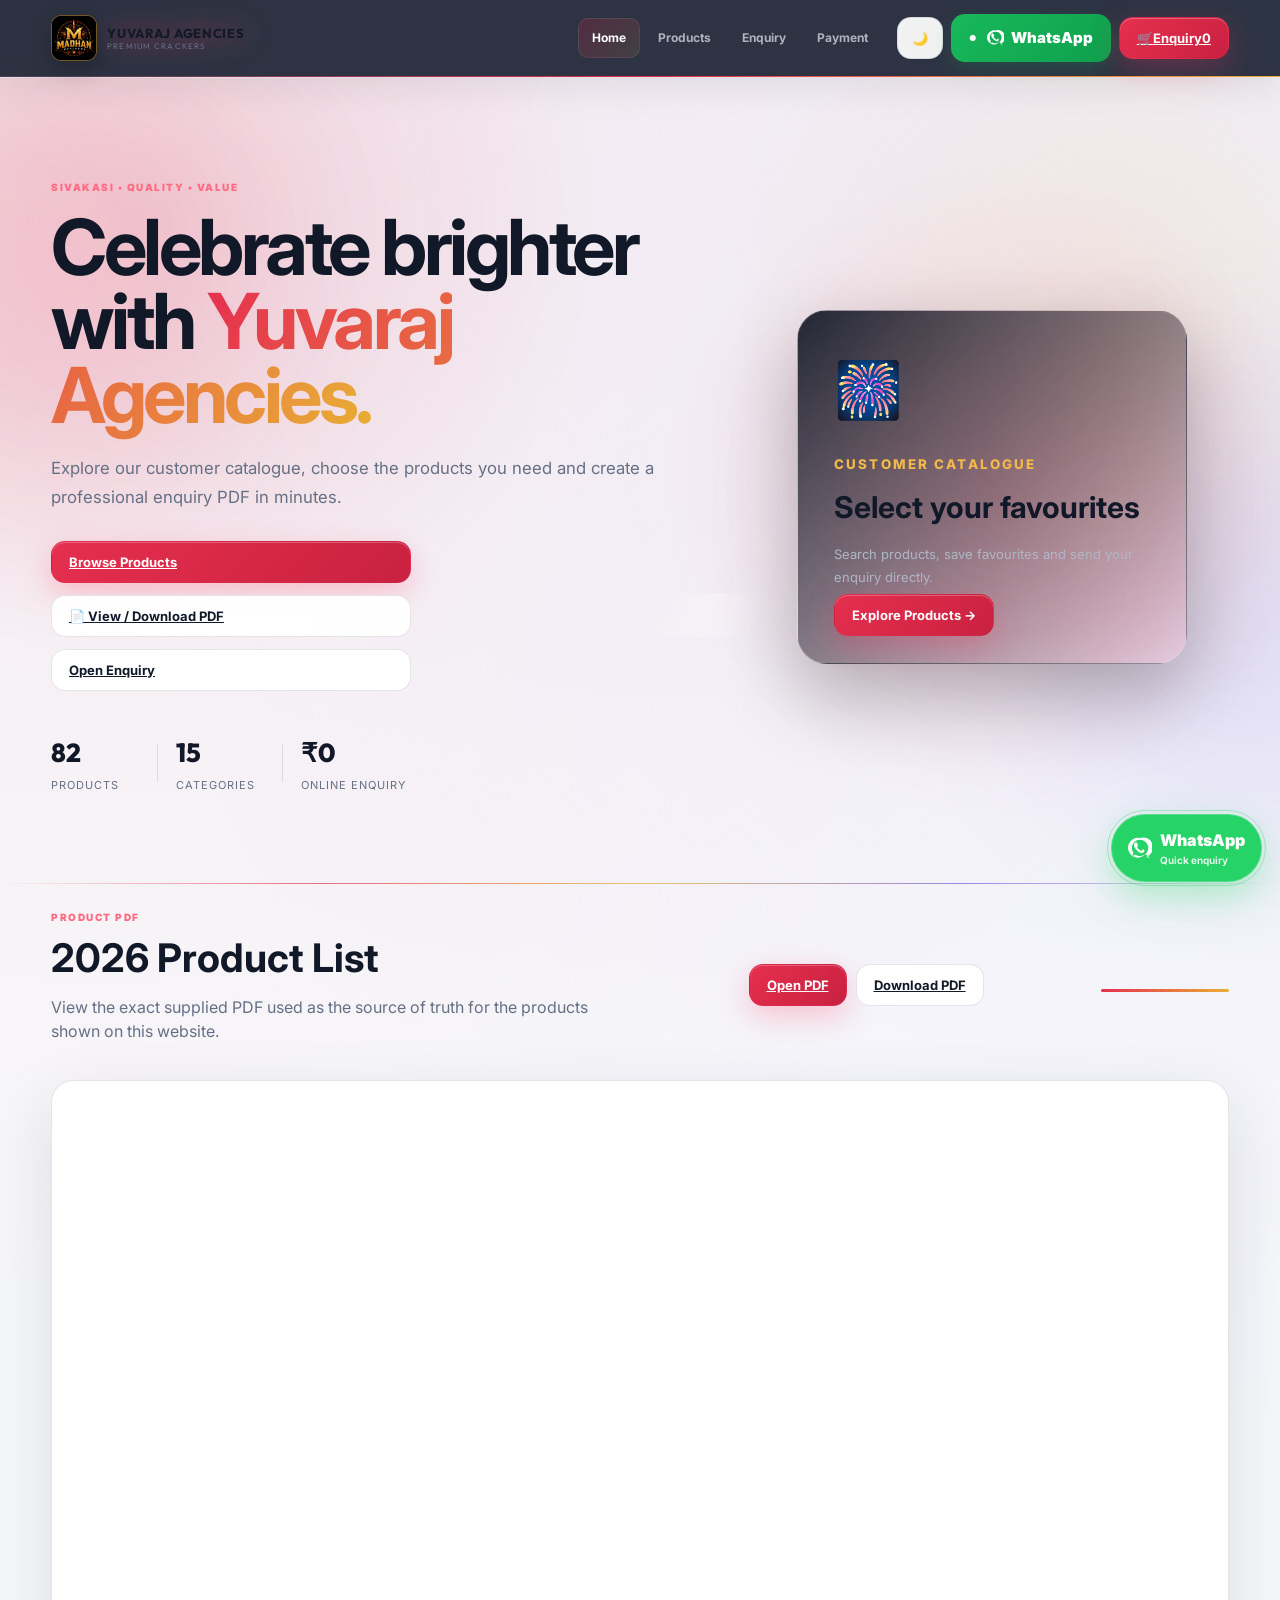
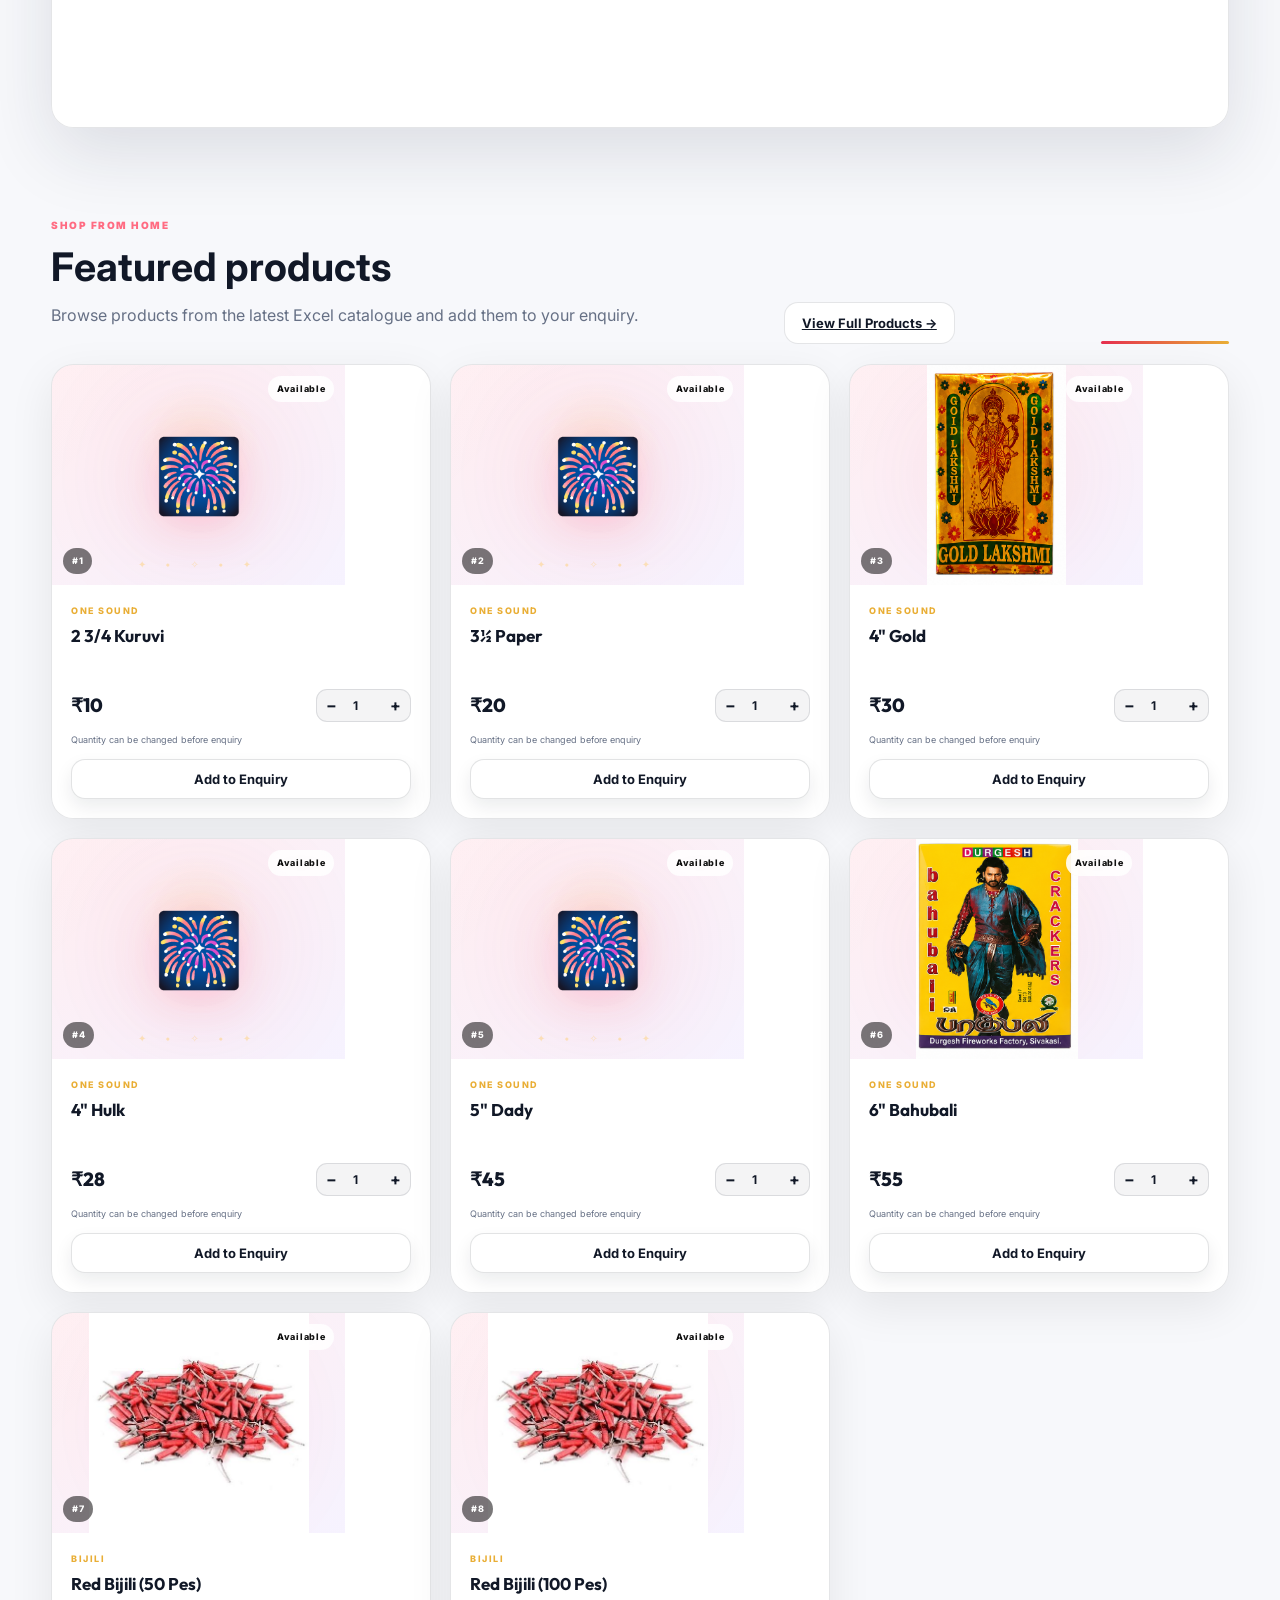
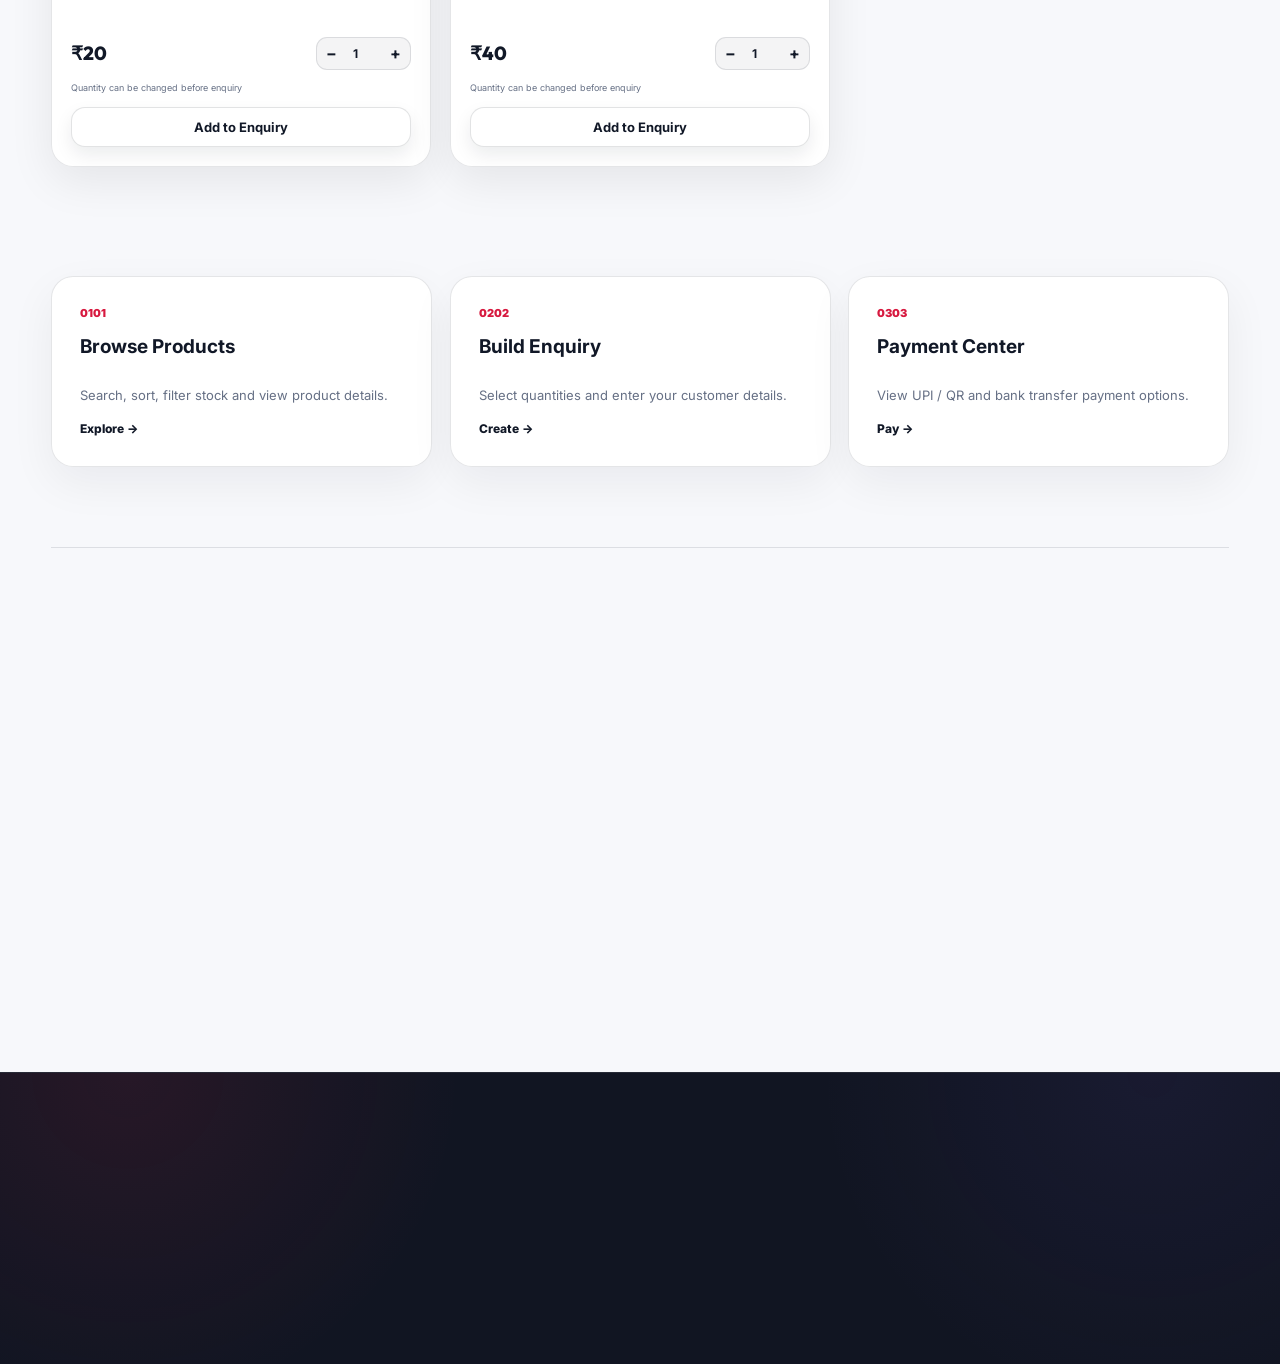
==== index.html @ 3634c5bf "Replace project files" ====
<!DOCTYPE html><html lang="en"><head><meta charset="UTF-8"><meta name="viewport" content="width=device-width,initial-scale=1.0"><meta name="description" content="Yuvaraj Agencies"><title>Home | Yuvaraj Agencies</title><link rel="icon" href="favicon.ico"><link rel="stylesheet" href="styles.css"></head><body><header class="site-header">
<div class="container nav">
<a class="brand" href="index.html"><img class="brand-logo" src="logo.jpeg" alt="Yuvaraj Agencies logo"><span class="brand-copy"><strong id="brandName">YUVARAJ AGENCIES</strong><small>Premium Crackers</small></span></a>
<nav class="payment-nav" aria-label="Main navigation">
<a href="index.html" class="active">Home</a>
<a href="catalogue.html" class="">Products</a>
<a href="enquiry.html" class="">Enquiry</a>
<a href="payments.html" class="">Payment</a>
</nav>
<button class="nav-mobile-toggle" type="button" onclick="toggleMobileNav()" aria-label="Menu">☰</button>
<div class="nav-actions">
<button class="ghost-btn theme-toggle" onclick="toggleDarkMode()" aria-label="Toggle theme"><span id="themeIcon">🌙</span></button>
<a class="whatsapp-btn header-whatsapp" id="headerWhatsApp" href="#" aria-label="WhatsApp"><svg class="whatsapp-icon" viewBox="0 0 24 24" aria-hidden="true" focusable="false"><path fill="currentColor" d="M17.472 14.382c-.297-.149-1.758-.867-2.03-.967-.273-.099-.471-.148-.67.15-.197.297-.767.966-.94 1.164-.173.199-.347.223-.644.075-.297-.15-1.255-.463-2.39-1.475-.883-.788-1.48-1.761-1.653-2.059-.173-.297-.018-.458.13-.606.134-.133.298-.347.446-.52.149-.174.198-.298.298-.497.099-.198.05-.372-.025-.521-.075-.149-.669-1.611-.916-2.206-.242-.579-.487-.5-.67-.51l-.57-.01c-.198 0-.52.074-.792.372-.273.297-1.04 1.016-1.04 2.479 0 1.462 1.065 2.875 1.213 3.074.149.198 2.095 3.2 5.076 4.487.71.306 1.263.489 1.872.118.571-.085 1.758-.719 2.006-1.413.248-.694.248-1.289.173-1.413-.074-.124-.272-.198-.57-.347M12.004 2a9.92 9.92 0 1 0 5.468 16.2L22 22l-3.8-1.1A9.92 9.92 0 0 0 12.004 2m0 18.18a8.25 8.25 0 0 1-4.21-1.155l-.3-.178-3.015.878.884-2.94-.196-.302A8.24 8.24 0 1 1 12.004 20.18"/></svg> <span>WhatsApp</span></a>
<a class="cart-button primary-btn" href="enquiry.html">🛒 <span>Enquiry</span> <b id="cartCount">0</b></a>
</div>
</div></header><main><section class="home-hero"><div class="container home-hero-grid"><div><div class="eyebrow">SIVAKASI • QUALITY • VALUE</div><h1>Celebrate brighter with <span>Yuvaraj Agencies.</span></h1><p>Explore our customer catalogue, choose the products you need and create a professional enquiry PDF in minutes.</p><div class="hero-actions home-main-flow"><a class="primary-btn" href="catalogue.html">Browse Products</a><a class="ghost-btn pdf-cta" href="renga%202026.pdf" target="_blank" rel="noopener">📄 View / Download PDF</a><a class="ghost-btn" href="enquiry.html">Open Enquiry</a></div><div class="hero-stats"><div><strong id="homeProductCount">0</strong><span>Products</span></div><div><strong id="homeCategoryCount">0</strong><span>Categories</span></div><div><strong>24/7</strong><span>Online Enquiry</span></div></div></div><div class="home-visual"><div class="visual-orbit"></div><div class="visual-card"><span>🎆</span><small>CUSTOMER CATALOGUE</small><strong>Select your favourites</strong><p>Search products, save favourites and send your enquiry directly.</p><a href="catalogue.html" class="primary-btn">Explore Products →</a></div></div></div></section><section class="container home-pdf-section" id="cataloguePdf"><div class="home-section-heading"><div><p class="eyebrow">PRODUCT PDF</p><h2>2026 Product List</h2><p>View the exact supplied PDF used as the source of truth for the products shown on this website.</p></div><div class="pdf-actions"><a class="primary-btn" href="renga%202026.pdf" target="_blank" rel="noopener">Open PDF</a><a class="ghost-btn" href="renga%202026.pdf" download>Download PDF</a></div></div><div class="pdf-viewer"><iframe src="renga%202026.pdf#view=FitH" title="2026 Product List PDF"></iframe></div></section><section class="container home-featured" id="homeProducts">
<div class="home-section-heading"><div><p class="eyebrow">SHOP FROM HOME</p><h2>Featured products</h2><p>Browse products from the latest Excel catalogue and add them to your enquiry.</p></div><a class="ghost-btn" href="catalogue.html">View Full Products →</a></div>
<div id="homeFeaturedGrid" class="home-featured-grid" aria-live="polite"></div>
</section><section class="container home-cards"><a href="catalogue.html" class="feature-card"><span>01</span><b>Browse Products</b><p>Search, sort, filter stock and view product details.</p><em>Explore →</em></a><a href="enquiry.html" class="feature-card"><span>02</span><b>Build Enquiry</b><p>Select quantities and enter your customer details.</p><em>Create →</em></a><a href="payments.html" class="feature-card"><span>03</span><b>Payment Center</b><p>View UPI / QR and bank transfer payment options.</p><em>Pay →</em></a></section><section class="container home-steps"><div><p class="eyebrow">SIMPLE CUSTOMER FLOW</p><h2>From product discovery to enquiry PDF.</h2></div><div class="steps-row"><div><b>01</b><strong>Choose products</strong><span>Browse the catalogue and add what you need.</span></div><div><b>02</b><strong>Enter details</strong><span>Add your name and mobile number.</span></div><div><b>03</b><strong>Download & WhatsApp</strong><span>Generate the PDF and send the enquiry.</span></div></div></section></main><footer class="site-footer"><div class="container footer-main">
<div class="footer-brand-block"><a class="footer-brand" href="index.html"><img class="footer-logo" src="logo.jpeg" alt="Yuvaraj Agencies logo"><span><strong id="footerBrandName">YUVARAJ AGENCIES</strong><small>Premium Customer Enquiry</small></span></a><p>Browse products, build an enquiry, download the PDF and contact us on WhatsApp.</p></div>
<div class="footer-column"><h4>Quick Links</h4><a href="index.html">Home</a><a href="catalogue.html">Products</a><a href="enquiry.html">Enquiry</a><a href="payments.html">Payment</a></div>
<div class="footer-column"><h4>Products</h4><a href="catalogue.html">All Products</a><a href="catalogue.html?category=SPARKLERS">Sparklers</a><a href="catalogue.html?category=FLOWER%20POTS">Flower Pots</a><a href="catalogue.html?category=COMBO%20OFFERS">Combo Offers</a></div>
<div class="footer-column footer-contact"><h4>Contact</h4><a id="footerPhone" href="#">📞 Phone</a><a id="footerEmail" href="#">✉️ Email</a><span id="footerAddress">📍 Address</span><a id="footerWA" href="#"><svg class="whatsapp-icon" viewBox="0 0 24 24" aria-hidden="true" focusable="false"><path fill="currentColor" d="M17.472 14.382c-.297-.149-1.758-.867-2.03-.967-.273-.099-.471-.148-.67.15-.197.297-.767.966-.94 1.164-.173.199-.347.223-.644.075-.297-.15-1.255-.463-2.39-1.475-.883-.788-1.48-1.761-1.653-2.059-.173-.297-.018-.458.13-.606.134-.133.298-.347.446-.52.149-.174.198-.298.298-.497.099-.198.05-.372-.025-.521-.075-.149-.669-1.611-.916-2.206-.242-.579-.487-.5-.67-.51l-.57-.01c-.198 0-.52.074-.792.372-.273.297-1.04 1.016-1.04 2.479 0 1.462 1.065 2.875 1.213 3.074.149.198 2.095 3.2 5.076 4.487.71.306 1.263.489 1.872.118.571-.085 1.758-.719 2.006-1.413.248-.694.248-1.289.173-1.413-.074-.124-.272-.198-.57-.347M12.004 2a9.92 9.92 0 1 0 5.468 16.2L22 22l-3.8-1.1A9.92 9.92 0 0 0 12.004 2m0 18.18a8.25 8.25 0 0 1-4.21-1.155l-.3-.178-3.015.878.884-2.94-.196-.302A8.24 8.24 0 1 1 12.004 20.18"/></svg> <span>WhatsApp</span></a></div>
</div><div class="container footer-bottom"><span>© <b id="footerYear">2026</b> <span id="footerBottomBrand">Yuvaraj Agencies</span>. All rights reserved.</span><span>Customer Products • Enquiry • PDF • Payment</span></div></footer><a class="home-whatsapp-float" id="homeWhatsApp" href="#" aria-label="Chat on WhatsApp"><span class="wa-icon"><svg class="whatsapp-icon" viewBox="0 0 24 24" aria-hidden="true" focusable="false"><path fill="currentColor" d="M17.472 14.382c-.297-.149-1.758-.867-2.03-.967-.273-.099-.471-.148-.67.15-.197.297-.767.966-.94 1.164-.173.199-.347.223-.644.075-.297-.15-1.255-.463-2.39-1.475-.883-.788-1.48-1.761-1.653-2.059-.173-.297-.018-.458.13-.606.134-.133.298-.347.446-.52.149-.174.198-.298.298-.497.099-.198.05-.372-.025-.521-.075-.149-.669-1.611-.916-2.206-.242-.579-.487-.5-.67-.51l-.57-.01c-.198 0-.52.074-.792.372-.273.297-1.04 1.016-1.04 2.479 0 1.462 1.065 2.875 1.213 3.074.149.198 2.095 3.2 5.076 4.487.71.306 1.263.489 1.872.118.571-.085 1.758-.719 2.006-1.413.248-.694.248-1.289.173-1.413-.074-.124-.272-.198-.57-.347M12.004 2a9.92 9.92 0 1 0 5.468 16.2L22 22l-3.8-1.1A9.92 9.92 0 0 0 12.004 2m0 18.18a8.25 8.25 0 0 1-4.21-1.155l-.3-.178-3.015.878.884-2.94-.196-.302A8.24 8.24 0 1 1 12.004 20.18"/></svg></span><span class="wa-text">WhatsApp<small>Quick enquiry</small></span></a><div id="toast" class="toast"></div><script src="app.js"></script><script>function toggleMobileNav(){document.querySelector('.payment-nav')?.classList.toggle('mobile-open')}function renderHomeFeatured(){const grid=document.getElementById('homeFeaturedGrid');if(!grid)return;const list=products.filter(p=>Number(getFinalPrice(p))>0).slice(0,8);if(!list.length){grid.innerHTML='<div class="empty-products"><h3>No priced products available</h3><p>Products will appear here when a rate is added.</p></div>';return;}grid.classList.add('product-grid');grid.innerHTML=list.map((product,index)=>{const stock=getStock(product);const finalPrice=getFinalPrice(product);const discount=product.discount||0;const isOut=stock==='out';const ribbon=product.newArrival?'<span class="ribbon new">NEW</span>':product.popular?'<span class="ribbon best">BEST</span>':'';const priceHTML=discount>0?`<div class="price-stack"><strong>${formatPrice(finalPrice)}</strong><del>${formatPrice(product.price)}</del><em>${discount}% OFF</em></div>`:`<strong>${formatPrice(finalPrice)}</strong>`;return `<article class="product-card ${isOut?'is-out':''}" style="--delay:${Math.min(index*.035,.5)}s"><div class="product-image-wrap">${ribbon}<span class="product-number">#${product.number}</span><span class="status">${stockLabel(stock)}</span>${getProductImage(product)}</div><div class="product-info"><div class="category-label">${product.category}</div><h3 onclick="openProduct(${product.id})" class="product-title-link">${product.name}</h3><div class="product-bottom"><div>${priceHTML}</div><div class="qty-control"><button onclick="changeProductQty(${product.id},-1)">−</button><input id="qty-${product.id}" type="number" min="1" value="1"><button onclick="changeProductQty(${product.id},1)">+</button></div></div><span class="qty-rule">Quantity can be changed before enquiry</span>${isOut?'<button class="add-btn" disabled>Out of Stock</button>':cart.some(i=>i.id===product.id)?'<div class="selection-actions"><button class="add-btn selected-btn" onclick="showToast('Product already selected')">✓ Selected</button><button class="cancel-product-btn" onclick="removeFromCart('+product.id+')">Cancel</button></div>':`<button class="add-btn" onclick="addToCart(${product.id})">Add to Enquiry</button>`}</div></article>`;}).join('')}document.addEventListener('DOMContentLoaded',()=>{applyBusinessConfig();renderHomeFeatured();document.getElementById('homeProductCount').textContent=products.length;document.getElementById('homeCategoryCount').textContent=new Set(products.map(p=>p.category)).size;const c=BUSINESS_CONFIG;const n=document.getElementById('headerWhatsApp');if(n)n.href='https://wa.me/'+String(c.whatsapp).replace(/\D/g,'')+'?text='+encodeURIComponent('Hello '+c.name+', I have an enquiry.');const fp=document.getElementById('footerPhone');if(fp){fp.textContent='📞 '+c.phone;fp.href='tel:'+c.phone.replace(/\D/g,'')}const fe=document.getElementById('footerEmail');if(fe){fe.textContent='✉️ '+c.email;fe.href='mailto:'+c.email}const fa=document.getElementById('footerAddress');if(fa)fa.textContent='📍 '+c.address;const fwa=document.getElementById('footerWA');if(fwa)fwa.href=n?.href||'#';const hwa=document.getElementById('homeWhatsApp');if(hwa)hwa.href=n?.href||'#';document.getElementById('footerYear').textContent=new Date().getFullYear();});</script></body></html>
---- styles.css ----
@import url('https://fonts.googleapis.com/css2?family=Inter:wght@400;500;600;700;800&family=Outfit:wght@500;600;700;800&display=swap');
html{scroll-behavior:smooth}

body::before,
body::after{
  content:"";
  position:fixed;
  width:420px;height:420px;
  border-radius:50%;
  pointer-events:none;
  filter:blur(90px);
  opacity:.12;
  z-index:-1;
  animation:orbFloat 12s ease-in-out infinite alternate;
}
body::before{background:var(--red);top:8%;left:-180px}
body::after{background:var(--violet);right:-180px;bottom:10%;animation-delay:-4s}

.container{width:min(1220px,92%);margin-inline:auto}

/* ---------- HEADER ---------- */
.site-header::after{
  content:"";position:absolute;left:0;right:0;bottom:-1px;height:1px;
  background:linear-gradient(90deg,transparent,var(--red),var(--gold),var(--violet),transparent);
  background-size:200% 100%;animation:gradientMove 5s linear infinite;
}
.nav{height:76px;display:flex;align-items:center;justify-content:space-between;gap:18px}
.brand span{font-size:30px;filter:drop-shadow(0 0 12px rgba(255,49,88,.55));animation:iconFloat 3s ease-in-out infinite}
.nav-actions{display:flex;gap:9px;align-items:center}

/* ---------- BUTTONS ---------- */
.primary-btn,.ghost-btn,.category-btn,.offer-grid button,.add-btn{
  border:1px solid transparent;
  border-radius:14px;
  padding:12px 17px;
  cursor:pointer;
  font:700 13px Inter,sans-serif;
  position:relative;
  overflow:hidden;
  isolation:isolate;
  transition:transform .25s var(--ease),box-shadow .25s ease,border-color .25s ease,background .25s ease;
}
.primary-btn::before,.add-btn::before,.ghost-btn::before,.category-btn::before,.offer-grid button::before{
  content:"";position:absolute;inset:-2px;z-index:-1;
  background:linear-gradient(115deg,transparent 20%,rgba(255,255,255,.28) 50%,transparent 80%);
  transform:translateX(-130%);transition:transform .65s var(--ease);
}
.primary-btn:hover::before,.add-btn:hover::before,.ghost-btn:hover::before,.category-btn:hover::before,.offer-grid button:hover::before{transform:translateX(130%)}
.primary-btn,.add-btn{
  color:#fff;
  background:linear-gradient(135deg,var(--red),var(--red-2));
  box-shadow:0 10px 30px rgba(255,49,88,.25),inset 0 1px rgba(255,255,255,.25);
}
.primary-btn:hover,.add-btn:hover{transform:translateY(-3px);box-shadow:0 16px 40px rgba(255,49,88,.34)}
.primary-btn:active,.add-btn:active,.ghost-btn:active,.category-btn:active{transform:translateY(0) scale(.97)}
.ghost-btn,.category-btn{
  color:inherit;background:var(--surface);border-color:var(--line);backdrop-filter:blur(12px)
}
.ghost-btn:hover,.category-btn:hover{transform:translateY(-2px);border-color:rgba(255,49,88,.35);box-shadow:0 12px 28px rgba(0,0,0,.10)}

/* ---------- HERO ---------- */
.hero{
  position:relative;overflow:hidden;padding:105px 0 115px;
  background:
    radial-gradient(circle at 78% 25%,rgba(255,49,88,.20),transparent 22%),
    radial-gradient(circle at 92% 70%,rgba(139,92,246,.16),transparent 24%),
    linear-gradient(135deg,rgba(255,255,255,.02),transparent);
}
.hero::before{
  content:"";position:absolute;inset:0;opacity:.35;pointer-events:none;
  background-image:linear-gradient(rgba(255,255,255,.035) 1px,transparent 1px),linear-gradient(90deg,rgba(255,255,255,.035) 1px,transparent 1px);
  background-size:55px 55px;mask-image:linear-gradient(to bottom,#000,transparent 90%);
  animation:gridDrift 20s linear infinite;
}
.hero::after{
  content:"✦  ✧  •  ✦  •  ✧";position:absolute;right:4%;top:12%;font-size:28px;letter-spacing:35px;color:rgba(255,200,87,.45);filter:blur(.2px);animation:sparkleFloat 5s ease-in-out infinite;
}
.hero-content{position:relative;z-index:1;display:grid;grid-template-columns:minmax(0,1.35fr) minmax(300px,.65fr);gap:65px;align-items:center}
.hero h1{margin:0;font-family:Outfit,sans-serif;font-size:clamp(45px,6.5vw,82px);line-height:.98;letter-spacing:-2.8px;max-width:850px}
.hero h1 span{
  display:inline-block;color:transparent;background:linear-gradient(90deg,var(--red),var(--gold),var(--red));background-size:220% auto;
  -webkit-background-clip:text;background-clip:text;animation:gradientText 4s linear infinite;
}
.hero-copy{max-width:680px;margin:24px 0;color:var(--muted);font-size:17px}
.hero-stats div{position:relative;min-width:85px}
.hero-stats div:not(:last-child)::after{content:"";position:absolute;right:-22px;top:8px;width:1px;height:38px;background:var(--line)}
.hero-stats strong{display:block;font:800 30px Outfit,sans-serif}
.hero-stats span{display:block;margin-top:3px;color:var(--muted);font-size:11px;text-transform:uppercase;letter-spacing:1px}
.hero-card{
  position:relative;padding:38px;border-radius:32px;text-align:center;overflow:hidden;
  background:linear-gradient(145deg,rgba(255,255,255,.12),rgba(255,255,255,.035));
  border:1px solid rgba(255,255,255,.14);box-shadow:var(--shadow);backdrop-filter:blur(24px);
  transform:perspective(900px) rotateY(-5deg) rotateX(2deg);transition:transform .6s var(--ease);
}
.hero-card:hover{transform:perspective(900px) rotateY(0) rotateX(0) translateY(-7px)}
.hero-card::before{content:"";position:absolute;width:190px;height:190px;border-radius:50%;background:var(--red);filter:blur(65px);opacity:.18;left:-60px;top:-70px}
.hero-card::after{content:"";position:absolute;inset:0;border-radius:inherit;padding:1px;background:linear-gradient(135deg,rgba(255,200,87,.6),transparent 35%,rgba(139,92,246,.45));-webkit-mask:linear-gradient(#000 0 0) content-box,linear-gradient(#000 0 0);-webkit-mask-composite:xor;mask-composite:exclude;pointer-events:none}
.hero-card h2{position:relative;font:700 28px Outfit,sans-serif;margin:12px 0 8px}
.hero-card p{position:relative;color:var(--muted);font-size:13px;margin-bottom:24px}
.spark{position:relative;font-size:64px;filter:drop-shadow(0 0 18px rgba(255,200,87,.45));animation:sparkPulse 2.5s ease-in-out infinite}

/* ---------- SEARCH / FILTER ---------- */
.search-box,select{
  min-height:52px;color:inherit;background:var(--surface);border:1px solid var(--line);box-shadow:0 15px 40px rgba(0,0,0,.08);backdrop-filter:blur(18px)
}
.search-box{display:flex;align-items:center;padding:0 15px;border-radius:16px;transition:border-color .3s,box-shadow .3s,transform .3s}
.search-box:focus-within{border-color:rgba(255,49,88,.55);box-shadow:0 15px 45px rgba(255,49,88,.12);transform:translateY(-2px)}
.search-box>span{font-size:18px;opacity:.7}
.search-box input{width:100%;border:0;outline:0;padding:0 12px;background:transparent;color:inherit;font:500 14px Inter}
.search-box input::placeholder{color:var(--muted)}
.search-box button{border:0;background:transparent;color:inherit;font-size:23px;cursor:pointer;opacity:.65}
select{width:100%;padding:0 14px;border-radius:16px;outline:none;font:600 13px Inter;transition:.3s}
select:focus{border-color:rgba(255,49,88,.55);box-shadow:0 10px 30px rgba(255,49,88,.10)}

.category-strip{display:flex;gap:9px;flex-wrap:wrap;padding:34px 0 24px}
.category-strip #categoryButtons{display:flex;gap:9px;flex-wrap:wrap}
.category-btn{padding:10px 14px;border-radius:999px;font-size:12px}
.category-btn.active{background:linear-gradient(135deg,var(--red),var(--red-2));border-color:transparent;color:#fff;box-shadow:0 9px 25px rgba(255,49,88,.25)}

/* ---------- PRODUCTS ---------- */
.products-section{padding:18px 0 95px}
.section-heading{display:flex;align-items:end;justify-content:space-between;gap:20px;margin-bottom:20px}
.section-heading h2{margin:0;font:700 clamp(30px,4vw,44px) Outfit,sans-serif;letter-spacing:-1px}
.section-heading>span{color:var(--muted);font-size:13px}
.section-heading>span b{color:var(--text);font-size:20px}
.filter-price{padding:18px 20px;margin-bottom:25px;border:1px solid var(--line);border-radius:18px;background:var(--surface-soft);backdrop-filter:blur(12px)}
.filter-price label{display:flex;justify-content:space-between;color:var(--muted);font-size:12px;margin-bottom:8px}
.filter-price label b{color:var(--text)}
.filter-price input{width:100%;accent-color:var(--red);cursor:pointer}

.product-grid{display:grid;grid-template-columns:repeat(4,minmax(0,1fr));gap:19px}
.product-card::before{content:"";position:absolute;inset:0;pointer-events:none;background:linear-gradient(135deg,rgba(255,255,255,.08),transparent 30%);opacity:.8}
.product-card:hover .product-image-wrap img{transform:scale(1.07) rotate(1deg)}
.product-image-wrap{height:220px;position:relative;display:flex;align-items:center;justify-content:center;overflow:hidden;background:radial-gradient(circle at 50% 35%,rgba(255,200,87,.14),transparent 30%),linear-gradient(145deg,rgba(255,49,88,.08),rgba(139,92,246,.08))}
.product-image-wrap::before{content:"";position:absolute;width:150px;height:150px;border-radius:50%;background:var(--red);filter:blur(55px);opacity:.10;animation:orbFloat 7s ease-in-out infinite alternate}
.product-image-wrap::after{content:"✦  •  ✧  •  ✦";position:absolute;bottom:13px;left:50%;transform:translateX(-50%);color:rgba(255,200,87,.4);font-size:10px;letter-spacing:8px;white-space:nowrap}
.default-product-image{font-size:72px;filter:drop-shadow(0 10px 20px rgba(255,49,88,.18));animation:iconFloat 3.8s ease-in-out infinite}
.ribbon,.status,.product-number{position:absolute;z-index:3;font-size:9px;font-weight:800;letter-spacing:.7px;border-radius:999px;padding:6px 9px;backdrop-filter:blur(12px)}
.ribbon{left:11px;top:11px;background:#111;color:#fff;box-shadow:0 7px 20px rgba(0,0,0,.18)}
.ribbon.new{background:linear-gradient(135deg,var(--red),#ff784e)}
.ribbon.best{background:linear-gradient(135deg,#17191f,#343945)}
.status{right:11px;top:11px;background:rgba(255,255,255,.85);color:#111}
.dark-mode .status{background:rgba(9,11,18,.82);color:#fff}
.product-number{left:11px;bottom:11px;background:rgba(0,0,0,.52);color:#fff}
.wish-btn:hover{transform:scale(1.1) rotate(-8deg)}
.wish-btn.active{color:var(--red);box-shadow:0 0 0 6px rgba(255,49,88,.10)}
.product-info{padding:19px}
.category-label{color:var(--gold);font-size:9px;text-transform:uppercase;letter-spacing:1.5px;font-weight:800}
.product-info h3{margin:7px 0 16px;min-height:48px;font:700 17px Outfit,sans-serif;line-height:1.35}
.product-bottom{display:flex;justify-content:space-between;align-items:center;gap:9px}
.product-bottom strong{font:800 19px Outfit,sans-serif}
.price-stack{display:flex;align-items:center;gap:6px;flex-wrap:wrap}
.price-stack del{font-size:10px;color:var(--muted)}
.price-stack em{font-style:normal;color:var(--red);font-size:9px;font-weight:800}
.pending-price{color:var(--gold)!important}
.qty-control{display:flex;align-items:center;border:1px solid var(--line);border-radius:11px;overflow:hidden;background:var(--surface-soft)}
.qty-control button,.qty-control input{height:31px;width:29px;border:0;background:transparent;color:inherit;text-align:center;font-weight:700;outline:0}
.qty-control button{cursor:pointer;transition:.2s}.qty-control button:hover{background:rgba(255,49,88,.12);color:var(--red)}
.qty-control input{width:35px;font-size:12px}
.qty-rule{display:block;margin:11px 0 12px;color:var(--muted);font-size:9px}
.add-btn:disabled{filter:grayscale(1);opacity:.45;cursor:not-allowed;box-shadow:none}
.is-out{opacity:.72}

/* ---------- INFO ---------- */
.info-section{display:grid;grid-template-columns:repeat(3,1fr);gap:18px;padding-bottom:95px}
.info-card{position:relative;padding:27px;border:1px solid var(--line);border-radius:22px;background:var(--surface);box-shadow:0 15px 45px rgba(0,0,0,.07);overflow:hidden;transition:.4s var(--ease)}
.info-card::before{content:"";position:absolute;width:110px;height:110px;border-radius:50%;background:var(--red);filter:blur(50px);opacity:.09;right:-30px;top:-30px}
.info-card:hover{transform:translateY(-7px);border-color:rgba(255,49,88,.28);box-shadow:var(--shadow)}
.info-card h3{margin-top:0;font:700 21px Outfit,sans-serif}
.info-card p{color:var(--muted);font-size:13px}

/* ---------- MODALS ---------- */
.modal{display:none;position:fixed;inset:0;z-index:100;align-items:center;justify-content:center;padding:20px;background:rgba(3,5,10,.72);backdrop-filter:blur(12px);animation:modalBg .3s ease both}
.modal.active{display:flex}
.modal-card{width:min(720px,100%);max-height:90vh;overflow:auto;color:var(--text);background:var(--surface-solid);border:1px solid var(--line);border-radius:28px;padding:26px;box-shadow:0 35px 100px rgba(0,0,0,.45);animation:modalIn .45s var(--ease) both}
.modal-card.small{max-width:430px;text-align:center}
.modal-header{display:flex;justify-content:space-between;align-items:center;gap:20px}
.close-btn{width:40px;height:40px;border:1px solid var(--line);border-radius:50%;background:var(--surface-soft);color:inherit;font-size:26px;cursor:pointer;transition:.25s}
.close-btn:hover{transform:rotate(90deg);background:rgba(255,49,88,.12);color:var(--red)}
.cart-product{display:grid;grid-template-columns:70px 1fr auto;gap:13px;align-items:center;padding:14px 0;border-bottom:1px solid var(--line)}
.cart-product-image{width:70px;height:70px;overflow:hidden;border-radius:14px;background:var(--surface-soft)}
.cart-product-image img{width:100%;height:100%;object-fit:cover}.cart-product-info{display:flex;flex-direction:column}.cart-product-info span,.cart-product-info small{font-size:10px;color:var(--muted)}.cart-product-info strong{font-size:13px}.cart-product-actions{text-align:right}.cart-product-actions>strong{font:700 14px Outfit,sans-serif}.cart-qty{display:flex;gap:8px;align-items:center;justify-content:end;margin-top:8px}.cart-qty button,.remove-btn{border:1px solid var(--line);background:var(--surface-soft);color:inherit;border-radius:8px;padding:5px 9px;cursor:pointer;transition:.2s}.cart-qty button:hover,.remove-btn:hover{color:var(--red);border-color:rgba(255,49,88,.3)}
.customer-form{display:grid;gap:10px;margin-top:22px}.customer-form input,.customer-form textarea,.admin-grid input,.admin-grid select{width:100%;padding:13px 14px;border:1px solid var(--line);border-radius:12px;background:var(--surface-soft);color:inherit;outline:none;font:500 13px Inter;transition:.25s}.customer-form textarea{min-height:90px;resize:vertical}.customer-form input:focus,.customer-form textarea:focus,.admin-grid input:focus,.admin-grid select:focus{border-color:rgba(255,49,88,.55);box-shadow:0 0 0 4px rgba(255,49,88,.08)}
.cart-summary{margin-top:17px;padding:16px;border-radius:16px;background:var(--surface-soft);border:1px solid var(--line)}.cart-summary p{display:flex;justify-content:space-between;color:var(--muted);font-size:12px}.cart-summary h3{font:700 22px Outfit,sans-serif}.pending-note{display:none!important;color:var(--gold)!important}.modal-actions{display:flex;justify-content:flex-end;gap:9px;flex-wrap:wrap;margin-top:18px}
.success-icon{display:grid;place-items:center;width:82px;height:82px;margin:0 auto 15px;border-radius:50%;background:rgba(66,230,164,.10);color:var(--green);font-size:48px;box-shadow:0 0 0 12px rgba(66,230,164,.04);animation:successPop .6s var(--ease)}
.offer-grid,.admin-grid{display:grid;gap:10px;margin:18px 0}.offer-grid{grid-template-columns:repeat(3,1fr)}

/* ---------- TOAST / REVEAL ---------- */
.toast{position:fixed;left:50%;bottom:26px;z-index:200;max-width:min(90vw,520px);padding:12px 18px;border:1px solid rgba(255,255,255,.12);border-radius:999px;background:rgba(12,15,24,.88);color:#fff;box-shadow:0 18px 50px rgba(0,0,0,.35);backdrop-filter:blur(15px);opacity:0;pointer-events:none;transform:translate(-50%,24px) scale(.95);transition:.35s var(--ease);font-size:12px;text-align:center}.toast.show{opacity:1;transform:translate(-50%,0) scale(1)}
.reveal{opacity:0;transform:translateY(32px) scale(.985);transition:opacity .8s ease,transform .8s var(--ease)}.reveal.visible{opacity:1;transform:none}
.rendering{opacity:.35;filter:blur(2px);transform:scale(.995);transition:.2s}
.empty-products,.empty-cart{text-align:center;padding:60px 25px;grid-column:1/-1;color:var(--muted)}.empty-products>div,.empty-cart-icon{font-size:55px;margin-bottom:10px}.empty-products h3,.empty-cart h3{color:var(--text);font-family:Outfit,sans-serif}

/* ---------- RIPPLE ---------- */
.ripple{position:absolute;border-radius:50%;background:rgba(255,255,255,.28);pointer-events:none;transform:scale(0);animation:ripple .6s ease-out}

/* ---------- ANIMATIONS ---------- */
@keyframes cardIn{from{opacity:0;transform:translateY(25px) scale(.97)}to{opacity:1;transform:none}}
@keyframes modalIn{from{opacity:0;transform:translateY(25px) scale(.96)}to{opacity:1;transform:none}}
@keyframes modalBg{from{opacity:0}to{opacity:1}}
@keyframes successPop{0%{transform:scale(.3) rotate(-25deg);opacity:0}70%{transform:scale(1.08)}100%{transform:scale(1) rotate(0);opacity:1}}
@keyframes ripple{to{transform:scale(2.7);opacity:0}}
@keyframes bump{0%,100%{transform:scale(1)}45%{transform:scale(1.15) rotate(-2deg)}70%{transform:scale(.98)}}
.bump{animation:bump .45s var(--ease)}
@keyframes gradientMove{to{background-position:200% 0}}
@keyframes gradientText{to{background-position:220% center}}
@keyframes gridDrift{to{background-position:55px 55px}}
@keyframes iconFloat{0%,100%{transform:translateY(0) rotate(0)}50%{transform:translateY(-6px) rotate(2deg)}}
@keyframes sparkleFloat{0%,100%{transform:translateY(0);opacity:.45}50%{transform:translateY(-12px);opacity:.9}}
@keyframes sparkPulse{0%,100%{transform:scale(1) rotate(0);filter:drop-shadow(0 0 12px rgba(255,200,87,.35))}50%{transform:scale(1.08) rotate(4deg);filter:drop-shadow(0 0 28px rgba(255,200,87,.7))}}
@keyframes orbFloat{from{transform:translate3d(0,0,0) scale(1)}to{transform:translate3d(35px,-25px,0) scale(1.1)}}

/* ---------- ACCESSIBILITY ---------- */
button:focus-visible,input:focus-visible,select:focus-visible,textarea:focus-visible{outline:2px solid var(--gold);outline-offset:3px}
::selection{background:rgba(255,49,88,.28);color:inherit}
::-webkit-scrollbar{width:10px}::-webkit-scrollbar-track{background:var(--bg)}::-webkit-scrollbar-thumb{background:linear-gradient(var(--red),var(--violet));border-radius:999px;border:2px solid var(--bg)}

/* ---------- MOBILE ---------- */
@media(max-width:1050px){.product-grid{grid-template-columns:repeat(3,minmax(0,1fr))}.hero-content{gap:35px}.tools{grid-template-columns:1fr 170px 170px}}
@media(max-width:850px){.hero{padding:75px 0 90px}.hero-content{grid-template-columns:1fr}.hero-card{max-width:560px;margin:auto;transform:none}.tools{grid-template-columns:1fr 1fr}.tools .search-box{grid-column:1/-1}.info-section{grid-template-columns:1fr}.product-grid{grid-template-columns:repeat(2,minmax(0,1fr))}}
@media(max-width:560px){.nav{height:68px}.brand strong{font-size:12px}.brand span{font-size:24px}.nav-actions .ghost-btn{display:none}.cart-button{padding:10px 12px}.hero{padding:55px 0 70px}.hero h1{font-size:47px;letter-spacing:-2px}.hero-copy{font-size:14px}.hero-stats{gap:20px}.hero-stats div:not(:last-child)::after{display:none}.tools{grid-template-columns:1fr;margin-top:-25px}.tools .search-box{grid-column:auto}.category-strip{padding:25px 0 18px}.product-grid{grid-template-columns:1fr;gap:15px}.product-image-wrap{height:240px}.section-heading{align-items:flex-start;flex-direction:column}.section-heading h2{font-size:34px}.cart-product{grid-template-columns:58px 1fr}.cart-product-actions{grid-column:2;text-align:left}.cart-qty{justify-content:flex-start}.modal{padding:10px}.modal-card{padding:20px;border-radius:22px;max-height:94vh}.offer-grid{grid-template-columns:1fr}.modal-actions>*{flex:1;min-width:120px}.hero::after{display:none}}

@media(prefers-reduced-motion:reduce){*,*::before,*::after{animation-duration:.001ms!important;animation-iteration-count:1!important;scroll-behavior:auto!important;transition-duration:.001ms!important}}

@media print{.site-header,.hero,.tools,.category-strip,.info-section,.modal,.toast{display:none!important}.product-grid{grid-template-columns:repeat(3,1fr)}body{background:#fff;color:#111}.product-card{box-shadow:none;border:1px solid #ddd}}


/* =========================================================
   ENHANCED E-COMMERCE ENQUIRY UX
   ========================================================= */
.enquiry-progress{display:flex;align-items:center;gap:9px;margin:4px 0 18px;padding:10px 12px;border:1px solid rgba(255,255,255,.09);border-radius:16px;background:linear-gradient(135deg,rgba(255,255,255,.05),rgba(255,255,255,.02));font-size:11px;color:var(--muted)}
.enquiry-progress .step{display:flex;align-items:center;gap:7px;white-space:nowrap}
.enquiry-progress .step b{display:grid;place-items:center;width:25px;height:25px;border-radius:50%;background:rgba(255,255,255,.08);color:var(--text)}
.enquiry-progress .step.active b{background:linear-gradient(135deg,var(--red),var(--violet));color:#fff;box-shadow:0 7px 20px rgba(255,49,88,.25)}
.enquiry-progress i{height:1px;flex:1;background:linear-gradient(90deg,rgba(255,255,255,.18),transparent)}
.enquiry-details{display:grid!important;grid-template-columns:1fr 1fr;gap:12px!important;padding:16px;border:1px solid rgba(255,255,255,.08);border-radius:20px;background:rgba(255,255,255,.025)}
.enquiry-details label{display:flex;flex-direction:column;gap:7px;font-size:10px;font-weight:700;color:var(--muted);letter-spacing:.04em}
.enquiry-details label:nth-of-type(4),.enquiry-details label:nth-of-type(5){grid-column:1/-1}
.enquiry-details input,.enquiry-details textarea{width:100%;box-sizing:border-box}
.form-section-title{grid-column:1/-1;display:flex;gap:10px;align-items:center;padding-bottom:2px}
.form-section-title>span{display:grid;place-items:center;width:36px;height:36px;border-radius:12px;background:rgba(255,255,255,.07);font-size:17px}
.form-section-title strong{display:block;color:var(--text);font-size:13px}.form-section-title small{display:block;color:var(--muted);font-size:10px;font-weight:400;margin-top:2px}
.enquiry-actions{display:grid!important;grid-template-columns:auto 1fr 1.35fr;align-items:stretch}
.secondary-btn,.whatsapp-btn{border:0;border-radius:14px;padding:12px 16px;font:inherit;font-weight:800;cursor:pointer;position:relative;overflow:hidden;transition:.25s var(--ease)}
.secondary-btn:hover,.whatsapp-btn:hover{transform:translateY(-2px);filter:brightness(1.04)}
.secure-note{text-align:center;margin:10px 0 0;color:var(--muted);font-size:10px}
.info-actions{display:flex;gap:8px;flex-wrap:wrap}
#emailDisplay{overflow-wrap:anywhere}
@media(max-width:650px){
  .enquiry-details{grid-template-columns:1fr}
  .enquiry-details label:nth-of-type(4),.enquiry-details label:nth-of-type(5){grid-column:auto}
  .enquiry-progress{gap:5px}
  .enquiry-progress i{min-width:8px}
  .enquiry-progress .step{font-size:9px}
  .enquiry-progress .step b{width:22px;height:22px}
  .enquiry-actions{grid-template-columns:1fr}
}


/* =========================================================
   PREMIUM FOOTER — MATCHES HEADER / CATALOGUE
   ========================================================= */
.site-footer::before{content:"";position:absolute;inset:0;z-index:-2;background:radial-gradient(circle at 12% 0%,rgba(255,49,88,.12),transparent 30%),radial-gradient(circle at 88% 10%,rgba(124,77,255,.13),transparent 28%),linear-gradient(135deg,rgba(255,255,255,.025),transparent 50%)}
.footer-main{position:relative;z-index:2;display:grid;grid-template-columns:1.5fr .8fr 1fr 1.25fr;gap:42px;padding:58px 0 44px}
.footer-brand{display:flex;align-items:center;gap:13px;text-decoration:none;color:var(--text)}
.footer-brand strong{display:block;font:800 16px Outfit,sans-serif;letter-spacing:.5px}.footer-brand small{display:block;margin-top:3px;color:var(--muted);font-size:9px;letter-spacing:.08em;text-transform:uppercase}
.footer-brand-block>p{max-width:380px;margin:18px 0 15px;color:var(--muted);font-size:11px;line-height:1.8}
.footer-badges{display:flex;gap:7px;flex-wrap:wrap}.footer-badges span{padding:7px 9px;border:1px solid rgba(255,255,255,.08);border-radius:999px;background:rgba(255,255,255,.025);color:#cfd2db;font-size:9px}
.footer-column{display:flex;flex-direction:column;align-items:flex-start;gap:10px}.footer-column h4{margin:2px 0 8px;color:var(--text);font:800 12px Outfit,sans-serif;text-transform:uppercase;letter-spacing:.09em}.footer-column a,.footer-column span{color:var(--muted);font-size:11px;text-decoration:none;transition:.22s ease}.footer-column a:hover{color:var(--text);transform:translateX(3px)}
.footer-contact a{overflow-wrap:anywhere}.footer-whatsapp{margin-top:7px;border:1px solid rgba(37,211,102,.28);border-radius:11px;padding:10px 12px;background:rgba(37,211,102,.08);color:#dfffea;font:700 10px Inter,sans-serif;cursor:pointer;transition:.25s ease}.footer-whatsapp:hover{transform:translateY(-2px);background:rgba(37,211,102,.14);box-shadow:0 12px 25px rgba(37,211,102,.1)}
.footer-bottom{position:relative;z-index:2;display:flex;justify-content:space-between;gap:20px;padding:17px 0 20px;border-top:1px solid rgba(255,255,255,.07);color:#747887;font-size:9px;letter-spacing:.02em}.footer-bottom b{color:#aeb2be}.footer-glow{position:absolute;border-radius:50%;filter:blur(35px);opacity:.3;z-index:-1;pointer-events:none}.footer-glow-one{width:180px;height:180px;left:-70px;bottom:-100px;background:rgba(255,49,88,.16)}.footer-glow-two{width:220px;height:220px;right:-90px;top:50px;background:rgba(124,77,255,.13)}
@media(max-width:900px){.footer-main{grid-template-columns:1.4fr 1fr 1fr;gap:30px}.footer-brand-block{grid-column:1/-1}.footer-brand-block>p{max-width:650px}}
@media(max-width:600px){.site-footer{margin-top:50px}.footer-main{grid-template-columns:1fr 1fr;gap:30px 22px;padding:42px 0 30px}.footer-brand-block{grid-column:1/-1}.footer-column:last-child{grid-column:1/-1}.footer-bottom{flex-direction:column;gap:7px;padding-bottom:17px}.footer-bottom span:last-child{display:none}}

/* PAYMENT PAGE */
.nav-payment-link{text-decoration:none;display:inline-flex;align-items:center}.payment-card-link p{min-height:38px}.payment-page-btn{text-decoration:none;display:inline-flex;margin-top:6px}.payments-wrap{display:grid;grid-template-columns:1.05fr .95fr;gap:55px;align-items:center}.payment-panel{padding:28px;border-radius:28px;background:linear-gradient(145deg,rgba(255,255,255,.08),rgba(255,255,255,.025));border:1px solid rgba(255,255,255,.1);box-shadow:0 25px 70px rgba(0,0,0,.28);text-align:center;backdrop-filter:blur(18px)}@media(max-width:800px){.payments-wrap{grid-template-columns:1fr;gap:30px}.payments-intro{text-align:center}.payments-intro>p:not(.eyebrow){margin-left:auto;margin-right:auto}.payment-trust{justify-content:center}.payment-steps{grid-template-columns:1fr}.payment-warning p{display:block;margin:7px 0 0}.nav-payment-link{display:none}}

/* =========================================================
   ADVANCED UPI PAYMENT PAGE — YUVARAJ AGENCIES
   ========================================================= */
.payment-header{position:sticky;top:0;z-index:50;background:rgba(7,9,16,.82)!important;backdrop-filter:blur(22px);border-bottom:1px solid rgba(255,255,255,.08)}.payment-nav a:hover{color:#fff;background:rgba(255,255,255,.055)}
.payments-hero{position:relative;overflow:hidden;padding:78px 0 58px;background:radial-gradient(circle at 8% 10%,rgba(255,49,88,.12),transparent 28%),radial-gradient(circle at 92% 20%,rgba(124,77,255,.15),transparent 32%),linear-gradient(180deg,#090b13 0%,#0b0d16 100%)}.payments-hero:before{content:"";position:absolute;inset:0;pointer-events:none;opacity:.35;background-image:linear-gradient(rgba(255,255,255,.025) 1px,transparent 1px),linear-gradient(90deg,rgba(255,255,255,.025) 1px,transparent 1px);background-size:42px 42px;mask-image:linear-gradient(to bottom,#000,transparent 82%)}
.payments-heading{position:relative;text-align:center;max-width:850px;z-index:2}.payments-heading h1{font-size:clamp(48px,7vw,88px);line-height:.96;letter-spacing:-3px;margin:13px 0 20px}.payments-heading h1 span{background:linear-gradient(90deg,#ff3158,#ff8c55,#a66cff);background-size:200% auto;-webkit-background-clip:text;background-clip:text;color:transparent;animation:gradientText 5s linear infinite}.payments-heading>p:not(.eyebrow){max-width:680px;margin:auto;color:var(--muted);font-size:15px;line-height:1.8}
.payment-orb{position:absolute;border-radius:50%;filter:blur(2px);pointer-events:none;opacity:.7}.orb-a{width:140px;height:140px;left:4%;top:35%;background:radial-gradient(circle,rgba(255,49,88,.2),transparent 68%);animation:orbFloat 7s ease-in-out infinite alternate}.orb-b{width:180px;height:180px;right:3%;top:10%;background:radial-gradient(circle,rgba(124,77,255,.2),transparent 68%);animation:orbFloat 9s ease-in-out infinite alternate-reverse}
.payment-grid{position:relative;z-index:3;display:grid;grid-template-columns:repeat(2,minmax(0,1fr));gap:26px;max-width:1020px}.upi-card{position:relative;padding:26px;border-radius:30px;background:linear-gradient(145deg,rgba(255,255,255,.095),rgba(255,255,255,.025));border:1px solid rgba(255,255,255,.11);box-shadow:0 28px 80px rgba(0,0,0,.32),inset 0 1px 0 rgba(255,255,255,.06);backdrop-filter:blur(20px);overflow:hidden;transition:.35s ease}.upi-card:before{content:"";position:absolute;inset:-1px;background:linear-gradient(135deg,rgba(255,49,88,.16),transparent 35%,rgba(124,77,255,.12));opacity:.6;pointer-events:none}.upi-card:after{content:"";position:absolute;width:180px;height:180px;right:-80px;top:-90px;border-radius:50%;background:rgba(255,255,255,.05);filter:blur(2px)}.upi-card:hover{transform:translateY(-7px);border-color:rgba(255,255,255,.18);box-shadow:0 36px 95px rgba(0,0,0,.42)}.featured-payment{border-color:rgba(255,82,112,.28)}
.card-top{position:relative;z-index:2;display:flex;align-items:center;gap:12px;margin-bottom:21px}.pay-icon{display:grid;place-items:center;width:42px;height:42px;border-radius:14px;background:linear-gradient(135deg,rgba(255,49,88,.2),rgba(124,77,255,.22));border:1px solid rgba(255,255,255,.1);font-weight:900;color:#fff}.card-label{margin:0 0 3px;color:#8d92a1;font:800 8px Inter,sans-serif;letter-spacing:.14em}.card-top h2{margin:0;font-size:17px;letter-spacing:-.3px}.recommended,.alternate{margin-left:auto;padding:6px 8px;border-radius:999px;font:800 7px Inter,sans-serif;letter-spacing:.1em}.alternate{color:#e2dcff;background:rgba(124,77,255,.11);border:1px solid rgba(124,77,255,.2)}.qr-holder img,.qr-holder canvas{display:block;width:210px!important;height:210px!important}.scan-badge{position:relative;z-index:2;width:max-content;max-width:100%;margin:0 auto 17px;padding:7px 11px;border-radius:999px;background:rgba(255,255,255,.055);border:1px solid rgba(255,255,255,.08);color:#c7cad3;font-size:9px;font-weight:700}.payee-details{position:relative;z-index:2;padding:11px 13px;border-radius:14px;background:rgba(0,0,0,.15);border:1px solid rgba(255,255,255,.065);margin-bottom:9px}.payee-details span{display:block;color:#7f8493;font-size:7px;font-weight:800;letter-spacing:.13em}.payee-details strong{display:block;margin-top:4px;font-size:12px}.upi-row{position:relative;z-index:2;display:flex;align-items:center;gap:9px;padding:12px;border-radius:15px;background:rgba(0,0,0,.2);border:1px solid rgba(255,255,255,.07)}.upi-text{min-width:0;flex:1}.upi-text small{display:block;color:#858a99;font-size:7px;font-weight:800;letter-spacing:.12em}.upi-text strong{display:block;margin-top:4px;color:#fff;font-size:12px;overflow-wrap:anywhere}.copy-btn:hover{transform:translateY(-2px);box-shadow:0 8px 18px rgba(0,0,0,.2)}.pay-btn:hover{transform:translateY(-2px);filter:brightness(1.08)}
.how-pay{padding:62px 0 28px}.section-title{text-align:center;margin-bottom:25px}.section-title h2{margin:5px 0 0;font-size:34px;letter-spacing:-1px}.step-grid{display:grid;grid-template-columns:repeat(3,1fr);gap:15px}.step-card{display:flex;gap:14px;padding:20px;border-radius:20px;background:rgba(255,255,255,.03);border:1px solid rgba(255,255,255,.075);transition:.25s ease}.step-card:hover{background:rgba(255,255,255,.045);transform:translateY(-3px)}.step-card>span{flex:0 0 auto;display:grid;place-items:center;width:38px;height:38px;border-radius:12px;background:linear-gradient(135deg,var(--red),var(--violet));font-size:9px;font-weight:900}.step-card h3{margin:1px 0 6px;font-size:13px}.step-card p{margin:0;color:var(--muted);font-size:10px;line-height:1.65}
@media(max-width:1000px){.payment-nav{gap:0}.payment-nav a{padding:10px 7px;font-size:9px}.payment-grid{max-width:900px}}@media(max-width:850px){.payment-nav{display:none}.payment-grid{grid-template-columns:1fr;max-width:520px}.step-grid{grid-template-columns:1fr}.payments-heading h1{letter-spacing:-2px}}@media(max-width:560px){.payments-hero{padding:55px 0 40px}.payments-heading{padding:0 18px}.payments-heading h1{font-size:47px}.upi-card{padding:19px;border-radius:24px}.qr-shell{width:230px;height:230px}.qr-holder,.qr-holder img,.qr-holder canvas{width:190px!important;height:190px!important}.upi-row{align-items:flex-start}.copy-btn{padding:9px 10px}.payment-warning{margin-left:15px;margin-right:15px}.card-top h2{font-size:15px}.recommended,.alternate{display:none}}

/* =========================================================
   PREMIUM PAYMENT EXPERIENCE v5
   ========================================================= */
.payment-hero-top{display:flex;justify-content:space-between;gap:35px;align-items:flex-end;padding:74px 0 42px}
.payments-intro{max-width:780px}.payments-intro h1{line-height:.98;font-size:clamp(44px,7vw,82px);letter-spacing:-3px;margin:12px 0 18px}.payments-intro h1 span{background:linear-gradient(135deg,#ff3158 0%,#ff8a65 45%,#a86cff 100%);-webkit-background-clip:text;background-clip:text;color:transparent}.payments-intro>p:not(.eyebrow){max-width:690px;color:var(--muted);font-size:16px;line-height:1.8}.eyebrow{margin:0 0 12px;text-transform:uppercase;display:flex;align-items:center;gap:8px;color:#ff6b82;font-size:10px;font-weight:900;letter-spacing:.15em}.live-dot{width:7px;height:7px;border-radius:50%;background:#48e39a;box-shadow:0 0 0 5px rgba(72,227,154,.1),0 0 18px rgba(72,227,154,.6)}.payment-trust span,.secure-pill{padding:9px 13px;border-radius:999px;background:rgba(255,255,255,.045);border:1px solid rgba(255,255,255,.09);color:#c7cad4;font-size:10px;font-weight:700}.payment-mini-card{display:flex;align-items:center;gap:13px;min-width:250px;padding:17px;border-radius:20px;background:linear-gradient(145deg,rgba(255,255,255,.08),rgba(255,255,255,.025));border:1px solid rgba(255,255,255,.1);box-shadow:0 20px 55px rgba(0,0,0,.22);backdrop-filter:blur(18px)}.mini-icon{display:grid;place-items:center;width:45px;height:45px;border-radius:15px;background:linear-gradient(135deg,#ff3158,#754cff);font:900 20px Outfit;color:#fff}.payment-mini-card small{display:block;color:var(--muted);font-size:8px;letter-spacing:.1em}.payment-mini-card strong{display:block;margin-top:4px;font-size:13px}.payment-mini-card p{margin:5px 0 0;color:var(--muted);font-size:9px}
.payment-section-head{display:flex;justify-content:space-between;align-items:flex-end;margin:15px 0 20px}.payment-section-head h2{font:800 clamp(25px,4vw,38px) Outfit,sans-serif;margin:5px 0 0;letter-spacing:-1px}.payment-section-head .eyebrow{margin:0}
.payment-options{display:grid;grid-template-columns:repeat(2,minmax(0,1fr));gap:22px}.payment-card{position:relative;overflow:hidden;padding:27px!important;text-align:left!important;min-width:0;transition:transform .3s ease,border-color .3s ease,box-shadow .3s ease}.payment-card:hover{transform:translateY(-6px);border-color:rgba(255,255,255,.18);box-shadow:0 35px 90px rgba(0,0,0,.35)}.card-glow{position:absolute;width:230px;height:230px;left:-100px;top:-110px;border-radius:50%;background:rgba(255,49,88,.16);filter:blur(25px);pointer-events:none}.card-glow.violet{left:auto;right:-110px;background:rgba(124,77,255,.2)}.payment-option-title{position:relative;z-index:1;display:flex;align-items:center;gap:8px;margin-bottom:22px}.recommended,.alternative{font-size:8px;font-weight:900;letter-spacing:.12em;color:#9ea3b2}.payee-heading{display:flex;align-items:center;gap:12px;margin-bottom:19px}.avatar{display:grid;place-items:center;width:43px;height:43px;border-radius:14px;background:linear-gradient(135deg,#ff3158,#ff744d);font:900 12px Outfit;color:#fff;box-shadow:0 12px 28px rgba(255,49,88,.2)}.violet-avatar{background:linear-gradient(135deg,#7457ff,#ad68ff);box-shadow:0 12px 28px rgba(124,77,255,.2)}.payee-heading small{display:block;color:var(--muted);font-size:8px;letter-spacing:.12em}.payee-heading h3{margin:3px 0 0;font:800 18px Outfit,sans-serif}.qr-frame{height:250px;position:relative;width:min(100%,258px);aspect-ratio:1;margin:0 auto 18px;display:grid;place-items:center;background:#fff;border-radius:25px;padding:17px;box-sizing:border-box;box-shadow:0 25px 65px rgba(0,0,0,.3)}.qr-frame::after{content:"SCAN ME";position:absolute;bottom:-10px;left:50%;transform:translateX(-50%);padding:5px 9px;border-radius:999px;background:#11141d;color:#fff;font:900 8px Inter,sans-serif;letter-spacing:.1em;border:1px solid rgba(255,255,255,.1)}.qr-frame img{display:block;width:100%;height:100%;object-fit:contain}.scan-title{font-size:18px;font-weight:900;text-align:center;font:900 17px Outfit,sans-serif;margin:6px 0 5px}.payment-note{text-align:center;color:var(--muted);font-size:10px;line-height:1.6;margin:0 0 17px}.upi-box{display:flex;align-items:center;justify-content:space-between;gap:12px;text-align:left;margin:0 0 12px;padding:13px 14px;border-radius:16px;background:rgba(0,0,0,.22);border:1px solid rgba(255,255,255,.08)}.upi-box small{display:block;color:var(--muted);font-size:8px;text-transform:uppercase;letter-spacing:.1em}.upi-box strong{font-size:13px;display:block;margin-top:4px;word-break:break-all;font:800 12px Inter,sans-serif;color:#f2f3f6}.secondary-btn:hover{transform:translateY(-2px);box-shadow:0 10px 20px rgba(0,0,0,.2)}.upi-app-btn{width:100%;box-sizing:border-box;text-decoration:none;display:flex;justify-content:center;align-items:center;padding:13px 16px;border-radius:14px;font-size:11px}.payment-steps>div{position:relative;overflow:hidden;padding:24px;border:1px solid rgba(255,255,255,.08);border-radius:21px;background:linear-gradient(145deg,rgba(255,255,255,.055),rgba(255,255,255,.018));box-shadow:0 15px 40px rgba(0,0,0,.12)}.payment-steps>div::after{content:"";position:absolute;width:80px;height:80px;right:-35px;top:-35px;border-radius:50%;background:rgba(124,77,255,.08);filter:blur(10px)}.payment-steps b{font-size:11px;display:grid;place-items:center;width:39px;height:39px;border-radius:13px;background:linear-gradient(135deg,var(--red),var(--violet));font:900 10px Outfit;color:#fff}.payment-steps h3{margin:15px 0 7px;font-size:15px}.payment-steps p{color:var(--muted);font-size:10px;line-height:1.7;margin:0}
@media(max-width:980px){.payment-hero-top{align-items:stretch;flex-direction:column}.payment-mini-card{min-width:0;width:max-content}.payment-options{grid-template-columns:1fr}.payment-nav .main-nav{order:3;width:100%;overflow-x:auto;justify-content:flex-start}.payment-nav{height:auto;min-height:76px;flex-wrap:wrap;padding:10px 0}.payment-nav .nav-actions{margin-left:auto}}
@media(max-width:700px){.payment-hero-top{padding-top:50px}.payments-intro h1{letter-spacing:-2px}.payment-section-head{align-items:flex-start;gap:12px;flex-direction:column}.payment-steps{grid-template-columns:1fr}.payment-warning{margin-bottom:45px}.payment-mini-card{width:100%;box-sizing:border-box}.payment-card{padding:22px!important}}
@media(max-width:600px){.payment-nav .main-nav a{white-space:nowrap;padding:9px 10px}.payment-nav .nav-actions .ghost-btn{display:none}.payment-nav .nav-actions .primary-btn{padding:10px 12px}.payments-intro>p:not(.eyebrow){font-size:14px}.qr-frame{max-width:235px}}

/* =========================================================
   YUVARAJ AGENCIES — PAYMENT PAGE UI/UX POLISH v6
   Keeps the payment page visually consistent with the main store:
   red + gold + cyan accents, softer surfaces, clearer hierarchy.
   ========================================================= */
.payments-page .payments-hero:before{opacity:.20;background-image:linear-gradient(rgba(255,255,255,.025) 1px,transparent 1px),linear-gradient(90deg,rgba(255,255,255,.025) 1px,transparent 1px);}
.payments-page .payments-intro h1 span{
  background:linear-gradient(135deg,var(--red),var(--gold) 52%,var(--cyan));
  -webkit-background-clip:text;background-clip:text;color:transparent;
}
.payments-page .eyebrow{color:var(--gold)}
.payments-page .payment-trust span{background:var(--surface-soft);border-color:var(--line);color:var(--muted)}
.payments-page .payment-mini-card,
.payments-page .payment-card,
.payments-page .payment-steps>div{
  background:linear-gradient(145deg,var(--surface),rgba(255,255,255,.025));
  border-color:var(--line);
  box-shadow:0 22px 60px rgba(0,0,0,.13);
}
.payments-page .payment-mini-card{box-shadow:var(--shadow)}
.payments-page .mini-icon{background:linear-gradient(135deg,var(--red),var(--red-2));box-shadow:0 12px 30px rgba(255,49,88,.20)}
.payments-page .payment-section-head{margin-top:30px}
.payments-page .secure-pill{background:rgba(255,200,87,.08);border-color:rgba(255,200,87,.20);color:var(--gold)}
.payments-page .payment-card{isolation:isolate}
.payments-page .payment-card:hover{border-color:rgba(255,200,87,.30);box-shadow:0 32px 80px rgba(0,0,0,.20)}
.payments-page .card-glow{background:rgba(255,49,88,.13)}
.payments-page .card-glow.violet{background:rgba(54,215,255,.10)}
.payments-page .payment-badge{background:rgba(255,49,88,.08);border-color:rgba(255,49,88,.20);color:#ff6b82}
.payments-page .recommended{color:var(--gold)}
.payments-page .alternative{color:var(--cyan)}
.payments-page .avatar{background:linear-gradient(135deg,var(--red),var(--red-2));box-shadow:0 12px 28px rgba(255,49,88,.18)}
.payments-page .violet-avatar{background:linear-gradient(135deg,#1ea7c9,var(--cyan));box-shadow:0 12px 28px rgba(54,215,255,.15)}
.payments-page .qr-frame{box-shadow:0 18px 50px rgba(0,0,0,.18);border:1px solid rgba(16,21,34,.08)}
.payments-page .qr-frame::after{background:var(--surface-solid);color:var(--text);border-color:var(--line)}
.payments-page .upi-box{background:var(--surface-soft);border-color:var(--line)}
.payments-page .upi-box strong{color:var(--text)}
.payments-page .upi-app-btn{background:linear-gradient(135deg,var(--red),var(--red-2));box-shadow:0 12px 28px rgba(255,49,88,.18)}
.payments-page .upi-app-btn:hover{box-shadow:0 16px 34px rgba(255,49,88,.25)}
.payments-page .copy-status{color:var(--green)}
.payments-page .payment-steps>div:hover{border-color:rgba(255,200,87,.20);transform:translateY(-4px)}
.payments-page .payment-steps b{background:linear-gradient(135deg,var(--red),var(--gold));color:#17130a}
.payments-page .payment-warning{background:linear-gradient(135deg,rgba(255,200,87,.07),rgba(255,255,255,.025));border-color:rgba(255,200,87,.20)}
.payments-page .warning-icon{background:rgba(255,200,87,.10)}
.payments-page .site-footer{margin-top:10px}

@media(max-width:980px){
  .payments-page .payment-options{grid-template-columns:1fr;max-width:620px;margin-inline:auto}
  .payments-page .payment-card{padding:26px!important}
}
@media(max-width:700px){
  .payments-page .payments-hero{padding-top:55px}
  .payments-page .payment-section-head{margin-top:22px}
  .payments-page .payment-card{border-radius:22px}
}

/* CUSTOMER HEADER: PAYMENT + WHATSAPP */
.site-header .payment-nav{display:flex;align-items:center;gap:4px;margin-left:auto;margin-right:12px;}
.site-header .payment-nav a{position:relative;color:#aeb2bf;text-decoration:none;font:700 10px Inter,sans-serif;padding:10px 9px;border-radius:10px;white-space:nowrap;}
.site-header .payment-nav a:hover,.site-header .payment-nav a.active{color:#fff;background:rgba(255,255,255,.055);}
@media(max-width:1050px){.site-header .payment-nav a{padding:8px 6px}.header-whatsapp{padding:10px 9px}}
@media(max-width:780px){.site-header .payment-nav{display:none}.header-whatsapp{font-size:0;padding:11px 12px}.header-whatsapp:first-letter{font-size:15px}}


/* =========================================================
   CUSTOMER ENQUIRY PAGE — PREMIUM RESPONSIVE LAYOUT
   ========================================================= */
.enquiry-page-wrap{padding:58px 0 30px}.enquiry-layout{display:grid;grid-template-columns:1.05fr .95fr;gap:22px;align-items:start}
.enquiry-list-card,.enquiry-form-card{background:var(--surface);border:1px solid var(--line);border-radius:28px;padding:24px;box-shadow:var(--shadow);backdrop-filter:blur(18px)}
.enquiry-list-card #cartItems{min-height:120px}.enquiry-form-card{position:sticky;top:98px}
.enquiry-form-card .customer-form{margin-top:22px}.enquiry-form-card .enquiry-details{grid-template-columns:1fr 1fr}
.enquiry-form-card .enquiry-details label:nth-of-type(3),.enquiry-form-card .enquiry-details label:nth-of-type(4),.enquiry-form-card .enquiry-details label:nth-of-type(5){grid-column:1/-1}
.enquiry-cta{margin-top:22px;padding:19px;border-radius:22px;background:linear-gradient(135deg,rgba(255,49,88,.10),rgba(139,92,246,.10));border:1px solid rgba(255,255,255,.10)}
.enquiry-cta .cta-kicker{font:800 10px Inter,sans-serif;letter-spacing:1.5px;color:var(--red)}
.enquiry-cta h3{margin:5px 0 4px;font:800 24px Outfit,sans-serif}.enquiry-cta p{margin:0;color:var(--muted);font-size:12px;line-height:1.65}
.cta-actions{display:grid;grid-template-columns:1fr 1.2fr;gap:10px;margin-top:15px}.cta-actions button{min-height:50px}
.payment-banner{display:flex;align-items:center;gap:13px;margin-top:12px;padding:14px 16px;border:1px solid var(--line);border-radius:17px;text-decoration:none;color:inherit;background:var(--surface-soft);transition:.25s var(--ease)}
.payment-banner:hover{transform:translateY(-2px);border-color:rgba(255,49,88,.35)}.payment-banner>span{font-size:25px}.payment-banner div{flex:1}.payment-banner strong{display:block;font-size:12px}.payment-banner small{display:block;color:var(--muted);margin-top:2px;font-size:10px}.payment-banner>b{font-size:20px}
@media(max-width:900px){.enquiry-layout{grid-template-columns:1fr}.enquiry-form-card{position:static}.enquiry-page-wrap{padding-top:35px}}
@media(max-width:650px){.enquiry-list-card,.enquiry-form-card{padding:17px;border-radius:21px}.enquiry-form-card .enquiry-details{grid-template-columns:1fr}.enquiry-form-card .enquiry-details label:nth-of-type(3),.enquiry-form-card .enquiry-details label:nth-of-type(4),.enquiry-form-card .enquiry-details label:nth-of-type(5){grid-column:auto}.cta-actions{grid-template-columns:1fr}.payment-nav{gap:1px;margin-right:3px}.payment-nav a{padding:9px 5px;font-size:9px}.header-whatsapp{display:none}}

/* =========================================================
   PAYMENT CENTER V2 — PREMIUM TWO-METHOD CHECKOUT
   ========================================================= */
.payment-page-container{max-width:1180px}.payments-page .payments-heading{text-align:center;max-width:820px;margin:0 auto 26px}.payments-page .payments-heading h1{font-size:clamp(36px,5vw,62px);line-height:1.02;margin:13px 0}.payments-page .payments-heading h1 span{background:linear-gradient(90deg,#fff,#ffc84d,#ff3158);-webkit-background-clip:text;background-clip:text;color:transparent}.payments-page .payments-heading>p{max-width:690px;margin:0 auto;color:var(--muted);font-size:13px;line-height:1.8}.payment-trust{display:flex;justify-content:center;flex-wrap:wrap;gap:8px;margin-top:18px}.payment-trust span{box-shadow:inset 0 1px 0 rgba(255,255,255,.05);padding:8px 12px;border:1px solid var(--line);border-radius:999px;background:rgba(255,255,255,.035);font-size:10px;font-weight:800;letter-spacing:.5px;color:#d8dbe3}
.payment-summary-strip{display:grid;grid-template-columns:1fr 1fr 1fr;gap:1px;margin:25px 0;background:var(--line);border:1px solid var(--line);border-radius:20px;overflow:hidden;box-shadow:var(--shadow)}.payment-summary-strip>div{padding:17px 20px;background:rgba(15,17,23,.92)}.payment-summary-strip small,.payee-box small,.upi-copy-box small,.bank-row span{display:block;font-size:9px;letter-spacing:1.2px;font-weight:900;color:#777d8c;margin-bottom:5px}.payment-summary-strip strong{font-size:13px;color:#f2f3f7}
.payment-method-grid{display:grid;grid-template-columns:1fr 1fr;gap:20px}.payment-method-card{position:relative;overflow:hidden;padding:26px;border:1px solid var(--line);border-radius:28px;background:linear-gradient(145deg,rgba(255,255,255,.055),rgba(255,255,255,.018));box-shadow:0 22px 70px rgba(0,0,0,.28);backdrop-filter:blur(18px)}.payment-method-card:before{content:"";position:absolute;inset:-1px auto auto -1px;width:100%;height:2px;background:linear-gradient(90deg,#ff3158,#ffc84d,transparent)}.method-top{display:flex;justify-content:space-between;gap:15px}.method-top h2{font:800 25px Outfit,sans-serif;margin:8px 0 5px}.method-top p{margin:0;color:var(--muted);font-size:11px;line-height:1.65;max-width:440px}.method-icon{width:46px;height:46px;display:grid;place-items:center;border-radius:15px;background:rgba(255,49,88,.10);border:1px solid rgba(255,49,88,.2);font-size:23px;font-weight:900}.payment-badge{border:1px solid rgba(72,227,154,.25);font-size:9px;font-weight:900;display:inline-flex;padding:6px 9px;border-radius:8px;background:rgba(255,200,87,.08);color:#ffc857;font:900 9px Inter,sans-serif;letter-spacing:1.1px}.recommended{background:rgba(255,49,88,.11);border:1px solid rgba(255,49,88,.2);color:#70e9aa;margin-left:7px}
.qr-payment-layout{display:grid;grid-template-columns:220px 1fr;gap:20px;align-items:center;margin-top:24px}.large-qr{width:220px;height:220px}.qr-shell{z-index:2;width:252px;height:252px;margin:0 auto 13px;box-shadow:0 18px 45px rgba(0,0,0,.25),0 0 0 8px rgba(255,255,255,.035);overflow:hidden;position:relative;display:grid;place-items:center;padding:10px;border-radius:24px;background:linear-gradient(145deg,#11141b,#080a0f);border:1px solid rgba(255,255,255,.12)}.qr-holder{position:relative;z-index:2;width:100%;height:100%;padding:9px;border-radius:17px;background:#fff;display:grid;place-items:center}.qr-holder img{width:100%;height:100%;object-fit:contain;border-radius:9px}.qr-glow{width:280px;height:280px;position:absolute;inset:8%;border-radius:50%;background:rgba(255,49,88,.13);filter:blur(28px);pointer-events:none}.upi-info{min-width:0}.mini-label{font-size:9px;font-weight:900;letter-spacing:1.4px;color:#ffc857}.payee-box{padding:13px 14px;margin:10px 0;border:1px solid var(--line);border-radius:14px;background:rgba(255,255,255,.025)}.payee-box strong{font-size:14px}.upi-copy-box{display:flex;align-items:center;justify-content:space-between;gap:10px;padding:13px 14px;border:1px dashed rgba(255,200,87,.28);border-radius:14px;background:rgba(255,200,87,.035)}.upi-copy-box strong{font-size:12px;word-break:break-all}.copy-btn{flex:0 0 auto;font:800 10px Inter,sans-serif;transition:.22s ease;border:1px solid rgba(255,255,255,.13);background:rgba(255,255,255,.06);color:#fff;border-radius:9px;padding:9px 12px;font-weight:800;cursor:pointer}.pay-btn{position:relative;z-index:2;gap:8px;padding:13px 15px;font:800 11px Inter,sans-serif;transition:.25s ease;display:flex;justify-content:center;align-items:center;width:100%;min-height:46px;margin-top:10px;border-radius:12px;text-decoration:none;font-weight:900;font-size:11px;color:#0c0d10;background:linear-gradient(135deg,#ffc857,#ff9f43);box-shadow:0 8px 24px rgba(255,175,60,.15)}.copy-status{position:relative;z-index:2;text-align:center;min-height:14px;font-weight:800;font-size:10px;color:#76e4a1;margin:7px 0}.method-note{display:flex;gap:10px;align-items:flex-start;margin-top:18px;padding:12px 13px;border-radius:14px;background:rgba(255,255,255,.035);border:1px solid rgba(255,255,255,.07)}.method-note span{font-size:16px}.method-note p{margin:0;color:#969baa;font-size:10px;line-height:1.6}.bank-account-card{margin-top:24px;padding:18px;border-radius:21px;background:linear-gradient(145deg,rgba(255,200,87,.08),rgba(255,255,255,.025));border:1px solid rgba(255,200,87,.17)}.bank-brand{display:flex;gap:12px;align-items:center;padding-bottom:15px;margin-bottom:13px;border-bottom:1px solid var(--line)}.bank-logo{width:42px;height:42px;display:grid;place-items:center;border-radius:12px;background:linear-gradient(135deg,#ffc857,#ff3158);color:#111;font-weight:1000;font-size:19px}.bank-brand strong{display:block;font-size:13px}.bank-brand small{color:var(--muted);font-size:9px}.bank-row{padding:10px 0}.bank-row strong{font-size:12px;letter-spacing:.2px}.bank-two{display:grid;grid-template-columns:1fr 1fr;gap:16px}.payment-action-panel{display:flex;align-items:center;justify-content:space-between;gap:25px;margin-top:22px;padding:24px;border-radius:24px;border:1px solid rgba(255,49,88,.22);background:linear-gradient(100deg,rgba(255,49,88,.10),rgba(255,200,87,.05),rgba(255,255,255,.025));box-shadow:var(--shadow)}.action-copy h2{font:800 24px Outfit,sans-serif;margin:7px 0 4px}.action-copy p{margin:0;max-width:650px;color:var(--muted);font-size:11px;line-height:1.7}.action-buttons{display:flex;gap:9px;flex-wrap:wrap;justify-content:flex-end}.action-buttons .whatsapp-btn,.action-buttons .secondary-btn{min-height:46px;padding:0 17px;border-radius:12px}.secondary-btn{border-radius:11px;padding:10px 14px;font:800 10px Inter,sans-serif;cursor:pointer;transition:.2s;white-space:nowrap;display:inline-flex;align-items:center;justify-content:center;text-decoration:none;border:1px solid var(--line);background:rgba(255,255,255,.04);color:#fff;font-weight:800;font-size:11px}.payment-step-grid{grid-template-columns:repeat(3,1fr)!important;margin-top:12px}.payment-steps{display:grid;grid-template-columns:repeat(3,1fr);gap:18px;padding:40px 0 25px;margin-top:26px}.payment-steps .section-kicker{font:900 9px Inter,sans-serif;letter-spacing:1.5px;color:#777d8c}.payment-warning{max-width:1020px;margin-bottom:65px;margin:12px auto 60px;display:flex;gap:13px;align-items:flex-start;margin-top:20px;padding:17px 19px;border:1px solid rgba(255,200,87,.18);border-radius:18px;background:rgba(255,200,87,.035)}.payment-warning strong{font-size:12px}.payment-warning p{margin-left:7px;display:block;margin:4px 0 0;color:var(--muted);font-size:10px;line-height:1.6}.warning-icon{width:35px;height:35px;display:grid;place-items:center;border-radius:11px;background:rgba(255,200,87,.08);flex:none}
@media(max-width:950px){.payment-method-grid{grid-template-columns:1fr}.qr-payment-layout{grid-template-columns:210px 1fr}.payment-action-panel{align-items:flex-start;flex-direction:column}.action-buttons{justify-content:flex-start}.payment-step-grid{grid-template-columns:1fr!important}}
@media(max-width:650px){.payments-page .payments-hero{padding-top:40px}.payment-summary-strip{grid-template-columns:1fr}.payment-summary-strip>div{padding:13px 16px}.payment-method-card{padding:18px;border-radius:21px}.qr-payment-layout{grid-template-columns:1fr}.large-qr{width:min(240px,100%);height:auto;aspect-ratio:1;margin:auto}.bank-two{grid-template-columns:1fr}.payment-action-panel{padding:18px;border-radius:20px}.action-buttons{display:grid;width:100%;grid-template-columns:1fr}.action-buttons .whatsapp-btn,.action-buttons .secondary-btn{width:100%}}

/* ===== ACCESSIBILITY + MOBILE-FIRST RESPONSIVE V5 ===== */
body{
  margin:0;
  font-family:Inter,system-ui,-apple-system,BlinkMacSystemFont,"Segoe UI",sans-serif;
  color:var(--text);
  background:
    radial-gradient(circle at 10% 10%,rgba(255,49,88,.12),transparent 28%),
    radial-gradient(circle at 88% 16%,rgba(139,92,246,.12),transparent 25%),
    radial-gradient(circle at 50% 100%,rgba(54,215,255,.08),transparent 30%),
    var(--bg);
  line-height:1.55;
  overflow-x:hidden;
  transition:background .5s ease,color .5s ease;
  -webkit-text-size-adjust:100%;
  text-rendering:optimizeLegibility;
}
button,a,input,select{font-family:inherit}
button:focus-visible,a:focus-visible,input:focus-visible,select:focus-visible{
  outline:3px solid color-mix(in srgb,var(--gold) 72%,transparent);
  outline-offset:3px;
}
.payment-nav a:hover,.payment-nav a.active{background:var(--surface-soft);color:var(--text)}
.whatsapp-btn{background:linear-gradient(135deg,#25d366,#128c7e);color:#fff;box-shadow:0 10px 28px rgba(18,140,126,.2);border:0;cursor:pointer}
.theme-toggle{min-width:46px;height:42px;padding:0 12px!important;display:inline-flex;align-items:center;justify-content:center;gap:6px}
body:not(.dark-mode) .theme-toggle{background:var(--surface);color:var(--text);border:1px solid var(--line)}
body.dark-mode .theme-toggle{background:rgba(255,255,255,.08);color:#fff}
img{max-width:100%}
@media (max-width:1100px){
  .product-grid{grid-template-columns:repeat(3,minmax(0,1fr))}
  .hero-content{gap:35px}
  .payment-nav{display:none}
  .nav-actions{margin-left:auto}
}
@media (max-width:820px){
  .container{width:min(94%,680px)}
  .nav{height:auto;min-height:66px;padding:10px 0;flex-wrap:wrap}
  .brand{flex:1 1 auto;min-width:180px}
  .brand span{font-size:25px}.brand strong{font-size:13px}
  .nav-actions{width:100%;justify-content:flex-end;gap:7px}
  .nav-actions .header-whatsapp{flex:1;min-width:0}
  .nav-actions .cart-button{flex:0 0 auto}
  .hero{padding:68px 0 78px}
  .hero-content{grid-template-columns:1fr;gap:30px}
  .hero-card{transform:none;padding:28px}
  .tools{grid-template-columns:1fr;margin-top:-25px}
  .product-grid{grid-template-columns:repeat(2,minmax(0,1fr));gap:13px}
  .product-image-wrap{height:190px}
  .section-heading{align-items:flex-start;flex-direction:column}
  .info-section{grid-template-columns:1fr!important}
}
@media (max-width:560px){
  .container{width:calc(100% - 24px)}
  .nav-actions{display:grid;grid-template-columns:auto 1fr auto;align-items:center}
  .nav-actions .theme-toggle{grid-column:1}
  .nav-actions .header-whatsapp{grid-column:2}
  .nav-actions .cart-button{grid-column:3}
  .hero{padding:48px 0 62px}
  .hero h1{font-size:clamp(40px,13vw,58px);letter-spacing:-2px}
  .hero-copy{font-size:14px}
  .hero-actions{display:grid;grid-template-columns:1fr}
  .hero-actions button{width:100%}
  .hero-stats{gap:20px}
  .hero-stats div:not(:last-child)::after{display:none}
  .product-grid{grid-template-columns:1fr}
  .product-image-wrap{height:230px}
  .product-card{border-radius:18px}
  .product-info{padding:15px!important}
  .category-strip{padding-top:22px}
  .category-strip #categoryButtons{width:100%}
  .category-btn{font-size:11px;padding:9px 12px}
  .search-box,select{min-height:50px}
  .primary-btn,.ghost-btn,.category-btn,.offer-grid button,.add-btn{min-height:44px}
}
@media (prefers-reduced-motion:reduce){
  *,*::before,*::after{scroll-behavior:auto!important;animation-duration:.01ms!important;animation-iteration-count:1!important;transition-duration:.01ms!important}
}

/* ===== V6 PROFESSIONAL BRAND SYSTEM ===== */
body:not(.dark-mode){
  --bg:#f5f7fb;
  --bg-2:#ffffff;
  --surface-solid:#ffffff;
  --shadow:0 25px 70px rgba(23,31,56,.12);
  --red:#e62f4f; --red-2:#c92140; --gold:#e9ae35; --violet:#7357d9;
  --surface:rgba(255,255,255,.94); --surface-soft:rgba(16,21,34,.045);
  --text:#111827; --muted:#667085; --line:rgba(16,24,40,.11);
  background:
    radial-gradient(circle at 8% 0%,rgba(230,47,79,.07),transparent 28%),
    radial-gradient(circle at 92% 8%,rgba(115,87,217,.06),transparent 25%),#f7f8fb;
}
body.dark-mode{
  --red:#ff3d60; --red-2:#d92549; --gold:#f5c451;
}
body:not(.dark-mode) .site-header{box-shadow:0 10px 35px rgba(15,23,42,.08)}
.nav-mobile-toggle{display:none;border:1px solid var(--line);background:var(--surface);color:var(--text);border-radius:12px;width:44px;height:42px;font-size:20px;cursor:pointer}
.mobile-nav-panel{display:none}
body:not(.dark-mode) .site-footer{
  background:
    radial-gradient(circle at 10% 0%,rgba(230,47,79,.10),transparent 28%),
    radial-gradient(circle at 90% 0%,rgba(115,87,217,.08),transparent 28%),
    #111522;
}
.site-footer .footer-column a,.site-footer .footer-column span,
.site-footer .footer-brand-block>p{color:#aeb6c7}
.site-footer .footer-column h4,.site-footer .footer-brand strong{color:#fff}
.site-footer .footer-bottom{color:#8993a6}
.site-footer .footer-logo{background:linear-gradient(135deg,rgba(230,47,79,.2),rgba(244,185,66,.14));border-color:rgba(255,255,255,.12)}
@media(max-width:900px){
  .site-header .nav{min-height:68px}
  .nav-mobile-toggle{display:inline-grid;place-items:center}
  .site-header .payment-nav{
    display:none;
    position:absolute;left:12px;right:12px;top:calc(100% + 8px);
    padding:10px;background:var(--surface-solid);border:1px solid var(--line);
    border-radius:18px;box-shadow:0 22px 55px rgba(0,0,0,.16);flex-direction:column;gap:4px;
  }
  .site-header .payment-nav.mobile-open{display:flex}
  .site-header .payment-nav a{width:100%;padding:12px 14px}
}
@media(max-width:620px){
  .site-header .nav{gap:8px}
  .brand{min-width:0!important}
  .brand strong{font-size:12px}
  .brand span{font-size:23px}
  .nav-actions{width:auto!important;margin-left:auto!important;display:flex!important;gap:6px}
  .nav-actions .header-whatsapp{font-size:0;min-width:44px!important;width:44px;height:42px;padding:0!important;display:grid;place-items:center}
  .nav-actions .header-whatsapp::first-letter{font-size:18px}
  .nav-actions .cart-button{font-size:0;min-width:44px;width:44px;padding:0;display:grid;place-items:center}
  .nav-actions .cart-button::first-letter{font-size:18px}
  .theme-toggle{min-width:44px!important}
  .nav-mobile-toggle{order:5}
}
/* PRO V8 DESIGN SYSTEM — shared across Home / Catalogue / Enquiry / Payment */
*{box-sizing:border-box}
.site-header{
  position:sticky;
  -webkit-backdrop-filter:blur(22px) saturate(160%);
  border-bottom:1px solid var(--line);
  box-shadow:0 8px 30px rgba(0,0,0,.06);
  background:color-mix(in srgb,var(--surface-solid) 82%,transparent);
  border-bottom-color:var(--line);position:sticky!important;top:0;z-index:1000;backdrop-filter:blur(18px);background:rgba(10,14,24,.90)!important;border-bottom:1px solid rgba(255,255,255,.09)!important}
.site-header .nav{min-height:72px;position:relative}
.payment-nav{display:flex;align-items:center;gap:4px;margin-left:auto;margin-right:18px;position:relative;z-index:10;gap:6px!important}
.payment-nav a{position:relative;font:700 10px Inter,sans-serif;color:var(--text);text-decoration:none;font-size:12px;font-weight:800;padding:10px 11px;border-radius:10px;transition:.25s;white-space:nowrap;font-size:12px!important;padding:11px 13px!important}
.payment-nav a.active{color:#fff;background:linear-gradient(135deg,rgba(255,49,88,.13),rgba(124,77,255,.13));border:1px solid rgba(255,255,255,.08);background:linear-gradient(135deg,rgba(215,25,63,.22),rgba(242,184,75,.10))!important;color:#fff!important}
.brand{display:flex;align-items:center;color:inherit;text-decoration:none;font-family:Outfit,sans-serif;letter-spacing:.5px;gap:10px}
.brand strong{font-size:15px;letter-spacing:.7px;font-size:13px!important}
.site-footer{position:relative;margin-top:70px;overflow:hidden;isolation:isolate;
  background:
    radial-gradient(circle at 10% 0%,rgba(230,47,79,.13),transparent 30%),
    radial-gradient(circle at 90% 0%,rgba(115,87,217,.12),transparent 30%),
    linear-gradient(180deg,#111522,#090c14);margin-top:70px!important;border-top:1px solid rgba(255,255,255,.09)}
.home-hero h1,.catalogue-hero h1{font-size:clamp(44px,6vw,78px);line-height:.98;letter-spacing:-3px;margin:14px 0 22px;max-width:820px}
.home-hero h1 span,.catalogue-hero h1 span{background:linear-gradient(135deg,var(--brand-red-2),var(--brand-gold));-webkit-background-clip:text;background-clip:text;color:transparent}
.home-hero p:not(.eyebrow),.catalogue-hero p{max-width:650px;color:var(--muted);font-size:16px;line-height:1.8}
.home-hero .hero-actions,.catalogue-hero-actions{display:flex;gap:12px;flex-wrap:wrap;margin-top:28px}
.home-hero .hero-stats{display:flex;gap:40px;margin-top:45px}
.home-hero .hero-stats div{display:flex;flex-direction:column;gap:5px}
.home-hero .hero-stats strong{font-size:26px}
.home-hero .hero-stats span{color:var(--muted);font-size:11px}
.visual-card>span{font-size:55px}
.visual-card small{display:block;color:var(--brand-gold);font-weight:800;letter-spacing:.16em;margin-top:22px}
.visual-card strong{display:block;font-size:30px;margin:9px 0}
.visual-card p{color:#aeb7c7!important;font-size:13px!important}
.visual-card .primary-btn{margin-top:12px;text-decoration:none}
.feature-card{text-decoration:none;color:inherit;padding:28px;border:1px solid var(--line);border-radius:22px;background:var(--surface);box-shadow:0 16px 45px rgba(15,23,42,.06);transition:.25s}
.feature-card:hover{transform:translateY(-5px);box-shadow:0 25px 60px rgba(15,23,42,.12)}
.feature-card span{font-size:11px;color:var(--brand-red);font-weight:900}
.feature-card b{display:block;font-size:19px;margin:10px 0}
.feature-card p{color:var(--muted);font-size:13px;line-height:1.7}
.feature-card em{font-style:normal;font-weight:800;font-size:12px}
.home-steps h2{font-size:clamp(30px,4vw,48px);max-width:700px;margin:10px 0 35px}
.steps-row>div{padding:24px;border-radius:20px;border:1px solid var(--line);background:var(--surface)}
.steps-row b{display:grid;place-items:center;width:38px;height:38px;border-radius:12px;background:linear-gradient(135deg,var(--brand-red),var(--brand-gold));color:#fff}
.steps-row strong{display:block;margin:16px 0 7px}
.steps-row span{display:block;color:var(--muted);font-size:12px;line-height:1.6}
.catalogue-hero{padding:80px 0 55px;background:radial-gradient(circle at 75% 25%,rgba(215,25,63,.12),transparent 34%),radial-gradient(circle at 20% 10%,rgba(242,184,75,.10),transparent 30%)}
.catalogue-hero h1{max-width:780px}
.tools{position:relative;z-index:5;display:grid;grid-template-columns:minmax(0,1fr) 210px 210px;gap:12px;margin-top:-38px;display:grid!important;grid-template-columns:minmax(300px,1.8fr) minmax(170px,.7fr) minmax(170px,.7fr) auto!important;gap:10px!important;padding-top:25px;padding-bottom:18px}
.advanced-search{height:58px!important;border-radius:17px!important;border:1px solid var(--line)!important;background:var(--surface)!important;box-shadow:0 15px 35px rgba(15,23,42,.06)}
.advanced-search input{font-size:15px!important}
.advanced-search kbd{font-size:10px;padding:5px 8px;border:1px solid var(--line);border-radius:7px;color:var(--muted)}
.tools select{height:58px;border-radius:17px!important;background:var(--surface)!important;color:var(--text)!important;border:1px solid var(--line)!important}
.select-wrap{position:relative}
.select-wrap>span{position:absolute;left:15px;top:20px;z-index:1;color:var(--brand-red)}
.select-wrap select{padding-left:38px!important}
.favorite-filter-btn{height:58px;padding:0 17px;border-radius:17px;border:1px solid rgba(215,25,63,.25);background:linear-gradient(135deg,rgba(215,25,63,.10),rgba(242,184,75,.08));color:var(--text);font-weight:900;cursor:pointer}
.favorite-filter-btn b{display:inline-grid;place-items:center;min-width:22px;height:22px;border-radius:50%;margin-left:5px;background:var(--brand-red);color:#fff;font-size:10px}
.results-meta{display:flex;align-items:center;gap:10px;color:var(--muted);font-size:12px}
.mini-reset{padding:8px 11px!important}
.product-title-link{cursor:pointer;transition:.2s}
.product-title-link:hover{color:var(--brand-red)}
.product-card{
  position:relative;background:var(--surface);border:1px solid var(--line);border-radius:22px;overflow:hidden;box-shadow:0 14px 45px rgba(0,0,0,.08);backdrop-filter:blur(18px);
  animation:cardIn .7s var(--delay) both;transition:transform .25s,box-shadow .25s,border-color .25s}
.product-card:hover{transform:translateY(-5px);box-shadow:0 25px 60px rgba(15,23,42,.13);border-color:rgba(215,25,63,.22)}
.view-product-btn{border:0;background:transparent;color:var(--brand-red);font-size:11px;font-weight:900;padding:0;margin:5px 0 10px;cursor:pointer}
.product-image-wrap img{width:100%;height:100%;object-fit:cover;transition:transform .7s var(--ease);position:relative;z-index:1;object-fit:contain!important}
.wish-btn{position:absolute;right:11px;bottom:11px;width:38px;height:38px;border:1px solid rgba(255,255,255,.25);border-radius:50%;background:rgba(255,255,255,.82);color:#20242d;font-size:21px;cursor:pointer;transition:.3s;box-shadow:0 8px 20px rgba(0,0,0,.16);z-index:4}
.add-btn{width:100%;padding:11px 14px;background:#fff!important;color:#111827!important;border:1px solid rgba(17,24,39,.12)!important;box-shadow:0 8px 18px rgba(15,23,42,.08)}
.dark-mode .add-btn{background:#fff!important;color:#111827!important}
.dark-mode .advanced-search,.dark-mode .tools select{background:#151b29!important;color:#f5f7fb!important}
.dark-mode .favorite-filter-btn{color:#fff}
.dark-mode .feature-card,.dark-mode .steps-row>div{background:#151b29}
.dark-mode .catalogue-hero,.dark-mode .home-hero{background-color:#090d16}
.dark-mode .home-steps{border-color:rgba(255,255,255,.09)}
/* Enquiry full-page theme fixes */
.enquiry-page{background:var(--brand-bg)!important;color:var(--text)!important}
.enquiry-page .payments-hero{background:radial-gradient(circle at 8% 10%,rgba(215,25,63,.10),transparent 30%),radial-gradient(circle at 90% 15%,rgba(242,184,75,.10),transparent 32%),var(--brand-bg)!important}
.enquiry-page .enquiry-page-wrap{background:transparent}
.enquiry-page .enquiry-list-card,.enquiry-page .enquiry-form-card{background:var(--surface)!important;border-color:var(--line)!important;color:var(--text)!important}
.enquiry-page .customer-form label{color:var(--text)!important}
.enquiry-page input,.enquiry-page textarea{background:var(--surface-soft)!important;color:var(--text)!important;border-color:var(--line)!important}
.enquiry-page .enquiry-cta{background:linear-gradient(135deg,rgba(215,25,63,.09),rgba(242,184,75,.08))!important;border-color:var(--line)!important}
.enquiry-page .payment-banner{background:var(--surface)!important;border-color:var(--line)!important;color:var(--text)!important}
.enquiry-page .secondary-btn{background:#fff!important;color:#111827!important;border:1px solid #d0d5dd!important}
.enquiry-page .enquiry-cta p,.enquiry-page .pending-note{color:var(--muted)!important}
.dark-mode.enquiry-page{background:#090d16!important}
.dark-mode.enquiry-page .payments-hero{background:radial-gradient(circle at 8% 10%,rgba(215,25,63,.12),transparent 30%),#090d16!important}
.dark-mode.enquiry-page .enquiry-list-card,.dark-mode.enquiry-page .enquiry-form-card,.dark-mode.enquiry-page .payment-banner{background:#151b29!important;color:#f5f7fb!important}
.dark-mode.enquiry-page input,.dark-mode.enquiry-page textarea{background:#0f1420!important;color:#f5f7fb!important}
.dark-mode.enquiry-page .secondary-btn{background:#fff!important;color:#111827!important}
@media(max-width:950px){.home-hero-grid{grid-template-columns:1fr}.home-visual{min-height:350px}.tools{grid-template-columns:1fr 1fr!important}.advanced-search{grid-column:1/-1}.favorite-filter-btn{grid-column:1/-1}.home-cards,.steps-row{grid-template-columns:1fr}}
@media(max-width:620px){.site-header .nav{padding-left:12px;padding-right:12px}.home-hero{padding:70px 0}.home-hero h1,.catalogue-hero h1{font-size:43px;letter-spacing:-2px}.home-hero .hero-stats{gap:22px}.visual-orbit{width:280px;height:280px}.visual-card{padding:28px}.tools{grid-template-columns:1fr!important;padding-left:12px;padding-right:12px}.advanced-search{grid-column:auto}.tools select,.favorite-filter-btn{width:100%}.catalogue-hero{padding:55px 0 35px}.home-cards{padding:10px 0 55px}.home-steps{padding:40px 0 55px}.site-footer .footer-main{grid-template-columns:1fr!important}.site-footer .footer-column{grid-column:auto!important}.footer-bottom{align-items:flex-start!important}}
.product-detail-page{padding:55px 0 80px}
.back-link{display:inline-block;color:var(--muted);text-decoration:none;font-size:12px;font-weight:800;margin-bottom:28px}
.product-detail-grid{display:grid;grid-template-columns:1fr 1fr;gap:55px;align-items:center}
.detail-image{min-height:480px;border-radius:32px;border:1px solid var(--line);background:var(--surface);display:grid;place-items:center;overflow:hidden}
.detail-image img{width:90%;height:440px;object-fit:contain}
.detail-copy .category-label{display:inline-block}
.detail-copy h1{font-size:clamp(38px,5vw,65px);line-height:1;letter-spacing:-2px;margin:14px 0}
.detail-price{font-size:30px;font-weight:950;color:var(--brand-red);margin-bottom:18px}
.detail-copy p{color:var(--muted);line-height:1.8;max-width:560px}
.detail-actions{display:flex;gap:10px;flex-wrap:wrap;margin:28px 0}
.detail-actions a{text-decoration:none}
.detail-meta{display:flex;gap:10px;flex-wrap:wrap}
.detail-meta span{padding:9px 12px;border:1px solid var(--line);border-radius:999px;font-size:11px;color:var(--muted)}
@media(max-width:800px){.product-detail-grid{grid-template-columns:1fr}.detail-image{min-height:330px}.detail-image img{height:300px}}
/* Payment V8 concrete components + light/dark contrast */
.payments-page{background:radial-gradient(circle at 15% 8%,rgba(255,49,88,.10),transparent 28%),radial-gradient(circle at 85% 20%,rgba(255,198,77,.08),transparent 25%),var(--bg);min-height:100vh;background:var(--brand-bg)!important;color:var(--text)!important}
.payments-page .payments-hero{
  background:
    radial-gradient(circle at 10% 8%,rgba(255,49,88,.11),transparent 30%),
    radial-gradient(circle at 90% 18%,rgba(255,200,87,.08),transparent 28%),
    radial-gradient(circle at 55% 75%,rgba(54,215,255,.055),transparent 34%),
    var(--bg);padding:70px 0 42px;background:radial-gradient(circle at 8% 10%,rgba(215,25,63,.10),transparent 30%),radial-gradient(circle at 90% 15%,rgba(242,184,75,.10),transparent 30%),var(--brand-bg)!important}
.payments-page .payment-summary-strip{background:var(--line)!important}
.payments-page .payment-summary-strip>div{background:var(--surface)!important;color:var(--text)!important}
.payments-page .payment-summary-strip strong{color:var(--text)!important}
.payments-page .payment-method-card{background:var(--surface)!important;color:var(--text)!important;border-color:var(--line)!important;box-shadow:0 22px 60px rgba(15,23,42,.08)!important}
.payments-page .payment-method-card p{color:var(--muted)!important}
.payments-page .card-top span{color:var(--brand-red)!important;font-size:10px;font-weight:900;letter-spacing:1.3px}
.payments-page .card-top h2{color:var(--text)!important}
.payments-page .upi-row{background:var(--surface-soft)!important;border-color:var(--line)!important;color:var(--text)!important;padding:14px;border-radius:15px;display:flex;align-items:center;justify-content:space-between;gap:12px;margin:16px 0}
.payments-page .upi-row small,.payments-page .bank-list small{color:var(--muted)!important;display:block;font-size:9px;text-transform:uppercase;letter-spacing:1px;margin-bottom:5px}
.payments-page .upi-row strong,.payments-page .bank-list strong{color:var(--text)!important;word-break:break-word}
.payments-page .qr-holder{width:min(280px,100%);aspect-ratio:1;margin:22px auto;padding:12px;border-radius:24px;background:#fff!important;display:grid;place-items:center;box-shadow:0 18px 50px rgba(15,23,42,.10)}
.payments-page .qr-holder img{width:100%;height:100%;object-fit:contain}
.payments-page .bank-list{display:grid;gap:0;padding:10px 0}
.payments-page .bank-list>div{padding:12px 0;border-bottom:1px solid var(--line)}
.payments-page .bank-two{display:grid;grid-template-columns:1fr 1fr;gap:20px}
.payments-page .copy-btn{background:var(--brand-ink)!important;color:#fff!important;border:0!important}
.payments-page .secondary-btn{background:linear-gradient(135deg,var(--gold),#ffdb79);color:#17130a;box-shadow:0 8px 22px rgba(255,200,87,.12);background:#fff!important;color:#111827!important;border:1px solid #cfd5df!important;padding:12px 15px;border-radius:12px;font-weight:900;cursor:pointer}
.payments-page .copy-bank{width:100%;margin-top:8px}
.payments-page .payment-action-panel{background:linear-gradient(110deg,rgba(215,25,63,.08),rgba(242,184,75,.07),var(--surface))!important;color:var(--text)!important}
.payments-page .payment-action-panel h2{color:var(--text)!important}
.payments-page .payment-action-panel p{color:var(--muted)!important}
.dark-mode.payments-page{background:#090d16!important;color:#f5f7fb!important}
.dark-mode.payments-page .payments-hero{background:radial-gradient(circle at 8% 10%,rgba(215,25,63,.15),transparent 30%),#090d16!important}
.dark-mode.payments-page .payment-summary-strip>div,.dark-mode.payments-page .payment-method-card{background:#151b29!important;color:#f5f7fb!important}
.dark-mode.payments-page .payment-summary-strip strong,.dark-mode.payments-page .payment-method-card h2,.dark-mode.payments-page .upi-row strong,.dark-mode.payments-page .bank-list strong,.dark-mode.payments-page .payment-action-panel h2{color:#f5f7fb!important}
.dark-mode.payments-page .payment-action-panel{background:linear-gradient(110deg,rgba(215,25,63,.13),rgba(242,184,75,.08),#151b29)!important}
.dark-mode.payments-page .secondary-btn{background:#fff!important;color:#111827!important}
.dark-mode.payments-page .copy-btn{background:#fff!important;color:#111827!important}
/* YUVARAJ AGENCIES — MODERN CSS LAB
   Progressive enhancement layer: preserves the existing design while using modern CSS.
*/
@layer reset, tokens, layout, components, effects, accessibility, enhancements;
@layer tokens {
  :root {
    --fluid-space: clamp(12px, 1.6vw, 28px);
    --fluid-radius: clamp(14px, 1.8vw, 28px);
    --page-gutter: clamp(14px, 4vw, 56px);
    --shadow-soft: 0 18px 55px color-mix(in srgb, var(--brand-ink, #0c1220) 10%, transparent);
    --shadow-hover: 0 28px 80px color-mix(in srgb, var(--brand-ink, #0c1220) 18%, transparent);
    --ring: 0 0 0 4px color-mix(in srgb, var(--brand-red, #d7193f) 18%, transparent);
    --glass: color-mix(in srgb, var(--surface, #fff) 78%, transparent);
    --ease-spring: cubic-bezier(.16, 1, .3, 1);
  }
  @property --glow-angle {
    syntax: "<angle>";
    inherits: false;
    initial-value: 135deg;
  }
  @property --card-lift {
    syntax: "<length>";
    inherits: false;
    initial-value: 0px;
  }
}
@layer reset {
  *, *::before, *::after { box-sizing: border-box; }
  html { scroll-behavior: smooth; text-wrap: pretty; }
  img, svg { max-width: 100%; }
  button, input, select, textarea { font: inherit; }
}
@layer layout {
  .container { width: min(100% - 2 * var(--page-gutter), 1320px); margin-inline: auto; }

  /* Container queries */
  .products-section, .enquiry-page-wrap, .payments-page, .home-steps, .home-cards { container-type: inline-size; container-name: content-area; }

  /* Grid + subgrid */
  .product-grid {
    display: grid;
    grid-template-columns: repeat(auto-fit, minmax(min(100%, 230px), 1fr));
    gap: clamp(14px, 1.5vw, 22px);
  }
  .product-card {
    display: grid;
    grid-template-rows: auto 1fr auto;
    align-content: start;
    min-width: 0;
  }
  @supports (grid-template-rows: subgrid) {
    .product-grid { align-items: stretch; }
    .product-card { grid-template-rows: subgrid; grid-row: span 3; }
  }

  .home-cards, .steps-row {
    grid-template-columns: repeat(auto-fit, minmax(min(100%, 250px), 1fr));
  }

  /* Fluid typography */
  h1 { font-size: clamp(2.35rem, 6vw, 5rem); text-wrap: balance; }
  h2 { font-size: clamp(1.8rem, 4vw, 3.2rem); text-wrap: balance; }
  p { text-wrap: pretty; }

  @container content-area (max-width: 720px) {
    .product-grid { grid-template-columns: repeat(2, minmax(0, 1fr)); }
  }
  @container content-area (max-width: 480px) {
    .product-grid { grid-template-columns: 1fr; }
  }
}
@layer components {
  /* Advanced header positioning */
  .site-header { position: sticky; inset-block-start: 0; }
  .site-header .nav { min-height: clamp(64px, 7vw, 82px); }

  /* Advanced selector examples */
  .site-header :is(a, button):focus-visible,
  .site-footer :is(a, button):focus-visible,
  main :is(a, button, input, select, textarea):focus-visible {
    outline: 0;
    box-shadow: var(--ring);
  }
  .site-header :where(.brand, .payment-nav, .nav-actions) { min-width: 0; }
  .product-card:not(.is-hidden) { opacity: 1; }
  .product-card:has(.wish-btn[aria-pressed="true"]) { border-color: color-mix(in srgb, var(--brand-red, #d7193f) 35%, transparent); }
  .tools:has(.advanced-search input:focus-visible) { filter: drop-shadow(0 12px 24px color-mix(in srgb, var(--brand-red, #d7193f) 10%, transparent)); }

  /* Attribute + structural selectors */
  input[type="search"], input[placeholder*="Search"] { accent-color: var(--brand-red, #d7193f); }
  .product-grid > .product-card:nth-child(3n) { --card-lift: -2px; }
  .footer-column a:first-child { font-weight: 800; }
  .footer-column a:last-child { margin-block-end: 4px; }

  /* Modern button interaction */
  :is(.primary-btn, .ghost-btn, .favorite-filter-btn, .view-product-btn, .add-btn, .wish-btn) {
    transition: transform .28s var(--ease-spring), box-shadow .28s ease, background .28s ease, color .28s ease, border-color .28s ease;
    transform: translateY(var(--card-lift, 0));
  }
  :is(.primary-btn, .ghost-btn, .favorite-filter-btn, .add-btn):hover { transform: translateY(-2px) scale(1.01); }
  :is(.primary-btn, .ghost-btn, .favorite-filter-btn, .add-btn):active { transform: translateY(1px) scale(.99); }

  /* Modern search */
  .advanced-search {
    display: grid !important;
    grid-template-columns: auto minmax(0, 1fr) auto auto;
    align-items: center;
    gap: 10px;
    padding-inline: 16px;
    position: relative;
    isolation: isolate;
  }
  .advanced-search::before {
    content: "";
    position: absolute;
    inset: -1px;
    z-index: -1;
    border-radius: inherit;
    background: linear-gradient(var(--glow-angle), color-mix(in srgb, var(--brand-red, #d7193f) 22%, transparent), transparent 45%, color-mix(in srgb, var(--brand-gold, #f2b84b) 18%, transparent));
    opacity: 0;
    transition: opacity .3s ease;
  }
  .advanced-search:focus-within::before { opacity: 1; }
  .advanced-search input { min-width: 0; outline: 0; }

  /* Cards */
  .feature-card, .steps-row > div, .product-card, .payment-method-card, .enquiry-list-card, .enquiry-form-card {
    position: relative;
    overflow: clip;
    transition: transform .35s var(--ease-spring), box-shadow .35s ease, border-color .35s ease;
  }
  :is(.feature-card, .steps-row > div, .product-card, .payment-method-card, .enquiry-list-card, .enquiry-form-card):hover {
    transform: translateY(-5px);
    box-shadow: var(--shadow-hover);
  }
  :is(.feature-card, .steps-row > div, .product-card, .payment-method-card, .enquiry-list-card, .enquiry-form-card)::after {
    content: "";
    position: absolute;
    inset: auto -20% -70% 30%;
    height: 130px;
    background: radial-gradient(circle, color-mix(in srgb, var(--brand-gold, #f2b84b) 16%, transparent), transparent 65%);
    pointer-events: none;
  }

  /* Product image aspect ratio */
  .product-image-wrap { aspect-ratio: 4 / 3; contain: paint; }
  .product-image-wrap img { width: 100%; height: 100%; }

  /* Responsive controls */
  @container content-area (max-width: 760px) {
    .tools { grid-template-columns: 1fr 1fr !important; }
    .advanced-search { grid-column: 1 / -1; }
  }
  @container content-area (max-width: 520px) {
    .tools { grid-template-columns: 1fr !important; }
    .advanced-search { grid-column: auto; }
  }
}
@layer effects {
  /* Scroll-driven animation with safe fallback */
  .home-hero, .catalogue-hero { animation: hero-reveal linear both; animation-timeline: view(); animation-range: entry 0% cover 35%; }
  @keyframes hero-reveal {
    from { opacity: .65; transform: translateY(28px) scale(.985); }
    to { opacity: 1; transform: translateY(0) scale(1); }
  }

  /* Multiple animations */
  .visual-orbit { animation: orbit-spin 18s linear infinite, orbit-pulse 3.5s ease-in-out infinite alternate; }
  @keyframes orbit-spin { to { rotate: 360deg; } }
  @keyframes orbit-pulse { from { scale: .96; opacity: .6; } to { scale: 1.04; opacity: 1; } }

  /* cubic-bezier + steps */
  .brand span { animation: icon-bounce 900ms var(--ease-spring) 1 both; }
  .results-meta b { animation: count-in .6s steps(4, end) 1 both; }
  @keyframes icon-bounce { 0% { transform: scale(.5) rotate(-12deg); opacity: 0; } 70% { transform: scale(1.12) rotate(4deg); } 100% { transform: scale(1) rotate(0); opacity: 1; } }
  @keyframes count-in { from { opacity: 0; clip-path: inset(0 100% 0 0); } to { opacity: 1; clip-path: inset(0); } }

  /* Backdrop + gradients */
  .site-header { background: color-mix(in srgb, var(--brand-navy, #121a2b) 88%, transparent) !important; }
  .visual-card, .payment-method-card { backdrop-filter: blur(18px) saturate(1.15); }
  .feature-card:hover, .product-card:hover { background-image: linear-gradient(135deg, color-mix(in srgb, var(--brand-red, #d7193f) 3%, transparent), transparent 45%); }

  /* 3D transform */
  .visual-card { perspective: 900px; transform-style: preserve-3d; }
  .visual-card:hover { transform: translateY(-5px) rotateX(1.5deg) rotateY(-1.5deg); }
}
@layer accessibility {
  :focus-visible { scroll-margin-block: 100px; }
  @media (prefers-reduced-motion: reduce) {
    *, *::before, *::after { animation-duration: .001ms !important; animation-iteration-count: 1 !important; scroll-behavior: auto !important; transition-duration: .001ms !important; }
  }
  @media (prefers-color-scheme: dark) {
    html:not(.force-light) { color-scheme: dark; }
  }
  .sr-only {
    position: absolute !important; width: 1px !important; height: 1px !important; padding: 0 !important; margin: -1px !important;
    overflow: hidden !important; clip: rect(0,0,0,0) !important; white-space: nowrap !important; border: 0 !important;
  }
  @media (forced-colors: active) {
    :is(button, a, input, select) { forced-color-adjust: auto; }
  }
}
@layer enhancements {
  /* Modern CSS nesting */
  .modern-enhance {
    padding: var(--fluid-space);
    & .modern-title { text-wrap: balance; }
    &:hover { box-shadow: var(--shadow-hover); }
    @media (max-width: 700px) { padding: 16px; }
  }

  /* @scope keeps component rules local */
  @supports selector(:scope) {
    @scope (.payment-method-card) {
      h2 { text-wrap: balance; }
      p { max-width: 62ch; }
    }
  }

  /* Anchor positioning progressive enhancement */
  @supports (anchor-name: --anchor) {
    .favorite-filter-btn { anchor-name: --fav-anchor; }
    .favorite-filter-btn b { position: absolute; position-anchor: --fav-anchor; inset-area: top right; }
  }

  /* View Transitions progressive enhancement */
  @supports (view-transition-name: page) {
    main { view-transition-name: page; }
    ::view-transition-old(page), ::view-transition-new(page) { animation-duration: .25s; }
  }

  /* content-visibility for long sections */
  .site-footer, .home-steps { content-visibility: auto; contain-intrinsic-size: 500px; }

  /* containment / GPU-friendly hints only where useful */
  .product-card, .feature-card { contain: layout paint; }
  .visual-orbit { will-change: transform; }
}
/* Legacy browser fallback: keep the site readable if a modern feature is unsupported. */
@supports not (container-type: inline-size) {
  .product-grid { grid-template-columns: repeat(auto-fit, minmax(230px, 1fr)); }
}
/* HOME EXPERIENCE V2 — mobile-first product discovery */
@layer components {
  .brand-logo{width:42px;height:42px;object-fit:cover;border-radius:12px;border:1px solid color-mix(in srgb,var(--brand-gold,#f2b84b) 48%,transparent);box-shadow:0 8px 25px rgba(0,0,0,.25);background:#000}
  .brand-copy{display:grid;gap:2px;line-height:1}
  .brand-copy small{font-size:8px;letter-spacing:.14em;text-transform:uppercase;color:var(--muted,#aab2c5)}
  .home-featured{container-type:inline-size;margin-block:clamp(42px,7vw,90px)}
  .home-section-heading{display:flex;justify-content:space-between;align-items:end;gap:24px;margin-bottom:24px}
  .home-section-heading h2{margin:.15em 0 .2em}
  .home-section-heading>div>p:last-child{color:var(--muted);max-width:58ch}
  .home-featured-grid{display:grid;grid-template-columns:repeat(3,minmax(0,1fr));gap:clamp(12px,1.5vw,20px)}
  .home-product-card{display:grid;grid-template-rows:auto 1fr;min-width:0;overflow:hidden;border:1px solid color-mix(in srgb,var(--text,#fff) 10%,transparent);border-radius:24px;background:color-mix(in srgb,var(--surface,#111827) 88%,transparent);box-shadow:0 14px 45px rgba(0,0,0,.12);transition:transform .35s var(--ease-spring),box-shadow .35s ease,border-color .35s ease}
  .home-product-card:hover{transform:translateY(-8px);box-shadow:0 30px 70px rgba(0,0,0,.22);border-color:color-mix(in srgb,var(--brand-gold,#f2b84b) 40%,transparent)}
  .home-product-image{position:relative;display:block;aspect-ratio:4/3;overflow:hidden;background:linear-gradient(145deg,rgba(255,255,255,.08),rgba(255,255,255,.015))}
  .home-product-image img{width:100%;height:100%;object-fit:cover;transition:transform .5s var(--ease-spring)}
  .home-product-card:hover .home-product-image img{transform:scale(1.07)}
  .home-product-badge{position:absolute;left:12px;top:12px;padding:7px 10px;border-radius:999px;background:rgba(0,0,0,.7);backdrop-filter:blur(12px);font-size:9px;font-weight:900;letter-spacing:.1em;color:#fff}
  .home-product-body{display:grid;gap:8px;padding:17px}
  .home-product-body>span{font-size:9px;text-transform:uppercase;letter-spacing:.12em;color:var(--muted);font-weight:800}
  .home-product-body h3{margin:0;font-size:clamp(15px,1.4vw,19px);text-wrap:balance}
  .home-product-body>strong{font-size:20px}
  .home-product-body .add-btn{margin-top:4px;width:100%}
  .home-whatsapp-float{position:fixed;right:18px;bottom:18px;z-index:50;display:grid;grid-template-columns:auto auto;align-items:center;gap:8px;padding:13px 16px;border-radius:999px;background:#25d366;color:#fff;text-decoration:none;font-weight:900;box-shadow:0 15px 35px rgba(37,211,102,.35);animation:waPulse 2.8s ease-in-out infinite}
  .home-whatsapp-float .wa-icon{font-size:20px;line-height:1}.home-whatsapp-float small{font-size:10px;opacity:.85;display:block;font-weight:700}
  @keyframes waPulse{0%,100%{box-shadow:0 15px 35px rgba(37,211,102,.28)}50%{box-shadow:0 18px 48px rgba(37,211,102,.5)}}
  @container content-area (max-width:760px){.home-featured-grid{grid-template-columns:repeat(2,minmax(0,1fr))}.home-section-heading{align-items:flex-start;flex-direction:column}}
  @media(max-width:560px){.brand-logo{width:38px;height:38px}.brand-copy small{display:none}.home-featured-grid{grid-template-columns:repeat(2,minmax(0,1fr));gap:10px}.home-product-card{border-radius:18px}.home-product-body{padding:12px;gap:6px}.home-product-body h3{font-size:14px}.home-product-body>strong{font-size:17px}.home-product-body .add-btn{font-size:11px;padding:10px 8px}.home-product-image{aspect-ratio:1/1}.home-whatsapp-float{right:14px;bottom:14px;padding:13px}.home-whatsapp-float .wa-text{display:none}}
}
/* MOBILE-FIRST RESPONSIVE IMPROVEMENT LAYER — preserves existing desktop design */
@media (max-width: 768px){
  html{overflow-x:hidden;-webkit-text-size-adjust:100%}
  body{overflow-x:hidden;padding-bottom:72px}
  .container{width:min(100% - 24px,1320px)}
  .site-header{z-index:1000}
  .site-header .nav{min-height:64px;padding:8px 0;gap:8px;position:relative}
  .brand{min-width:0;flex:1}.brand strong{font-size:12px;white-space:nowrap;overflow:hidden;text-overflow:ellipsis}.brand>span{font-size:20px}
  .nav-mobile-toggle{display:grid!important;place-items:center;width:42px;height:42px;border-radius:12px;font-size:20px;flex:0 0 auto}
  .payment-nav{display:none!important;position:absolute;left:12px;right:12px;top:calc(100% + 7px);padding:8px;border:1px solid var(--line);border-radius:16px;background:var(--surface);box-shadow:0 18px 45px rgba(0,0,0,.16);z-index:1001}
  .payment-nav.mobile-open{display:grid!important;grid-template-columns:repeat(2,minmax(0,1fr));gap:5px}
  .payment-nav a{padding:12px 10px!important;border-radius:10px;text-align:center;font-size:12px!important}
  .nav-actions{gap:6px;flex:0 0 auto}.nav-actions .theme-toggle{width:42px;height:42px;padding:0}.header-whatsapp{display:none!important}.cart-button{padding:10px 11px!important;font-size:0!important;min-width:42px}.cart-button b{font-size:11px}

  h1{font-size:clamp(2rem,10vw,3.1rem)!important;line-height:1.05!important;letter-spacing:-1.5px!important}h2{font-size:clamp(1.6rem,7vw,2.25rem)!important;line-height:1.12!important}
  .home-hero,.hero{padding:56px 0 45px!important}.home-hero-grid,.hero-content{gap:28px!important}.home-hero p,.hero-copy{font-size:15px!important;line-height:1.65!important}.hero-actions,.catalogue-hero-actions{display:grid!important;grid-template-columns:1fr 1fr;gap:9px;margin:24px 0!important}.hero-actions a,.catalogue-hero-actions a{display:flex;justify-content:center;align-items:center;text-align:center;min-height:48px;padding:10px}
  .hero-stats{display:grid!important;grid-template-columns:repeat(3,1fr);gap:8px!important}.hero-stats div{min-width:0;padding:11px 7px;border:1px solid var(--line);border-radius:14px;text-align:center}.hero-stats div::after{display:none!important}.hero-stats strong{font-size:22px!important}.hero-stats span{font-size:8px!important;letter-spacing:.6px!important}
  .home-visual{min-height:260px!important}.visual-orbit{width:220px!important;height:220px!important}.visual-card{padding:22px!important;border-radius:24px!important;width:min(100%,330px)!important}.visual-card strong{font-size:22px!important}.visual-card p{font-size:13px!important}
  .home-cards{gap:12px!important;padding-bottom:40px!important}.feature-card{padding:19px!important;border-radius:18px!important}.home-steps{padding:40px 0!important}.steps-row{gap:12px!important}.steps-row>div{padding:18px!important;border-radius:18px!important}

  .catalogue-hero{padding:48px 0 32px!important}.tools{margin-top:0!important;padding:16px 0!important;gap:10px!important}.search-box,select,.select-wrap{min-height:50px!important}.advanced-search{grid-column:auto!important}.favorite-filter-btn{min-height:48px}.category-strip{padding:8px 0 18px!important;overflow-x:auto;flex-wrap:nowrap!important;-webkit-overflow-scrolling:touch;scrollbar-width:none}.category-strip::-webkit-scrollbar{display:none}.category-strip #categoryButtons{flex-wrap:nowrap!important}.category-btn{white-space:nowrap!important;flex:0 0 auto}.products-section{padding:10px 0 55px!important}.section-heading{align-items:flex-start!important;gap:10px!important}.section-heading h2{font-size:28px!important}.results-meta{font-size:11px!important;white-space:nowrap}.mini-reset{padding:8px!important}.filter-price{padding:15px!important;margin-bottom:16px!important}
  .product-grid{grid-template-columns:repeat(2,minmax(0,1fr))!important;gap:10px!important}.product-card{border-radius:16px!important}.product-image-wrap{height:170px!important;background:#fff!important}.dark-mode .product-image-wrap{background:var(--surface)!important}.product-image-wrap img{object-fit:contain!important;padding:7px}.product-info{padding:13px!important}.product-info h3{min-height:40px!important;margin:6px 0 10px!important;font-size:14px!important;line-height:1.3!important}.category-label{font-size:8px!important}.product-bottom{align-items:stretch!important;flex-direction:column;gap:8px!important}.product-bottom strong{font-size:16px!important}.add-btn,.view-product-btn{width:100%;min-height:40px;justify-content:center;padding:8px!important;font-size:11px!important}.wish-btn{width:34px!important;height:34px!important;right:8px!important;bottom:8px!important}.ribbon,.status,.product-number{font-size:8px!important;padding:5px 7px!important}

  .product-detail-page{padding:28px 0 45px!important}.back-link{margin-bottom:18px!important}.product-detail-grid{gap:24px!important}.detail-image{min-height:290px!important;border-radius:20px!important}.detail-image img{height:260px!important;width:100%!important;object-fit:contain!important}.detail-copy h1{font-size:34px!important}.detail-actions{display:grid!important;grid-template-columns:1fr!important}.detail-actions>*{width:100%;text-align:center;justify-content:center}
  .enquiry-page-wrap{padding:24px 0 45px!important}.enquiry-list-card,.enquiry-form-card{padding:16px!important}.enquiry-item{gap:10px!important}.enquiry-item img{width:64px!important;height:64px!important;object-fit:contain!important}.cta-actions,.action-buttons{grid-template-columns:1fr!important}.cta-actions>*{width:100%}
  .payments-page{padding-bottom:45px!important}.payment-method-grid{gap:14px!important}.payment-method-card{padding:17px!important}.payment-summary-strip{gap:1px!important}
  .site-footer{padding-bottom:18px!important}.footer-main{gap:26px!important;padding:34px 0!important}.footer-column{gap:9px!important}.footer-bottom{gap:8px!important;font-size:10px!important;line-height:1.5!important}
}
@media (max-width: 420px){
  .brand strong{font-size:10px}.site-header .nav{gap:5px}.nav-mobile-toggle,.nav-actions .theme-toggle{width:38px!important;height:38px!important}.cart-button{min-width:38px!important;padding:8px!important}.home-hero,.hero{padding-top:42px!important}.eyebrow{font-size:9px!important;letter-spacing:1.5px!important}.hero-actions,.catalogue-hero-actions{grid-template-columns:1fr!important}.home-hero p,.hero-copy{font-size:14px!important}.home-visual{min-height:230px!important}.visual-card{padding:18px!important}.product-grid{gap:8px!important}.product-image-wrap{height:145px!important}.product-info{padding:11px!important}.product-info h3{font-size:13px!important}.product-bottom strong{font-size:15px!important}.status{display:none}.section-heading{display:block!important}.results-meta{margin-top:8px}.detail-image{min-height:245px!important}.detail-image img{height:220px!important}
}
@media (min-width:769px){.nav-mobile-toggle{display:none!important}}
/* FINAL MOBILE HOME + ENQUIRY LAYOUT FIX */
@media (max-width:768px){
  body{padding-bottom:0!important}
  /* Home: keep important content visible and remove oversized decorative area */
  .home-hero{padding:32px 0 28px!important}
  .home-hero-grid{display:flex!important;flex-direction:column!important}
  .home-hero-grid>div:first-child{order:1;width:100%}
  .home-visual{order:2;width:100%;min-height:205px!important;margin-top:4px;display:grid!important;place-items:center!important;overflow:hidden}
  .visual-orbit{width:180px!important;height:180px!important}
  .visual-card{width:min(100%,340px)!important;padding:18px 20px!important;text-align:center}
  .visual-card>span{font-size:34px!important}
  .visual-card .primary-btn{display:none!important}
  .hero-actions{margin:18px 0!important}
  .hero-stats{margin-top:16px!important}
  .home-cards{display:grid!important;grid-template-columns:1fr!important;padding-top:0!important;padding-bottom:26px!important}
  .feature-card{display:grid!important;grid-template-columns:42px 1fr!important;column-gap:12px;align-items:start;padding:17px!important}
  .feature-card>span{grid-row:span 3;margin:0!important}
  .feature-card p{margin:5px 0!important}
  .feature-card em{margin-top:4px!important}
  .home-steps{display:block!important;padding:28px 0 34px!important}
  .steps-row{display:grid!important;grid-template-columns:1fr!important;margin-top:18px!important}

  /* Enquiry: force CTA buttons into a clean, full-width vertical stack */
  .enquiry-layout{display:block!important}
  .enquiry-list-card,.enquiry-form-card{width:100%!important;min-width:0!important;box-sizing:border-box!important}
  .enquiry-form-card{margin-top:14px!important}
  .enquiry-details label{display:block!important;width:100%!important}
  .enquiry-details input,.enquiry-details textarea{width:100%!important;box-sizing:border-box!important}
  .enquiry-cta{display:flex!important;flex-direction:column!important;gap:16px!important;margin-top:18px!important;padding:18px!important}
  .enquiry-cta>div:first-child{width:100%!important}
  .cta-actions{display:flex!important;flex-direction:column!important;width:100%!important;gap:10px!important}
  .cta-actions button,.cta-actions .secondary-btn,.cta-actions .whatsapp-btn{display:flex!important;width:100%!important;min-width:0!important;min-height:52px!important;box-sizing:border-box!important;align-items:center!important;justify-content:center!important;text-align:center!important;margin:0!important;position:static!important;transform:none!important;white-space:normal!important}
  .payment-banner{width:100%!important;box-sizing:border-box!important;margin-top:14px!important}
  .enquiry-list-card .section-heading{display:flex!important;justify-content:space-between!important;align-items:center!important}
  .enquiry-list-card .section-heading .ghost-btn{flex:0 0 auto!important;white-space:nowrap!important;font-size:12px!important;padding:10px 12px!important}
}
@media (max-width:420px){
  .home-hero{padding-top:24px!important}
  .home-visual{min-height:185px!important}
  .visual-orbit{width:155px!important;height:155px!important}
  .visual-card{padding:15px!important;border-radius:20px!important}
  .visual-card p{margin-bottom:0!important}
  .enquiry-page-wrap{padding:16px 0 32px!important}
  .enquiry-list-card,.enquiry-form-card{padding:13px!important}
  .enquiry-cta{padding:14px!important}
  .cta-actions button,.cta-actions .secondary-btn,.cta-actions .whatsapp-btn{min-height:50px!important;font-size:13px!important}
}
/* FINAL MOBILE OVERRIDE - fixes header and enquiry buttons */
@media (max-width: 780px){
  body{overflow-x:hidden!important}
  .site-header{position:sticky!important;top:0!important;width:100%!important;z-index:9999!important}
  .site-header .nav{display:grid!important;grid-template-columns:minmax(0,1fr) 44px 44px 44px!important;align-items:center!important;min-height:62px!important;padding:8px 12px!important;gap:8px!important}
  .brand{min-width:0!important;overflow:hidden!important;display:flex!important;align-items:center!important;gap:7px!important}
  .brand strong{display:block!important;white-space:nowrap!important;overflow:hidden!important;text-overflow:ellipsis!important;font-size:12px!important}
  .nav-mobile-toggle{display:grid!important;place-items:center!important;width:44px!important;height:44px!important;padding:0!important;margin:0!important;grid-column:3!important;grid-row:1!important}
  .nav-actions{display:contents!important}
  .nav-actions .theme-toggle{display:none!important}
  .header-whatsapp{display:grid!important;place-items:center!important;width:44px!important;height:44px!important;min-width:44px!important;padding:0!important;margin:0!important;grid-column:2!important;grid-row:1!important;font-size:0!important;border-radius:12px!important}
  .header-whatsapp::first-letter{font-size:18px!important}
  .cart-button{display:grid!important;place-items:center!important;width:44px!important;height:44px!important;min-width:44px!important;padding:0!important;margin:0!important;grid-column:4!important;grid-row:1!important;font-size:0!important}
  .cart-button b{font-size:10px!important;position:static!important}
  .site-header .payment-nav{display:none!important;position:absolute!important;left:12px!important;right:12px!important;top:calc(100% + 6px)!important;margin:0!important;padding:8px!important;flex-direction:column!important;background:#111827!important;border-radius:14px!important;box-shadow:0 14px 35px rgba(0,0,0,.25)!important;z-index:10000!important}
  .site-header .payment-nav.mobile-open{display:flex!important}
  .site-header .payment-nav a{width:100%!important;padding:13px 14px!important;font-size:14px!important;text-align:left!important}
  .home-hero{padding:34px 0 24px!important}
  .home-hero-grid{display:block!important}
  .home-visual{display:none!important}
  .home-hero h1{font-size:34px!important;line-height:1.05!important;letter-spacing:-1px!important}
  .home-hero p{font-size:15px!important;line-height:1.6!important}
  .hero-actions{display:grid!important;grid-template-columns:1fr!important;gap:10px!important}
  .hero-actions a{width:100%!important;text-align:center!important;justify-content:center!important}
  .hero-stats{grid-template-columns:repeat(3,1fr)!important;gap:8px!important;margin-top:24px!important}
  .hero-stats div{min-width:0!important;padding:12px 6px!important}
  .home-cards{grid-template-columns:1fr!important;gap:12px!important;padding:18px 12px 36px!important}
  .enquiry-actions,.cta-actions{display:grid!important;grid-template-columns:1fr!important;gap:12px!important;width:100%!important;align-items:stretch!important}
  .enquiry-actions>* ,.cta-actions>*{width:100%!important;min-width:0!important;min-height:50px!important;margin:0!important;display:flex!important;align-items:center!important;justify-content:center!important;text-align:center!important;white-space:normal!important}
}
@media (max-width:380px){
 .brand strong{font-size:10px!important}
 .site-header .nav{grid-template-columns:minmax(0,1fr) 40px 40px 40px!important;gap:6px!important;padding:7px 8px!important}
 .nav-mobile-toggle,.header-whatsapp,.cart-button{width:40px!important;height:40px!important;min-width:40px!important}
 .home-hero h1{font-size:30px!important}
}
.pay-page .pay-wrap{width:min(1180px,92%);margin:auto}
.pay-page .hero{padding:72px 0 35px}
.pay-page .eyebrow{display:inline-flex;gap:8px;align-items:center;color:var(--gold);font-size:10px;font-weight:900;letter-spacing:.16em}
.pay-page .dot{width:8px;height:8px;background:var(--green);border-radius:50%;box-shadow:0 0 20px var(--green)}
.pay-page h1{font-size:clamp(46px,7vw,84px);line-height:.92;letter-spacing:-.055em;margin:14px 0 18px;max-width:900px}
.pay-page h1 span{background:linear-gradient(100deg,var(--red),var(--gold),var(--cyan));-webkit-background-clip:text;color:transparent}
.pay-page .hero p{max-width:720px;color:var(--muted);line-height:1.8;font-size:15px}
.pay-page .trust{display:flex;flex-wrap:wrap;gap:9px;margin-top:22px}
.pay-page .summary{display:grid;grid-template-columns:repeat(3,1fr);gap:12px;margin:20px 0 28px}
.pay-page .summary div{padding:16px 18px;background:linear-gradient(145deg,rgba(255,255,255,.07),rgba(255,255,255,.025));border:1px solid var(--line);border-radius:16px}
.pay-page .summary small{display:block;color:var(--muted);font-size:8px;letter-spacing:.14em;font-weight:900}
.pay-page .summary strong{display:block;margin-top:6px;font-size:13px}
.pay-page .methods{display:grid;grid-template-columns:1fr 1fr;gap:22px}
.pay-page .method{position:relative;overflow:hidden;padding:28px;border:1px solid var(--line);border-radius:28px;background:linear-gradient(145deg,rgba(255,255,255,.075),rgba(255,255,255,.025));box-shadow:var(--shadow)}
.pay-page .method:before{content:"";position:absolute;width:240px;height:240px;right:-100px;top:-130px;border-radius:50%;background:rgba(255,49,88,.12);filter:blur(30px)}
.pay-page .method.bank:before{background:rgba(54,215,255,.1)}
.pay-page .method-head{position:relative;display:flex;align-items:center;gap:12px;margin-bottom:20px}
.pay-page .icon{width:45px;height:45px;border-radius:15px;display:grid;place-items:center;background:linear-gradient(135deg,var(--red),#7b4dff);font-size:19px}
.pay-page .bank .icon{background:linear-gradient(135deg,var(--cyan),#4875ff)}
.pay-page .badge{font-size:8px;color:var(--gold);letter-spacing:.14em;font-weight:900}
.pay-page .method h2{font-size:24px;margin:4px 0}
.pay-page .method-desc{color:var(--muted);font-size:11px;line-height:1.6;margin:0 0 20px}
.pay-page .qr{width:min(100%,285px);aspect-ratio:1;background:#fff;border-radius:24px;padding:18px;margin:0 auto 18px;display:grid;place-items:center;box-shadow:0 20px 55px rgba(0,0,0,.35)}
.pay-page .qr img{width:100%;height:100%;object-fit:contain}
.pay-page .scan{text-align:center;color:var(--muted);font-size:9px;font-weight:800;letter-spacing:.1em}
.pay-page .info{margin-top:15px;padding:14px;border:1px solid var(--line);border-radius:16px;background:rgba(0,0,0,.18)}
.pay-page .info label{display:block;color:var(--muted);font-size:8px;font-weight:900;letter-spacing:.12em}
.pay-page .info strong{display:block;margin-top:6px;word-break:break-word;font-size:14px}
.pay-page .upi-row{display:flex;gap:9px;align-items:center}
.pay-page .copy{border:0;padding:10px 13px;border-radius:10px;font-weight:900;cursor:pointer;background:#fff;color:#10131b}
.pay-page .open-upi,.pay-page .wa-btn{display:flex;justify-content:center;align-items:center;text-decoration:none;width:100%;margin-top:11px;padding:14px;border-radius:13px;color:#fff;font-size:11px;font-weight:900}
.pay-page .open-upi{background:linear-gradient(135deg,var(--red),#7d4dff)}
.pay-page .wa-btn{background:linear-gradient(135deg,#18c56e,#0aa65a)}
.pay-page .bank-list{display:grid;gap:10px;margin-top:12px}
.pay-page .bank-row{display:flex;justify-content:space-between;gap:20px;padding:14px;border-bottom:1px solid var(--line)}
.pay-page .bank-row:last-child{border-bottom:0}
.pay-page .bank-row span{color:var(--muted);font-size:8px;font-weight:900;letter-spacing:.1em}
.pay-page .bank-row strong{text-align:right;font-size:12px;word-break:break-word}
.pay-page .bank-pair{display:grid;grid-template-columns:1fr 1fr}
.pay-page .steps h2{text-align:center;font-size:32px;margin:0 0 24px}
.pay-page .step-grid{display:grid;grid-template-columns:repeat(3,1fr);gap:15px}
.pay-page .step{padding:22px;border:1px solid var(--line);border-radius:20px;background:rgba(255,255,255,.035)}
.pay-page .num{width:38px;height:38px;display:grid;place-items:center;border-radius:12px;background:linear-gradient(135deg,var(--gold),#ff8a4d);color:#15120b;font-size:10px;font-weight:950}
.pay-page .step h3{font-size:14px;margin:14px 0 6px}
.pay-page .step p{color:var(--muted);font-size:10px;line-height:1.7;margin:0}
.pay-page .confirm{margin:25px 0 55px;padding:24px;border-radius:22px;border:1px solid rgba(77,227,154,.2);background:linear-gradient(135deg,rgba(77,227,154,.07),rgba(255,255,255,.025));display:flex;justify-content:space-between;align-items:center;gap:20px}
.pay-page .confirm h2{margin:0 0 6px;font-size:20px}
.pay-page .confirm p{margin:0;color:var(--muted);font-size:11px;line-height:1.6}
.pay-page .confirm .wa-btn{width:auto;min-width:240px;margin:0}
.pay-page .toast{position:fixed;right:20px;bottom:20px;background:#fff;color:#111;padding:12px 15px;border-radius:12px;font-size:11px;font-weight:900;box-shadow:0 20px 50px #0008;opacity:0;transform:translateY(15px);pointer-events:none;transition:.25s}
.pay-page .toast.show{opacity:1;transform:none}
@media(max-width:850px){.pay-page .pay-links{display:none}.pay-page .methods,.pay-page .summary{grid-template-columns:1fr}.pay-page .step-grid{grid-template-columns:1fr}.pay-page .confirm{align-items:stretch;flex-direction:column}.pay-page .confirm .wa-btn{width:100%}.pay-page .hero{padding-top:50px}}
@media(max-width:520px){.pay-page .pay-nav{height:65px}.pay-page .pay-head-btn{padding:9px}.pay-page .method{padding:20px;border-radius:22px}.pay-page .bank-pair{grid-template-columns:1fr}.pay-page .bank-row{align-items:flex-start;flex-direction:column}.pay-page .bank-row strong{text-align:left}}
/* ===== PAYMENT CENTER V5 THEME + MOBILE ===== */
.pay-page{margin:0;font-family:Inter,Arial,sans-serif;min-height:100vh;
  --bg:#f5f7fb;--card:#ffffff;--card2:#ffffff;--text:#111827;--muted:#596579;
  --line:rgba(17,24,39,.12);--shadow:0 24px 70px rgba(31,41,55,.12);
  background:radial-gradient(circle at 8% 0%,rgba(255,49,88,.10),transparent 30%),radial-gradient(circle at 92% 8%,rgba(54,215,255,.10),transparent 28%),var(--bg);
  color:var(--text);
}
.pay-page.dark-mode{
  --bg:#070911;--card:#10131d;--card2:#151925;--text:#f7f7fb;--muted:#aeb6c7;
  --line:rgba(255,255,255,.12);--shadow:0 30px 90px rgba(0,0,0,.4);
}
.pay-page .pay-links a,.pay-page .pay-head-btn{text-decoration:none;padding:10px 13px;border-radius:11px;font-size:12px;font-weight:800;color:var(--text)}
.pay-page .pay-links a:hover,.pay-page .pay-links .active{background:rgba(127,127,127,.10);color:var(--text)}
.pay-page .hero p,.pay-page .method-desc,.pay-page .steps p,.pay-page .confirm p{color:var(--muted)}
.pay-page .method,.pay-page .summary div,.pay-page .trust span{
  background:var(--card);border-color:var(--line);color:var(--text);box-shadow:var(--shadow);
}
.pay-page .summary small,.pay-page .info label{color:var(--muted)}
.pay-page .summary strong,.pay-page .info strong,.pay-page h2,.pay-page h3{color:var(--text)}
.pay-page .trust span{padding:9px 12px;border:1px solid var(--line);background:rgba(255,255,255,.04);border-radius:999px;color:#d7dae2;font-size:10px;font-weight:800;box-shadow:none}
.pay-page .theme-toggle{margin-left:2px}
@media(max-width:900px){
  .pay-page .pay-wrap{width:min(94%,720px)}
  .pay-page .pay-nav{height:auto;min-height:68px;flex-wrap:wrap;padding:10px 0}
  .pay-page .pay-links{order:3;width:100%;overflow-x:auto;padding-bottom:2px}
  .pay-page .pay-links a{white-space:nowrap}
  .pay-page .pay-head-btn{margin-left:auto}
  .pay-page .methods{grid-template-columns:1fr!important}
  .pay-page .summary{grid-template-columns:1fr}
}
@media(max-width:560px){
  .pay-page .pay-wrap{width:calc(100% - 24px)}
  .pay-page .pay-nav{gap:8px}
  .pay-page .pay-brand{font-size:12px}
  .pay-page .pay-head-btn{padding:10px 11px}
  .pay-page .pay-links{gap:2px}
  .pay-page .pay-links a{font-size:10px;padding:9px 10px}
  .pay-page .hero{padding:46px 0 25px}
  .pay-page h1{font-size:clamp(42px,13vw,62px);line-height:.95}
  .pay-page .method{padding:20px!important;border-radius:20px!important}
  .pay-page .qr img{max-width:min(270px,82vw);height:auto}
  .pay-page .info{overflow:hidden}
  .pay-page .info strong{font-size:14px;overflow-wrap:anywhere}
  .pay-page .confirm{padding:20px!important;display:flex;flex-direction:column;gap:15px}
  .pay-page .confirm .wa-btn{width:100%}
}
@media(prefers-reduced-motion:reduce){
  .pay-page *{animation-duration:.01ms!important;transition-duration:.01ms!important}
}
/* ===== V6 PAYMENT BRAND / HEADER FOOTER ===== */
.pay-page .pay-header{position:sticky;backdrop-filter:blur(18px);border-bottom:1px solid var(--line);background:color-mix(in srgb,var(--bg) 88%,transparent);border-color:var(--line);
  position:sticky!important;top:0;z-index:100;
  background:rgba(10,13,22,.84)!important;
  backdrop-filter:blur(20px)!important;
  border-bottom:1px solid rgba(255,255,255,.10)!important;
  box-shadow:0 10px 35px rgba(0,0,0,.12);
}
.pay-page .pay-nav{height:76px;display:flex;align-items:center;gap:20px;min-height:76px!important}
.pay-page .pay-brand{font-weight:950;text-decoration:none;font-size:15px;margin-right:auto;color:var(--text);font-weight:900!important;letter-spacing:.5px}
.pay-page .pay-links{display:flex;gap:5px;gap:5px!important}
.pay-page .pay-links a{border-radius:10px;padding:10px 12px!important}
.pay-page .pay-links a:hover,.pay-page .pay-links a.active{background:rgba(255,255,255,.07)!important;color:#fff!important}
.pay-page .pay-head-btn{background:linear-gradient(135deg,var(--red),#b83cff);border:0;color:#fff;cursor:pointer;background:linear-gradient(135deg,#18b95b,#0f9f4d)!important;border:0!important;box-shadow:0 8px 20px rgba(24,185,91,.18)}
.pay-page body:not(.dark-mode) .pay-header{background:rgba(255,255,255,.90)!important;border-bottom-color:rgba(16,24,40,.10)!important}
.pay-page body:not(.dark-mode) .pay-links a{color:#344054!important}
.pay-page body:not(.dark-mode) .pay-links a:hover,.pay-page body:not(.dark-mode) .pay-links a.active{background:#f2f4f7!important;color:#111827!important}
.pay-page body:not(.dark-mode) .pay-brand{color:#111827!important}
.pay-page .footer{border-top:1px solid var(--line);padding:28px 0 45px;font-size:10px;display:flex;justify-content:space-between;gap:20px;border-color:var(--line);color:var(--muted);
  margin-top:46px!important;
  padding:22px 0!important;
  border-top:1px solid rgba(255,255,255,.10)!important;
  display:flex!important;justify-content:space-between!important;gap:16px!important;
  color:#98a2b3!important;
  background:linear-gradient(180deg,rgba(17,21,34,.96),rgba(9,12,20,.98));
  font-size:12px!important;
}
body:not(.dark-mode) .pay-page .footer{background:#111522!important;color:#aeb6c7!important}
@media(max-width:900px){
  .pay-page .pay-nav{position:relative;flex-wrap:wrap;gap:8px!important}
  .pay-page .pay-links{
    order:10;width:100%;display:flex!important;overflow-x:auto;
    padding:4px 0 8px;scrollbar-width:none;
  }
  .pay-page .pay-links::-webkit-scrollbar{display:none}
  .pay-page .pay-links a{flex:0 0 auto}
  .pay-page .pay-head-btn{font-size:0!important;width:42px!important;height:42px!important;padding:0!important}
  .pay-page .pay-head-btn::first-letter{font-size:18px}
}
@media(max-width:560px){
  .pay-page .pay-wrap{width:min(94%,1220px)!important}
  .pay-page .pay-brand{font-size:13px!important}
  .pay-page .pay-theme{width:42px!important;height:42px!important}
  .pay-page .footer{flex-direction:column!important;text-align:center!important;align-items:center!important}
}
.pay-page .payment-action{display:flex;align-items:center;justify-content:space-between;gap:25px;margin-top:25px;padding:28px;border:1px solid var(--line);border-radius:26px;background:linear-gradient(110deg,rgba(255,49,88,.10),rgba(54,215,255,.06),rgba(255,255,255,.03));box-shadow:var(--shadow)}
.pay-page .payment-action h2{margin:7px 0;font-size:26px}
.pay-page .payment-action p{margin:0;color:var(--muted);font-size:11px;line-height:1.6}
.pay-page .payment-action .wa-btn{width:auto;min-width:210px;margin-top:0}
.pay-page .steps{padding:55px 0 20px;padding-bottom:35px}
.pay-page .step b{display:grid;place-items:center;width:38px;height:38px;border-radius:12px;background:linear-gradient(135deg,var(--red),var(--gold));color:#fff}
.pay-page .step strong{display:block;margin:13px 0 6px}
.pay-page .step span{color:var(--muted);font-size:10px;line-height:1.6}
.pay-page .pay-theme{font-size:18px;border-radius:12px!important;border:1px solid var(--line);background:rgba(255,255,255,.06);color:#fff;width:42px;height:42px;cursor:pointer;border-radius:12px}
.pay-page:not(.dark-mode){--bg:#f6f7fb;--card:#fff;--card2:#fff;--text:#101828;--muted:#667085;--line:rgba(16,24,40,.11);--shadow:0 20px 60px rgba(16,24,40,.08);background:radial-gradient(circle at 10% 0%,rgba(255,49,88,.08),transparent 28%),radial-gradient(circle at 90% 10%,rgba(54,215,255,.07),transparent 25%),var(--bg);color:var(--text)}
.pay-page:not(.dark-mode) .method,.pay-page:not(.dark-mode) .summary div{background:#fff}
.pay-page:not(.dark-mode) .trust span{background:#fff;color:#344054}
.pay-page:not(.dark-mode) .pay-theme{color:#101828;background:#fff}
.pay-page:not(.dark-mode) .footer{background:#111522!important;color:#aeb6c7!important}
@media(max-width:760px){.pay-page .methods{grid-template-columns:1fr}.pay-page .summary{grid-template-columns:1fr}.pay-page .payment-action{flex-direction:column;align-items:flex-start}.pay-page .payment-action .wa-btn{width:100%}.pay-page .step-grid{grid-template-columns:1fr}.pay-page .hero{padding-top:48px}.pay-page h1{font-size:48px}}
/* FINAL CSS INTEGRATION PATCH — loaded last */
.hero-actions{margin:30px 0 38px;display:flex;gap:12px;flex-wrap:wrap;margin-top:28px}
.hero-stats{flex-wrap:wrap;display:flex;gap:clamp(18px,4vw,40px);margin-top:42px}
.home-visual{min-height:400px;display:grid;place-items:center;position:relative}
.visual-orbit{box-shadow:0 0 100px rgba(215,25,63,.14);position:absolute;width:350px;height:350px;border-radius:50%;border:1px dashed rgba(242,184,75,.4);animation:finalOrbit 18s linear infinite}
@keyframes finalOrbit{to{transform:rotate(360deg)}}
.home-section-heading{display:flex;align-items:end;justify-content:space-between;gap:20px;margin-bottom:20px}
.home-product-card:hover{transform:translateY(-7px);box-shadow:0 28px 65px rgba(0,0,0,.2)}
.home-product-card:hover .home-product-image img{transform:scale(1.06)}
.home-product-body>span{font-size:9px;text-transform:uppercase;letter-spacing:.12em;color:var(--muted);font-weight:800}
.home-product-body>strong{font-size:20px}
.home-whatsapp-float small{display:block;font-size:10px;opacity:.85}
.home-steps{padding:55px 0 80px;border-top:1px solid var(--line)}
.steps-row{display:grid;grid-template-columns:repeat(3,minmax(0,1fr));gap:18px}
@media(max-width:950px){
  .home-hero-grid{grid-template-columns:1fr}
  .home-visual{min-height:330px}
  .home-cards,.steps-row{grid-template-columns:1fr}
}
@media(max-width:680px){
  .container{width:min(100% - 24px,1320px)}
  .site-header .nav{min-height:62px}
  .home-hero{padding:34px 0 28px}
  .home-hero-grid{display:block}
  .home-visual{display:none}
  .home-hero h1{font-size:clamp(32px,10vw,42px);line-height:1.04;letter-spacing:-.025em}
  .home-hero p:not(.eyebrow){font-size:14px;line-height:1.65}
  .hero-actions{display:grid;grid-template-columns:1fr;gap:10px;margin-top:20px}
  .hero-actions a{width:100%;min-height:48px;display:flex;align-items:center;justify-content:center}
  .hero-stats{display:grid;grid-template-columns:repeat(3,1fr);gap:8px;margin-top:22px}
  .hero-stats div{padding:11px 5px;border:1px solid var(--line);border-radius:14px;background:var(--surface)}
  .hero-stats strong{font-size:20px!important}
  .home-section-heading{display:flex;flex-direction:column;align-items:flex-start}
  .home-featured-grid{grid-template-columns:repeat(2,minmax(0,1fr));gap:10px}
  .home-product-card{border-radius:17px}
  .home-product-image{aspect-ratio:1/1}
  .home-product-body{padding:11px;gap:6px}
  .home-product-body h3{font-size:13px}
  .home-product-body>strong{font-size:16px}
  .home-product-body .add-btn{font-size:11px;padding:10px 7px}
  .home-whatsapp-float{right:13px;bottom:13px;padding:13px}
  .home-whatsapp-float .wa-text{display:none}
  .home-cards{grid-template-columns:1fr;padding:15px 0 35px}
  .home-steps{padding:35px 0 45px}
  .steps-row{grid-template-columns:1fr}
}
/*
  YUVARAJ AGENCIES — ADVANCED CSS V3
  Modern CSS features applied where they materially improve the UI.
*/
/* 01–10: Architecture, tokens, cascade and specificity */
@layer reset, base, layout, components, effects, responsive, accessibility, print;
@layer base {
  :root {
    --space-1: clamp(.35rem, .3rem + .15vw, .5rem);
    --space-2: clamp(.6rem, .5rem + .25vw, .85rem);
    --space-3: clamp(.85rem, .7rem + .4vw, 1.2rem);
    --space-4: clamp(1.1rem, .85rem + .7vw, 1.6rem);
    --space-5: clamp(1.5rem, 1rem + 1.5vw, 2.5rem);
    --space-6: clamp(2rem, 1.3rem + 2.5vw, 4rem);
    --fluid-title: clamp(2rem, 1.1rem + 4.2vw, 5rem);
    --fluid-h2: clamp(1.55rem, 1.1rem + 1.7vw, 2.6rem);
    --content-width: min(92vw, 1220px);
    --card-radius: clamp(16px, 1.4vw, 28px);
    --spring: cubic-bezier(.16,1,.3,1);
    --smooth: cubic-bezier(.2,.8,.2,1);
    --focus-ring: 0 0 0 4px color-mix(in srgb, var(--red, #ff3158) 24%, transparent);

    /* @property — animatable custom properties */
    --glow-angle: 135deg;
    --card-lift: 0px;
  }

  @property --glow-angle {
    syntax: "<angle>";
    inherits: false;
    initial-value: 135deg;
  }

  @property --card-lift {
    syntax: "<length>";
    inherits: false;
    initial-value: 0px;
  }

  :where(h1,h2,h3,h4,p) { text-wrap: pretty; }
  :where(a,button,input,select,textarea):focus-visible {
    outline: none;
    box-shadow: var(--focus-ring);
  }
}
/* 01 Grid + 02 Flexbox + 03 Subgrid + 19 Multi-column + 20 Logical properties */
@layer layout {
  .container {
    inline-size: var(--content-width);
    margin-inline: auto;
    padding-inline: 0;
  }

  .home-hero-grid,
  .home-featured-grid,
  .home-cards,
  .steps-row {
    container-type: inline-size;
  }

  .home-featured-grid {
    display: grid;
    grid-template-columns: repeat(3, minmax(0, 1fr));
    gap: var(--space-4);
    align-items: stretch;
  }

  .home-product-card {
    display: grid;
    grid-template-rows: auto 1fr;
    min-inline-size: 0;
  }

  .home-product-body {
    display: grid;
    grid-template-rows: auto auto auto 1fr;
    align-content: start;
    min-block-size: 100%;
  }

  .home-cards {
    display: grid;
    grid-template-columns: repeat(3, minmax(0, 1fr));
    gap: var(--space-4);
  }

  .home-steps .steps-row {
    display: grid;
    grid-template-columns: repeat(3, minmax(0, 1fr));
    gap: var(--space-4);
  }

  /* Subgrid: equal content alignment across cards when supported */
  @supports (grid-template-rows: subgrid) {
    .home-cards {
      grid-template-rows: 1fr;
    }
    .home-cards > .feature-card {
      display: grid;
      grid-template-rows: subgrid;
      grid-row: span 4;
      align-content: start;
    }
  }

  /* Multi-column is used only for long catalogue/filter text blocks */
  .catalogue-help,
  .footer-brand-block p {
    column-width: 28rem;
    column-gap: var(--space-5);
  }

  /* Scroll snap for horizontal category controls on smaller screens */
  .category-buttons,
  .category-row {
    scroll-snap-type: inline mandatory;
    overscroll-behavior-inline: contain;
  }
  .category-buttons > *,
  .category-row > * {
    scroll-snap-align: start;
  }
}
/* 08 Cascade Layers + 09 Specificity control + 10 Custom Properties */
@layer components {

  .home-hero h1 {
    font-size: var(--fluid-title);
    max-inline-size: 11ch;
    line-height: .96;
    margin-block: var(--space-3) var(--space-4);
  }

  .home-section-heading h2,
  .home-steps h2 {
    font-size: var(--fluid-h2);
    line-height: 1.05;
  }

  .home-product-card {
    border-radius: var(--card-radius);
    overflow: clip;
    transform: translateY(var(--card-lift));
    transition:
      transform .35s var(--spring),
      box-shadow .35s var(--smooth),
      border-color .35s ease;
  }

  .home-product-card:is(:hover, :focus-within) {
    --card-lift: -8px;
  }

  .home-product-body {
    padding: var(--space-4);
  }

  .home-product-body h3 {
    line-height: 1.2;
    max-inline-size: 22ch;
  }

  .home-product-body .add-btn {
    align-self: end;
    margin-block-start: var(--space-2);
  }

  .home-whatsapp-float {
    min-inline-size: 52px;
    min-block-size: 52px;
    border: 1px solid rgba(255,255,255,.22);
    animation: waPulse 2.8s ease-in-out infinite;
    will-change: transform;
  }

  .home-whatsapp-float::after {
    content: "";
    position: absolute;
    inset: -5px;
    border: 1px solid rgba(37,211,102,.32);
    border-radius: inherit;
    animation: waRing 2.8s ease-out infinite;
    pointer-events: none;
  }

  .home-whatsapp-float:is(:hover, :focus-visible) {
    animation-play-state: paused;
    transform: translateY(-4px) scale(1.04);
  }

  .visual-card {
    container-type: inline-size;
    container-name: hero-card;
    background:
      linear-gradient(
        var(--glow-angle),
        color-mix(in srgb, var(--surface-solid, #111624) 90%, transparent),
        color-mix(in srgb, var(--red, #ff3158) 10%, transparent)
      );
    transition: --glow-angle .8s ease, transform .5s var(--spring);
  }

  .visual-card:hover {
    --glow-angle: 25deg;
    transform: translateY(-7px) rotateX(2deg);
  }

  /* 22 :is/:where/:has + 23 attribute selectors + 24 structural selectors */
  :where(.home-product-card, .feature-card):has(a:hover) {
    border-color: color-mix(in srgb, var(--red, #ff3158) 45%, var(--line));
  }

  a[href^="https://wa.me/"]::before {
    content: "●";
    margin-inline-end: .35em;
    font-size: .55em;
    vertical-align: middle;
  }

  .home-featured-grid > article:nth-child(3n + 1) .home-product-badge {
    transform: rotate(-1deg);
  }

  /* 25 Pseudo elements / 38 gradients / 39 blend modes */
  .home-hero::after {
    content: "";
    position: absolute;
    inset: auto 0 0;
    block-size: 1px;
    background: linear-gradient(90deg, transparent, var(--red), var(--gold), var(--violet), transparent);
    opacity: .7;
    mix-blend-mode: screen;
  }

  .home-section-heading {
    position: relative;
  }

  .home-section-heading::after {
    content: "";
    display: block;
    inline-size: clamp(3rem, 10vw, 8rem);
    block-size: 3px;
    margin-block-start: .7rem;
    border-radius: 99px;
    background: linear-gradient(90deg, var(--red), var(--gold));
  }

  /* 26–31 Transforms, transitions, animations, advanced timing */
  .home-product-card:hover .home-product-image img {
    transform: scale(1.07) translateZ(0);
  }

  .home-product-image img {
    width: 100%;
    height: 100%;
    object-fit: contain;
    object-position: center;
    transition: transform .55s var(--spring), filter .4s ease;
    backface-visibility: hidden;
  }

  @keyframes waPulse {
    0%, 100% { transform: scale(1); }
    50% { transform: scale(1.035); }
  }

  @keyframes waRing {
    0% { transform: scale(.9); opacity: .7; }
    70%, 100% { transform: scale(1.28); opacity: 0; }
  }

  @keyframes modernReveal {
    from { opacity: 0; transform: translateY(18px); }
    to { opacity: 1; transform: translateY(0); }
  }

  .home-product-card,
  .feature-card,
  .steps-row > div {
    container-type: inline-size;
    container-name: card;
    animation: modernReveal .65s var(--spring) both;
  }

  .home-product-card:nth-child(2) { animation-delay: .06s; }
  .home-product-card:nth-child(3) { animation-delay: .12s; }
  .home-product-card:nth-child(4) { animation-delay: .18s; }
  .home-product-card:nth-child(5) { animation-delay: .24s; }
  .home-product-card:nth-child(6) { animation-delay: .30s; }

  /* 32 Scroll-driven animation — progressive enhancement */
  @supports (animation-timeline: view()) {
    .home-featured {
      animation: sectionReveal linear both;
      animation-timeline: view();
      animation-range: entry 0% cover 25%;
    }

    @keyframes sectionReveal {
      from { opacity: .35; transform: translateY(28px); }
      to { opacity: 1; transform: translateY(0); }
    }
  }

  /* 34 Filters + 35 Backdrop filter */
  .home-product-image {
    aspect-ratio: 4 / 3;
    overflow: clip;
    isolation: isolate;
    background:
      radial-gradient(circle at 50% 45%, rgba(255,255,255,.9), rgba(244,244,244,.55));
  }

  .home-whatsapp-float,
  .site-header {
    -webkit-backdrop-filter: blur(16px) saturate(150%);
    backdrop-filter: blur(16px) saturate(150%);
  }

  /* 36 Masks + 37 clip-path — subtle decorative hero shape */
  .visual-orbit {
    clip-path: circle(50%);
    mask-image: radial-gradient(circle, #000 48%, transparent 50%);
  }

  /* 41 Shapes — progressive enhancement for hero copy */
  @supports (shape-outside: circle()) {
    .visual-orbit {
      shape-outside: circle(50%);
    }
  }

  /* 42 Text effects / 43 typography / 45 responsive typography */
  .eyebrow {
    letter-spacing: .16em;
    text-transform: uppercase;
    font-weight: 850;
    font-size: clamp(.62rem, .5rem + .25vw, .78rem);
  }

  /* 47 Responsive images / 48 object-fit & object-position */
  img {
    max-inline-size: 100%;
    block-size: auto;
  }

  /* 49 Overflow management */
  :where(.home-product-body h3, .brand-copy strong) {
    overflow-wrap: anywhere;
  }

  /* 50 Scroll snap */
  .home-featured-grid {
    scroll-snap-type: inline proximity;
  }

  /* 51 Custom scrollbar */
  * {
    scrollbar-width: thin;
    scrollbar-color: color-mix(in srgb, var(--red, #ff3158) 65%, transparent) transparent;
  }
  ::-webkit-scrollbar { width: 9px; height: 9px; }
  ::-webkit-scrollbar-track { background: transparent; }
  ::-webkit-scrollbar-thumb {
    background: linear-gradient(var(--red, #ff3158), var(--gold, #ffc857));
    border-radius: 99px;
  }

  /* 52–53 viewport / dynamic viewport units */
  .home-hero {
    display: grid;
    align-items: center;
    padding-block: clamp(3rem, 7vw, 7rem);
    isolation: isolate;
    min-block-size: min(82dvh, 780px);
  }

  /* 55 Tables — only if tables exist on linked pages */
  :where(table) {
    border-collapse: separate;
    border-spacing: 0;
    overflow: hidden;
    border-radius: var(--card-radius);
  }
  :where(th, td) {
    padding: .8rem 1rem;
    vertical-align: middle;
  }

  /* 56–57 counters / generated content */
  .home-cards {
    counter-reset: home-card;
  }
  .home-cards > .feature-card {
    counter-increment: home-card;
  }
  .home-cards > .feature-card > span:first-child::before {
    content: counter(home-card, decimal-leading-zero);
  }

  /* 58 @supports + 61 @property already above + 63 anchor positioning */
  @supports (anchor-name: --wa-anchor) and (position-anchor: --wa-anchor) {
    .home-whatsapp-float {
      position: fixed;
      position-anchor: --wa-anchor;
    }
  }

  /* 74 Dark mode is already class-based; add color-scheme support */
  :root {
    color-scheme: light dark;
  }
}
/* 06 Advanced media queries + 76 responsive + 77 mobile-first */
@layer responsive {
  @container (max-width: 850px) {
    .home-featured-grid {
      grid-template-columns: repeat(2, minmax(0, 1fr));
    }
  }

  @container (max-width: 560px) {
    .home-featured-grid {
      grid-template-columns: 1fr;
    }
    .home-product-image {
      aspect-ratio: 16 / 10;
    }
  }

  @media (max-width: 900px) {
    .home-hero-grid {
      grid-template-columns: 1fr;
    }
    .home-visual {
      min-block-size: 330px;
    }
  }

  @media (max-width: 680px) {
    .home-hero {
      min-block-size: auto;
      padding-block: clamp(2.1rem, 9vw, 3.5rem) 2rem;
    }

    .home-hero h1 {
      font-size: clamp(2.1rem, 10vw, 3.1rem);
      max-inline-size: 13ch;
    }

    .home-hero p:not(.eyebrow) {
      font-size: clamp(.86rem, .78rem + .35vw, 1rem);
    }

    .home-featured-grid {
      grid-template-columns: repeat(2, minmax(0, 1fr));
      gap: .65rem;
    }

    .home-product-image {
      aspect-ratio: 1 / 1;
    }

    .home-product-body {
      padding: .72rem;
    }

    .home-product-body h3 {
      font-size: clamp(.78rem, 2.5vw, .95rem);
    }

    .home-product-body > strong {
      font-size: clamp(1rem, 4vw, 1.25rem);
    }

    .home-product-body .add-btn {
      min-block-size: 44px;
      padding: .65rem .45rem;
      font-size: .68rem;
    }

    .home-cards,
    .home-steps .steps-row {
      grid-template-columns: 1fr;
    }

    .hero-actions {
      display: grid;
      grid-template-columns: 1fr;
    }

    .hero-actions > a {
      min-block-size: 48px;
      display: inline-flex;
      align-items: center;
      justify-content: center;
    }

    .home-whatsapp-float {
      inset-inline-end: 12px;
      inset-block-end: max(12px, env(safe-area-inset-bottom));
    }

    .home-whatsapp-float .wa-text {
      display: none;
    }
  }

  /* 05/59 advanced media features */
  @media (hover: none) and (pointer: coarse) {
    .home-product-card:hover {
      transform: none;
    }
    .home-product-card:hover .home-product-image img {
      transform: none;
    }
  }

  @media (prefers-reduced-data: reduce) {
    .home-product-image img {
      content-visibility: auto;
    }
  }
}
/* 71 Accessibility + 72 Reduced Motion + 79 Progressive Enhancement */
@layer accessibility {
  @media (prefers-reduced-motion: reduce) {
    html { scroll-behavior: auto; }
    *,
    *::before,
    *::after {
      animation-duration: .001ms !important;
      animation-iteration-count: 1 !important;
      transition-duration: .001ms !important;
      scroll-behavior: auto !important;
    }
  }

  @media (forced-colors: active) {
    .home-whatsapp-float,
    .primary-btn,
    .add-btn {
      forced-color-adjust: auto;
      border: 1px solid ButtonText;
    }
  }

  /* 79 Progressive enhancement */
  @supports not (container-type: inline-size) {
    .home-featured-grid {
      grid-template-columns: repeat(3, minmax(0, 1fr));
    }
  }
}
/* 73 Print CSS */
@layer print {
  @media print {
    .site-header,
    .home-whatsapp-float,
    .hero-actions,
    .nav-actions,
    .payment-nav,
    .visual-orbit {
      display: none !important;
    }

    body {
      background: #fff !important;
      color: #000 !important;
    }

    .home-product-card,
    .feature-card {
      break-inside: avoid;
      box-shadow: none !important;
      border: 1px solid #999 !important;
    }
  }
}
/* YUVARAJ AGENCIES — FINAL ADVANCED CSS INTEGRATION (UNLAYERED LAST) */
:root{
  --bg:#070910;
  --bg-2:#0c101b;
  --surface:rgba(18,22,35,.72);
  --surface-solid:#111624;
  --surface-soft:rgba(255,255,255,.055);
  --text:#f7f8ff;
  --muted:#9ba4ba;
  --line:rgba(255,255,255,.10);
  --red:#ff3158;
  --red-2:#ff5d3d;
  --gold:#ffc857;
  --violet:#8b5cf6;
  --cyan:#36d7ff;
  --green:#42e6a4;
  --shadow:0 30px 80px rgba(0,0,0,.35);
  --radius:24px;
  --ease:cubic-bezier(.2,.8,.2,1);
  --focus-ring: 0 0 0 4px color-mix(in srgb,var(--red) 24%,transparent);
  --brand-red-deep:#b91f3b;
  --brand-border:rgba(16,21,34,.10);--brand-red:#d7193f;--brand-red-2:#ff365c;--brand-gold:#f2b84b;--brand-ink:#0c1220;--brand-navy:#121a2b;--brand-bg:#f6f7fb;--brand-card:#fff;--brand-text:#111827;--brand-muted:#647084;--brand-line:rgba(17,24,39,.10);--fluid-gutter:clamp(12px,4vw,56px);--fluid-title:clamp(2.2rem,1.15rem + 4.6vw,5.2rem);--fluid-h2:clamp(1.55rem,1.1rem + 1.7vw,2.7rem);--fluid-gap:clamp(.7rem,1.5vw,1.5rem);--radius-fluid:clamp(16px,1.5vw,28px);--ease-spring:cubic-bezier(.16,1,.3,1);--ease-smooth:cubic-bezier(.2,.8,.2,1);--card-y:0px;--glow:135deg}
@property --card-y{syntax:"<length>";inherits:false;initial-value:0px}
@property --glow{syntax:"<angle>";inherits:false;initial-value:135deg}
/* CSS nesting */
.home-featured{margin-block:clamp(38px,7vw,90px);container-type:inline-size;container-name:featured}
.home-featured .home-section-heading{display:flex;align-items:end;justify-content:space-between;gap:1rem;& h2{font-size:var(--fluid-h2);line-height:1.05;margin:.25rem 0 .5rem} & p{max-width:62ch}}
.home-featured-grid{display:grid;grid-template-columns:repeat(3,minmax(0,1fr));gap:var(--fluid-gap);align-items:stretch}
.home-product-card{border:1px solid var(--line);background:var(--surface);box-shadow:0 14px 45px rgba(0,0,0,.12);display:grid;grid-template-rows:auto 1fr;min-width:0;overflow:clip;border-radius:var(--radius-fluid);transform:translateY(var(--card-y));transition:transform .4s var(--ease-spring),box-shadow .4s var(--ease-smooth),border-color .3s ease;animation:cardIn .65s var(--ease-spring) both;content-visibility:auto;contain-intrinsic-size:420px}
.home-product-card:is(:hover,:focus-within){--card-y:-8px}
.home-product-card:has(.add-btn:focus-visible){border-color:var(--red,#ff3158);box-shadow:0 0 0 3px color-mix(in srgb,var(--red,#ff3158) 18%,transparent),0 25px 65px rgba(0,0,0,.18)}
.home-product-card:nth-child(2){animation-delay:.05s}
.home-product-card:nth-child(3){animation-delay:.1s}
.home-product-card:nth-child(4){animation-delay:.15s}
.home-product-card:nth-child(5){animation-delay:.2s}
.home-product-card:nth-child(6){animation-delay:.25s}
.home-product-image{aspect-ratio:4/3;display:block;overflow:clip;position:relative;isolation:isolate;background:radial-gradient(circle at 50% 45%,#fff,rgba(244,244,244,.55))}
.home-product-image img{width:100%;height:100%;object-fit:contain;object-position:center;transition:transform .55s var(--ease-spring),filter .4s ease;backface-visibility:hidden}
.home-product-card:is(:hover,:focus-within) .home-product-image img{transform:scale(1.07) translateZ(0);filter:saturate(1.08)}
.home-product-body{display:grid;grid-template-rows:auto auto auto 1fr;align-content:start;padding:clamp(.7rem,1.4vw,1.2rem);min-height:100%;gap:.4rem}
.home-product-body h3{margin:0;font-size:clamp(.85rem,1.1vw,1.1rem);line-height:1.2;overflow-wrap:anywhere}
.home-product-body .add-btn{width:100%;margin-top:4px;align-self:end;min-height:44px}
.home-product-badge{position:absolute;top:12px;left:12px;padding:7px 10px;border-radius:999px;background:#111;color:#fff;font-size:9px;font-weight:900;letter-spacing:.1em;backdrop-filter:blur(10px);-webkit-backdrop-filter:blur(10px)}
.home-hero{background:radial-gradient(circle at 12% 18%,rgba(215,25,63,.13),transparent 34%),radial-gradient(circle at 88% 30%,rgba(242,184,75,.12),transparent 32%);padding:clamp(48px,8vw,105px) 0 clamp(38px,7vw,90px);min-height:min(82dvh,780px);display:grid;align-items:center;position:relative;isolation:isolate;overflow:clip}
.home-hero::before{content:"";position:absolute;inset:8% auto auto 50%;width:min(60vw,700px);aspect-ratio:1;border-radius:50%;background:radial-gradient(circle,rgba(255,49,88,.12),transparent 65%);filter:blur(10px);pointer-events:none;z-index:-1}
.home-hero-grid{display:grid;grid-template-columns:minmax(0,1.15fr) minmax(280px,.85fr);gap:clamp(1.5rem,5vw,5rem);align-items:center}
.home-hero h1{margin:14px 0 22px;font-size:var(--fluid-title);line-height:.96;letter-spacing:-.045em;max-width:12ch}
.home-hero h1 span{background:linear-gradient(120deg,var(--red,#ff3158),var(--gold,#ffc857));-webkit-background-clip:text;background-clip:text;color:transparent}
.home-hero p:not(.eyebrow){color:var(--muted);max-width:65ch;font-size:clamp(.9rem,.78rem + .35vw,1.05rem);line-height:1.75}
.visual-card{position:relative;width:min(390px,100%);padding:36px;border:1px solid rgba(255,255,255,.14);border-radius:30px;backdrop-filter:blur(20px);box-shadow:0 30px 80px rgba(0,0,0,.28);background:linear-gradient(var(--glow),rgba(17,22,36,.92),rgba(255,49,88,.07));transition:--glow .8s ease,transform .5s var(--ease-spring)}
.visual-card:hover{--glow:25deg;transform:translateY(-8px) rotateX(2deg)}
.home-whatsapp-float{position:fixed;right:18px;bottom:18px;display:grid;padding:13px 16px;text-decoration:none!important;font-weight:900;position:fixed!important;z-index:9999;inset-inline-end:18px;inset-block-end:max(18px,env(safe-area-inset-bottom));display:grid!important;grid-template-columns:auto auto;align-items:center;gap:8px;min-width:52px;min-height:52px;border-radius:999px;background:#25d366!important;color:#fff!important;box-shadow:0 15px 40px rgba(37,211,102,.35);backdrop-filter:blur(12px);-webkit-backdrop-filter:blur(12px);animation:waPulse 2.8s ease-in-out infinite}
.home-whatsapp-float::after{content:"";position:absolute;inset:-5px;border:1px solid rgba(37,211,102,.35);border-radius:inherit;animation:waRing 2.8s ease-out infinite;pointer-events:none}
.home-cards,.steps-row{display:grid;grid-template-columns:repeat(3,minmax(0,1fr));gap:var(--fluid-gap)}
.home-cards{display:grid;grid-template-columns:repeat(3,minmax(0,1fr));gap:18px;padding:20px 0 80px;container-type:inline-size}
.home-cards .feature-card{min-width:0;transition:transform .35s var(--ease-spring),box-shadow .35s ease}
.home-cards .feature-card:hover{transform:translateY(-6px)}
@container featured (max-width:850px){.home-featured-grid{grid-template-columns:repeat(2,minmax(0,1fr))}}
@container featured (max-width:560px){.home-featured-grid{grid-template-columns:1fr}}
@container (max-width:700px){.home-cards{grid-template-columns:1fr}}
@keyframes cardIn{from{opacity:0;transform:translateY(18px)}to{opacity:1;transform:translateY(var(--card-y))}}
@keyframes waPulse{0%,100%{scale:1}50%{scale:1.035}}
@keyframes waRing{0%{scale:.9;opacity:.7}70%,100%{scale:1.28;opacity:0}}
@supports (animation-timeline:view()){.home-featured{animation:scrollReveal linear both;animation-timeline:view();animation-range:entry 0% cover 28%}@keyframes scrollReveal{from{opacity:.3;translate:0 28px}to{opacity:1;translate:0 0}}}
@supports (grid-template-rows:subgrid){.home-cards{grid-template-rows:1fr}.home-cards>.feature-card{display:grid;grid-template-rows:subgrid;grid-row:span 4}}
@supports (anchor-name:--wa){.home-hero{anchor-name:--hero}}
:where(button,a,input,select,textarea):focus-visible{outline:2px solid var(--gold,#ffc857);outline-offset:3px}
@media (hover:none) and (pointer:coarse){.home-product-card:hover{--card-y:0}.home-product-card:hover .home-product-image img{transform:none}}
@media (max-width:900px){.home-hero-grid{grid-template-columns:1fr}.home-visual{min-height:320px}}
@media (max-width:680px){.home-hero{min-height:auto;padding-block:2.5rem 2rem}.home-hero-grid{display:block}.home-visual{display:none}.home-hero h1{font-size:clamp(2.15rem,10vw,3.15rem);max-width:14ch}.hero-actions{display:grid;grid-template-columns:1fr;gap:.65rem}.hero-actions>a{min-height:48px;display:flex;align-items:center;justify-content:center}.home-featured .home-section-heading{display:flex;flex-direction:column;align-items:flex-start}.home-featured-grid{grid-template-columns:repeat(2,minmax(0,1fr));gap:.65rem}.home-product-image{aspect-ratio:1}.home-product-body{padding:.7rem}.home-product-body .add-btn{font-size:.68rem}.home-whatsapp-float{inset-inline-end:12px}.home-whatsapp-float .wa-text{display:none}.home-cards,.steps-row{grid-template-columns:1fr}}
@media (prefers-reduced-motion:reduce){*,*::before,*::after{animation-duration:.001ms!important;animation-iteration-count:1!important;transition-duration:.001ms!important;scroll-behavior:auto!important}}
@media print{.home-whatsapp-float,.hero-actions,.home-visual{display:none!important}.home-product-card{break-inside:avoid;box-shadow:none!important}}
/* FINAL UX FIXES */
.brand-logo{width:42px!important;height:42px!important;object-fit:contain!important;border-radius:10px!important;display:block!important;flex:0 0 42px!important}
.footer-logo{display:grid;place-items:center;width:48px;height:48px;border-radius:15px;background:linear-gradient(135deg,rgba(255,49,88,.18),rgba(124,77,255,.18));border:1px solid rgba(255,255,255,.1);font-size:25px;box-shadow:0 12px 30px rgba(0,0,0,.18);width:42px!important;height:42px!important;object-fit:contain!important;border-radius:10px!important;display:block!important;flex:0 0 42px!important}
.brand-copy{display:flex!important;flex-direction:column!important;gap:2px!important}
.header-whatsapp{border:0;text-decoration:none;white-space:nowrap;font-size:11px;padding:11px 14px;background:linear-gradient(135deg,#18b95b,#0f9f4d)!important;color:#fff!important;border:0!important;box-shadow:0 8px 20px rgba(24,185,91,.18);font-size:15px!important;font-weight:900!important;padding:12px 18px!important;min-height:46px!important;white-space:nowrap!important}
.enquiry-selection-actions{display:flex;gap:8px;align-items:center;flex-wrap:wrap}
.cancel-selected-btn,.cancel-product-btn{border:1px solid rgba(215,25,63,.25)!important;background:transparent!important;color:#d7193f!important;border-radius:12px!important;padding:10px 13px!important;font-weight:900!important;cursor:pointer!important}
.selection-actions{display:grid;grid-template-columns:1fr auto;gap:8px;align-items:stretch}
.selected-btn{background:#eaf8ef!important;color:#137333!important;border-color:#b7e4c7!important}
.customer-form label:has(#customerAddress)::after{content:'Required';font-size:10px;color:#d7193f;font-weight:800;margin-left:6px}
@media(max-width:780px){
  .site-header .brand{gap:0!important}
  .site-header .brand-copy{display:none!important}
  .site-header .brand-logo{width:40px!important;height:40px!important;flex-basis:40px!important}
  .site-header .nav{grid-template-columns:minmax(0,1fr) 44px 44px!important}
  .header-whatsapp{display:none!important}
  .enquiry-selection-actions{width:100%;display:grid;grid-template-columns:1fr 1fr}
  .enquiry-selection-actions>*{width:100%;text-align:center;justify-content:center}
}
@media(min-width:781px){.site-header .brand-logo{width:46px!important;height:46px!important;flex-basis:46px!important}.header-whatsapp{display:inline-flex!important}}
/* CUSTOMER-ENTERED UPI AMOUNT */
.pay-page .amount-box{margin-top:15px}
.pay-page .amount-input-wrap{display:flex;align-items:center;gap:8px;margin-top:8px;padding:4px 12px;border:1px solid var(--line);border-radius:12px;background:var(--card)}
.pay-page .amount-input-wrap span{font-size:18px;font-weight:900;color:var(--text)}
.pay-page .amount-input-wrap input{width:100%;border:0;outline:0;background:transparent;color:var(--text);font-size:20px;font-weight:900;padding:9px 4px}
.pay-page .amount-box small{display:block;margin-top:7px;color:var(--muted);font-size:9px}
.pay-page .open-upi.disabled{opacity:.55;cursor:not-allowed}

/* =========================================================
   MOBILE HEADER — REFERENCE IMAGE MATCH
   Applies only to screens <= 780px.
   PDF section is intentionally untouched.
   ========================================================= */
@media (max-width: 780px){
  .site-header .nav{
    display:grid !important;
    grid-template-columns:minmax(0,1fr) 42px 42px 42px 76px !important;
    align-items:center !important;
    gap:6px !important;
    min-height:62px !important;
    padding:8px 10px !important;
  }

  .site-header .brand{
    grid-column:1 !important;
    grid-row:1 !important;
    min-width:0 !important;
    width:auto !important;
    display:flex !important;
    align-items:center !important;
    overflow:hidden !important;
  }

  .site-header .brand-copy{
    display:none !important;
  }

  .site-header .brand-logo{
    width:40px !important;
    height:40px !important;
    min-width:40px !important;
    flex:0 0 40px !important;
    object-fit:contain !important;
    border-radius:10px !important;
  }

  /* WhatsApp */
  .site-header .header-whatsapp{
    grid-column:2 !important;
    grid-row:1 !important;
    display:grid !important;
    place-items:center !important;
    width:42px !important;
    min-width:42px !important;
    height:42px !important;
    min-height:42px !important;
    padding:0 !important;
    margin:0 !important;
    border-radius:12px !important;
    font-size:0 !important;
    line-height:1 !important;
  }

  .site-header .header-whatsapp::first-letter{
    font-size:19px !important;
  }

  /* Theme */
  .site-header .nav-actions .theme-toggle{
    grid-column:3 !important;
    grid-row:1 !important;
    display:grid !important;
    place-items:center !important;
    width:42px !important;
    min-width:42px !important;
    height:42px !important;
    min-height:42px !important;
    padding:0 !important;
    margin:0 !important;
    border-radius:12px !important;
    font-size:17px !important;
  }

  /* Menu */
  .site-header .nav-mobile-toggle{
    grid-column:4 !important;
    grid-row:1 !important;
    display:grid !important;
    place-items:center !important;
    width:42px !important;
    min-width:42px !important;
    height:42px !important;
    padding:0 !important;
    margin:0 !important;
    border-radius:12px !important;
    font-size:20px !important;
  }

  /* Red Enquiry button — show the label instead of only the count */
  .site-header .cart-button{
    grid-column:5 !important;
    grid-row:1 !important;
    display:flex !important;
    align-items:center !important;
    justify-content:center !important;
    gap:3px !important;
    width:76px !important;
    min-width:76px !important;
    height:42px !important;
    min-height:42px !important;
    padding:0 7px !important;
    margin:0 !important;
    border-radius:12px !important;
    font-size:11px !important;
    line-height:1 !important;
    white-space:nowrap !important;
  }

  .site-header .cart-button b{
    display:inline-flex !important;
    align-items:center !important;
    justify-content:center !important;
    min-width:16px !important;
    height:16px !important;
    padding:0 4px !important;
    margin-left:2px !important;
    border-radius:999px !important;
    font-size:9px !important;
    line-height:1 !important;
    position:static !important;
  }

  /* Keep the mobile dropdown below the complete header */
  .site-header .payment-nav{
    left:10px !important;
    right:10px !important;
    top:calc(100% + 6px) !important;
    z-index:10000 !important;
  }

  .site-header .payment-nav.mobile-open{
    display:flex !important;
  }
}

@media (max-width: 390px){
  .site-header .nav{
    grid-template-columns:minmax(0,1fr) 38px 38px 38px 70px !important;
    gap:5px !important;
    padding:7px 8px !important;
  }

  .site-header .brand-logo{
    width:38px !important;
    height:38px !important;
    min-width:38px !important;
    flex-basis:38px !important;
  }

  .site-header .header-whatsapp,
  .site-header .nav-actions .theme-toggle,
  .site-header .nav-mobile-toggle{
    width:38px !important;
    min-width:38px !important;
    height:38px !important;
  }

  .site-header .cart-button{
    width:70px !important;
    min-width:70px !important;
    height:38px !important;
    min-height:38px !important;
    font-size:10px !important;
  }
}

/* ===== REQUIRED MINIMAL UX OVERRIDES ===== */
:root{--site-header-height:78px}
body{padding-top:var(--site-header-height)!important}
.site-header{position:fixed!important;inset:0 0 auto 0!important;width:100%!important;z-index:10000!important}
.whatsapp-icon{width:1.15em;height:1.15em;display:inline-block;vertical-align:-.18em;flex:0 0 auto}
.header-whatsapp{display:inline-flex!important;align-items:center;justify-content:center;gap:7px}
.home-main-flow{display:grid!important;grid-template-columns:1fr;gap:10px;max-width:360px}
.home-pdf-section{margin-top:26px;margin-bottom:30px}
.home-pdf-section .home-section-heading{align-items:center}
.pdf-actions{display:flex;gap:9px;flex-wrap:wrap;justify-content:flex-end}
.pdf-viewer{border:1px solid var(--line);border-radius:22px;overflow:hidden;background:var(--surface);box-shadow:var(--shadow);height:min(72vh,780px)}
.pdf-viewer iframe{display:block;width:100%;height:100%;border:0}
.product-number{font-weight:800!important}
.amount-readonly{display:flex;align-items:center;gap:8px;padding:12px 14px;border:1px solid var(--line);border-radius:12px;background:var(--surface-solid);font-size:22px}
.amount-readonly strong{font:800 24px Outfit,sans-serif}
.enquiry-selection-actions{display:flex;align-items:center;justify-content:flex-end;gap:9px;flex-wrap:wrap}
.cancel-selected-btn,.cancel-product-btn,.remove-btn{min-height:42px}
.cancel-selected-btn{white-space:nowrap}
.site-footer .footer-main{align-items:start}
.site-footer .footer-contact{display:flex;flex-direction:column;gap:9px}
.site-footer .footer-contact a,.site-footer .footer-contact span{min-width:0;overflow-wrap:anywhere}
.site-footer .footer-contact a:last-child{display:inline-flex;align-items:center;gap:7px}
.home-whatsapp-float .whatsapp-icon{width:24px;height:24px}
@media(max-width:780px){
  :root{--site-header-height:112px}
  body{padding-top:var(--site-header-height)!important}
  .site-header .nav{display:grid!important;grid-template-columns:minmax(0,1fr) 44px 44px;grid-template-areas:"brand wa cart" "links links links";min-height:106px!important;padding:8px 12px!important;gap:6px 8px!important}
  .brand{grid-area:brand!important;min-width:0!important}
  .nav-actions{display:contents!important}
  .nav-actions .theme-toggle{display:none!important}
  .header-whatsapp{grid-area:wa!important;width:44px!important;height:44px!important;min-width:44px!important;padding:0!important;font-size:0!important;border-radius:12px!important}
  .header-whatsapp .whatsapp-icon{width:21px;height:21px}
  .cart-button{grid-area:cart!important;width:44px!important;height:44px!important;min-width:44px!important;padding:0!important;display:grid!important;place-items:center!important;font-size:0!important}
  .cart-button b{font-size:10px!important}
  .nav-mobile-toggle{display:none!important}
  .site-header .payment-nav{grid-area:links!important;display:flex!important;position:static!important;overflow-x:auto!important;overflow-y:hidden!important;white-space:nowrap!important;width:100%!important;margin:0!important;padding:0 0 3px!important;gap:4px!important;background:transparent!important;box-shadow:none!important;border-radius:0!important;scrollbar-width:none!important}
  .site-header .payment-nav::-webkit-scrollbar{display:none}
  .site-header .payment-nav a{display:inline-flex!important;align-items:center!important;justify-content:center!important;flex:0 0 auto!important;width:auto!important;padding:9px 13px!important;font-size:13px!important;border:1px solid var(--line)!important;border-radius:999px!important}
  .site-header .payment-nav a.active{border-color:var(--red)!important}
  .pdf-viewer{height:62vh;border-radius:16px}
  .home-pdf-section .home-section-heading{display:block}
  .pdf-actions{margin-top:12px;justify-content:flex-start}
  .site-footer .footer-main{grid-template-columns:1fr 1fr!important;gap:24px 18px!important}
  .site-footer .footer-brand-block{grid-column:1/-1}
  .site-footer .footer-contact{grid-column:1/-1}
  .site-footer .footer-bottom{display:flex!important;flex-direction:column!important;gap:8px!important}
  .enquiry-selection-actions{width:100%;justify-content:stretch}
  .enquiry-selection-actions>*{flex:1 1 0;text-align:center}
  .cancel-selected-btn{white-space:normal}
}
@media(max-width:430px){
  .site-header .payment-nav a{font-size:12px!important;padding:8px 11px!important}
  .brand-copy small{display:none!important}
  .site-footer .footer-main{grid-template-columns:1fr!important}
  .site-footer .footer-brand-block,.site-footer .footer-contact{grid-column:auto}
  .pdf-viewer{height:58vh}
}

/* =========================================================
   MOBILE HEADER HOTFIX — keep Home / Products / Enquiry / Payment HORIZONTAL
   ========================================================= */
@media (max-width: 900px){
  .site-header .nav{
    min-height:64px;
    height:auto;
    display:flex;
    align-items:center;
    flex-wrap:wrap;
    gap:7px;
    padding:8px 0;
  }
  .site-header .payment-nav{
    display:flex !important;
    position:static !important;
    order:3;
    width:100%;
    margin:0 !important;
    padding:4px 0 2px !important;
    background:transparent !important;
    border:0 !important;
    border-radius:0 !important;
    box-shadow:none !important;
    flex-direction:row !important;
    align-items:center;
    justify-content:flex-start;
    gap:5px !important;
    overflow-x:auto;
    overflow-y:hidden;
    -webkit-overflow-scrolling:touch;
    scrollbar-width:none;
    white-space:nowrap;
  }
  .site-header .payment-nav::-webkit-scrollbar{display:none}
  .site-header .payment-nav a{
    width:auto !important;
    flex:0 0 auto;
    display:inline-flex;
    align-items:center;
    justify-content:center;
    padding:8px 12px !important;
    font-size:11px !important;
    line-height:1;
    white-space:nowrap;
  }
  .site-header .nav-mobile-toggle{display:none !important}
  .site-header .nav-actions{
    width:auto !important;
    margin-left:auto !important;
    display:flex !important;
    align-items:center;
    flex:0 0 auto;
  }
}

@media (max-width: 620px){
  .site-header .nav{gap:6px;padding:7px 0 5px}
  .site-header .brand{flex:1 1 auto;min-width:0!important;max-width:calc(100% - 105px)}
  .site-header .brand strong{font-size:11px!important;white-space:nowrap;overflow:hidden;text-overflow:ellipsis}
  .site-header .brand span{font-size:21px}
  .site-header .nav-actions{gap:5px!important}
  .site-header .nav-actions .header-whatsapp,
  .site-header .nav-actions .cart-button,
  .site-header .nav-actions .theme-toggle{
    min-width:38px!important;
    width:38px!important;
    height:38px!important;
    padding:0!important;
    display:grid!important;
    place-items:center;
  }
  .site-header .payment-nav{gap:4px!important;padding-top:3px!important}
  .site-header .payment-nav a{padding:8px 11px !important;font-size:10px !important}
}

/* =========================================================
   FINAL HEADER ALIGNMENT FIX
   Keeps the existing header design, but normalizes spacing and
   guarantees a single horizontal Home / Products / Enquiry / Payment row.
   ========================================================= */
.site-header{position:fixed!important;top:0!important;left:0!important;right:0!important;width:100%!important;z-index:10000!important}
.site-header .nav{width:min(1220px,92%);margin:0 auto;height:76px;min-height:76px;display:flex!important;align-items:center!important;justify-content:flex-start!important;gap:16px!important;flex-wrap:nowrap!important;padding:0!important}
.site-header .brand{flex:0 0 auto!important;display:flex!important;align-items:center!important;min-width:0!important}
.site-header .payment-nav{order:0!important;flex:0 1 auto!important;display:flex!important;align-items:center!important;justify-content:center!important;gap:5px!important;margin:0 0 0 auto!important;padding:0!important;width:auto!important;position:static!important;overflow:visible!important;white-space:nowrap!important}
.site-header .payment-nav a{flex:0 0 auto!important;display:inline-flex!important;align-items:center!important;justify-content:center!important;white-space:nowrap!important;line-height:1!important;height:40px!important;padding:0 13px!important;margin:0!important;box-sizing:border-box!important}
.site-header .nav-actions{order:1!important;display:flex!important;align-items:center!important;justify-content:flex-end!important;gap:8px!important;flex:0 0 auto!important;width:auto!important;margin:0!important}
.site-header .header-whatsapp,.site-header .theme-toggle,.site-header .cart-button{flex:0 0 auto!important;display:inline-flex!important;align-items:center!important;justify-content:center!important;white-space:nowrap!important}
.site-header .nav-mobile-toggle{display:none!important}

@media (max-width: 900px){
  :root{--site-header-height:108px!important}
  body{padding-top:var(--site-header-height)!important}
  .site-header .nav{width:calc(100% - 20px)!important;height:auto!important;min-height:108px!important;margin:0 auto!important;display:grid!important;grid-template-columns:minmax(0,1fr) auto auto!important;grid-template-rows:56px 44px!important;grid-template-areas:"brand wa cart" "links links links"!important;align-items:center!important;gap:4px 8px!important;padding:4px 0!important}
  .site-header .brand{grid-area:brand!important;min-width:0!important;max-width:100%!important;overflow:hidden!important}
  .site-header .brand-logo{width:42px!important;height:42px!important;min-width:42px!important;flex:0 0 42px!important;object-fit:cover!important}
  .site-header .brand-copy{min-width:0!important;overflow:hidden!important}
  .site-header .brand-copy strong{display:block!important;white-space:nowrap!important;overflow:hidden!important;text-overflow:ellipsis!important;font-size:12px!important}
  .site-header .brand-copy small{display:block!important;white-space:nowrap!important;overflow:hidden!important;text-overflow:ellipsis!important;font-size:9px!important}
  .site-header .payment-nav{grid-area:links!important;order:0!important;width:100%!important;min-width:0!important;height:40px!important;display:flex!important;flex-direction:row!important;align-items:center!important;justify-content:space-between!important;gap:5px!important;margin:0!important;padding:0!important;overflow-x:auto!important;overflow-y:hidden!important;white-space:nowrap!important;scrollbar-width:none!important;-webkit-overflow-scrolling:touch!important}
  .site-header .payment-nav::-webkit-scrollbar{display:none!important}
  .site-header .payment-nav a{height:36px!important;min-width:0!important;flex:1 1 0!important;padding:0 10px!important;font-size:11px!important;border-radius:9px!important;text-align:center!important}
  .site-header .nav-actions{display:contents!important}
  .site-header .header-whatsapp{grid-area:wa!important;width:42px!important;height:42px!important;min-width:42px!important;padding:0!important;border-radius:11px!important;font-size:0!important}
  .site-header .header-whatsapp .whatsapp-icon{width:21px!important;height:21px!important}
  .site-header .theme-toggle{display:none!important}
  .site-header .cart-button{grid-area:cart!important;width:74px!important;height:42px!important;min-width:74px!important;padding:0 7px!important;border-radius:11px!important;font-size:10px!important;gap:3px!important}
  .site-header .cart-button b{position:static!important;min-width:16px!important;height:16px!important;font-size:9px!important;margin:0!important}
  .site-header .nav-mobile-toggle{display:none!important}
}

@media (max-width: 430px){
  :root{--site-header-height:104px!important}
  body{padding-top:var(--site-header-height)!important}
  .site-header .nav{width:calc(100% - 16px)!important;min-height:104px!important;grid-template-rows:52px 44px!important;gap:4px 6px!important}
  .site-header .brand-logo{width:38px!important;height:38px!important;min-width:38px!important}
  .site-header .brand-copy small{display:none!important}
  .site-header .brand-copy strong{font-size:11px!important}
  .site-header .header-whatsapp{width:38px!important;height:38px!important;min-width:38px!important}
  .site-header .cart-button{width:68px!important;height:38px!important;min-width:68px!important;font-size:9px!important}
  .site-header .payment-nav{height:40px!important;gap:4px!important}
  .site-header .payment-nav a{height:34px!important;padding:0 8px!important;font-size:10px!important}
}
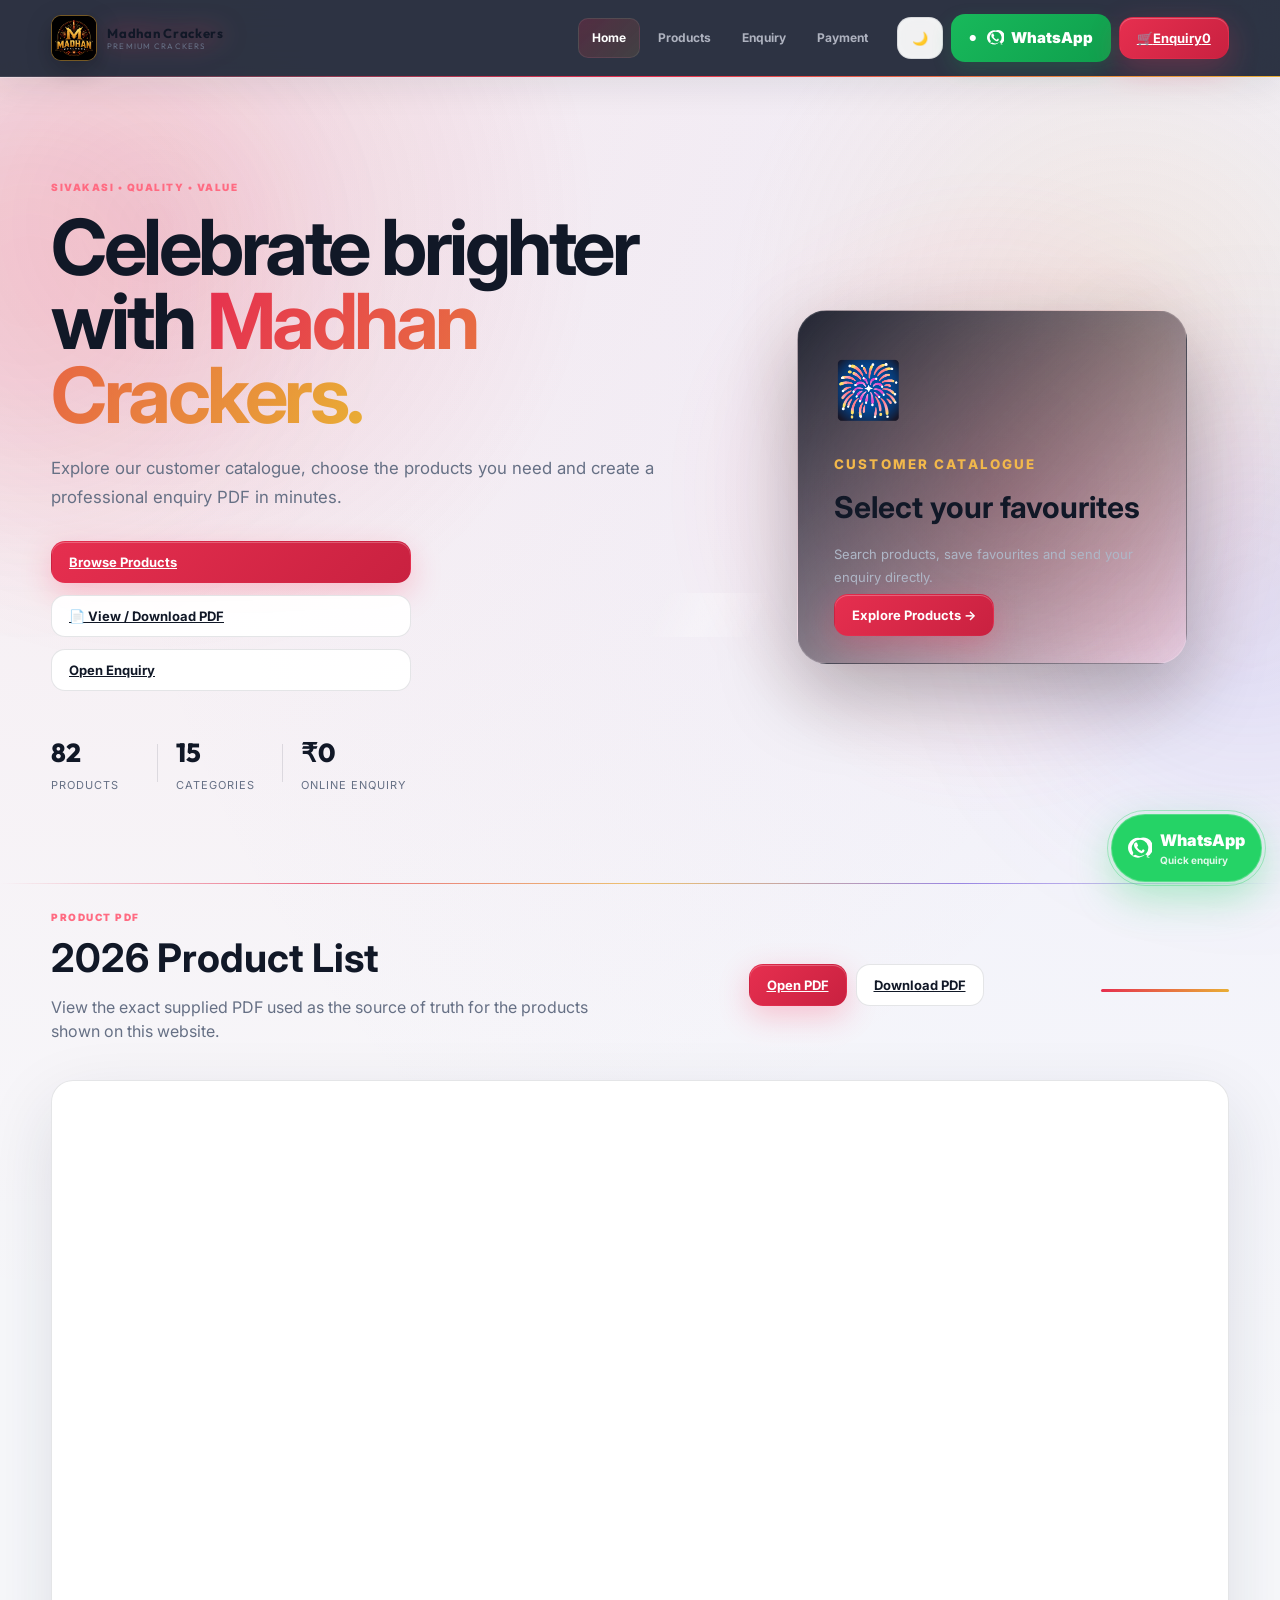
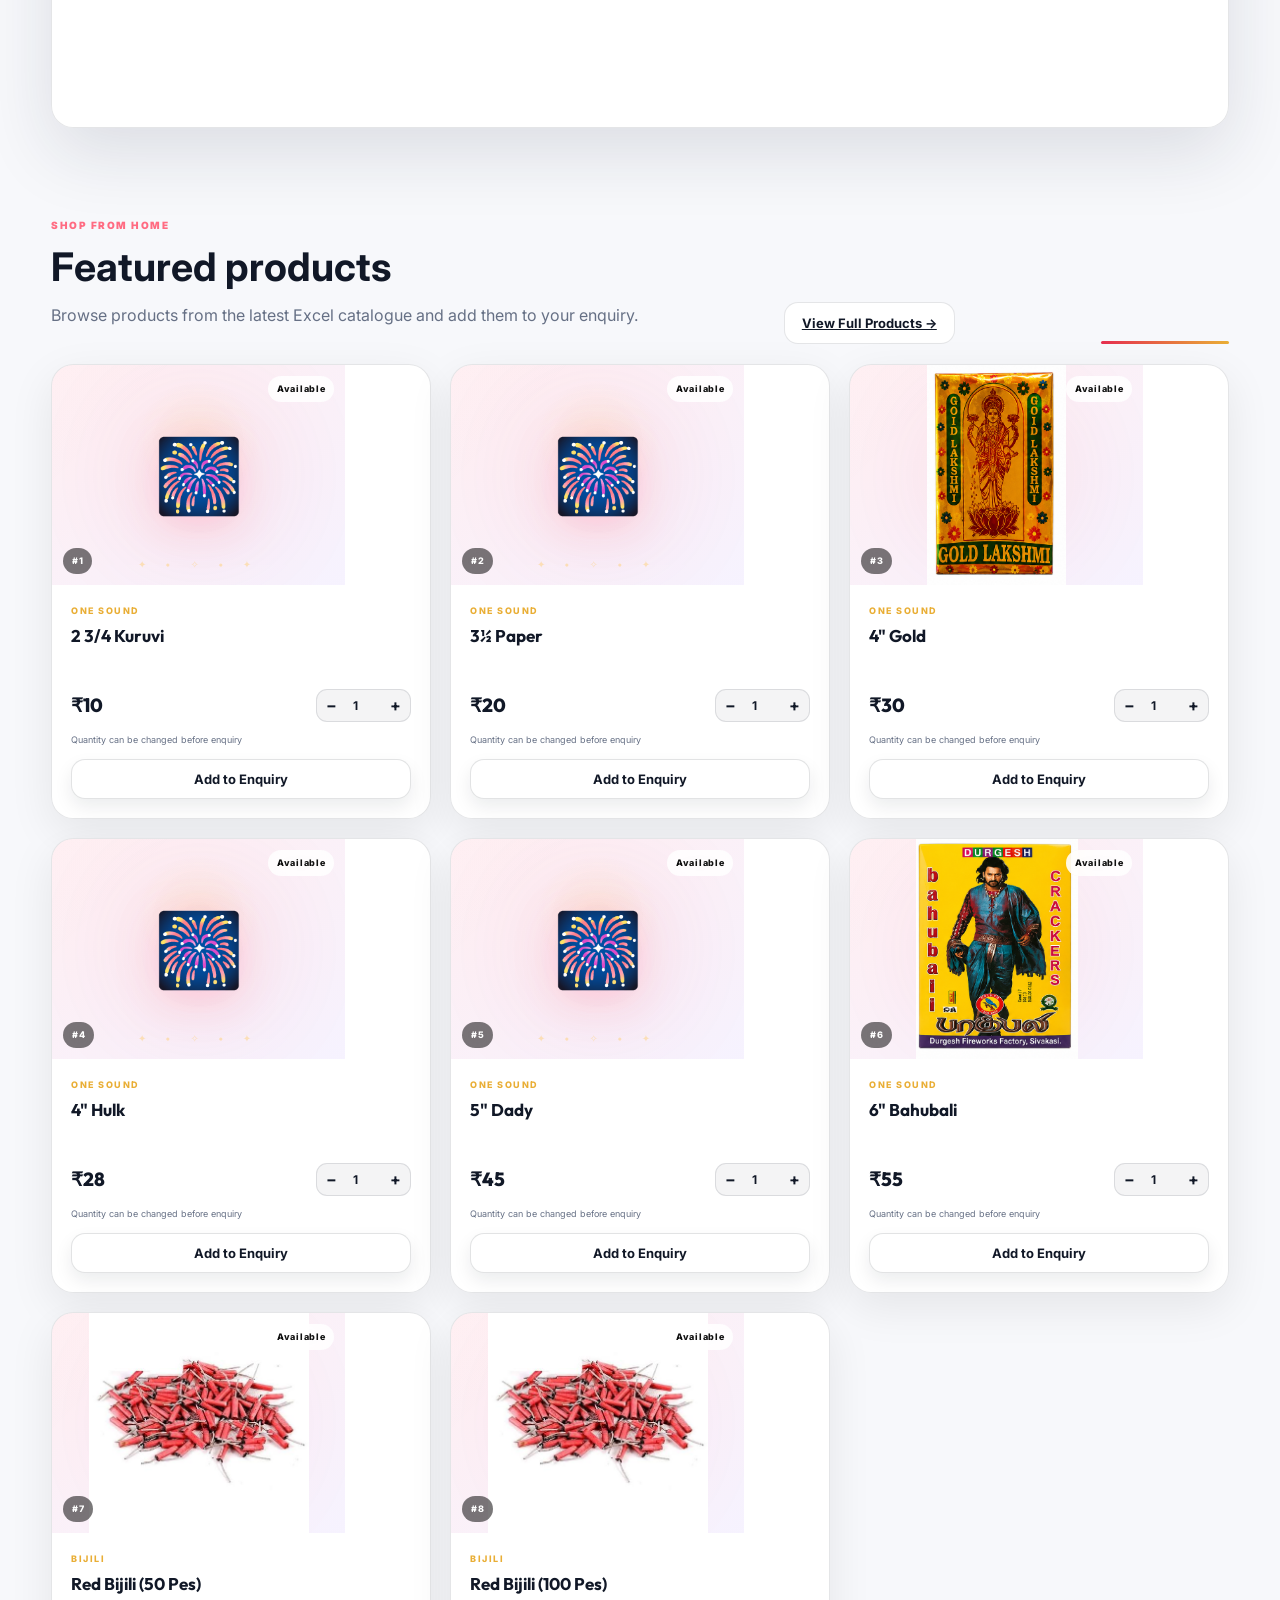
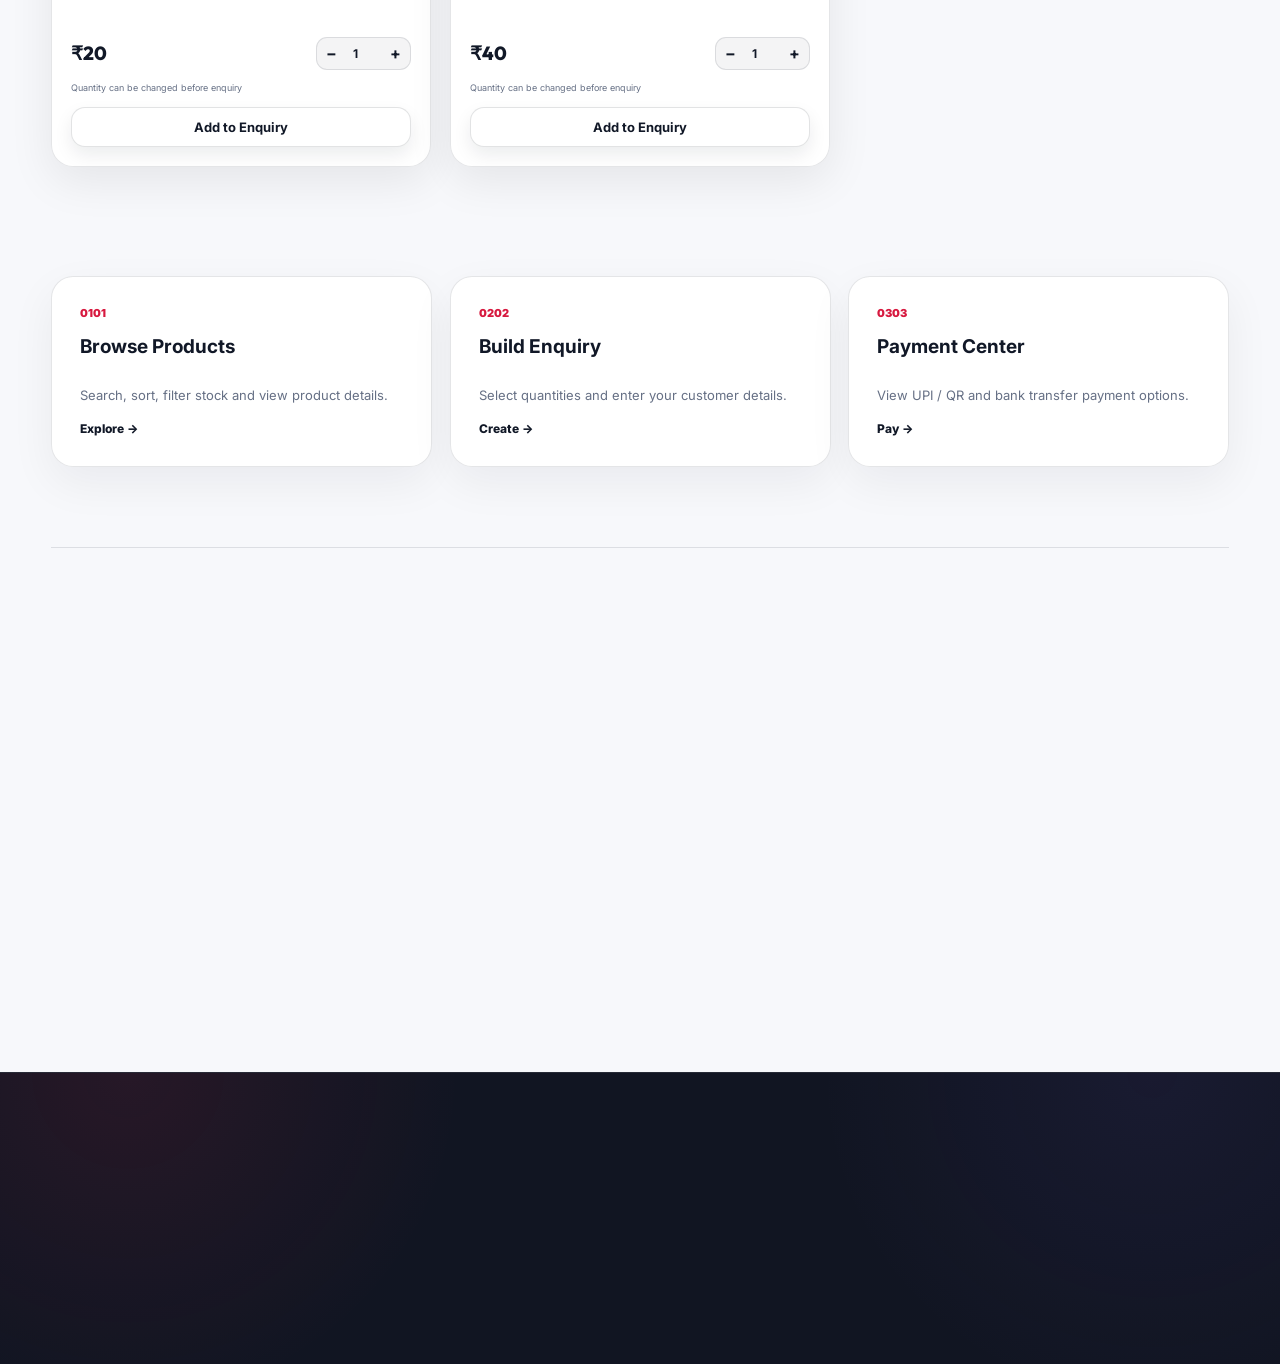
==== commit 719ff59c: "Rebrand website to Madhan Crackers" ====
--- a/index.html
+++ b/index.html
@@ -1,6 +1,6 @@
-<!DOCTYPE html><html lang="en"><head><meta charset="UTF-8"><meta name="viewport" content="width=device-width,initial-scale=1.0"><meta name="description" content="Yuvaraj Agencies"><title>Home | Yuvaraj Agencies</title><link rel="icon" href="favicon.ico"><link rel="stylesheet" href="styles.css"></head><body><header class="site-header">
+<!DOCTYPE html><html lang="en"><head><meta charset="UTF-8"><meta name="viewport" content="width=device-width,initial-scale=1.0"><meta name="description" content="Madhan Crackers"><title>Home | Madhan Crackers</title><link rel="icon" href="favicon.ico"><link rel="stylesheet" href="styles.css"></head><body><header class="site-header">
 <div class="container nav">
-<a class="brand" href="index.html"><img class="brand-logo" src="logo.jpeg" alt="Yuvaraj Agencies logo"><span class="brand-copy"><strong id="brandName">YUVARAJ AGENCIES</strong><small>Premium Crackers</small></span></a>
+<a class="brand" href="index.html"><img class="brand-logo" src="logo.jpeg" alt="Madhan Crackers logo"><span class="brand-copy"><strong id="brandName">Madhan Crackers</strong><small>Premium Crackers</small></span></a>
 <nav class="payment-nav" aria-label="Main navigation">
 <a href="index.html" class="active">Home</a>
 <a href="catalogue.html" class="">Products</a>
@@ -13,12 +13,12 @@
 <a class="whatsapp-btn header-whatsapp" id="headerWhatsApp" href="#" aria-label="WhatsApp"><svg class="whatsapp-icon" viewBox="0 0 24 24" aria-hidden="true" focusable="false"><path fill="currentColor" d="M17.472 14.382c-.297-.149-1.758-.867-2.03-.967-.273-.099-.471-.148-.67.15-.197.297-.767.966-.94 1.164-.173.199-.347.223-.644.075-.297-.15-1.255-.463-2.39-1.475-.883-.788-1.48-1.761-1.653-2.059-.173-.297-.018-.458.13-.606.134-.133.298-.347.446-.52.149-.174.198-.298.298-.497.099-.198.05-.372-.025-.521-.075-.149-.669-1.611-.916-2.206-.242-.579-.487-.5-.67-.51l-.57-.01c-.198 0-.52.074-.792.372-.273.297-1.04 1.016-1.04 2.479 0 1.462 1.065 2.875 1.213 3.074.149.198 2.095 3.2 5.076 4.487.71.306 1.263.489 1.872.118.571-.085 1.758-.719 2.006-1.413.248-.694.248-1.289.173-1.413-.074-.124-.272-.198-.57-.347M12.004 2a9.92 9.92 0 1 0 5.468 16.2L22 22l-3.8-1.1A9.92 9.92 0 0 0 12.004 2m0 18.18a8.25 8.25 0 0 1-4.21-1.155l-.3-.178-3.015.878.884-2.94-.196-.302A8.24 8.24 0 1 1 12.004 20.18"/></svg> <span>WhatsApp</span></a>
 <a class="cart-button primary-btn" href="enquiry.html">🛒 <span>Enquiry</span> <b id="cartCount">0</b></a>
 </div>
-</div></header><main><section class="home-hero"><div class="container home-hero-grid"><div><div class="eyebrow">SIVAKASI • QUALITY • VALUE</div><h1>Celebrate brighter with <span>Yuvaraj Agencies.</span></h1><p>Explore our customer catalogue, choose the products you need and create a professional enquiry PDF in minutes.</p><div class="hero-actions home-main-flow"><a class="primary-btn" href="catalogue.html">Browse Products</a><a class="ghost-btn pdf-cta" href="renga%202026.pdf" target="_blank" rel="noopener">📄 View / Download PDF</a><a class="ghost-btn" href="enquiry.html">Open Enquiry</a></div><div class="hero-stats"><div><strong id="homeProductCount">0</strong><span>Products</span></div><div><strong id="homeCategoryCount">0</strong><span>Categories</span></div><div><strong>24/7</strong><span>Online Enquiry</span></div></div></div><div class="home-visual"><div class="visual-orbit"></div><div class="visual-card"><span>🎆</span><small>CUSTOMER CATALOGUE</small><strong>Select your favourites</strong><p>Search products, save favourites and send your enquiry directly.</p><a href="catalogue.html" class="primary-btn">Explore Products →</a></div></div></div></section><section class="container home-pdf-section" id="cataloguePdf"><div class="home-section-heading"><div><p class="eyebrow">PRODUCT PDF</p><h2>2026 Product List</h2><p>View the exact supplied PDF used as the source of truth for the products shown on this website.</p></div><div class="pdf-actions"><a class="primary-btn" href="renga%202026.pdf" target="_blank" rel="noopener">Open PDF</a><a class="ghost-btn" href="renga%202026.pdf" download>Download PDF</a></div></div><div class="pdf-viewer"><iframe src="renga%202026.pdf#view=FitH" title="2026 Product List PDF"></iframe></div></section><section class="container home-featured" id="homeProducts">
+</div></header><main><section class="home-hero"><div class="container home-hero-grid"><div><div class="eyebrow">SIVAKASI • QUALITY • VALUE</div><h1>Celebrate brighter with <span>Madhan Crackers.</span></h1><p>Explore our customer catalogue, choose the products you need and create a professional enquiry PDF in minutes.</p><div class="hero-actions home-main-flow"><a class="primary-btn" href="catalogue.html">Browse Products</a><a class="ghost-btn pdf-cta" href="renga%202026.pdf" target="_blank" rel="noopener">📄 View / Download PDF</a><a class="ghost-btn" href="enquiry.html">Open Enquiry</a></div><div class="hero-stats"><div><strong id="homeProductCount">0</strong><span>Products</span></div><div><strong id="homeCategoryCount">0</strong><span>Categories</span></div><div><strong>24/7</strong><span>Online Enquiry</span></div></div></div><div class="home-visual"><div class="visual-orbit"></div><div class="visual-card"><span>🎆</span><small>CUSTOMER CATALOGUE</small><strong>Select your favourites</strong><p>Search products, save favourites and send your enquiry directly.</p><a href="catalogue.html" class="primary-btn">Explore Products →</a></div></div></div></section><section class="container home-pdf-section" id="cataloguePdf"><div class="home-section-heading"><div><p class="eyebrow">PRODUCT PDF</p><h2>2026 Product List</h2><p>View the exact supplied PDF used as the source of truth for the products shown on this website.</p></div><div class="pdf-actions"><a class="primary-btn" href="renga%202026.pdf" target="_blank" rel="noopener">Open PDF</a><a class="ghost-btn" href="renga%202026.pdf" download>Download PDF</a></div></div><div class="pdf-viewer"><iframe src="renga%202026.pdf#view=FitH" title="2026 Product List PDF"></iframe></div></section><section class="container home-featured" id="homeProducts">
 <div class="home-section-heading"><div><p class="eyebrow">SHOP FROM HOME</p><h2>Featured products</h2><p>Browse products from the latest Excel catalogue and add them to your enquiry.</p></div><a class="ghost-btn" href="catalogue.html">View Full Products →</a></div>
 <div id="homeFeaturedGrid" class="home-featured-grid" aria-live="polite"></div>
 </section><section class="container home-cards"><a href="catalogue.html" class="feature-card"><span>01</span><b>Browse Products</b><p>Search, sort, filter stock and view product details.</p><em>Explore →</em></a><a href="enquiry.html" class="feature-card"><span>02</span><b>Build Enquiry</b><p>Select quantities and enter your customer details.</p><em>Create →</em></a><a href="payments.html" class="feature-card"><span>03</span><b>Payment Center</b><p>View UPI / QR and bank transfer payment options.</p><em>Pay →</em></a></section><section class="container home-steps"><div><p class="eyebrow">SIMPLE CUSTOMER FLOW</p><h2>From product discovery to enquiry PDF.</h2></div><div class="steps-row"><div><b>01</b><strong>Choose products</strong><span>Browse the catalogue and add what you need.</span></div><div><b>02</b><strong>Enter details</strong><span>Add your name and mobile number.</span></div><div><b>03</b><strong>Download & WhatsApp</strong><span>Generate the PDF and send the enquiry.</span></div></div></section></main><footer class="site-footer"><div class="container footer-main">
-<div class="footer-brand-block"><a class="footer-brand" href="index.html"><img class="footer-logo" src="logo.jpeg" alt="Yuvaraj Agencies logo"><span><strong id="footerBrandName">YUVARAJ AGENCIES</strong><small>Premium Customer Enquiry</small></span></a><p>Browse products, build an enquiry, download the PDF and contact us on WhatsApp.</p></div>
+<div class="footer-brand-block"><a class="footer-brand" href="index.html"><img class="footer-logo" src="logo.jpeg" alt="Madhan Crackers logo"><span><strong id="footerBrandName">Madhan Crackers</strong><small>Premium Customer Enquiry</small></span></a><p>Browse products, build an enquiry, download the PDF and contact us on WhatsApp.</p></div>
 <div class="footer-column"><h4>Quick Links</h4><a href="index.html">Home</a><a href="catalogue.html">Products</a><a href="enquiry.html">Enquiry</a><a href="payments.html">Payment</a></div>
 <div class="footer-column"><h4>Products</h4><a href="catalogue.html">All Products</a><a href="catalogue.html?category=SPARKLERS">Sparklers</a><a href="catalogue.html?category=FLOWER%20POTS">Flower Pots</a><a href="catalogue.html?category=COMBO%20OFFERS">Combo Offers</a></div>
 <div class="footer-column footer-contact"><h4>Contact</h4><a id="footerPhone" href="#">📞 Phone</a><a id="footerEmail" href="#">✉️ Email</a><span id="footerAddress">📍 Address</span><a id="footerWA" href="#"><svg class="whatsapp-icon" viewBox="0 0 24 24" aria-hidden="true" focusable="false"><path fill="currentColor" d="M17.472 14.382c-.297-.149-1.758-.867-2.03-.967-.273-.099-.471-.148-.67.15-.197.297-.767.966-.94 1.164-.173.199-.347.223-.644.075-.297-.15-1.255-.463-2.39-1.475-.883-.788-1.48-1.761-1.653-2.059-.173-.297-.018-.458.13-.606.134-.133.298-.347.446-.52.149-.174.198-.298.298-.497.099-.198.05-.372-.025-.521-.075-.149-.669-1.611-.916-2.206-.242-.579-.487-.5-.67-.51l-.57-.01c-.198 0-.52.074-.792.372-.273.297-1.04 1.016-1.04 2.479 0 1.462 1.065 2.875 1.213 3.074.149.198 2.095 3.2 5.076 4.487.71.306 1.263.489 1.872.118.571-.085 1.758-.719 2.006-1.413.248-.694.248-1.289.173-1.413-.074-.124-.272-.198-.57-.347M12.004 2a9.92 9.92 0 1 0 5.468 16.2L22 22l-3.8-1.1A9.92 9.92 0 0 0 12.004 2m0 18.18a8.25 8.25 0 0 1-4.21-1.155l-.3-.178-3.015.878.884-2.94-.196-.302A8.24 8.24 0 1 1 12.004 20.18"/></svg> <span>WhatsApp</span></a></div>
-</div><div class="container footer-bottom"><span>© <b id="footerYear">2026</b> <span id="footerBottomBrand">Yuvaraj Agencies</span>. All rights reserved.</span><span>Customer Products • Enquiry • PDF • Payment</span></div></footer><a class="home-whatsapp-float" id="homeWhatsApp" href="#" aria-label="Chat on WhatsApp"><span class="wa-icon"><svg class="whatsapp-icon" viewBox="0 0 24 24" aria-hidden="true" focusable="false"><path fill="currentColor" d="M17.472 14.382c-.297-.149-1.758-.867-2.03-.967-.273-.099-.471-.148-.67.15-.197.297-.767.966-.94 1.164-.173.199-.347.223-.644.075-.297-.15-1.255-.463-2.39-1.475-.883-.788-1.48-1.761-1.653-2.059-.173-.297-.018-.458.13-.606.134-.133.298-.347.446-.52.149-.174.198-.298.298-.497.099-.198.05-.372-.025-.521-.075-.149-.669-1.611-.916-2.206-.242-.579-.487-.5-.67-.51l-.57-.01c-.198 0-.52.074-.792.372-.273.297-1.04 1.016-1.04 2.479 0 1.462 1.065 2.875 1.213 3.074.149.198 2.095 3.2 5.076 4.487.71.306 1.263.489 1.872.118.571-.085 1.758-.719 2.006-1.413.248-.694.248-1.289.173-1.413-.074-.124-.272-.198-.57-.347M12.004 2a9.92 9.92 0 1 0 5.468 16.2L22 22l-3.8-1.1A9.92 9.92 0 0 0 12.004 2m0 18.18a8.25 8.25 0 0 1-4.21-1.155l-.3-.178-3.015.878.884-2.94-.196-.302A8.24 8.24 0 1 1 12.004 20.18"/></svg></span><span class="wa-text">WhatsApp<small>Quick enquiry</small></span></a><div id="toast" class="toast"></div><script src="app.js"></script><script>function toggleMobileNav(){document.querySelector('.payment-nav')?.classList.toggle('mobile-open')}function renderHomeFeatured(){const grid=document.getElementById('homeFeaturedGrid');if(!grid)return;const list=products.filter(p=>Number(getFinalPrice(p))>0).slice(0,8);if(!list.length){grid.innerHTML='<div class="empty-products"><h3>No priced products available</h3><p>Products will appear here when a rate is added.</p></div>';return;}grid.classList.add('product-grid');grid.innerHTML=list.map((product,index)=>{const stock=getStock(product);const finalPrice=getFinalPrice(product);const discount=product.discount||0;const isOut=stock==='out';const ribbon=product.newArrival?'<span class="ribbon new">NEW</span>':product.popular?'<span class="ribbon best">BEST</span>':'';const priceHTML=discount>0?`<div class="price-stack"><strong>${formatPrice(finalPrice)}</strong><del>${formatPrice(product.price)}</del><em>${discount}% OFF</em></div>`:`<strong>${formatPrice(finalPrice)}</strong>`;return `<article class="product-card ${isOut?'is-out':''}" style="--delay:${Math.min(index*.035,.5)}s"><div class="product-image-wrap">${ribbon}<span class="product-number">#${product.number}</span><span class="status">${stockLabel(stock)}</span>${getProductImage(product)}</div><div class="product-info"><div class="category-label">${product.category}</div><h3 onclick="openProduct(${product.id})" class="product-title-link">${product.name}</h3><div class="product-bottom"><div>${priceHTML}</div><div class="qty-control"><button onclick="changeProductQty(${product.id},-1)">−</button><input id="qty-${product.id}" type="number" min="1" value="1"><button onclick="changeProductQty(${product.id},1)">+</button></div></div><span class="qty-rule">Quantity can be changed before enquiry</span>${isOut?'<button class="add-btn" disabled>Out of Stock</button>':cart.some(i=>i.id===product.id)?'<div class="selection-actions"><button class="add-btn selected-btn" onclick="showToast('Product already selected')">✓ Selected</button><button class="cancel-product-btn" onclick="removeFromCart('+product.id+')">Cancel</button></div>':`<button class="add-btn" onclick="addToCart(${product.id})">Add to Enquiry</button>`}</div></article>`;}).join('')}document.addEventListener('DOMContentLoaded',()=>{applyBusinessConfig();renderHomeFeatured();document.getElementById('homeProductCount').textContent=products.length;document.getElementById('homeCategoryCount').textContent=new Set(products.map(p=>p.category)).size;const c=BUSINESS_CONFIG;const n=document.getElementById('headerWhatsApp');if(n)n.href='https://wa.me/'+String(c.whatsapp).replace(/\D/g,'')+'?text='+encodeURIComponent('Hello '+c.name+', I have an enquiry.');const fp=document.getElementById('footerPhone');if(fp){fp.textContent='📞 '+c.phone;fp.href='tel:'+c.phone.replace(/\D/g,'')}const fe=document.getElementById('footerEmail');if(fe){fe.textContent='✉️ '+c.email;fe.href='mailto:'+c.email}const fa=document.getElementById('footerAddress');if(fa)fa.textContent='📍 '+c.address;const fwa=document.getElementById('footerWA');if(fwa)fwa.href=n?.href||'#';const hwa=document.getElementById('homeWhatsApp');if(hwa)hwa.href=n?.href||'#';document.getElementById('footerYear').textContent=new Date().getFullYear();});</script></body></html>+</div><div class="container footer-bottom"><span>© <b id="footerYear">2026</b> <span id="footerBottomBrand">Madhan Crackers</span>. All rights reserved.</span><span>Customer Products • Enquiry • PDF • Payment</span></div></footer><a class="home-whatsapp-float" id="homeWhatsApp" href="#" aria-label="Chat on WhatsApp"><span class="wa-icon"><svg class="whatsapp-icon" viewBox="0 0 24 24" aria-hidden="true" focusable="false"><path fill="currentColor" d="M17.472 14.382c-.297-.149-1.758-.867-2.03-.967-.273-.099-.471-.148-.67.15-.197.297-.767.966-.94 1.164-.173.199-.347.223-.644.075-.297-.15-1.255-.463-2.39-1.475-.883-.788-1.48-1.761-1.653-2.059-.173-.297-.018-.458.13-.606.134-.133.298-.347.446-.52.149-.174.198-.298.298-.497.099-.198.05-.372-.025-.521-.075-.149-.669-1.611-.916-2.206-.242-.579-.487-.5-.67-.51l-.57-.01c-.198 0-.52.074-.792.372-.273.297-1.04 1.016-1.04 2.479 0 1.462 1.065 2.875 1.213 3.074.149.198 2.095 3.2 5.076 4.487.71.306 1.263.489 1.872.118.571-.085 1.758-.719 2.006-1.413.248-.694.248-1.289.173-1.413-.074-.124-.272-.198-.57-.347M12.004 2a9.92 9.92 0 1 0 5.468 16.2L22 22l-3.8-1.1A9.92 9.92 0 0 0 12.004 2m0 18.18a8.25 8.25 0 0 1-4.21-1.155l-.3-.178-3.015.878.884-2.94-.196-.302A8.24 8.24 0 1 1 12.004 20.18"/></svg></span><span class="wa-text">WhatsApp<small>Quick enquiry</small></span></a><div id="toast" class="toast"></div><script src="app.js"></script><script>function toggleMobileNav(){document.querySelector('.payment-nav')?.classList.toggle('mobile-open')}function renderHomeFeatured(){const grid=document.getElementById('homeFeaturedGrid');if(!grid)return;const list=products.filter(p=>Number(getFinalPrice(p))>0).slice(0,8);if(!list.length){grid.innerHTML='<div class="empty-products"><h3>No priced products available</h3><p>Products will appear here when a rate is added.</p></div>';return;}grid.classList.add('product-grid');grid.innerHTML=list.map((product,index)=>{const stock=getStock(product);const finalPrice=getFinalPrice(product);const discount=product.discount||0;const isOut=stock==='out';const ribbon=product.newArrival?'<span class="ribbon new">NEW</span>':product.popular?'<span class="ribbon best">BEST</span>':'';const priceHTML=discount>0?`<div class="price-stack"><strong>${formatPrice(finalPrice)}</strong><del>${formatPrice(product.price)}</del><em>${discount}% OFF</em></div>`:`<strong>${formatPrice(finalPrice)}</strong>`;return `<article class="product-card ${isOut?'is-out':''}" style="--delay:${Math.min(index*.035,.5)}s"><div class="product-image-wrap">${ribbon}<span class="product-number">#${product.number}</span><span class="status">${stockLabel(stock)}</span>${getProductImage(product)}</div><div class="product-info"><div class="category-label">${product.category}</div><h3 onclick="openProduct(${product.id})" class="product-title-link">${product.name}</h3><div class="product-bottom"><div>${priceHTML}</div><div class="qty-control"><button onclick="changeProductQty(${product.id},-1)">−</button><input id="qty-${product.id}" type="number" min="1" value="1"><button onclick="changeProductQty(${product.id},1)">+</button></div></div><span class="qty-rule">Quantity can be changed before enquiry</span>${isOut?'<button class="add-btn" disabled>Out of Stock</button>':cart.some(i=>i.id===product.id)?'<div class="selection-actions"><button class="add-btn selected-btn" onclick="showToast('Product already selected')">✓ Selected</button><button class="cancel-product-btn" onclick="removeFromCart('+product.id+')">Cancel</button></div>':`<button class="add-btn" onclick="addToCart(${product.id})">Add to Enquiry</button>`}</div></article>`;}).join('')}document.addEventListener('DOMContentLoaded',()=>{applyBusinessConfig();renderHomeFeatured();document.getElementById('homeProductCount').textContent=products.length;document.getElementById('homeCategoryCount').textContent=new Set(products.map(p=>p.category)).size;const c=BUSINESS_CONFIG;const n=document.getElementById('headerWhatsApp');if(n)n.href='https://wa.me/'+String(c.whatsapp).replace(/\D/g,'')+'?text='+encodeURIComponent('Hello '+c.name+', I have an enquiry.');const fp=document.getElementById('footerPhone');if(fp){fp.textContent='📞 '+c.phone;fp.href='tel:'+c.phone.replace(/\D/g,'')}const fe=document.getElementById('footerEmail');if(fe){fe.textContent='✉️ '+c.email;fe.href='mailto:'+c.email}const fa=document.getElementById('footerAddress');if(fa)fa.textContent='📍 '+c.address;const fwa=document.getElementById('footerWA');if(fwa)fwa.href=n?.href||'#';const hwa=document.getElementById('homeWhatsApp');if(hwa)hwa.href=n?.href||'#';document.getElementById('footerYear').textContent=new Date().getFullYear();});</script></body></html>
--- a/styles.css
+++ b/styles.css
@@ -276,7 +276,7 @@
 .nav-payment-link{text-decoration:none;display:inline-flex;align-items:center}.payment-card-link p{min-height:38px}.payment-page-btn{text-decoration:none;display:inline-flex;margin-top:6px}.payments-wrap{display:grid;grid-template-columns:1.05fr .95fr;gap:55px;align-items:center}.payment-panel{padding:28px;border-radius:28px;background:linear-gradient(145deg,rgba(255,255,255,.08),rgba(255,255,255,.025));border:1px solid rgba(255,255,255,.1);box-shadow:0 25px 70px rgba(0,0,0,.28);text-align:center;backdrop-filter:blur(18px)}@media(max-width:800px){.payments-wrap{grid-template-columns:1fr;gap:30px}.payments-intro{text-align:center}.payments-intro>p:not(.eyebrow){margin-left:auto;margin-right:auto}.payment-trust{justify-content:center}.payment-steps{grid-template-columns:1fr}.payment-warning p{display:block;margin:7px 0 0}.nav-payment-link{display:none}}
 
 /* =========================================================
-   ADVANCED UPI PAYMENT PAGE — YUVARAJ AGENCIES
+   ADVANCED UPI PAYMENT PAGE — Madhan Crackers
    ========================================================= */
 .payment-header{position:sticky;top:0;z-index:50;background:rgba(7,9,16,.82)!important;backdrop-filter:blur(22px);border-bottom:1px solid rgba(255,255,255,.08)}.payment-nav a:hover{color:#fff;background:rgba(255,255,255,.055)}
 .payments-hero{position:relative;overflow:hidden;padding:78px 0 58px;background:radial-gradient(circle at 8% 10%,rgba(255,49,88,.12),transparent 28%),radial-gradient(circle at 92% 20%,rgba(124,77,255,.15),transparent 32%),linear-gradient(180deg,#090b13 0%,#0b0d16 100%)}.payments-hero:before{content:"";position:absolute;inset:0;pointer-events:none;opacity:.35;background-image:linear-gradient(rgba(255,255,255,.025) 1px,transparent 1px),linear-gradient(90deg,rgba(255,255,255,.025) 1px,transparent 1px);background-size:42px 42px;mask-image:linear-gradient(to bottom,#000,transparent 82%)}
@@ -299,7 +299,7 @@
 @media(max-width:600px){.payment-nav .main-nav a{white-space:nowrap;padding:9px 10px}.payment-nav .nav-actions .ghost-btn{display:none}.payment-nav .nav-actions .primary-btn{padding:10px 12px}.payments-intro>p:not(.eyebrow){font-size:14px}.qr-frame{max-width:235px}}
 
 /* =========================================================
-   YUVARAJ AGENCIES — PAYMENT PAGE UI/UX POLISH v6
+   Madhan Crackers — PAYMENT PAGE UI/UX POLISH v6
    Keeps the payment page visually consistent with the main store:
    red + gold + cyan accents, softer surfaces, clearer hierarchy.
    ========================================================= */
@@ -662,7 +662,7 @@
 .dark-mode.payments-page .payment-action-panel{background:linear-gradient(110deg,rgba(215,25,63,.13),rgba(242,184,75,.08),#151b29)!important}
 .dark-mode.payments-page .secondary-btn{background:#fff!important;color:#111827!important}
 .dark-mode.payments-page .copy-btn{background:#fff!important;color:#111827!important}
-/* YUVARAJ AGENCIES — MODERN CSS LAB
+/* Madhan Crackers — MODERN CSS LAB
    Progressive enhancement layer: preserves the existing design while using modern CSS.
 */
 @layer reset, tokens, layout, components, effects, accessibility, enhancements;
@@ -1255,7 +1255,7 @@
   .steps-row{grid-template-columns:1fr}
 }
 /*
-  YUVARAJ AGENCIES — ADVANCED CSS V3
+  Madhan Crackers — ADVANCED CSS V3
   Modern CSS features applied where they materially improve the UI.
 */
 /* 01–10: Architecture, tokens, cascade and specificity */
@@ -1834,7 +1834,7 @@
     }
   }
 }
-/* YUVARAJ AGENCIES — FINAL ADVANCED CSS INTEGRATION (UNLAYERED LAST) */
+/* Madhan Crackers — FINAL ADVANCED CSS INTEGRATION (UNLAYERED LAST) */
 :root{
   --bg:#070910;
   --bg-2:#0c101b;
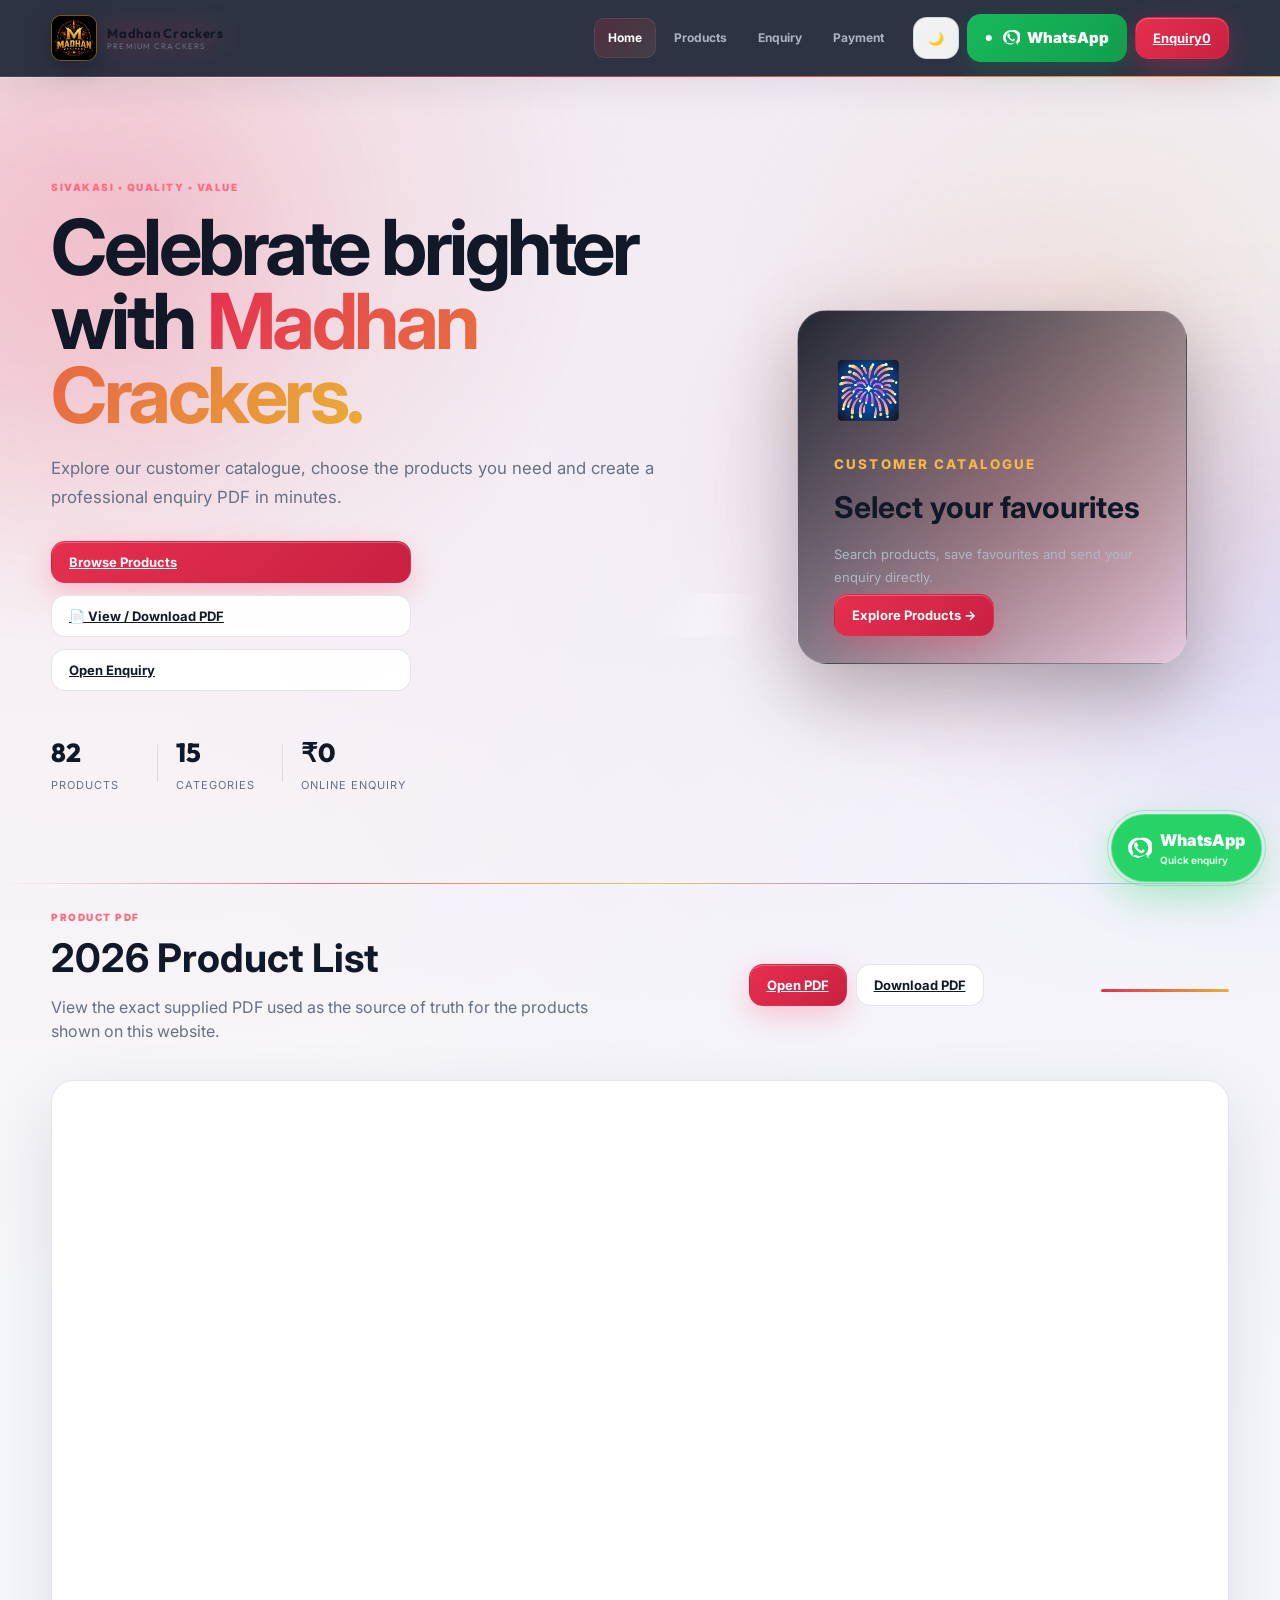
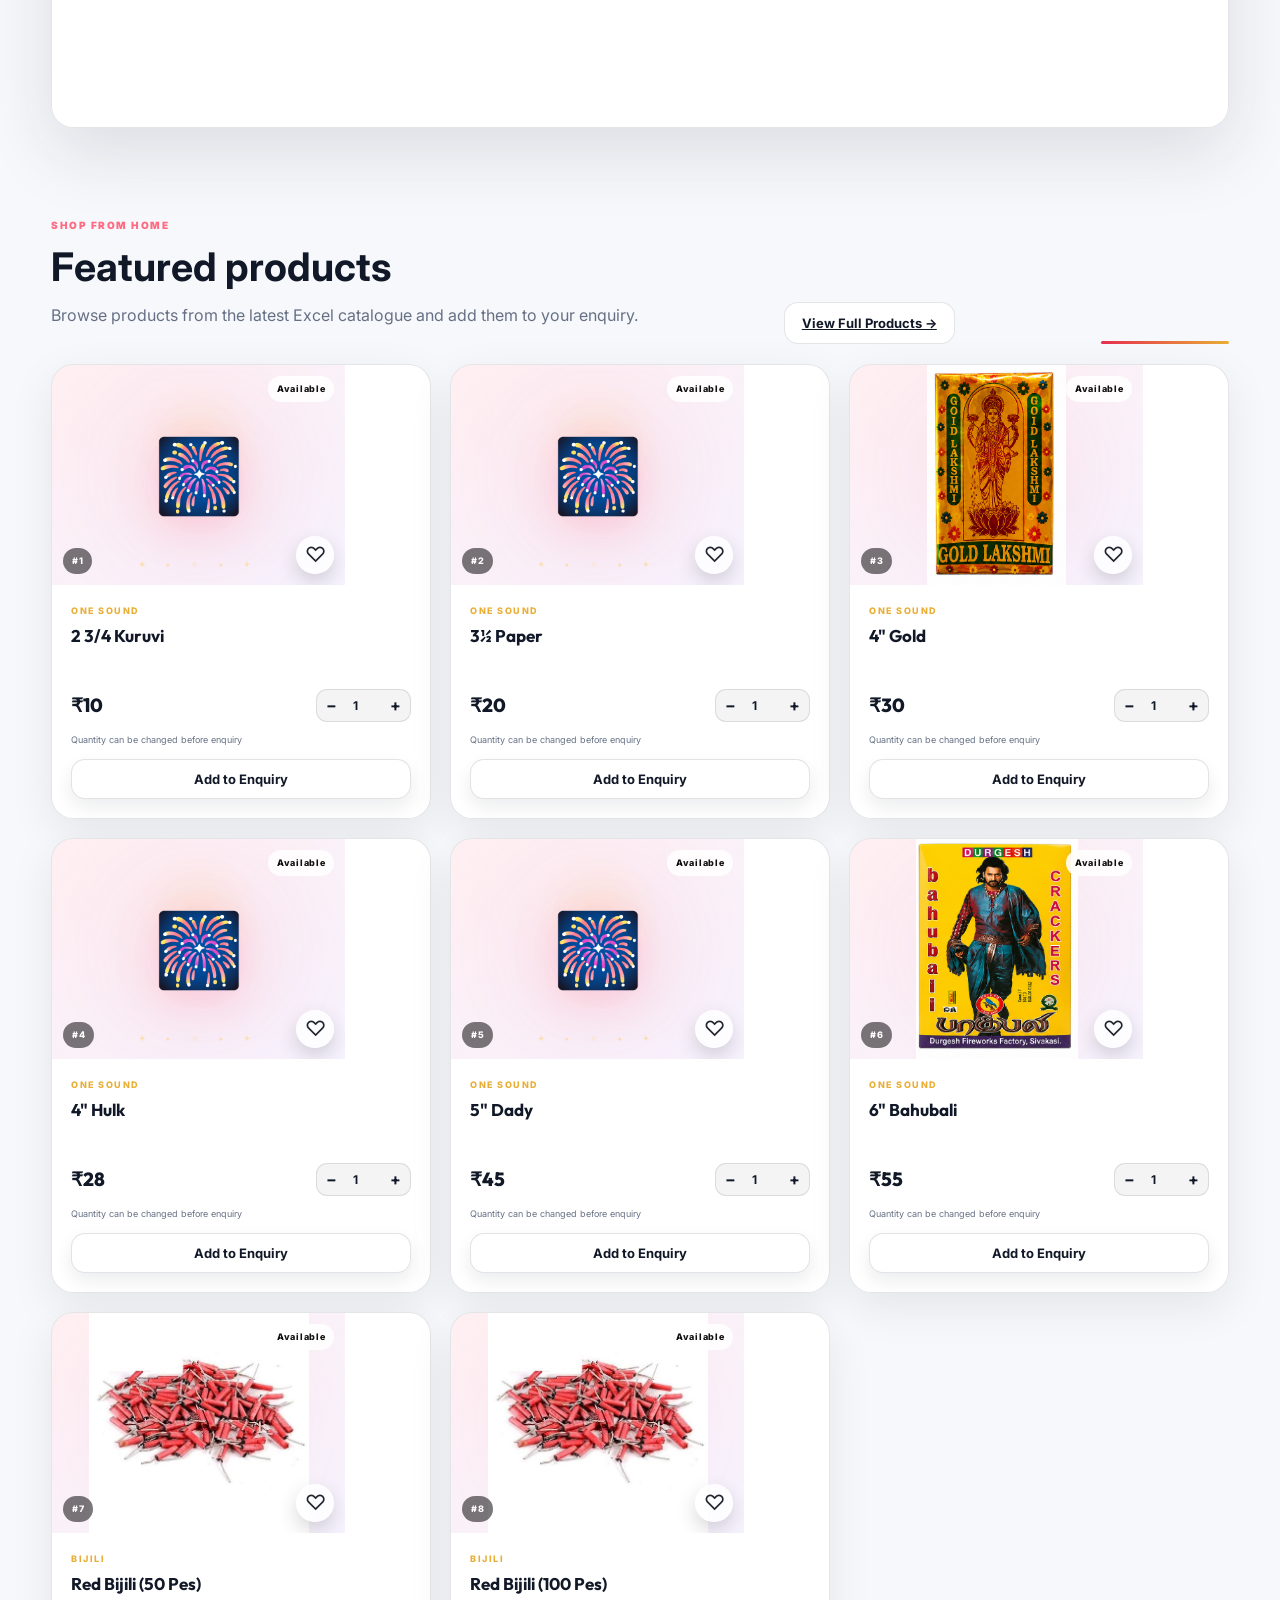
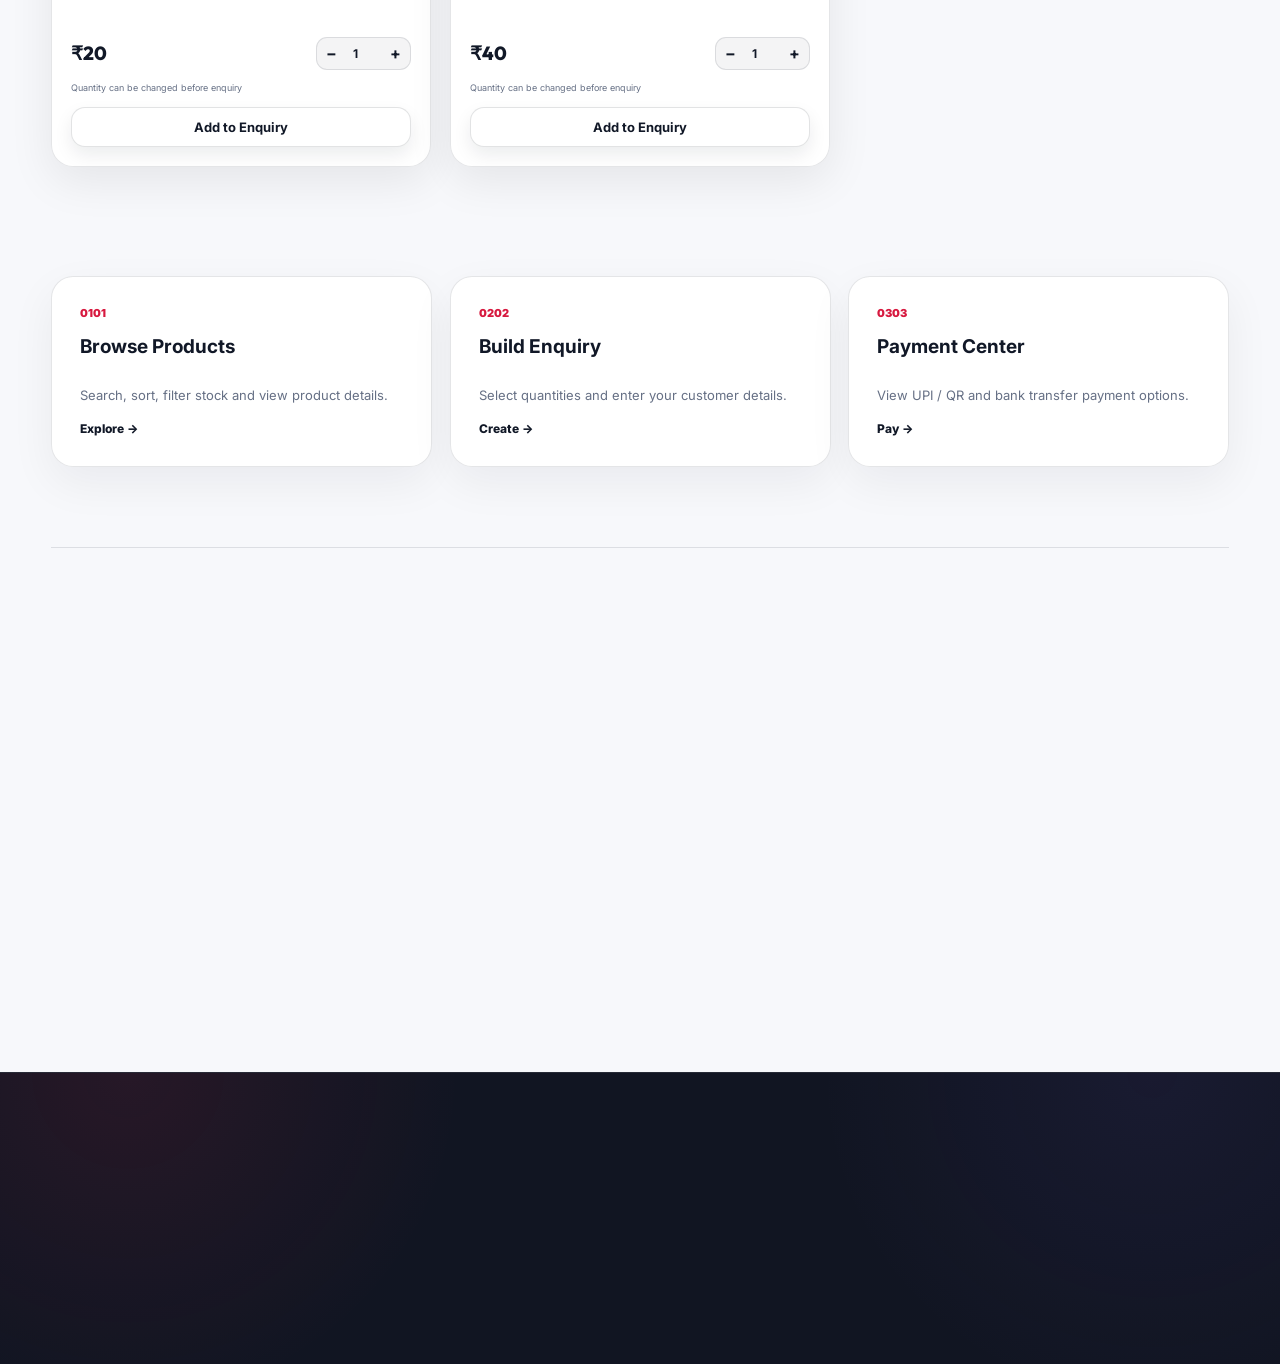
==== commit 286a126a: "Complete mobile UI and wishlist fixes" ====
--- a/index.html
+++ b/index.html
@@ -1,4 +1,7 @@
-<!DOCTYPE html><html lang="en"><head><meta charset="UTF-8"><meta name="viewport" content="width=device-width,initial-scale=1.0"><meta name="description" content="Madhan Crackers"><title>Home | Madhan Crackers</title><link rel="icon" href="favicon.ico"><link rel="stylesheet" href="styles.css"></head><body><header class="site-header">
+<!DOCTYPE html><html lang="en"><head><meta charset="UTF-8"><meta name="viewport" content="width=device-width,initial-scale=1.0"><meta name="description" content="Madhan Crackers"><title>Home | Madhan Crackers</title><link rel="icon" type="image/jpeg" href="logo.jpeg?v=20260913">
+<link rel="shortcut icon" type="image/jpeg" href="logo.jpeg?v=20260913">
+<link rel="apple-touch-icon" href="logo.jpeg?v=20260913">
+<link rel="stylesheet" href="styles.css"></head><body><header class="site-header">
 <div class="container nav">
 <a class="brand" href="index.html"><img class="brand-logo" src="logo.jpeg" alt="Madhan Crackers logo"><span class="brand-copy"><strong id="brandName">Madhan Crackers</strong><small>Premium Crackers</small></span></a>
 <nav class="payment-nav" aria-label="Main navigation">
@@ -11,7 +14,7 @@
 <div class="nav-actions">
 <button class="ghost-btn theme-toggle" onclick="toggleDarkMode()" aria-label="Toggle theme"><span id="themeIcon">🌙</span></button>
 <a class="whatsapp-btn header-whatsapp" id="headerWhatsApp" href="#" aria-label="WhatsApp"><svg class="whatsapp-icon" viewBox="0 0 24 24" aria-hidden="true" focusable="false"><path fill="currentColor" d="M17.472 14.382c-.297-.149-1.758-.867-2.03-.967-.273-.099-.471-.148-.67.15-.197.297-.767.966-.94 1.164-.173.199-.347.223-.644.075-.297-.15-1.255-.463-2.39-1.475-.883-.788-1.48-1.761-1.653-2.059-.173-.297-.018-.458.13-.606.134-.133.298-.347.446-.52.149-.174.198-.298.298-.497.099-.198.05-.372-.025-.521-.075-.149-.669-1.611-.916-2.206-.242-.579-.487-.5-.67-.51l-.57-.01c-.198 0-.52.074-.792.372-.273.297-1.04 1.016-1.04 2.479 0 1.462 1.065 2.875 1.213 3.074.149.198 2.095 3.2 5.076 4.487.71.306 1.263.489 1.872.118.571-.085 1.758-.719 2.006-1.413.248-.694.248-1.289.173-1.413-.074-.124-.272-.198-.57-.347M12.004 2a9.92 9.92 0 1 0 5.468 16.2L22 22l-3.8-1.1A9.92 9.92 0 0 0 12.004 2m0 18.18a8.25 8.25 0 0 1-4.21-1.155l-.3-.178-3.015.878.884-2.94-.196-.302A8.24 8.24 0 1 1 12.004 20.18"/></svg> <span>WhatsApp</span></a>
-<a class="cart-button primary-btn" href="enquiry.html">🛒 <span>Enquiry</span> <b id="cartCount">0</b></a>
+<a class="cart-button primary-btn" href="enquiry.html" aria-label="Open Enquiry"><span>Enquiry</span><b id="cartCount">0</b></a>
 </div>
 </div></header><main><section class="home-hero"><div class="container home-hero-grid"><div><div class="eyebrow">SIVAKASI • QUALITY • VALUE</div><h1>Celebrate brighter with <span>Madhan Crackers.</span></h1><p>Explore our customer catalogue, choose the products you need and create a professional enquiry PDF in minutes.</p><div class="hero-actions home-main-flow"><a class="primary-btn" href="catalogue.html">Browse Products</a><a class="ghost-btn pdf-cta" href="renga%202026.pdf" target="_blank" rel="noopener">📄 View / Download PDF</a><a class="ghost-btn" href="enquiry.html">Open Enquiry</a></div><div class="hero-stats"><div><strong id="homeProductCount">0</strong><span>Products</span></div><div><strong id="homeCategoryCount">0</strong><span>Categories</span></div><div><strong>24/7</strong><span>Online Enquiry</span></div></div></div><div class="home-visual"><div class="visual-orbit"></div><div class="visual-card"><span>🎆</span><small>CUSTOMER CATALOGUE</small><strong>Select your favourites</strong><p>Search products, save favourites and send your enquiry directly.</p><a href="catalogue.html" class="primary-btn">Explore Products →</a></div></div></div></section><section class="container home-pdf-section" id="cataloguePdf"><div class="home-section-heading"><div><p class="eyebrow">PRODUCT PDF</p><h2>2026 Product List</h2><p>View the exact supplied PDF used as the source of truth for the products shown on this website.</p></div><div class="pdf-actions"><a class="primary-btn" href="renga%202026.pdf" target="_blank" rel="noopener">Open PDF</a><a class="ghost-btn" href="renga%202026.pdf" download>Download PDF</a></div></div><div class="pdf-viewer"><iframe src="renga%202026.pdf#view=FitH" title="2026 Product List PDF"></iframe></div></section><section class="container home-featured" id="homeProducts">
 <div class="home-section-heading"><div><p class="eyebrow">SHOP FROM HOME</p><h2>Featured products</h2><p>Browse products from the latest Excel catalogue and add them to your enquiry.</p></div><a class="ghost-btn" href="catalogue.html">View Full Products →</a></div>
--- a/styles.css
+++ b/styles.css
@@ -2283,3 +2283,737 @@
   .site-header .payment-nav{height:40px!important;gap:4px!important}
   .site-header .payment-nav a{height:34px!important;padding:0 8px!important;font-size:10px!important}
 }
+/* === CHATGPT MOBILE MASTER FIX START === */
+
+/* Empty enquiry - desktop + mobile */
+.empty-cart{
+  position:relative;
+  width:100%;
+  min-height:390px;
+  display:flex;
+  flex-direction:column;
+  align-items:center;
+  justify-content:center;
+  text-align:center;
+  padding:42px 22px;
+  box-sizing:border-box;
+  overflow:hidden;
+}
+.empty-cart::before{
+  content:"";
+  position:absolute;
+  width:290px;
+  height:290px;
+  top:18px;
+  left:50%;
+  transform:translateX(-50%);
+  border-radius:50%;
+  background:radial-gradient(circle,rgba(215,25,63,.10),transparent 68%);
+  pointer-events:none;
+}
+.empty-cart-icon{
+  position:relative;
+  z-index:2;
+  width:82px;
+  height:82px;
+  display:grid;
+  place-items:center;
+  margin-bottom:18px;
+  border-radius:24px;
+  font-size:40px;
+  background:var(--surface);
+  border:1px solid var(--line);
+  box-shadow:var(--shadow);
+}
+.empty-cart-content{
+  position:relative;
+  z-index:2;
+  width:min(100%,460px);
+  display:flex;
+  flex-direction:column;
+  align-items:center;
+}
+.empty-cart-kicker{
+  margin-bottom:8px;
+  color:#d7193f;
+  font-size:9px;
+  font-weight:900;
+  letter-spacing:1.8px;
+}
+.empty-cart h3{
+  margin:0;
+  color:var(--text);
+  font:800 clamp(24px,4vw,32px)/1.15 Outfit,Inter,sans-serif;
+}
+.empty-cart p{
+  max-width:400px;
+  margin:12px auto 22px;
+  color:var(--muted);
+  font-size:14px;
+  line-height:1.6;
+}
+.empty-cart-cta{
+  width:min(100%,300px);
+  min-height:56px;
+  display:flex;
+  align-items:center;
+  justify-content:center;
+  gap:12px;
+  padding:13px 18px;
+  box-sizing:border-box;
+  border-radius:17px;
+  color:#fff!important;
+  text-decoration:none!important;
+  font-size:15px;
+  font-weight:900;
+  background:linear-gradient(135deg,#d7193f 0%,#ef3158 52%,#f59e0b 100%);
+  border:1px solid rgba(255,255,255,.18);
+  box-shadow:0 14px 30px rgba(215,25,63,.24);
+}
+.empty-cart-arrow{
+  width:28px;
+  height:28px;
+  display:grid;
+  place-items:center;
+  border-radius:50%;
+  background:rgba(255,255,255,.16);
+  font-size:16px;
+}
+
+/* Mobile master */
+@media (max-width:768px){
+
+  :root{--site-header-height:120px!important}
+  body{padding-top:var(--site-header-height)!important;overflow-x:hidden!important}
+
+  /* Header: Brand | Theme | WhatsApp | Enquiry */
+  .site-header .nav{
+    width:calc(100% - 20px)!important;
+    height:auto!important;
+    min-height:116px!important;
+    margin:0 auto!important;
+    padding:6px 0!important;
+    display:grid!important;
+    grid-template-columns:minmax(0,1fr) 42px 42px 72px!important;
+    grid-template-rows:58px 44px!important;
+    grid-template-areas:
+      "brand theme wa cart"
+      "links links links links"!important;
+    align-items:center!important;
+    gap:5px 7px!important;
+  }
+
+  .site-header .brand{
+    grid-area:brand!important;
+    display:flex!important;
+    align-items:center!important;
+    gap:8px!important;
+    min-width:0!important;
+    max-width:none!important;
+    overflow:visible!important;
+  }
+  .site-header .brand-logo{
+    width:46px!important;
+    height:46px!important;
+    min-width:46px!important;
+    flex:0 0 46px!important;
+    border-radius:13px!important;
+    object-fit:cover!important;
+  }
+  .site-header .brand-copy{
+    display:flex!important;
+    flex-direction:column!important;
+    min-width:0!important;
+    overflow:visible!important;
+  }
+  .site-header .brand-copy strong,
+  .site-header #brandName{
+    display:block!important;
+    font-size:12px!important;
+    line-height:1.15!important;
+    white-space:normal!important;
+    overflow:visible!important;
+    text-overflow:clip!important;
+    letter-spacing:.25px!important;
+  }
+  .site-header .brand-copy small{
+    display:block!important;
+    margin-top:3px!important;
+    font-size:8px!important;
+    line-height:1.1!important;
+    white-space:normal!important;
+  }
+
+  .site-header .nav-actions{display:contents!important}
+  .site-header .nav-mobile-toggle{display:none!important}
+
+  /* Theme visible */
+  .site-header .theme-toggle{
+    grid-area:theme!important;
+    display:grid!important;
+    place-items:center!important;
+    width:42px!important;
+    height:42px!important;
+    min-width:42px!important;
+    min-height:42px!important;
+    padding:0!important;
+    margin:0!important;
+    border-radius:12px!important;
+    font-size:0!important;
+    background:var(--surface)!important;
+    color:var(--text)!important;
+    border:1px solid var(--line)!important;
+    box-shadow:0 6px 16px rgba(0,0,0,.10)!important;
+  }
+  .site-header #themeIcon{
+    display:block!important;
+    font-size:19px!important;
+    line-height:1!important;
+  }
+  body.dark-mode .site-header .theme-toggle{
+    background:rgba(255,255,255,.08)!important;
+    color:#fff!important;
+  }
+
+  /* Official-looking WhatsApp button */
+  .site-header .header-whatsapp{
+    grid-area:wa!important;
+    display:grid!important;
+    place-items:center!important;
+    width:42px!important;
+    height:42px!important;
+    min-width:42px!important;
+    min-height:42px!important;
+    padding:0!important;
+    margin:0!important;
+    border-radius:12px!important;
+    background:#25D366!important;
+    color:#fff!important;
+    border:0!important;
+    box-shadow:0 8px 18px rgba(37,211,102,.28)!important;
+    font-size:0!important;
+  }
+  .site-header .header-whatsapp span{display:none!important}
+  .site-header .header-whatsapp .whatsapp-icon{
+    display:block!important;
+    width:23px!important;
+    height:23px!important;
+  }
+
+  /* Enquiry button */
+  .site-header .cart-button{
+    grid-area:cart!important;
+    display:flex!important;
+    flex-direction:column!important;
+    align-items:center!important;
+    justify-content:center!important;
+    gap:2px!important;
+    width:72px!important;
+    min-width:72px!important;
+    height:42px!important;
+    min-height:42px!important;
+    padding:4px 6px!important;
+    margin:0!important;
+    border-radius:12px!important;
+    font-size:0!important;
+    line-height:1!important;
+    color:#fff!important;
+    background:linear-gradient(135deg,#ff3158,#c9184a)!important;
+    box-shadow:0 8px 18px rgba(201,24,74,.23)!important;
+  }
+  .site-header .cart-button span{
+    display:block!important;
+    font-size:9px!important;
+    font-weight:900!important;
+  }
+  .site-header .cart-button b{
+    position:static!important;
+    display:inline-flex!important;
+    align-items:center!important;
+    justify-content:center!important;
+    min-width:16px!important;
+    height:16px!important;
+    padding:0 4px!important;
+    margin:0!important;
+    border-radius:999px!important;
+    background:rgba(255,255,255,.18)!important;
+    font-size:9px!important;
+    line-height:1!important;
+  }
+
+  /* Four navigation buttons - distinct colours */
+  .site-header .payment-nav{
+    grid-area:links!important;
+    display:grid!important;
+    grid-template-columns:repeat(4,minmax(0,1fr))!important;
+    width:100%!important;
+    height:40px!important;
+    margin:0!important;
+    padding:0!important;
+    position:static!important;
+    overflow:visible!important;
+    gap:5px!important;
+    background:transparent!important;
+    border:0!important;
+    box-shadow:none!important;
+  }
+  .site-header .payment-nav a{
+    width:100%!important;
+    min-width:0!important;
+    height:38px!important;
+    display:flex!important;
+    align-items:center!important;
+    justify-content:center!important;
+    padding:0 4px!important;
+    margin:0!important;
+    border-radius:10px!important;
+    border:1px solid rgba(255,255,255,.10)!important;
+    color:#fff!important;
+    font-size:10px!important;
+    font-weight:850!important;
+    white-space:nowrap!important;
+    text-align:center!important;
+    box-sizing:border-box!important;
+  }
+  .site-header .payment-nav a:nth-child(1){background:linear-gradient(135deg,#ff4d6d,#e11d48)!important}
+  .site-header .payment-nav a:nth-child(2){background:linear-gradient(135deg,#2563eb,#06b6d4)!important}
+  .site-header .payment-nav a:nth-child(3){background:linear-gradient(135deg,#f97316,#ef4444)!important}
+  .site-header .payment-nav a:nth-child(4){background:linear-gradient(135deg,#16a34a,#0d9488)!important}
+  .site-header .payment-nav a.active{
+    outline:2px solid rgba(255,255,255,.35)!important;
+    outline-offset:-2px!important;
+    box-shadow:0 6px 14px rgba(0,0,0,.16)!important;
+  }
+
+  /* Home main buttons */
+  .home-main-flow,
+  .hero-actions.home-main-flow,
+  .home-hero .hero-actions{
+    display:grid!important;
+    grid-template-columns:1fr!important;
+    gap:10px!important;
+    width:100%!important;
+    max-width:none!important;
+    margin:20px 0 0!important;
+  }
+  .home-main-flow a,
+  .home-main-flow .primary-btn,
+  .home-main-flow .ghost-btn{
+    display:flex!important;
+    align-items:center!important;
+    justify-content:center!important;
+    width:100%!important;
+    min-height:54px!important;
+    padding:12px 14px!important;
+    margin:0!important;
+    box-sizing:border-box!important;
+    border-radius:15px!important;
+    font-size:14px!important;
+    line-height:1.25!important;
+    white-space:normal!important;
+    text-align:center!important;
+  }
+
+  /* Product grid/cards - equal bottom alignment */
+  .product-grid{
+    grid-template-columns:repeat(2,minmax(0,1fr))!important;
+    align-items:stretch!important;
+    gap:10px!important;
+  }
+  .product-card{
+    display:flex!important;
+    flex-direction:column!important;
+    height:100%!important;
+    min-width:0!important;
+    overflow:hidden!important;
+  }
+  .product-image-wrap{
+    position:relative!important;
+    width:100%!important;
+    height:160px!important;
+    min-height:160px!important;
+    flex:0 0 160px!important;
+    overflow:hidden!important;
+  }
+  .product-image-wrap img{
+    width:100%!important;
+    height:100%!important;
+    object-fit:contain!important;
+    padding:9px!important;
+    box-sizing:border-box!important;
+  }
+  .product-number{
+    left:8px!important;
+    bottom:8px!important;
+    z-index:8!important;
+  }
+  .status{
+    display:block!important;
+    top:8px!important;
+    right:8px!important;
+    max-width:calc(100% - 16px)!important;
+    padding:5px 7px!important;
+    border-radius:999px!important;
+    font-size:7px!important;
+    line-height:1!important;
+    white-space:nowrap!important;
+    overflow:hidden!important;
+    text-overflow:ellipsis!important;
+    z-index:8!important;
+  }
+
+  /* Favourite heart */
+  .wish-btn{
+    display:grid!important;
+    place-items:center!important;
+    position:absolute!important;
+    right:8px!important;
+    bottom:8px!important;
+    width:34px!important;
+    height:34px!important;
+    min-width:34px!important;
+    min-height:34px!important;
+    padding:0!important;
+    margin:0!important;
+    border-radius:50%!important;
+    border:1px solid rgba(215,25,63,.18)!important;
+    background:rgba(255,255,255,.96)!important;
+    color:#d7193f!important;
+    font-size:19px!important;
+    line-height:1!important;
+    box-shadow:0 7px 18px rgba(0,0,0,.14)!important;
+    z-index:12!important;
+  }
+  .wish-btn.active{
+    background:#d7193f!important;
+    color:#fff!important;
+    border-color:#d7193f!important;
+  }
+
+  .product-info{
+    display:flex!important;
+    flex-direction:column!important;
+    flex:1 1 auto!important;
+    width:100%!important;
+    min-width:0!important;
+    padding:11px!important;
+    box-sizing:border-box!important;
+  }
+  .category-label{
+    min-height:18px!important;
+    display:flex!important;
+    align-items:center!important;
+    font-size:8px!important;
+    line-height:1.25!important;
+  }
+  .product-info h3{
+    display:-webkit-box!important;
+    -webkit-box-orient:vertical!important;
+    -webkit-line-clamp:2!important;
+    overflow:hidden!important;
+    min-height:39px!important;
+    max-height:39px!important;
+    margin:5px 0 9px!important;
+    font-size:13px!important;
+    line-height:1.5!important;
+  }
+  .product-bottom{
+    display:flex!important;
+    flex-direction:column!important;
+    align-items:stretch!important;
+    gap:8px!important;
+    margin-top:0!important;
+  }
+  .product-bottom>div:first-child{
+    min-height:26px!important;
+    display:flex!important;
+    align-items:center!important;
+  }
+  .product-bottom strong{
+    font-size:16px!important;
+    line-height:1!important;
+  }
+  .qty-control{
+    display:grid!important;
+    grid-template-columns:38px minmax(0,1fr) 38px!important;
+    width:100%!important;
+    height:42px!important;
+    min-height:42px!important;
+    overflow:hidden!important;
+    border-radius:12px!important;
+    box-sizing:border-box!important;
+  }
+  .qty-control button,
+  .qty-control input{
+    width:100%!important;
+    height:42px!important;
+    min-width:0!important;
+    padding:0!important;
+    margin:0!important;
+    display:flex!important;
+    align-items:center!important;
+    justify-content:center!important;
+    box-sizing:border-box!important;
+    font-size:14px!important;
+    text-align:center!important;
+  }
+  .qty-rule{
+    min-height:32px!important;
+    display:flex!important;
+    align-items:flex-start!important;
+    margin:9px 0!important;
+    font-size:8px!important;
+    line-height:1.45!important;
+  }
+  .add-btn{
+    display:flex!important;
+    align-items:center!important;
+    justify-content:center!important;
+    width:100%!important;
+    min-height:46px!important;
+    margin-top:auto!important;
+    padding:9px!important;
+    box-sizing:border-box!important;
+    border-radius:13px!important;
+    font-size:11px!important;
+    font-weight:850!important;
+    line-height:1.2!important;
+    text-align:center!important;
+  }
+  .selection-actions{
+    display:grid!important;
+    grid-template-columns:1fr!important;
+    gap:6px!important;
+    margin-top:auto!important;
+  }
+  .selection-actions .add-btn{margin-top:0!important}
+  .cancel-product-btn{
+    width:100%!important;
+    min-height:38px!important;
+  }
+
+  /* Empty enquiry on mobile */
+  .empty-cart{
+    min-height:350px!important;
+    padding:30px 14px 34px!important;
+  }
+  .empty-cart-icon{
+    width:70px!important;
+    height:70px!important;
+    margin-bottom:16px!important;
+    border-radius:20px!important;
+    font-size:32px!important;
+  }
+  .empty-cart h3{
+    font-size:23px!important;
+  }
+  .empty-cart p{
+    max-width:320px!important;
+    margin:10px auto 20px!important;
+    font-size:13px!important;
+  }
+  .empty-cart-cta{
+    width:100%!important;
+    max-width:310px!important;
+    min-height:52px!important;
+    font-size:14px!important;
+  }
+}
+
+@media (max-width:390px){
+  :root{--site-header-height:116px!important}
+  .site-header .nav{
+    width:calc(100% - 14px)!important;
+    min-height:112px!important;
+    grid-template-columns:minmax(0,1fr) 38px 38px 64px!important;
+    grid-template-rows:54px 42px!important;
+    gap:4px 5px!important;
+  }
+  .site-header .brand-logo{
+    width:40px!important;
+    height:40px!important;
+    min-width:40px!important;
+    flex-basis:40px!important;
+  }
+  .site-header .brand-copy strong,
+  .site-header #brandName{font-size:10px!important}
+  .site-header .brand-copy small{font-size:7px!important}
+  .site-header .theme-toggle,
+  .site-header .header-whatsapp{
+    width:38px!important;
+    height:38px!important;
+    min-width:38px!important;
+    min-height:38px!important;
+  }
+  .site-header .cart-button{
+    width:64px!important;
+    min-width:64px!important;
+    height:38px!important;
+    min-height:38px!important;
+  }
+  .site-header .payment-nav{height:38px!important;gap:4px!important}
+  .site-header .payment-nav a{
+    height:36px!important;
+    font-size:9px!important;
+    padding:0 2px!important;
+  }
+  .product-image-wrap{
+    height:145px!important;
+    min-height:145px!important;
+    flex-basis:145px!important;
+  }
+}
+
+/* === CHATGPT MOBILE MASTER FIX END === */
+
+/* === CHATGPT FINISH FIX V3 START === */
+
+/* Empty enquiry Browse Products button:
+   premium design + guaranteed click target */
+.empty-cart button {
+  width: min(100%, 310px) !important;
+  min-height: 54px !important;
+  display: inline-flex !important;
+  align-items: center !important;
+  justify-content: center !important;
+  margin: 0 auto !important;
+  padding: 13px 20px !important;
+  box-sizing: border-box !important;
+  border: 0 !important;
+  border-radius: 17px !important;
+  cursor: pointer !important;
+  color: #ffffff !important;
+  background: linear-gradient(135deg,#d7193f 0%,#ef3158 52%,#f59e0b 100%) !important;
+  box-shadow: 0 14px 30px rgba(215,25,63,.24) !important;
+  font: 900 15px/1.2 Inter,Arial,sans-serif !important;
+  text-decoration: none !important;
+  transition: transform .2s ease, box-shadow .2s ease !important;
+}
+
+.empty-cart button:hover {
+  transform: translateY(-2px) !important;
+  box-shadow: 0 18px 36px rgba(215,25,63,.30) !important;
+}
+
+.empty-cart button:active {
+  transform: scale(.98) !important;
+}
+
+/* Also support the link version if it is added later. */
+.empty-cart-cta {
+  width: min(100%, 310px) !important;
+  min-height: 54px !important;
+  display: inline-flex !important;
+  align-items: center !important;
+  justify-content: center !important;
+  gap: 10px !important;
+  margin: 0 auto !important;
+  padding: 13px 20px !important;
+  box-sizing: border-box !important;
+  border: 0 !important;
+  border-radius: 17px !important;
+  color: #ffffff !important;
+  background: linear-gradient(135deg,#d7193f 0%,#ef3158 52%,#f59e0b 100%) !important;
+  box-shadow: 0 14px 30px rgba(215,25,63,.24) !important;
+  font: 900 15px/1.2 Inter,Arial,sans-serif !important;
+  text-decoration: none !important;
+}
+
+/* Final mobile safety overrides */
+@media (max-width:768px) {
+
+  /* Keep theme control visible */
+  .site-header .theme-toggle {
+    display: grid !important;
+    place-items: center !important;
+    opacity: 1 !important;
+    visibility: visible !important;
+  }
+
+  #themeIcon {
+    display: block !important;
+    opacity: 1 !important;
+    visibility: visible !important;
+  }
+
+  /* Keep WhatsApp icon visible */
+  .site-header .header-whatsapp {
+    display: grid !important;
+    place-items: center !important;
+    background: #25D366 !important;
+    color: #ffffff !important;
+  }
+
+  .site-header .header-whatsapp .whatsapp-icon {
+    display: block !important;
+    width: 23px !important;
+    height: 23px !important;
+  }
+
+  /* Keep brand text visible */
+  .site-header .brand-copy {
+    display: flex !important;
+    flex-direction: column !important;
+    overflow: visible !important;
+    min-width: 0 !important;
+  }
+
+  .site-header .brand-copy strong,
+  .site-header #brandName {
+    display: block !important;
+    overflow: visible !important;
+    text-overflow: clip !important;
+    white-space: normal !important;
+  }
+
+  /* Product cards: equal vertical structure */
+  .product-grid {
+    align-items: stretch !important;
+  }
+
+  .product-card {
+    height: 100% !important;
+    display: flex !important;
+    flex-direction: column !important;
+  }
+
+  .product-info {
+    flex: 1 1 auto !important;
+    display: flex !important;
+    flex-direction: column !important;
+  }
+
+  .product-info h3 {
+    min-height: 39px !important;
+    max-height: 39px !important;
+    overflow: hidden !important;
+  }
+
+  .qty-rule {
+    min-height: 32px !important;
+  }
+
+  .add-btn {
+    margin-top: auto !important;
+  }
+
+  /* Favourite button must always be visible */
+  .wish-btn {
+    display: grid !important;
+    place-items: center !important;
+    opacity: 1 !important;
+    visibility: visible !important;
+    z-index: 30 !important;
+  }
+
+  /* Empty enquiry CTA mobile */
+  .empty-cart button,
+  .empty-cart-cta {
+    width: 100% !important;
+    max-width: 310px !important;
+    min-height: 52px !important;
+    font-size: 14px !important;
+  }
+}
+
+/* === CHATGPT FINISH FIX V3 END === */
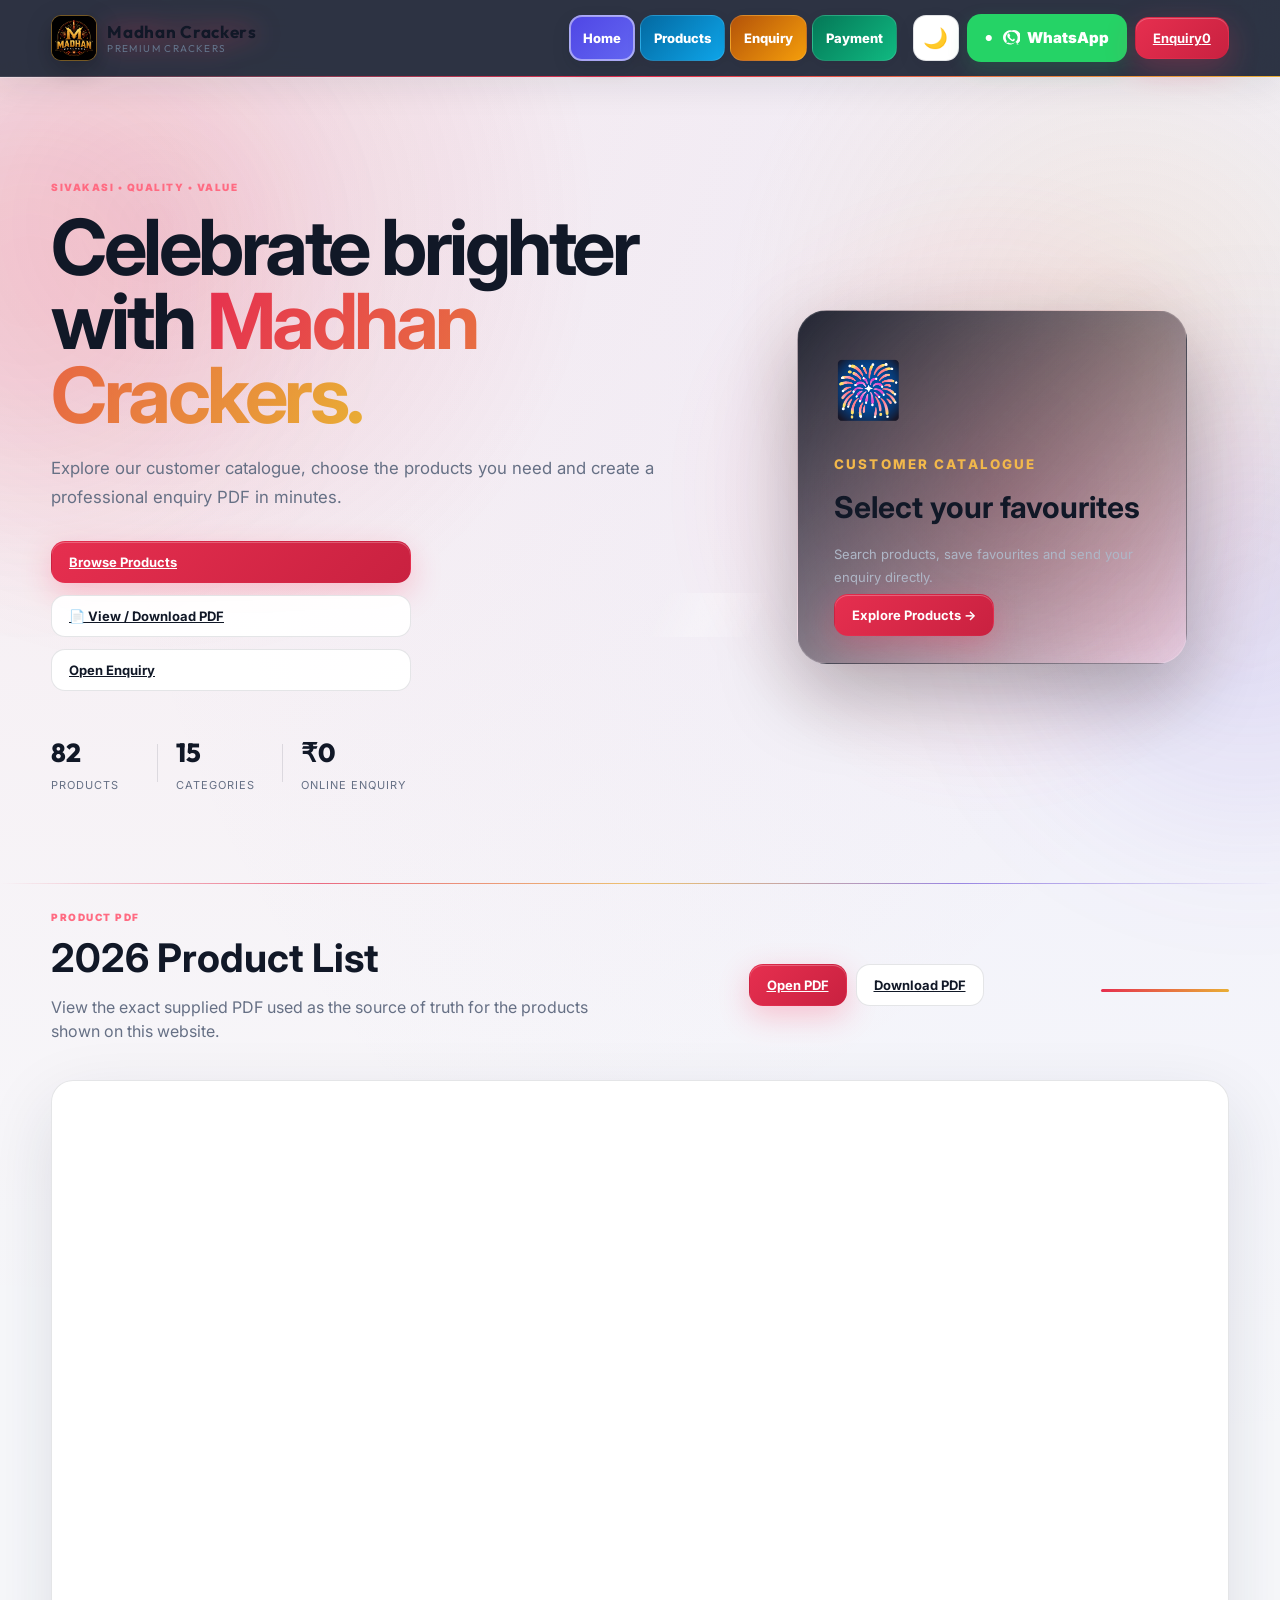
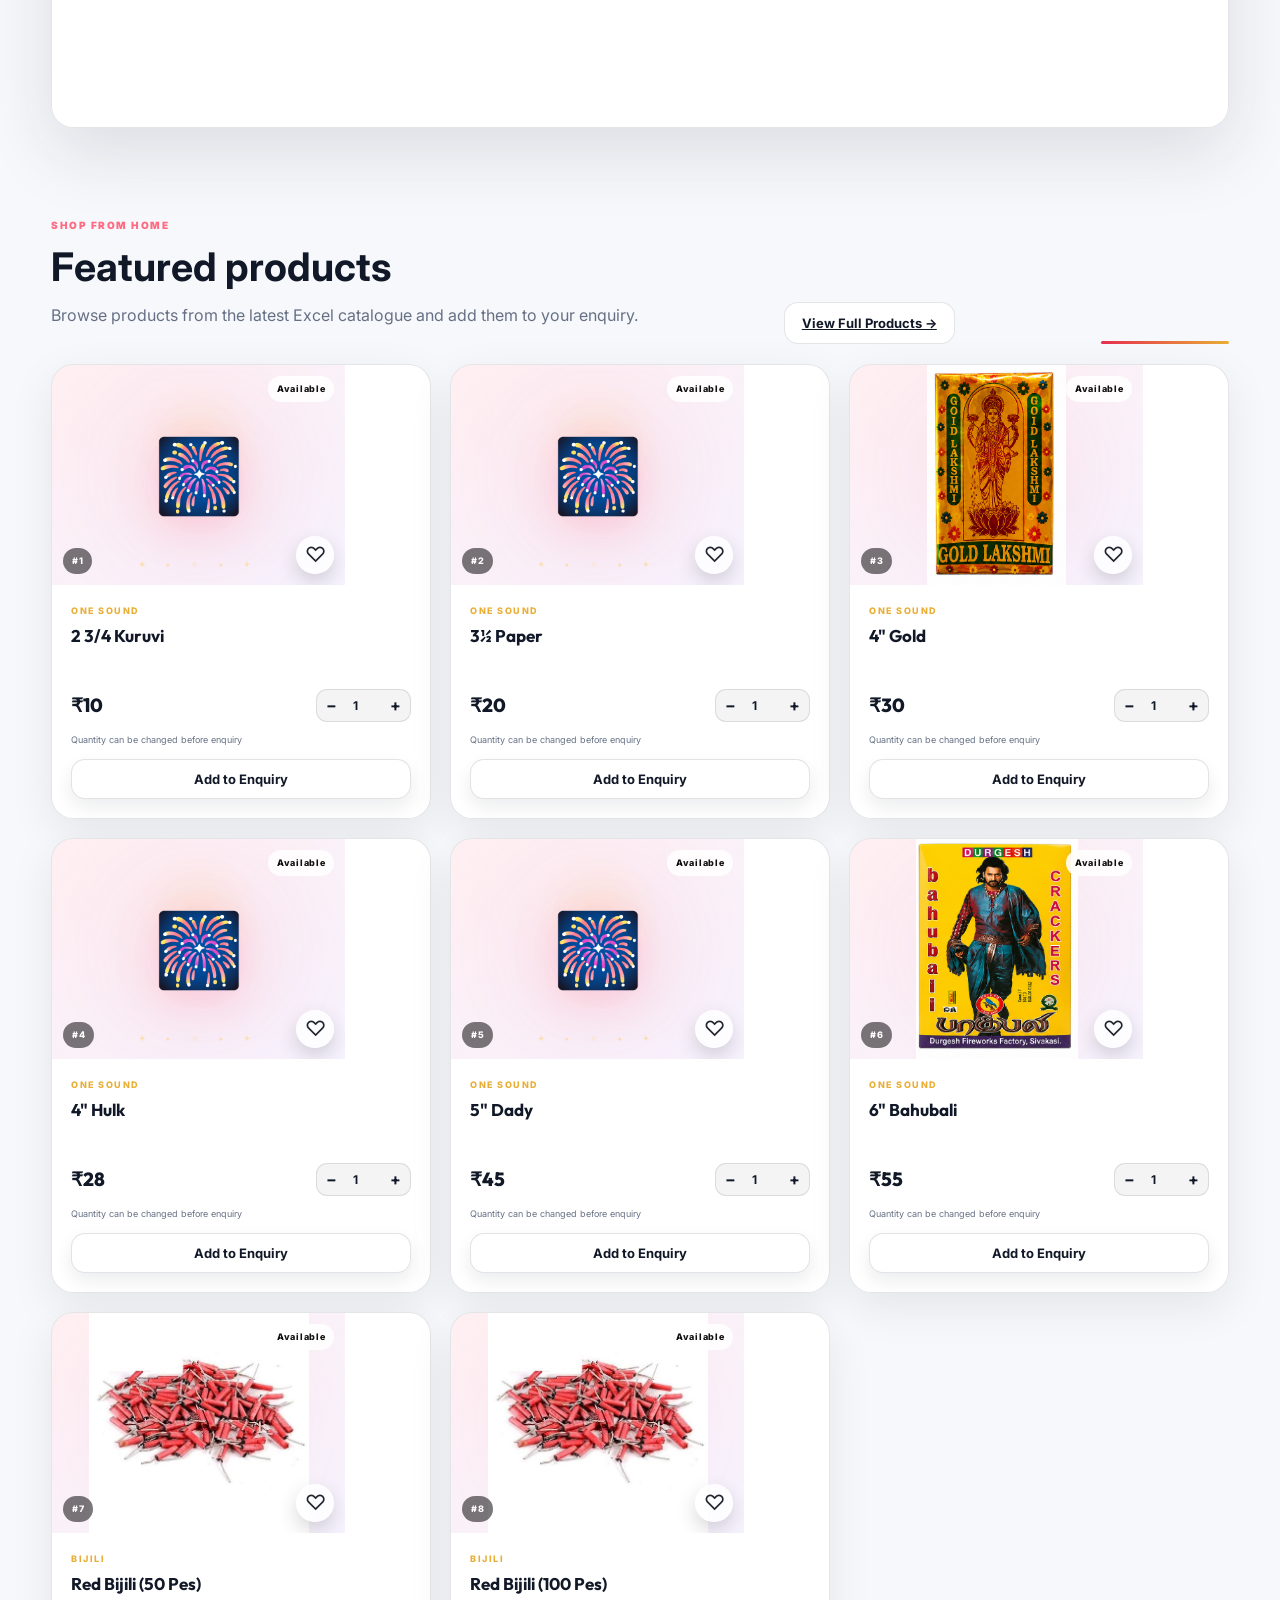
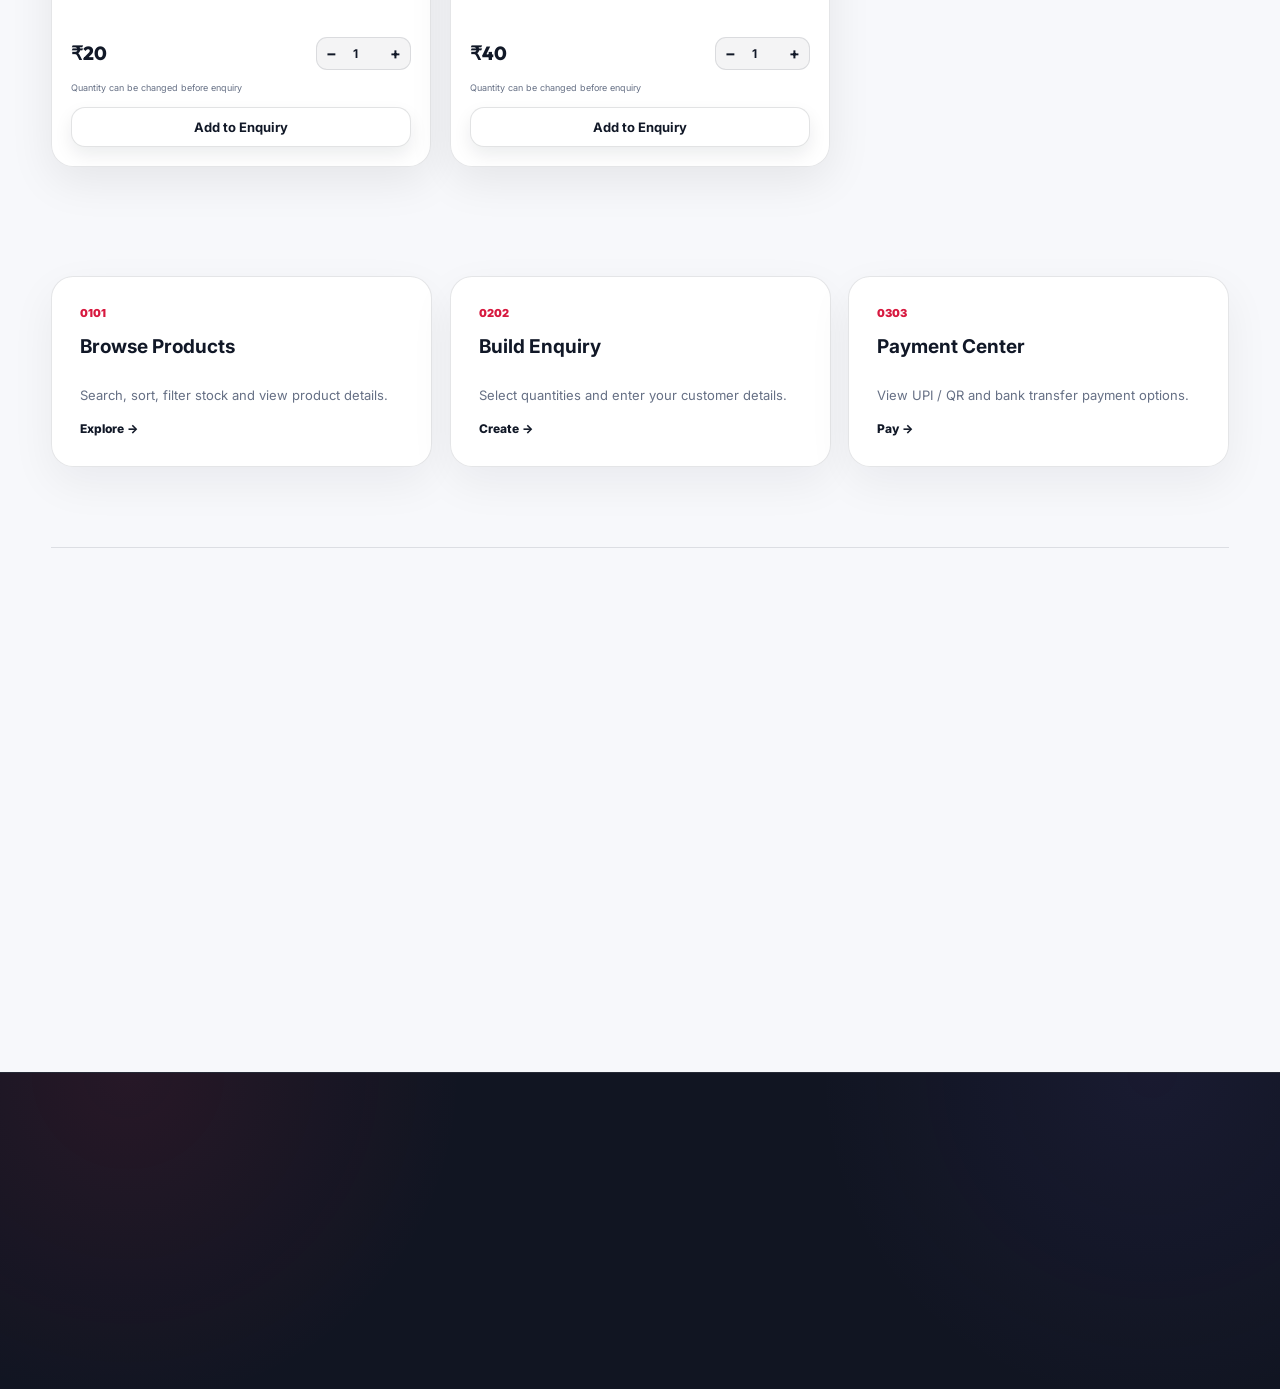
==== commit 7466cebc: "Polish navigation colors, theme and WhatsApp" ====
--- a/index.html
+++ b/index.html
@@ -13,7 +13,7 @@
 <button class="nav-mobile-toggle" type="button" onclick="toggleMobileNav()" aria-label="Menu">☰</button>
 <div class="nav-actions">
 <button class="ghost-btn theme-toggle" onclick="toggleDarkMode()" aria-label="Toggle theme"><span id="themeIcon">🌙</span></button>
-<a class="whatsapp-btn header-whatsapp" id="headerWhatsApp" href="#" aria-label="WhatsApp"><svg class="whatsapp-icon" viewBox="0 0 24 24" aria-hidden="true" focusable="false"><path fill="currentColor" d="M17.472 14.382c-.297-.149-1.758-.867-2.03-.967-.273-.099-.471-.148-.67.15-.197.297-.767.966-.94 1.164-.173.199-.347.223-.644.075-.297-.15-1.255-.463-2.39-1.475-.883-.788-1.48-1.761-1.653-2.059-.173-.297-.018-.458.13-.606.134-.133.298-.347.446-.52.149-.174.198-.298.298-.497.099-.198.05-.372-.025-.521-.075-.149-.669-1.611-.916-2.206-.242-.579-.487-.5-.67-.51l-.57-.01c-.198 0-.52.074-.792.372-.273.297-1.04 1.016-1.04 2.479 0 1.462 1.065 2.875 1.213 3.074.149.198 2.095 3.2 5.076 4.487.71.306 1.263.489 1.872.118.571-.085 1.758-.719 2.006-1.413.248-.694.248-1.289.173-1.413-.074-.124-.272-.198-.57-.347M12.004 2a9.92 9.92 0 1 0 5.468 16.2L22 22l-3.8-1.1A9.92 9.92 0 0 0 12.004 2m0 18.18a8.25 8.25 0 0 1-4.21-1.155l-.3-.178-3.015.878.884-2.94-.196-.302A8.24 8.24 0 1 1 12.004 20.18"/></svg> <span>WhatsApp</span></a>
+<a class="whatsapp-btn header-whatsapp" id="headerWhatsApp" href="https://wa.me/916374329677?text=Hello%20Madhan%20Crackers" target="_blank" rel="noopener" aria-label="WhatsApp"><svg class="whatsapp-icon" viewBox="0 0 24 24" aria-hidden="true" focusable="false"><path fill="currentColor" d="M17.472 14.382c-.297-.149-1.758-.867-2.03-.967-.273-.099-.471-.148-.67.15-.197.297-.767.966-.94 1.164-.173.199-.347.223-.644.075-.297-.15-1.255-.463-2.39-1.475-.883-.788-1.48-1.761-1.653-2.059-.173-.297-.018-.458.13-.606.134-.133.298-.347.446-.52.149-.174.198-.298.298-.497.099-.198.05-.372-.025-.521-.075-.149-.669-1.611-.916-2.206-.242-.579-.487-.5-.67-.51l-.57-.01c-.198 0-.52.074-.792.372-.273.297-1.04 1.016-1.04 2.479 0 1.462 1.065 2.875 1.213 3.074.149.198 2.095 3.2 5.076 4.487.71.306 1.263.489 1.872.118.571-.085 1.758-.719 2.006-1.413.248-.694.248-1.289.173-1.413-.074-.124-.272-.198-.57-.347M12.004 2a9.92 9.92 0 1 0 5.468 16.2L22 22l-3.8-1.1A9.92 9.92 0 0 0 12.004 2m0 18.18a8.25 8.25 0 0 1-4.21-1.155l-.3-.178-3.015.878.884-2.94-.196-.302A8.24 8.24 0 1 1 12.004 20.18"/></svg> <span>WhatsApp</span></a>
 <a class="cart-button primary-btn" href="enquiry.html" aria-label="Open Enquiry"><span>Enquiry</span><b id="cartCount">0</b></a>
 </div>
 </div></header><main><section class="home-hero"><div class="container home-hero-grid"><div><div class="eyebrow">SIVAKASI • QUALITY • VALUE</div><h1>Celebrate brighter with <span>Madhan Crackers.</span></h1><p>Explore our customer catalogue, choose the products you need and create a professional enquiry PDF in minutes.</p><div class="hero-actions home-main-flow"><a class="primary-btn" href="catalogue.html">Browse Products</a><a class="ghost-btn pdf-cta" href="renga%202026.pdf" target="_blank" rel="noopener">📄 View / Download PDF</a><a class="ghost-btn" href="enquiry.html">Open Enquiry</a></div><div class="hero-stats"><div><strong id="homeProductCount">0</strong><span>Products</span></div><div><strong id="homeCategoryCount">0</strong><span>Categories</span></div><div><strong>24/7</strong><span>Online Enquiry</span></div></div></div><div class="home-visual"><div class="visual-orbit"></div><div class="visual-card"><span>🎆</span><small>CUSTOMER CATALOGUE</small><strong>Select your favourites</strong><p>Search products, save favourites and send your enquiry directly.</p><a href="catalogue.html" class="primary-btn">Explore Products →</a></div></div></div></section><section class="container home-pdf-section" id="cataloguePdf"><div class="home-section-heading"><div><p class="eyebrow">PRODUCT PDF</p><h2>2026 Product List</h2><p>View the exact supplied PDF used as the source of truth for the products shown on this website.</p></div><div class="pdf-actions"><a class="primary-btn" href="renga%202026.pdf" target="_blank" rel="noopener">Open PDF</a><a class="ghost-btn" href="renga%202026.pdf" download>Download PDF</a></div></div><div class="pdf-viewer"><iframe src="renga%202026.pdf#view=FitH" title="2026 Product List PDF"></iframe></div></section><section class="container home-featured" id="homeProducts">
@@ -23,5 +23,5 @@
 <div class="footer-brand-block"><a class="footer-brand" href="index.html"><img class="footer-logo" src="logo.jpeg" alt="Madhan Crackers logo"><span><strong id="footerBrandName">Madhan Crackers</strong><small>Premium Customer Enquiry</small></span></a><p>Browse products, build an enquiry, download the PDF and contact us on WhatsApp.</p></div>
 <div class="footer-column"><h4>Quick Links</h4><a href="index.html">Home</a><a href="catalogue.html">Products</a><a href="enquiry.html">Enquiry</a><a href="payments.html">Payment</a></div>
 <div class="footer-column"><h4>Products</h4><a href="catalogue.html">All Products</a><a href="catalogue.html?category=SPARKLERS">Sparklers</a><a href="catalogue.html?category=FLOWER%20POTS">Flower Pots</a><a href="catalogue.html?category=COMBO%20OFFERS">Combo Offers</a></div>
-<div class="footer-column footer-contact"><h4>Contact</h4><a id="footerPhone" href="#">📞 Phone</a><a id="footerEmail" href="#">✉️ Email</a><span id="footerAddress">📍 Address</span><a id="footerWA" href="#"><svg class="whatsapp-icon" viewBox="0 0 24 24" aria-hidden="true" focusable="false"><path fill="currentColor" d="M17.472 14.382c-.297-.149-1.758-.867-2.03-.967-.273-.099-.471-.148-.67.15-.197.297-.767.966-.94 1.164-.173.199-.347.223-.644.075-.297-.15-1.255-.463-2.39-1.475-.883-.788-1.48-1.761-1.653-2.059-.173-.297-.018-.458.13-.606.134-.133.298-.347.446-.52.149-.174.198-.298.298-.497.099-.198.05-.372-.025-.521-.075-.149-.669-1.611-.916-2.206-.242-.579-.487-.5-.67-.51l-.57-.01c-.198 0-.52.074-.792.372-.273.297-1.04 1.016-1.04 2.479 0 1.462 1.065 2.875 1.213 3.074.149.198 2.095 3.2 5.076 4.487.71.306 1.263.489 1.872.118.571-.085 1.758-.719 2.006-1.413.248-.694.248-1.289.173-1.413-.074-.124-.272-.198-.57-.347M12.004 2a9.92 9.92 0 1 0 5.468 16.2L22 22l-3.8-1.1A9.92 9.92 0 0 0 12.004 2m0 18.18a8.25 8.25 0 0 1-4.21-1.155l-.3-.178-3.015.878.884-2.94-.196-.302A8.24 8.24 0 1 1 12.004 20.18"/></svg> <span>WhatsApp</span></a></div>
-</div><div class="container footer-bottom"><span>© <b id="footerYear">2026</b> <span id="footerBottomBrand">Madhan Crackers</span>. All rights reserved.</span><span>Customer Products • Enquiry • PDF • Payment</span></div></footer><a class="home-whatsapp-float" id="homeWhatsApp" href="#" aria-label="Chat on WhatsApp"><span class="wa-icon"><svg class="whatsapp-icon" viewBox="0 0 24 24" aria-hidden="true" focusable="false"><path fill="currentColor" d="M17.472 14.382c-.297-.149-1.758-.867-2.03-.967-.273-.099-.471-.148-.67.15-.197.297-.767.966-.94 1.164-.173.199-.347.223-.644.075-.297-.15-1.255-.463-2.39-1.475-.883-.788-1.48-1.761-1.653-2.059-.173-.297-.018-.458.13-.606.134-.133.298-.347.446-.52.149-.174.198-.298.298-.497.099-.198.05-.372-.025-.521-.075-.149-.669-1.611-.916-2.206-.242-.579-.487-.5-.67-.51l-.57-.01c-.198 0-.52.074-.792.372-.273.297-1.04 1.016-1.04 2.479 0 1.462 1.065 2.875 1.213 3.074.149.198 2.095 3.2 5.076 4.487.71.306 1.263.489 1.872.118.571-.085 1.758-.719 2.006-1.413.248-.694.248-1.289.173-1.413-.074-.124-.272-.198-.57-.347M12.004 2a9.92 9.92 0 1 0 5.468 16.2L22 22l-3.8-1.1A9.92 9.92 0 0 0 12.004 2m0 18.18a8.25 8.25 0 0 1-4.21-1.155l-.3-.178-3.015.878.884-2.94-.196-.302A8.24 8.24 0 1 1 12.004 20.18"/></svg></span><span class="wa-text">WhatsApp<small>Quick enquiry</small></span></a><div id="toast" class="toast"></div><script src="app.js"></script><script>function toggleMobileNav(){document.querySelector('.payment-nav')?.classList.toggle('mobile-open')}function renderHomeFeatured(){const grid=document.getElementById('homeFeaturedGrid');if(!grid)return;const list=products.filter(p=>Number(getFinalPrice(p))>0).slice(0,8);if(!list.length){grid.innerHTML='<div class="empty-products"><h3>No priced products available</h3><p>Products will appear here when a rate is added.</p></div>';return;}grid.classList.add('product-grid');grid.innerHTML=list.map((product,index)=>{const stock=getStock(product);const finalPrice=getFinalPrice(product);const discount=product.discount||0;const isOut=stock==='out';const ribbon=product.newArrival?'<span class="ribbon new">NEW</span>':product.popular?'<span class="ribbon best">BEST</span>':'';const priceHTML=discount>0?`<div class="price-stack"><strong>${formatPrice(finalPrice)}</strong><del>${formatPrice(product.price)}</del><em>${discount}% OFF</em></div>`:`<strong>${formatPrice(finalPrice)}</strong>`;return `<article class="product-card ${isOut?'is-out':''}" style="--delay:${Math.min(index*.035,.5)}s"><div class="product-image-wrap">${ribbon}<span class="product-number">#${product.number}</span><span class="status">${stockLabel(stock)}</span>${getProductImage(product)}</div><div class="product-info"><div class="category-label">${product.category}</div><h3 onclick="openProduct(${product.id})" class="product-title-link">${product.name}</h3><div class="product-bottom"><div>${priceHTML}</div><div class="qty-control"><button onclick="changeProductQty(${product.id},-1)">−</button><input id="qty-${product.id}" type="number" min="1" value="1"><button onclick="changeProductQty(${product.id},1)">+</button></div></div><span class="qty-rule">Quantity can be changed before enquiry</span>${isOut?'<button class="add-btn" disabled>Out of Stock</button>':cart.some(i=>i.id===product.id)?'<div class="selection-actions"><button class="add-btn selected-btn" onclick="showToast('Product already selected')">✓ Selected</button><button class="cancel-product-btn" onclick="removeFromCart('+product.id+')">Cancel</button></div>':`<button class="add-btn" onclick="addToCart(${product.id})">Add to Enquiry</button>`}</div></article>`;}).join('')}document.addEventListener('DOMContentLoaded',()=>{applyBusinessConfig();renderHomeFeatured();document.getElementById('homeProductCount').textContent=products.length;document.getElementById('homeCategoryCount').textContent=new Set(products.map(p=>p.category)).size;const c=BUSINESS_CONFIG;const n=document.getElementById('headerWhatsApp');if(n)n.href='https://wa.me/'+String(c.whatsapp).replace(/\D/g,'')+'?text='+encodeURIComponent('Hello '+c.name+', I have an enquiry.');const fp=document.getElementById('footerPhone');if(fp){fp.textContent='📞 '+c.phone;fp.href='tel:'+c.phone.replace(/\D/g,'')}const fe=document.getElementById('footerEmail');if(fe){fe.textContent='✉️ '+c.email;fe.href='mailto:'+c.email}const fa=document.getElementById('footerAddress');if(fa)fa.textContent='📍 '+c.address;const fwa=document.getElementById('footerWA');if(fwa)fwa.href=n?.href||'#';const hwa=document.getElementById('homeWhatsApp');if(hwa)hwa.href=n?.href||'#';document.getElementById('footerYear').textContent=new Date().getFullYear();});</script></body></html>+<div class="footer-column footer-contact"><h4>Contact</h4><a id="footerPhone" href="#">📞 Phone</a><a id="footerEmail" href="#">✉️ Email</a><span id="footerAddress">📍 Address</span><a id="footerWA" href="#"><svg class="whatsapp-icon" viewBox="0 0 24 24" aria-hidden="true" focusable="false"><path fill="currentColor" d="M17.472 14.382c-.297-.149-1.758-.867-2.03-.967-.273-.099-.471-.148-.67.15-.197.297-.767.966-.94 1.164-.173.199-.347.223-.644.075-.297-.15-1.255-.463-2.39-1.475-.883-.788-1.48-1.761-1.653-2.059-.173-.297-.018-.458.13-.606.134-.133.298-.347.446-.52.149-.174.198-.298.298-.497.099-.198.05-.372-.025-.521-.075-.149-.669-1.611-.916-2.206-.242-.579-.487-.5-.67-.51l-.57-.01c-.198 0-.52.074-.792.372-.273.297-1.04 1.016-1.04 2.479 0 1.462 1.065 2.875 1.213 3.074.149.198 2.095 3.2 5.076 4.487.71.306 1.263.489 1.872.118.571-.085 1.758-.719 2.006-1.413.248-.694.248-1.289.173-1.413-.074-.124-.272-.198-.57-.347M12.004 2a9.92 9.92 0 1 0 5.468 16.2L22 22l-3.8-1.1A9.92 9.92 0 0 0 12.004 2m0 18.18a8.25 8.25 0 0 1-4.21-1.155l-.3-.178-3.015.878.884-2.94-.196-.302A8.24 8.24 0 1 1 12.004 20.18"/></svg> <a class="footer-whatsapp-link" href="https://wa.me/916374329677?text=Hello%20Madhan%20Crackers" target="_blank" rel="noopener" target="_blank" rel="noopener">WhatsApp</a></a></div>
+</div><div class="container footer-bottom"><span>© <b id="footerYear">2026</b> <span id="footerBottomBrand">Madhan Crackers</span>. All rights reserved.</span><span>Customer Products • Enquiry • PDF • Payment</span></div></footer><a class="home-whatsapp-float" id="homeWhatsApp" href="https://wa.me/916374329677?text=Hello%20Madhan%20Crackers" target="_blank" rel="noopener" aria-label="Chat on WhatsApp"><span class="wa-icon"><svg class="whatsapp-icon" viewBox="0 0 24 24" aria-hidden="true" focusable="false"><path fill="currentColor" d="M17.472 14.382c-.297-.149-1.758-.867-2.03-.967-.273-.099-.471-.148-.67.15-.197.297-.767.966-.94 1.164-.173.199-.347.223-.644.075-.297-.15-1.255-.463-2.39-1.475-.883-.788-1.48-1.761-1.653-2.059-.173-.297-.018-.458.13-.606.134-.133.298-.347.446-.52.149-.174.198-.298.298-.497.099-.198.05-.372-.025-.521-.075-.149-.669-1.611-.916-2.206-.242-.579-.487-.5-.67-.51l-.57-.01c-.198 0-.52.074-.792.372-.273.297-1.04 1.016-1.04 2.479 0 1.462 1.065 2.875 1.213 3.074.149.198 2.095 3.2 5.076 4.487.71.306 1.263.489 1.872.118.571-.085 1.758-.719 2.006-1.413.248-.694.248-1.289.173-1.413-.074-.124-.272-.198-.57-.347M12.004 2a9.92 9.92 0 1 0 5.468 16.2L22 22l-3.8-1.1A9.92 9.92 0 0 0 12.004 2m0 18.18a8.25 8.25 0 0 1-4.21-1.155l-.3-.178-3.015.878.884-2.94-.196-.302A8.24 8.24 0 1 1 12.004 20.18"/></svg></span><span class="wa-text">WhatsApp<small>Quick enquiry</small></span></a><div id="toast" class="toast"></div><script src="app.js"></script><script>function toggleMobileNav(){document.querySelector('.payment-nav')?.classList.toggle('mobile-open')}function renderHomeFeatured(){const grid=document.getElementById('homeFeaturedGrid');if(!grid)return;const list=products.filter(p=>Number(getFinalPrice(p))>0).slice(0,8);if(!list.length){grid.innerHTML='<div class="empty-products"><h3>No priced products available</h3><p>Products will appear here when a rate is added.</p></div>';return;}grid.classList.add('product-grid');grid.innerHTML=list.map((product,index)=>{const stock=getStock(product);const finalPrice=getFinalPrice(product);const discount=product.discount||0;const isOut=stock==='out';const ribbon=product.newArrival?'<span class="ribbon new">NEW</span>':product.popular?'<span class="ribbon best">BEST</span>':'';const priceHTML=discount>0?`<div class="price-stack"><strong>${formatPrice(finalPrice)}</strong><del>${formatPrice(product.price)}</del><em>${discount}% OFF</em></div>`:`<strong>${formatPrice(finalPrice)}</strong>`;return `<article class="product-card ${isOut?'is-out':''}" style="--delay:${Math.min(index*.035,.5)}s"><div class="product-image-wrap">${ribbon}<span class="product-number">#${product.number}</span><span class="status">${stockLabel(stock)}</span>${getProductImage(product)}</div><div class="product-info"><div class="category-label">${product.category}</div><h3 onclick="openProduct(${product.id})" class="product-title-link">${product.name}</h3><div class="product-bottom"><div>${priceHTML}</div><div class="qty-control"><button onclick="changeProductQty(${product.id},-1)">−</button><input id="qty-${product.id}" type="number" min="1" value="1"><button onclick="changeProductQty(${product.id},1)">+</button></div></div><span class="qty-rule">Quantity can be changed before enquiry</span>${isOut?'<button class="add-btn" disabled>Out of Stock</button>':cart.some(i=>i.id===product.id)?'<div class="selection-actions"><button class="add-btn selected-btn" onclick="showToast('Product already selected')">✓ Selected</button><button class="cancel-product-btn" onclick="removeFromCart('+product.id+')">Cancel</button></div>':`<button class="add-btn" onclick="addToCart(${product.id})">Add to Enquiry</button>`}</div></article>`;}).join('')}document.addEventListener('DOMContentLoaded',()=>{applyBusinessConfig();renderHomeFeatured();document.getElementById('homeProductCount').textContent=products.length;document.getElementById('homeCategoryCount').textContent=new Set(products.map(p=>p.category)).size;const c=BUSINESS_CONFIG;const n=document.getElementById('headerWhatsApp');if(n)n.href='https://wa.me/'+String(c.whatsapp).replace(/\D/g,'')+'?text='+encodeURIComponent('Hello '+c.name+', I have an enquiry.');const fp=document.getElementById('footerPhone');if(fp){fp.textContent='📞 '+c.phone;fp.href='tel:'+c.phone.replace(/\D/g,'')}const fe=document.getElementById('footerEmail');if(fe){fe.textContent='✉️ '+c.email;fe.href='mailto:'+c.email}const fa=document.getElementById('footerAddress');if(fa)fa.textContent='📍 '+c.address;const fwa=document.getElementById('footerWA');if(fwa)fwa.href=n?.href||'#';const hwa=document.getElementById('homeWhatsApp');if(hwa)hwa.href=n?.href||'#';document.getElementById('footerYear').textContent=new Date().getFullYear();});</script></body></html>
--- a/styles.css
+++ b/styles.css
@@ -3017,3 +3017,272 @@
 }
 
 /* === CHATGPT FINISH FIX V3 END === */
+
+/* === CHATGPT FINAL UI POLISH V5 START === */
+
+:root{
+  --mc-home-a:#4f46e5;
+  --mc-home-b:#6366f1;
+
+  --mc-products-a:#0369a1;
+  --mc-products-b:#0ea5e9;
+
+  --mc-enquiry-a:#b45309;
+  --mc-enquiry-b:#f59e0b;
+
+  --mc-payment-a:#047857;
+  --mc-payment-b:#10b981;
+
+  --mc-brand-light:#111827;
+  --mc-tag-light:#64748b;
+  --mc-brand-dark:#f8fafc;
+  --mc-tag-dark:#cbd5e1;
+}
+
+/* ---------------------------------------------------------
+   Brand colors
+   Light mode = high contrast dark text
+   Dark mode = clean white text
+   --------------------------------------------------------- */
+
+.brand-copy strong,
+#brandName{
+  color:var(--mc-brand-light)!important;
+}
+
+.brand-copy small{
+  color:var(--mc-tag-light)!important;
+}
+
+body.dark-mode .brand-copy strong,
+body.dark-mode #brandName{
+  color:var(--mc-brand-dark)!important;
+}
+
+body.dark-mode .brand-copy small{
+  color:var(--mc-tag-dark)!important;
+}
+
+/* ---------------------------------------------------------
+   Theme button: visible on both desktop and mobile
+   --------------------------------------------------------- */
+
+.theme-toggle{
+  display:grid!important;
+  place-items:center!important;
+  opacity:1!important;
+  visibility:visible!important;
+  flex:0 0 auto!important;
+
+  width:44px!important;
+  height:44px!important;
+  min-width:44px!important;
+  min-height:44px!important;
+
+  padding:0!important;
+  margin:0!important;
+
+  border-radius:13px!important;
+  border:1px solid rgba(15,23,42,.12)!important;
+
+  background:#ffffff!important;
+  color:#111827!important;
+
+  box-shadow:0 6px 16px rgba(15,23,42,.10)!important;
+}
+
+#themeIcon{
+  display:block!important;
+  opacity:1!important;
+  visibility:visible!important;
+  font-size:20px!important;
+  line-height:1!important;
+}
+
+body.dark-mode .theme-toggle{
+  background:rgba(255,255,255,.08)!important;
+  color:#ffffff!important;
+  border-color:rgba(255,255,255,.13)!important;
+  box-shadow:0 6px 16px rgba(0,0,0,.20)!important;
+}
+
+/* ---------------------------------------------------------
+   Navigation
+   One professional color system on DESKTOP + MOBILE
+   --------------------------------------------------------- */
+
+.payment-nav a{
+  color:#ffffff!important;
+  font-weight:800!important;
+  border:1px solid rgba(255,255,255,.12)!important;
+  box-shadow:0 5px 14px rgba(15,23,42,.10)!important;
+  transition:
+    transform .18s ease,
+    box-shadow .18s ease,
+    filter .18s ease!important;
+}
+
+.payment-nav a:nth-child(1){
+  background:linear-gradient(135deg,var(--mc-home-a),var(--mc-home-b))!important;
+}
+
+.payment-nav a:nth-child(2){
+  background:linear-gradient(135deg,var(--mc-products-a),var(--mc-products-b))!important;
+}
+
+.payment-nav a:nth-child(3){
+  background:linear-gradient(135deg,var(--mc-enquiry-a),var(--mc-enquiry-b))!important;
+}
+
+.payment-nav a:nth-child(4){
+  background:linear-gradient(135deg,var(--mc-payment-a),var(--mc-payment-b))!important;
+}
+
+.payment-nav a:hover{
+  transform:translateY(-1px)!important;
+  filter:brightness(1.04)!important;
+}
+
+.payment-nav a.active{
+  outline:2px solid rgba(255,255,255,.42)!important;
+  outline-offset:-2px!important;
+  box-shadow:
+    0 7px 17px rgba(15,23,42,.16),
+    inset 0 0 0 1px rgba(255,255,255,.08)!important;
+}
+
+/* ---------------------------------------------------------
+   Header WhatsApp icon remains green
+   --------------------------------------------------------- */
+
+.header-whatsapp{
+  background:#25D366!important;
+  color:#ffffff!important;
+}
+
+/* ---------------------------------------------------------
+   Footer WhatsApp:
+   no green box, just clean clickable text
+   --------------------------------------------------------- */
+
+.footer-whatsapp-link{
+  display:inline-flex!important;
+  align-items:center!important;
+  gap:6px!important;
+
+  margin:0!important;
+  padding:0!important;
+
+  background:transparent!important;
+  border:0!important;
+  box-shadow:none!important;
+
+  color:inherit!important;
+  text-decoration:none!important;
+  font:inherit!important;
+}
+
+.footer-whatsapp-link:hover{
+  color:#25D366!important;
+  text-decoration:underline!important;
+}
+
+/* ---------------------------------------------------------
+   Remove the floating green WhatsApp bubble at bottom-right.
+   User still has WhatsApp in the Contact footer.
+   --------------------------------------------------------- */
+
+.home-whatsapp-float,
+.floating-whatsapp,
+.whatsapp-float,
+.floating-wa,
+.whatsapp-sticky,
+.whatsapp-button-fixed,
+.fixed-whatsapp,
+.whatsapp-floating{
+  display:none!important;
+}
+
+/* ---------------------------------------------------------
+   Desktop sizing
+   --------------------------------------------------------- */
+
+@media (min-width:769px){
+
+  .payment-nav{
+    gap:8px!important;
+  }
+
+  .payment-nav a{
+    min-height:46px!important;
+    padding:0 16px!important;
+    border-radius:13px!important;
+    font-size:13px!important;
+  }
+
+  .theme-toggle{
+    width:46px!important;
+    height:46px!important;
+    min-width:46px!important;
+    min-height:46px!important;
+  }
+
+  .brand-copy strong,
+  #brandName{
+    font-size:17px!important;
+    line-height:1.12!important;
+  }
+
+  .brand-copy small{
+    font-size:10px!important;
+  }
+}
+
+/* ---------------------------------------------------------
+   Mobile sizing / visibility
+   --------------------------------------------------------- */
+
+@media (max-width:768px){
+
+  .theme-toggle{
+    display:grid!important;
+    place-items:center!important;
+
+    width:42px!important;
+    height:42px!important;
+    min-width:42px!important;
+    min-height:42px!important;
+  }
+
+  #themeIcon{
+    display:block!important;
+    font-size:19px!important;
+  }
+
+  .brand-copy strong,
+  #brandName{
+    color:var(--mc-brand-light)!important;
+    font-size:12px!important;
+    line-height:1.15!important;
+  }
+
+  .brand-copy small{
+    color:var(--mc-tag-light)!important;
+    font-size:8px!important;
+  }
+
+  body.dark-mode .brand-copy strong,
+  body.dark-mode #brandName{
+    color:var(--mc-brand-dark)!important;
+  }
+
+  body.dark-mode .brand-copy small{
+    color:var(--mc-tag-dark)!important;
+  }
+
+  .payment-nav a{
+    font-size:10px!important;
+  }
+}
+
+/* === CHATGPT FINAL UI POLISH V5 END === */
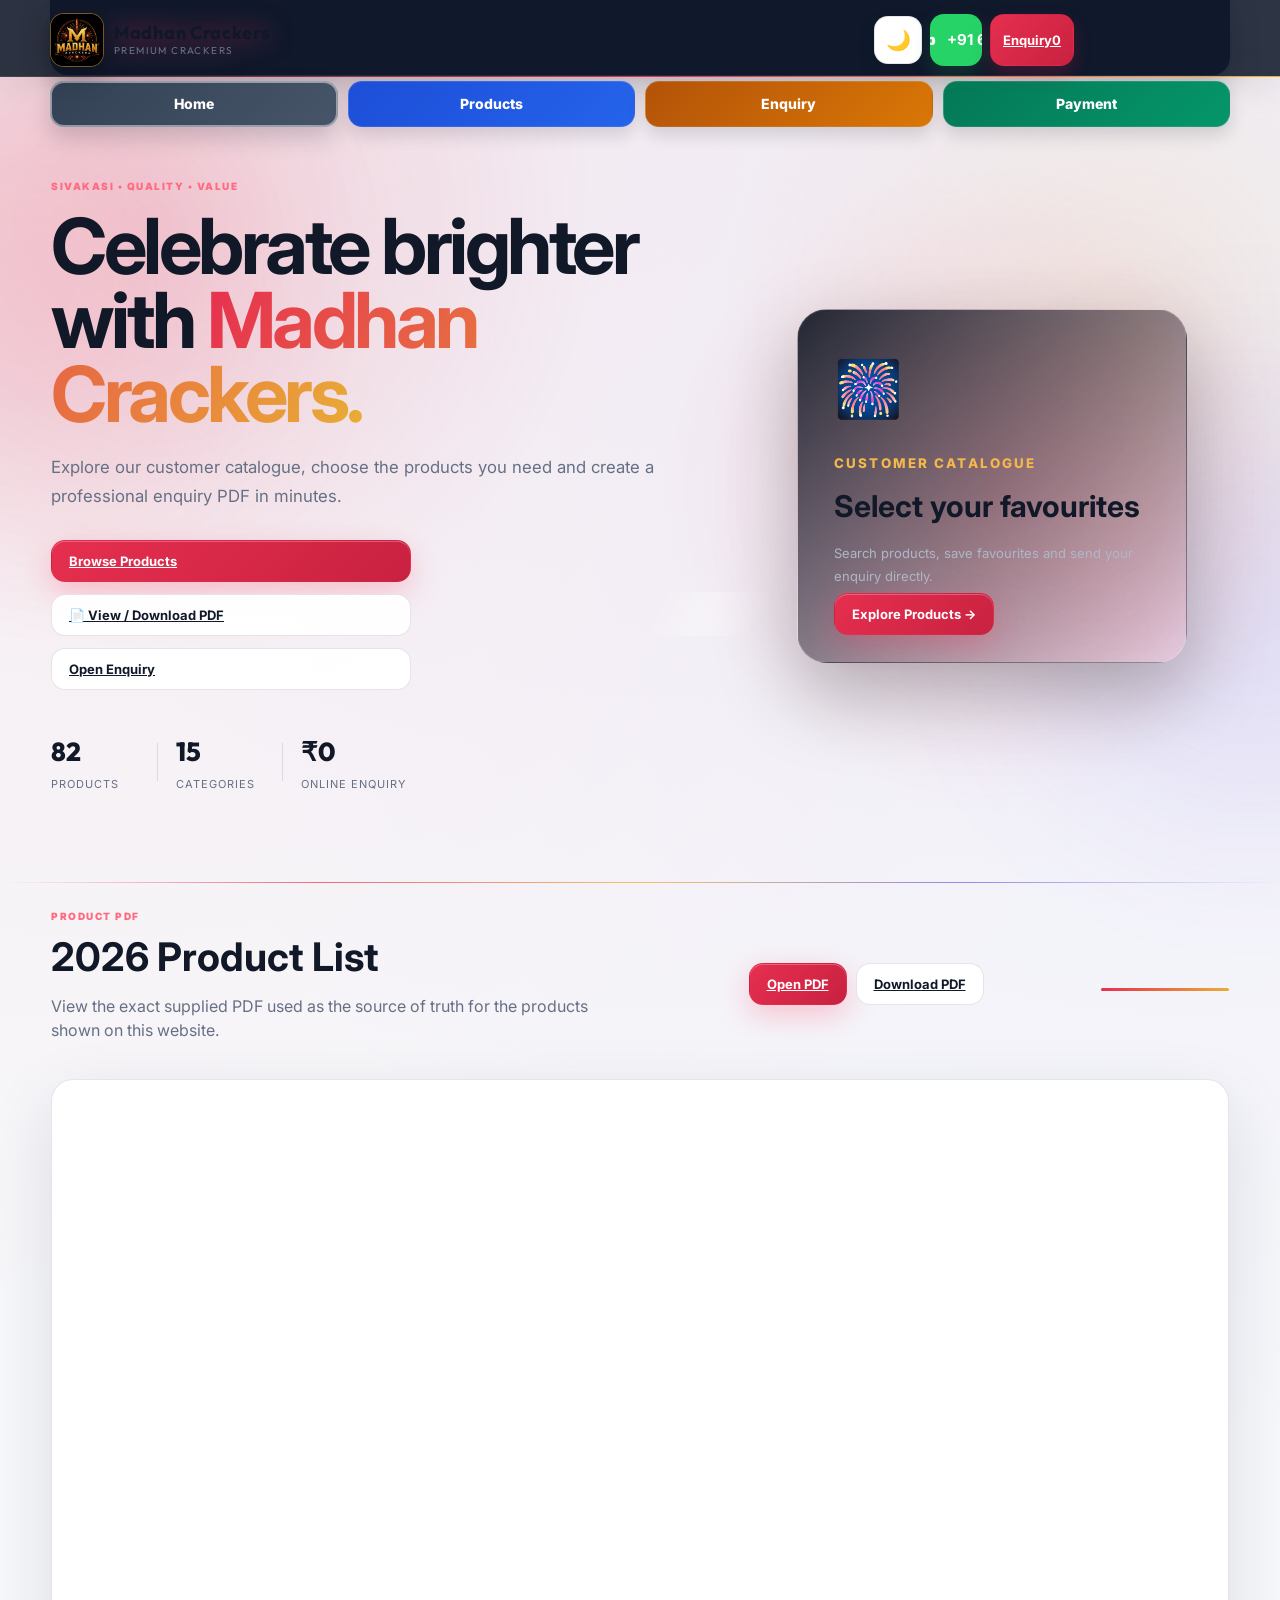
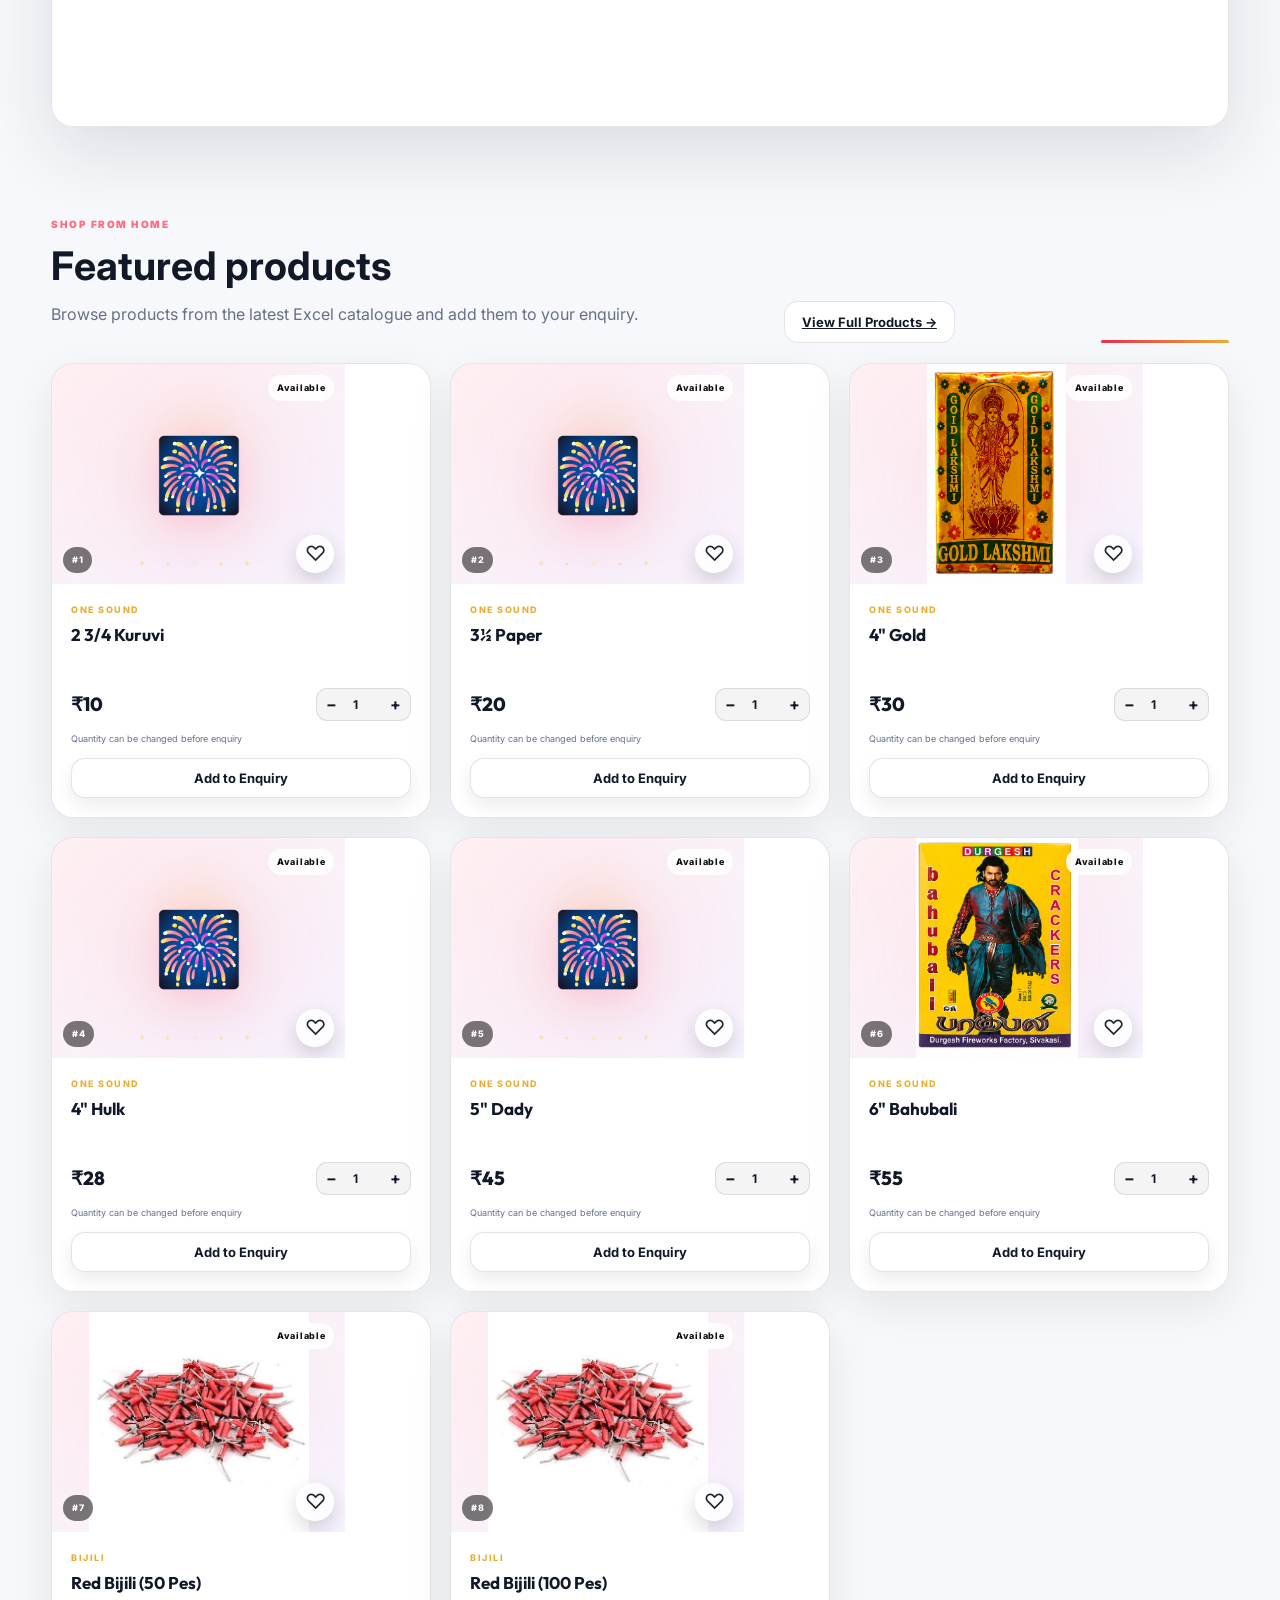
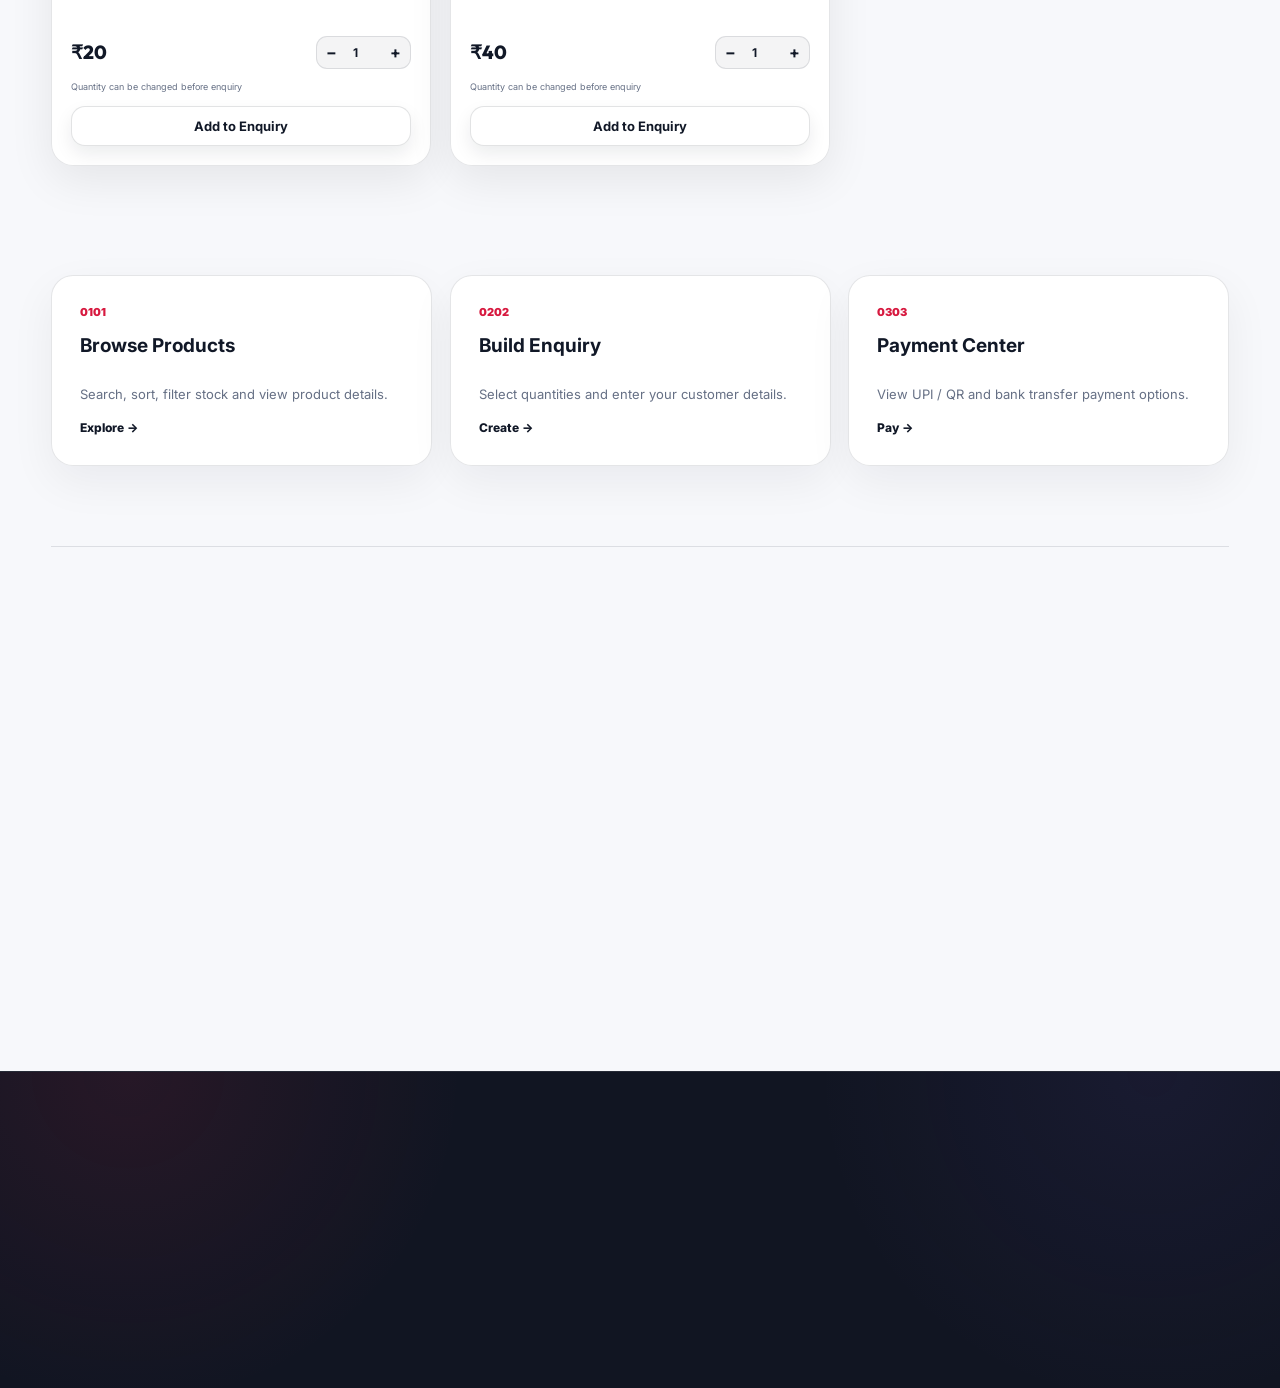
==== commit 4f7051ae: "Finalize pro header and contact WhatsApp number" ====
--- a/index.html
+++ b/index.html
@@ -13,7 +13,7 @@
 <button class="nav-mobile-toggle" type="button" onclick="toggleMobileNav()" aria-label="Menu">☰</button>
 <div class="nav-actions">
 <button class="ghost-btn theme-toggle" onclick="toggleDarkMode()" aria-label="Toggle theme"><span id="themeIcon">🌙</span></button>
-<a class="whatsapp-btn header-whatsapp" id="headerWhatsApp" href="https://wa.me/916374329677?text=Hello%20Madhan%20Crackers" target="_blank" rel="noopener" aria-label="WhatsApp"><svg class="whatsapp-icon" viewBox="0 0 24 24" aria-hidden="true" focusable="false"><path fill="currentColor" d="M17.472 14.382c-.297-.149-1.758-.867-2.03-.967-.273-.099-.471-.148-.67.15-.197.297-.767.966-.94 1.164-.173.199-.347.223-.644.075-.297-.15-1.255-.463-2.39-1.475-.883-.788-1.48-1.761-1.653-2.059-.173-.297-.018-.458.13-.606.134-.133.298-.347.446-.52.149-.174.198-.298.298-.497.099-.198.05-.372-.025-.521-.075-.149-.669-1.611-.916-2.206-.242-.579-.487-.5-.67-.51l-.57-.01c-.198 0-.52.074-.792.372-.273.297-1.04 1.016-1.04 2.479 0 1.462 1.065 2.875 1.213 3.074.149.198 2.095 3.2 5.076 4.487.71.306 1.263.489 1.872.118.571-.085 1.758-.719 2.006-1.413.248-.694.248-1.289.173-1.413-.074-.124-.272-.198-.57-.347M12.004 2a9.92 9.92 0 1 0 5.468 16.2L22 22l-3.8-1.1A9.92 9.92 0 0 0 12.004 2m0 18.18a8.25 8.25 0 0 1-4.21-1.155l-.3-.178-3.015.878.884-2.94-.196-.302A8.24 8.24 0 1 1 12.004 20.18"/></svg> <span>WhatsApp</span></a>
+<a class="whatsapp-btn header-whatsapp" id="headerWhatsApp" href="https://wa.me/916374329677?text=Hello%20Madhan%20Crackers" target="_blank" rel="noopener" aria-label="WhatsApp" href="https://wa.me/916374329677?text=Hello%20Madhan%20Crackers" target="_blank" rel="noopener" class="footer-whatsapp-link">WhatsApp <strong class="footer-whatsapp-number">+91 63743 29677</strong></a>
 <a class="cart-button primary-btn" href="enquiry.html" aria-label="Open Enquiry"><span>Enquiry</span><b id="cartCount">0</b></a>
 </div>
 </div></header><main><section class="home-hero"><div class="container home-hero-grid"><div><div class="eyebrow">SIVAKASI • QUALITY • VALUE</div><h1>Celebrate brighter with <span>Madhan Crackers.</span></h1><p>Explore our customer catalogue, choose the products you need and create a professional enquiry PDF in minutes.</p><div class="hero-actions home-main-flow"><a class="primary-btn" href="catalogue.html">Browse Products</a><a class="ghost-btn pdf-cta" href="renga%202026.pdf" target="_blank" rel="noopener">📄 View / Download PDF</a><a class="ghost-btn" href="enquiry.html">Open Enquiry</a></div><div class="hero-stats"><div><strong id="homeProductCount">0</strong><span>Products</span></div><div><strong id="homeCategoryCount">0</strong><span>Categories</span></div><div><strong>24/7</strong><span>Online Enquiry</span></div></div></div><div class="home-visual"><div class="visual-orbit"></div><div class="visual-card"><span>🎆</span><small>CUSTOMER CATALOGUE</small><strong>Select your favourites</strong><p>Search products, save favourites and send your enquiry directly.</p><a href="catalogue.html" class="primary-btn">Explore Products →</a></div></div></div></section><section class="container home-pdf-section" id="cataloguePdf"><div class="home-section-heading"><div><p class="eyebrow">PRODUCT PDF</p><h2>2026 Product List</h2><p>View the exact supplied PDF used as the source of truth for the products shown on this website.</p></div><div class="pdf-actions"><a class="primary-btn" href="renga%202026.pdf" target="_blank" rel="noopener">Open PDF</a><a class="ghost-btn" href="renga%202026.pdf" download>Download PDF</a></div></div><div class="pdf-viewer"><iframe src="renga%202026.pdf#view=FitH" title="2026 Product List PDF"></iframe></div></section><section class="container home-featured" id="homeProducts">
@@ -23,5 +23,5 @@
 <div class="footer-brand-block"><a class="footer-brand" href="index.html"><img class="footer-logo" src="logo.jpeg" alt="Madhan Crackers logo"><span><strong id="footerBrandName">Madhan Crackers</strong><small>Premium Customer Enquiry</small></span></a><p>Browse products, build an enquiry, download the PDF and contact us on WhatsApp.</p></div>
 <div class="footer-column"><h4>Quick Links</h4><a href="index.html">Home</a><a href="catalogue.html">Products</a><a href="enquiry.html">Enquiry</a><a href="payments.html">Payment</a></div>
 <div class="footer-column"><h4>Products</h4><a href="catalogue.html">All Products</a><a href="catalogue.html?category=SPARKLERS">Sparklers</a><a href="catalogue.html?category=FLOWER%20POTS">Flower Pots</a><a href="catalogue.html?category=COMBO%20OFFERS">Combo Offers</a></div>
-<div class="footer-column footer-contact"><h4>Contact</h4><a id="footerPhone" href="#">📞 Phone</a><a id="footerEmail" href="#">✉️ Email</a><span id="footerAddress">📍 Address</span><a id="footerWA" href="#"><svg class="whatsapp-icon" viewBox="0 0 24 24" aria-hidden="true" focusable="false"><path fill="currentColor" d="M17.472 14.382c-.297-.149-1.758-.867-2.03-.967-.273-.099-.471-.148-.67.15-.197.297-.767.966-.94 1.164-.173.199-.347.223-.644.075-.297-.15-1.255-.463-2.39-1.475-.883-.788-1.48-1.761-1.653-2.059-.173-.297-.018-.458.13-.606.134-.133.298-.347.446-.52.149-.174.198-.298.298-.497.099-.198.05-.372-.025-.521-.075-.149-.669-1.611-.916-2.206-.242-.579-.487-.5-.67-.51l-.57-.01c-.198 0-.52.074-.792.372-.273.297-1.04 1.016-1.04 2.479 0 1.462 1.065 2.875 1.213 3.074.149.198 2.095 3.2 5.076 4.487.71.306 1.263.489 1.872.118.571-.085 1.758-.719 2.006-1.413.248-.694.248-1.289.173-1.413-.074-.124-.272-.198-.57-.347M12.004 2a9.92 9.92 0 1 0 5.468 16.2L22 22l-3.8-1.1A9.92 9.92 0 0 0 12.004 2m0 18.18a8.25 8.25 0 0 1-4.21-1.155l-.3-.178-3.015.878.884-2.94-.196-.302A8.24 8.24 0 1 1 12.004 20.18"/></svg> <a class="footer-whatsapp-link" href="https://wa.me/916374329677?text=Hello%20Madhan%20Crackers" target="_blank" rel="noopener" target="_blank" rel="noopener">WhatsApp</a></a></div>
-</div><div class="container footer-bottom"><span>© <b id="footerYear">2026</b> <span id="footerBottomBrand">Madhan Crackers</span>. All rights reserved.</span><span>Customer Products • Enquiry • PDF • Payment</span></div></footer><a class="home-whatsapp-float" id="homeWhatsApp" href="https://wa.me/916374329677?text=Hello%20Madhan%20Crackers" target="_blank" rel="noopener" aria-label="Chat on WhatsApp"><span class="wa-icon"><svg class="whatsapp-icon" viewBox="0 0 24 24" aria-hidden="true" focusable="false"><path fill="currentColor" d="M17.472 14.382c-.297-.149-1.758-.867-2.03-.967-.273-.099-.471-.148-.67.15-.197.297-.767.966-.94 1.164-.173.199-.347.223-.644.075-.297-.15-1.255-.463-2.39-1.475-.883-.788-1.48-1.761-1.653-2.059-.173-.297-.018-.458.13-.606.134-.133.298-.347.446-.52.149-.174.198-.298.298-.497.099-.198.05-.372-.025-.521-.075-.149-.669-1.611-.916-2.206-.242-.579-.487-.5-.67-.51l-.57-.01c-.198 0-.52.074-.792.372-.273.297-1.04 1.016-1.04 2.479 0 1.462 1.065 2.875 1.213 3.074.149.198 2.095 3.2 5.076 4.487.71.306 1.263.489 1.872.118.571-.085 1.758-.719 2.006-1.413.248-.694.248-1.289.173-1.413-.074-.124-.272-.198-.57-.347M12.004 2a9.92 9.92 0 1 0 5.468 16.2L22 22l-3.8-1.1A9.92 9.92 0 0 0 12.004 2m0 18.18a8.25 8.25 0 0 1-4.21-1.155l-.3-.178-3.015.878.884-2.94-.196-.302A8.24 8.24 0 1 1 12.004 20.18"/></svg></span><span class="wa-text">WhatsApp<small>Quick enquiry</small></span></a><div id="toast" class="toast"></div><script src="app.js"></script><script>function toggleMobileNav(){document.querySelector('.payment-nav')?.classList.toggle('mobile-open')}function renderHomeFeatured(){const grid=document.getElementById('homeFeaturedGrid');if(!grid)return;const list=products.filter(p=>Number(getFinalPrice(p))>0).slice(0,8);if(!list.length){grid.innerHTML='<div class="empty-products"><h3>No priced products available</h3><p>Products will appear here when a rate is added.</p></div>';return;}grid.classList.add('product-grid');grid.innerHTML=list.map((product,index)=>{const stock=getStock(product);const finalPrice=getFinalPrice(product);const discount=product.discount||0;const isOut=stock==='out';const ribbon=product.newArrival?'<span class="ribbon new">NEW</span>':product.popular?'<span class="ribbon best">BEST</span>':'';const priceHTML=discount>0?`<div class="price-stack"><strong>${formatPrice(finalPrice)}</strong><del>${formatPrice(product.price)}</del><em>${discount}% OFF</em></div>`:`<strong>${formatPrice(finalPrice)}</strong>`;return `<article class="product-card ${isOut?'is-out':''}" style="--delay:${Math.min(index*.035,.5)}s"><div class="product-image-wrap">${ribbon}<span class="product-number">#${product.number}</span><span class="status">${stockLabel(stock)}</span>${getProductImage(product)}</div><div class="product-info"><div class="category-label">${product.category}</div><h3 onclick="openProduct(${product.id})" class="product-title-link">${product.name}</h3><div class="product-bottom"><div>${priceHTML}</div><div class="qty-control"><button onclick="changeProductQty(${product.id},-1)">−</button><input id="qty-${product.id}" type="number" min="1" value="1"><button onclick="changeProductQty(${product.id},1)">+</button></div></div><span class="qty-rule">Quantity can be changed before enquiry</span>${isOut?'<button class="add-btn" disabled>Out of Stock</button>':cart.some(i=>i.id===product.id)?'<div class="selection-actions"><button class="add-btn selected-btn" onclick="showToast('Product already selected')">✓ Selected</button><button class="cancel-product-btn" onclick="removeFromCart('+product.id+')">Cancel</button></div>':`<button class="add-btn" onclick="addToCart(${product.id})">Add to Enquiry</button>`}</div></article>`;}).join('')}document.addEventListener('DOMContentLoaded',()=>{applyBusinessConfig();renderHomeFeatured();document.getElementById('homeProductCount').textContent=products.length;document.getElementById('homeCategoryCount').textContent=new Set(products.map(p=>p.category)).size;const c=BUSINESS_CONFIG;const n=document.getElementById('headerWhatsApp');if(n)n.href='https://wa.me/'+String(c.whatsapp).replace(/\D/g,'')+'?text='+encodeURIComponent('Hello '+c.name+', I have an enquiry.');const fp=document.getElementById('footerPhone');if(fp){fp.textContent='📞 '+c.phone;fp.href='tel:'+c.phone.replace(/\D/g,'')}const fe=document.getElementById('footerEmail');if(fe){fe.textContent='✉️ '+c.email;fe.href='mailto:'+c.email}const fa=document.getElementById('footerAddress');if(fa)fa.textContent='📍 '+c.address;const fwa=document.getElementById('footerWA');if(fwa)fwa.href=n?.href||'#';const hwa=document.getElementById('homeWhatsApp');if(hwa)hwa.href=n?.href||'#';document.getElementById('footerYear').textContent=new Date().getFullYear();});</script></body></html>+<div class="footer-column footer-contact"><h4>Contact</h4><a id="footerPhone" href="#">📞 Phone</a><a id="footerEmail" href="#">✉️ Email</a><span id="footerAddress">📍 Address</span><a id="footerWA" href="#"><svg class="whatsapp-icon" viewBox="0 0 24 24" aria-hidden="true" focusable="false"><path fill="currentColor" d="M17.472 14.382c-.297-.149-1.758-.867-2.03-.967-.273-.099-.471-.148-.67.15-.197.297-.767.966-.94 1.164-.173.199-.347.223-.644.075-.297-.15-1.255-.463-2.39-1.475-.883-.788-1.48-1.761-1.653-2.059-.173-.297-.018-.458.13-.606.134-.133.298-.347.446-.52.149-.174.198-.298.298-.497.099-.198.05-.372-.025-.521-.075-.149-.669-1.611-.916-2.206-.242-.579-.487-.5-.67-.51l-.57-.01c-.198 0-.52.074-.792.372-.273.297-1.04 1.016-1.04 2.479 0 1.462 1.065 2.875 1.213 3.074.149.198 2.095 3.2 5.076 4.487.71.306 1.263.489 1.872.118.571-.085 1.758-.719 2.006-1.413.248-.694.248-1.289.173-1.413-.074-.124-.272-.198-.57-.347M12.004 2a9.92 9.92 0 1 0 5.468 16.2L22 22l-3.8-1.1A9.92 9.92 0 0 0 12.004 2m0 18.18a8.25 8.25 0 0 1-4.21-1.155l-.3-.178-3.015.878.884-2.94-.196-.302A8.24 8.24 0 1 1 12.004 20.18"/></svg> <a class="footer-whatsapp-link" href="https://wa.me/916374329677?text=Hello%20Madhan%20Crackers" target="_blank" rel="noopener" target="_blank" rel="noopener" href="https://wa.me/916374329677?text=Hello%20Madhan%20Crackers" target="_blank" rel="noopener" class="footer-whatsapp-link">WhatsApp <strong class="footer-whatsapp-number">+91 63743 29677</strong></a></a></div>
+</div><div class="container footer-bottom"><span>© <b id="footerYear">2026</b> <span id="footerBottomBrand">Madhan Crackers</span>. All rights reserved.</span><span>Customer Products • Enquiry • PDF • Payment</span></div></footer><a class="home-whatsapp-float" id="homeWhatsApp" href="https://wa.me/916374329677?text=Hello%20Madhan%20Crackers" target="_blank" rel="noopener" aria-label="Chat on WhatsApp" href="https://wa.me/916374329677?text=Hello%20Madhan%20Crackers" target="_blank" rel="noopener" class="footer-whatsapp-link">WhatsApp <strong class="footer-whatsapp-number">+91 63743 29677</strong></a><div id="toast" class="toast"></div><script src="app.js"></script><script>function toggleMobileNav(){document.querySelector('.payment-nav')?.classList.toggle('mobile-open')}function renderHomeFeatured(){const grid=document.getElementById('homeFeaturedGrid');if(!grid)return;const list=products.filter(p=>Number(getFinalPrice(p))>0).slice(0,8);if(!list.length){grid.innerHTML='<div class="empty-products"><h3>No priced products available</h3><p>Products will appear here when a rate is added.</p></div>';return;}grid.classList.add('product-grid');grid.innerHTML=list.map((product,index)=>{const stock=getStock(product);const finalPrice=getFinalPrice(product);const discount=product.discount||0;const isOut=stock==='out';const ribbon=product.newArrival?'<span class="ribbon new">NEW</span>':product.popular?'<span class="ribbon best">BEST</span>':'';const priceHTML=discount>0?`<div class="price-stack"><strong>${formatPrice(finalPrice)}</strong><del>${formatPrice(product.price)}</del><em>${discount}% OFF</em></div>`:`<strong>${formatPrice(finalPrice)}</strong>`;return `<article class="product-card ${isOut?'is-out':''}" style="--delay:${Math.min(index*.035,.5)}s"><div class="product-image-wrap">${ribbon}<span class="product-number">#${product.number}</span><span class="status">${stockLabel(stock)}</span>${getProductImage(product)}</div><div class="product-info"><div class="category-label">${product.category}</div><h3 onclick="openProduct(${product.id})" class="product-title-link">${product.name}</h3><div class="product-bottom"><div>${priceHTML}</div><div class="qty-control"><button onclick="changeProductQty(${product.id},-1)">−</button><input id="qty-${product.id}" type="number" min="1" value="1"><button onclick="changeProductQty(${product.id},1)">+</button></div></div><span class="qty-rule">Quantity can be changed before enquiry</span>${isOut?'<button class="add-btn" disabled>Out of Stock</button>':cart.some(i=>i.id===product.id)?'<div class="selection-actions"><button class="add-btn selected-btn" onclick="showToast('Product already selected')">✓ Selected</button><button class="cancel-product-btn" onclick="removeFromCart('+product.id+')">Cancel</button></div>':`<button class="add-btn" onclick="addToCart(${product.id})">Add to Enquiry</button>`}</div></article>`;}).join('')}document.addEventListener('DOMContentLoaded',()=>{applyBusinessConfig();renderHomeFeatured();document.getElementById('homeProductCount').textContent=products.length;document.getElementById('homeCategoryCount').textContent=new Set(products.map(p=>p.category)).size;const c=BUSINESS_CONFIG;const n=document.getElementById('headerWhatsApp');if(n)n.href='https://wa.me/'+String(c.whatsapp).replace(/\D/g,'')+'?text='+encodeURIComponent('Hello '+c.name+', I have an enquiry.');const fp=document.getElementById('footerPhone');if(fp){fp.textContent='📞 '+c.phone;fp.href='tel:'+c.phone.replace(/\D/g,'')}const fe=document.getElementById('footerEmail');if(fe){fe.textContent='✉️ '+c.email;fe.href='mailto:'+c.email}const fa=document.getElementById('footerAddress');if(fa)fa.textContent='📍 '+c.address;const fwa=document.getElementById('footerWA');if(fwa)fwa.href=n?.href||'#';const hwa=document.getElementById('homeWhatsApp');if(hwa)hwa.href=n?.href||'#';document.getElementById('footerYear').textContent=new Date().getFullYear();});</script></body></html>
--- a/styles.css
+++ b/styles.css
@@ -3286,3 +3286,416 @@
 }
 
 /* === CHATGPT FINAL UI POLISH V5 END === */
+
+/* === CHATGPT PRO HEADER V6 START === */
+
+:root{
+  --pro-header-bg: rgba(15, 23, 42, 0.92);
+  --pro-header-border: rgba(255,255,255,0.08);
+  --pro-header-shadow: 0 10px 30px rgba(2,6,23,0.22);
+
+  --pro-brand-light: #0f172a;
+  --pro-tag-light: #64748b;
+  --pro-brand-dark: #f8fafc;
+  --pro-tag-dark: #cbd5e1;
+
+  --pro-home-a: #334155;
+  --pro-home-b: #475569;
+
+  --pro-products-a: #1d4ed8;
+  --pro-products-b: #2563eb;
+
+  --pro-enquiry-a: #b45309;
+  --pro-enquiry-b: #d97706;
+
+  --pro-payment-a: #047857;
+  --pro-payment-b: #059669;
+}
+
+/* Brand colors */
+.brand-copy strong,
+#brandName{
+  color: var(--pro-brand-light) !important;
+}
+.brand-copy small{
+  color: var(--pro-tag-light) !important;
+}
+body.dark-mode .brand-copy strong,
+body.dark-mode #brandName{
+  color: var(--pro-brand-dark) !important;
+}
+body.dark-mode .brand-copy small{
+  color: var(--pro-tag-dark) !important;
+}
+
+/* Sticky professional header */
+.site-header{
+  position: sticky !important;
+  top: 0 !important;
+  z-index: 9999 !important;
+  background: transparent !important;
+  backdrop-filter: blur(10px);
+}
+
+.site-header .nav{
+  background: var(--pro-header-bg) !important;
+  border-bottom: 1px solid var(--pro-header-border) !important;
+  box-shadow: var(--pro-header-shadow) !important;
+}
+
+/* Theme toggle visible */
+.theme-toggle{
+  display: grid !important;
+  place-items: center !important;
+  opacity: 1 !important;
+  visibility: visible !important;
+
+  width: 44px !important;
+  height: 44px !important;
+  min-width: 44px !important;
+  min-height: 44px !important;
+
+  padding: 0 !important;
+  margin: 0 !important;
+
+  border-radius: 14px !important;
+  border: 1px solid rgba(255,255,255,0.08) !important;
+  background: rgba(255,255,255,0.10) !important;
+  color: #ffffff !important;
+  box-shadow: 0 8px 18px rgba(2,6,23,0.16) !important;
+  cursor: pointer !important;
+}
+#themeIcon{
+  display: block !important;
+  font-size: 20px !important;
+  line-height: 1 !important;
+}
+body:not(.dark-mode) .theme-toggle{
+  background: #ffffff !important;
+  color: #0f172a !important;
+  border-color: rgba(15,23,42,0.10) !important;
+  box-shadow: 0 8px 18px rgba(15,23,42,0.10) !important;
+}
+
+/* Keep upper row always same */
+.site-header .brand,
+.site-header .header-whatsapp,
+.site-header .cart-button,
+.site-header .theme-toggle{
+  position: relative !important;
+  z-index: 3 !important;
+}
+
+/* Pro nav palette - same desktop and mobile */
+.payment-nav a{
+  color: #ffffff !important;
+  font-weight: 800 !important;
+  border: 1px solid rgba(255,255,255,0.10) !important;
+  box-shadow: 0 8px 18px rgba(2,6,23,0.14) !important;
+  transition: transform .18s ease, filter .18s ease, box-shadow .18s ease !important;
+}
+
+.payment-nav a:nth-child(1){
+  background: linear-gradient(135deg, var(--pro-home-a), var(--pro-home-b)) !important;
+}
+.payment-nav a:nth-child(2){
+  background: linear-gradient(135deg, var(--pro-products-a), var(--pro-products-b)) !important;
+}
+.payment-nav a:nth-child(3){
+  background: linear-gradient(135deg, var(--pro-enquiry-a), var(--pro-enquiry-b)) !important;
+}
+.payment-nav a:nth-child(4){
+  background: linear-gradient(135deg, var(--pro-payment-a), var(--pro-payment-b)) !important;
+}
+.payment-nav a:hover{
+  transform: translateY(-1px) !important;
+  filter: brightness(1.04) !important;
+}
+.payment-nav a.active{
+  outline: 2px solid rgba(255,255,255,0.40) !important;
+  outline-offset: -2px !important;
+  box-shadow:
+    0 10px 24px rgba(2,6,23,0.18),
+    inset 0 0 0 1px rgba(255,255,255,0.08) !important;
+}
+
+/* Header WhatsApp and Enquiry keep clean */
+.header-whatsapp{
+  background: #25D366 !important;
+  color: #ffffff !important;
+}
+.cart-button{
+  box-shadow: 0 8px 18px rgba(225,29,72,0.22) !important;
+}
+
+/* Desktop layout */
+@media (min-width:769px){
+
+  :root{
+    --site-header-height: 92px !important;
+  }
+
+  body{
+    padding-top: 0 !important;
+  }
+
+  .site-header .nav{
+    width: min(1180px, calc(100% - 28px)) !important;
+    margin: 0 auto !important;
+    padding: 12px 0 !important;
+    display: grid !important;
+    grid-template-columns: minmax(0,1fr) 48px 52px 84px !important;
+    grid-template-rows: 56px 52px !important;
+    grid-template-areas:
+      "brand theme wa cart"
+      "links links links links" !important;
+    gap: 10px !important;
+    align-items: center !important;
+    border-radius: 0 0 18px 18px !important;
+  }
+
+  .site-header .brand{
+    grid-area: brand !important;
+    display: flex !important;
+    align-items: center !important;
+    gap: 10px !important;
+    min-width: 0 !important;
+  }
+
+  .site-header .brand-logo{
+    width: 54px !important;
+    height: 54px !important;
+    min-width: 54px !important;
+    border-radius: 14px !important;
+  }
+
+  .site-header .brand-copy{
+    display: flex !important;
+    flex-direction: column !important;
+    min-width: 0 !important;
+  }
+
+  .site-header .brand-copy strong,
+  .site-header #brandName{
+    font-size: 18px !important;
+    line-height: 1.12 !important;
+    white-space: normal !important;
+  }
+
+  .site-header .brand-copy small{
+    font-size: 10px !important;
+    line-height: 1.15 !important;
+  }
+
+  .site-header .theme-toggle{
+    grid-area: theme !important;
+    width: 48px !important;
+    height: 48px !important;
+    min-width: 48px !important;
+    min-height: 48px !important;
+  }
+
+  .site-header .header-whatsapp{
+    grid-area: wa !important;
+    width: 52px !important;
+    height: 52px !important;
+    min-width: 52px !important;
+    min-height: 52px !important;
+  }
+
+  .site-header .cart-button{
+    grid-area: cart !important;
+    width: 84px !important;
+    min-width: 84px !important;
+    height: 52px !important;
+    min-height: 52px !important;
+  }
+
+  .site-header .payment-nav{
+    grid-area: links !important;
+    display: grid !important;
+    grid-template-columns: repeat(4, minmax(0,1fr)) !important;
+    gap: 10px !important;
+    position: sticky !important;
+    top: 66px !important;
+    z-index: 2 !important;
+    background: transparent !important;
+    padding: 0 !important;
+    margin: 0 !important;
+    border: 0 !important;
+    box-shadow: none !important;
+  }
+
+  .site-header .payment-nav a{
+    min-height: 46px !important;
+    border-radius: 14px !important;
+    font-size: 14px !important;
+    padding: 0 12px !important;
+  }
+}
+
+/* Mobile layout */
+@media (max-width:768px){
+
+  :root{
+    --site-header-height: 122px !important;
+  }
+
+  body{
+    padding-top: 0 !important;
+    overflow-x: hidden !important;
+  }
+
+  .site-header .nav{
+    width: calc(100% - 16px) !important;
+    margin: 0 auto !important;
+    min-height: 118px !important;
+    padding: 8px 0 !important;
+
+    display: grid !important;
+    grid-template-columns: minmax(0,1fr) 42px 42px 72px !important;
+    grid-template-rows: 54px 42px !important;
+    grid-template-areas:
+      "brand theme wa cart"
+      "links links links links" !important;
+    gap: 6px !important;
+    align-items: center !important;
+    border-radius: 0 0 16px 16px !important;
+  }
+
+  .site-header .brand{
+    grid-area: brand !important;
+    display: flex !important;
+    align-items: center !important;
+    gap: 8px !important;
+    min-width: 0 !important;
+  }
+
+  .site-header .brand-logo{
+    width: 44px !important;
+    height: 44px !important;
+    min-width: 44px !important;
+    border-radius: 12px !important;
+  }
+
+  .site-header .brand-copy{
+    display: flex !important;
+    flex-direction: column !important;
+    min-width: 0 !important;
+  }
+
+  .site-header .brand-copy strong,
+  .site-header #brandName{
+    font-size: 12px !important;
+    line-height: 1.15 !important;
+    white-space: normal !important;
+    overflow: visible !important;
+  }
+
+  .site-header .brand-copy small{
+    font-size: 8px !important;
+    line-height: 1.1 !important;
+  }
+
+  .site-header .theme-toggle{
+    grid-area: theme !important;
+    width: 42px !important;
+    height: 42px !important;
+    min-width: 42px !important;
+    min-height: 42px !important;
+  }
+
+  .site-header .header-whatsapp{
+    grid-area: wa !important;
+    width: 42px !important;
+    height: 42px !important;
+    min-width: 42px !important;
+    min-height: 42px !important;
+  }
+
+  .site-header .cart-button{
+    grid-area: cart !important;
+    width: 72px !important;
+    min-width: 72px !important;
+    height: 42px !important;
+    min-height: 42px !important;
+  }
+
+  .site-header .payment-nav{
+    grid-area: links !important;
+    display: grid !important;
+    grid-template-columns: repeat(4, minmax(0,1fr)) !important;
+    gap: 6px !important;
+    position: sticky !important;
+    top: 60px !important;
+    z-index: 2 !important;
+    background: transparent !important;
+    padding: 0 !important;
+    margin: 0 !important;
+    border: 0 !important;
+    box-shadow: none !important;
+  }
+
+  .site-header .payment-nav a{
+    min-height: 40px !important;
+    border-radius: 12px !important;
+    font-size: 10px !important;
+    padding: 0 4px !important;
+  }
+}
+
+@media (max-width:390px){
+  .site-header .nav{
+    width: calc(100% - 12px) !important;
+    grid-template-columns: minmax(0,1fr) 38px 38px 64px !important;
+    gap: 5px !important;
+  }
+
+  .site-header .brand-logo{
+    width: 40px !important;
+    height: 40px !important;
+    min-width: 40px !important;
+  }
+
+  .site-header .brand-copy strong,
+  .site-header #brandName{
+    font-size: 10px !important;
+  }
+
+  .site-header .brand-copy small{
+    font-size: 7px !important;
+  }
+
+  .site-header .theme-toggle,
+  .site-header .header-whatsapp{
+    width: 38px !important;
+    height: 38px !important;
+    min-width: 38px !important;
+    min-height: 38px !important;
+  }
+
+  .site-header .cart-button{
+    width: 64px !important;
+    min-width: 64px !important;
+    height: 38px !important;
+    min-height: 38px !important;
+  }
+
+  .site-header .payment-nav a{
+    min-height: 36px !important;
+    font-size: 9px !important;
+  }
+}
+
+/* === CHATGPT PRO HEADER V6 END === */
+
+/* === CHATGPT V6.1 CONTACT NUMBER START === */
+.footer-whatsapp-number{
+  margin-left:4px!important;
+  font-weight:700!important;
+  color:inherit!important;
+}
+.footer-whatsapp-link:hover .footer-whatsapp-number{
+  color:#25D366!important;
+}
+/* === CHATGPT V6.1 CONTACT NUMBER END === */
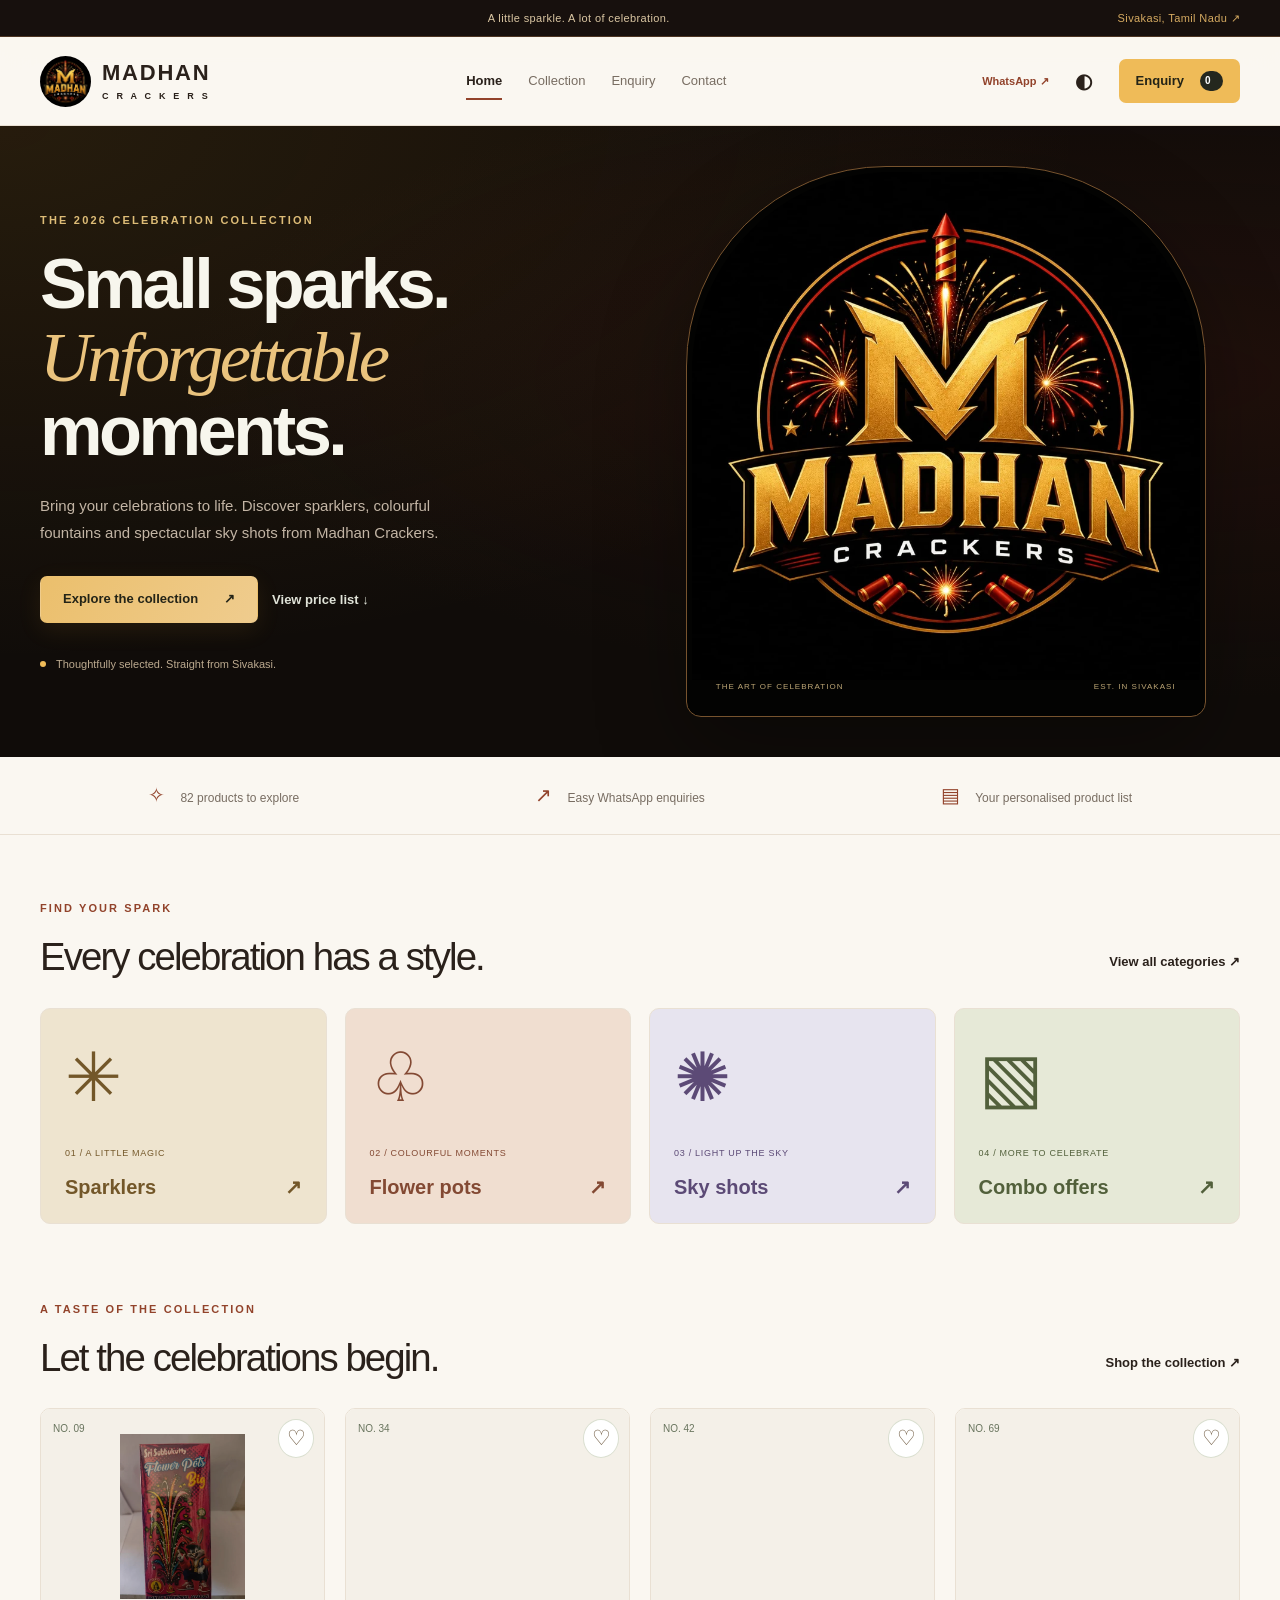
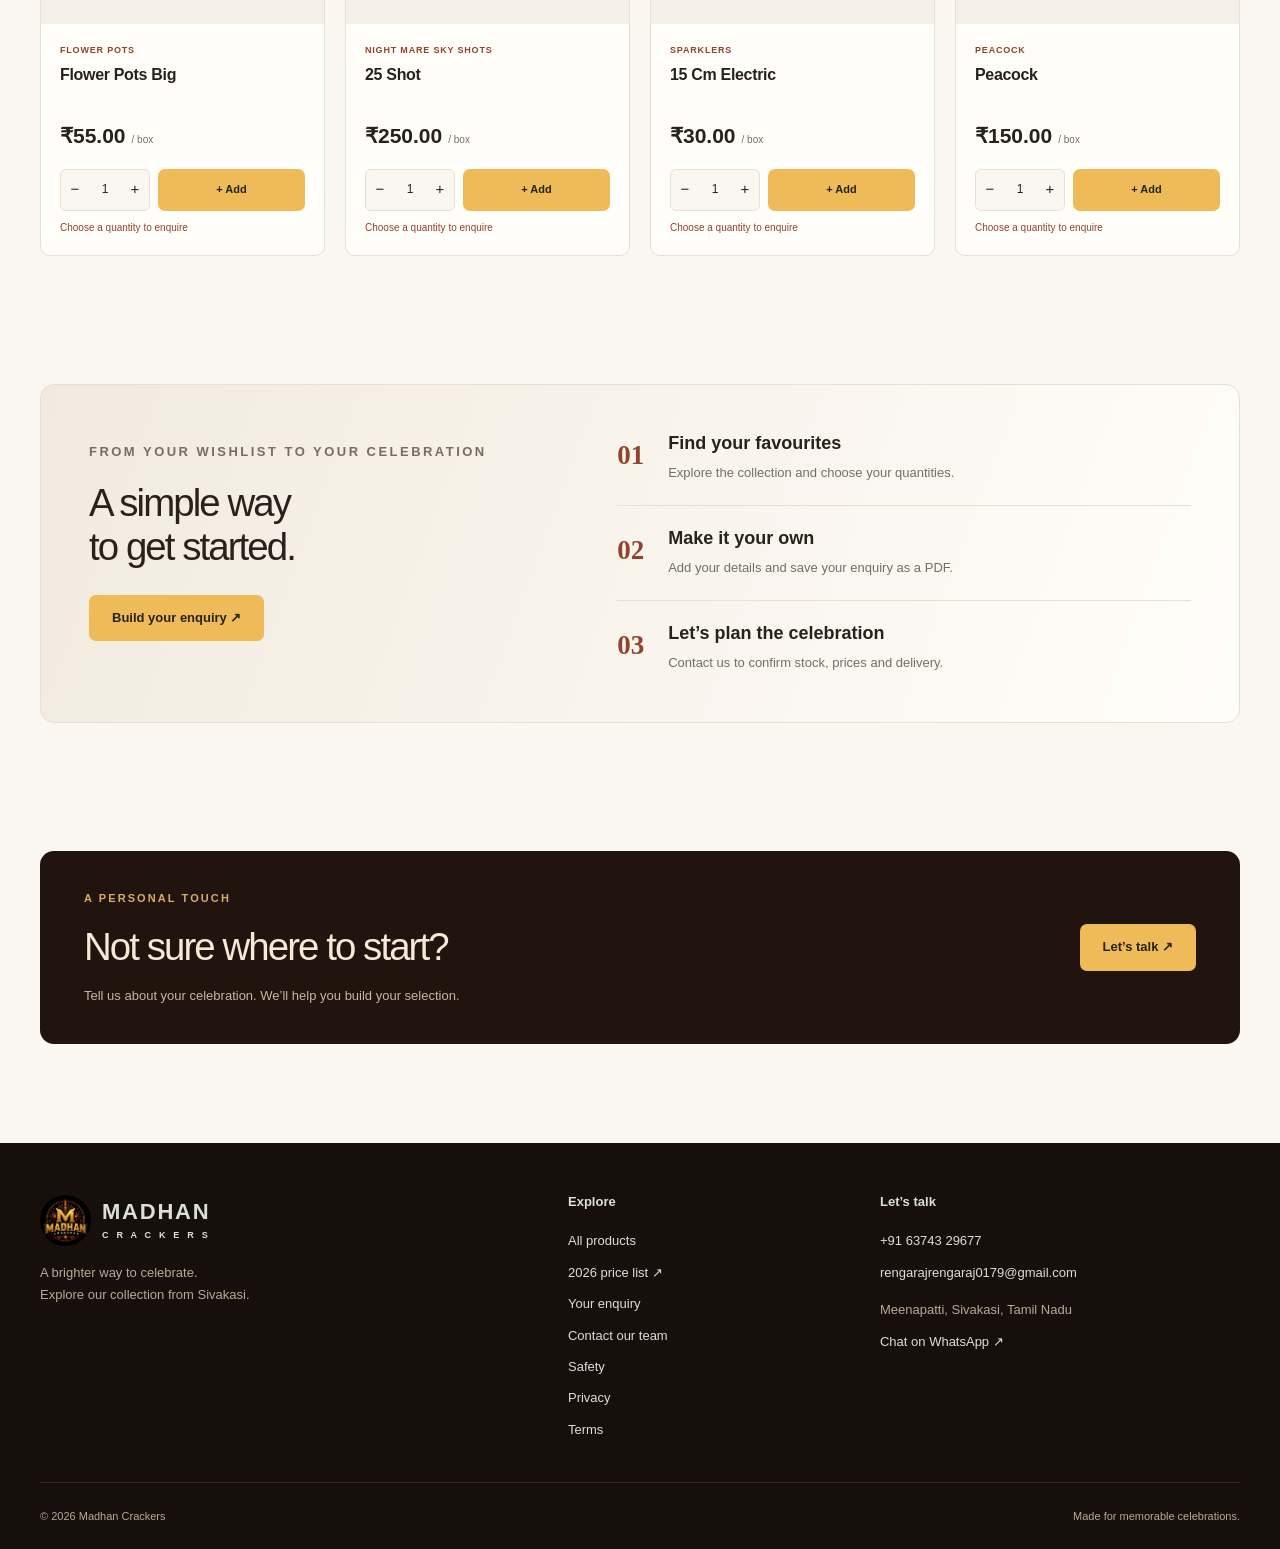
==== commit 6419a916: "Deploy combined Madhan Crackers site and remove obsolete assets" ====
--- a/index.html
+++ b/index.html
@@ -1,27 +1 @@
-<!DOCTYPE html><html lang="en"><head><meta charset="UTF-8"><meta name="viewport" content="width=device-width,initial-scale=1.0"><meta name="description" content="Madhan Crackers"><title>Home | Madhan Crackers</title><link rel="icon" type="image/jpeg" href="logo.jpeg?v=20260913">
-<link rel="shortcut icon" type="image/jpeg" href="logo.jpeg?v=20260913">
-<link rel="apple-touch-icon" href="logo.jpeg?v=20260913">
-<link rel="stylesheet" href="styles.css"></head><body><header class="site-header">
-<div class="container nav">
-<a class="brand" href="index.html"><img class="brand-logo" src="logo.jpeg" alt="Madhan Crackers logo"><span class="brand-copy"><strong id="brandName">Madhan Crackers</strong><small>Premium Crackers</small></span></a>
-<nav class="payment-nav" aria-label="Main navigation">
-<a href="index.html" class="active">Home</a>
-<a href="catalogue.html" class="">Products</a>
-<a href="enquiry.html" class="">Enquiry</a>
-<a href="payments.html" class="">Payment</a>
-</nav>
-<button class="nav-mobile-toggle" type="button" onclick="toggleMobileNav()" aria-label="Menu">☰</button>
-<div class="nav-actions">
-<button class="ghost-btn theme-toggle" onclick="toggleDarkMode()" aria-label="Toggle theme"><span id="themeIcon">🌙</span></button>
-<a class="whatsapp-btn header-whatsapp" id="headerWhatsApp" href="https://wa.me/916374329677?text=Hello%20Madhan%20Crackers" target="_blank" rel="noopener" aria-label="WhatsApp" href="https://wa.me/916374329677?text=Hello%20Madhan%20Crackers" target="_blank" rel="noopener" class="footer-whatsapp-link">WhatsApp <strong class="footer-whatsapp-number">+91 63743 29677</strong></a>
-<a class="cart-button primary-btn" href="enquiry.html" aria-label="Open Enquiry"><span>Enquiry</span><b id="cartCount">0</b></a>
-</div>
-</div></header><main><section class="home-hero"><div class="container home-hero-grid"><div><div class="eyebrow">SIVAKASI • QUALITY • VALUE</div><h1>Celebrate brighter with <span>Madhan Crackers.</span></h1><p>Explore our customer catalogue, choose the products you need and create a professional enquiry PDF in minutes.</p><div class="hero-actions home-main-flow"><a class="primary-btn" href="catalogue.html">Browse Products</a><a class="ghost-btn pdf-cta" href="renga%202026.pdf" target="_blank" rel="noopener">📄 View / Download PDF</a><a class="ghost-btn" href="enquiry.html">Open Enquiry</a></div><div class="hero-stats"><div><strong id="homeProductCount">0</strong><span>Products</span></div><div><strong id="homeCategoryCount">0</strong><span>Categories</span></div><div><strong>24/7</strong><span>Online Enquiry</span></div></div></div><div class="home-visual"><div class="visual-orbit"></div><div class="visual-card"><span>🎆</span><small>CUSTOMER CATALOGUE</small><strong>Select your favourites</strong><p>Search products, save favourites and send your enquiry directly.</p><a href="catalogue.html" class="primary-btn">Explore Products →</a></div></div></div></section><section class="container home-pdf-section" id="cataloguePdf"><div class="home-section-heading"><div><p class="eyebrow">PRODUCT PDF</p><h2>2026 Product List</h2><p>View the exact supplied PDF used as the source of truth for the products shown on this website.</p></div><div class="pdf-actions"><a class="primary-btn" href="renga%202026.pdf" target="_blank" rel="noopener">Open PDF</a><a class="ghost-btn" href="renga%202026.pdf" download>Download PDF</a></div></div><div class="pdf-viewer"><iframe src="renga%202026.pdf#view=FitH" title="2026 Product List PDF"></iframe></div></section><section class="container home-featured" id="homeProducts">
-<div class="home-section-heading"><div><p class="eyebrow">SHOP FROM HOME</p><h2>Featured products</h2><p>Browse products from the latest Excel catalogue and add them to your enquiry.</p></div><a class="ghost-btn" href="catalogue.html">View Full Products →</a></div>
-<div id="homeFeaturedGrid" class="home-featured-grid" aria-live="polite"></div>
-</section><section class="container home-cards"><a href="catalogue.html" class="feature-card"><span>01</span><b>Browse Products</b><p>Search, sort, filter stock and view product details.</p><em>Explore →</em></a><a href="enquiry.html" class="feature-card"><span>02</span><b>Build Enquiry</b><p>Select quantities and enter your customer details.</p><em>Create →</em></a><a href="payments.html" class="feature-card"><span>03</span><b>Payment Center</b><p>View UPI / QR and bank transfer payment options.</p><em>Pay →</em></a></section><section class="container home-steps"><div><p class="eyebrow">SIMPLE CUSTOMER FLOW</p><h2>From product discovery to enquiry PDF.</h2></div><div class="steps-row"><div><b>01</b><strong>Choose products</strong><span>Browse the catalogue and add what you need.</span></div><div><b>02</b><strong>Enter details</strong><span>Add your name and mobile number.</span></div><div><b>03</b><strong>Download & WhatsApp</strong><span>Generate the PDF and send the enquiry.</span></div></div></section></main><footer class="site-footer"><div class="container footer-main">
-<div class="footer-brand-block"><a class="footer-brand" href="index.html"><img class="footer-logo" src="logo.jpeg" alt="Madhan Crackers logo"><span><strong id="footerBrandName">Madhan Crackers</strong><small>Premium Customer Enquiry</small></span></a><p>Browse products, build an enquiry, download the PDF and contact us on WhatsApp.</p></div>
-<div class="footer-column"><h4>Quick Links</h4><a href="index.html">Home</a><a href="catalogue.html">Products</a><a href="enquiry.html">Enquiry</a><a href="payments.html">Payment</a></div>
-<div class="footer-column"><h4>Products</h4><a href="catalogue.html">All Products</a><a href="catalogue.html?category=SPARKLERS">Sparklers</a><a href="catalogue.html?category=FLOWER%20POTS">Flower Pots</a><a href="catalogue.html?category=COMBO%20OFFERS">Combo Offers</a></div>
-<div class="footer-column footer-contact"><h4>Contact</h4><a id="footerPhone" href="#">📞 Phone</a><a id="footerEmail" href="#">✉️ Email</a><span id="footerAddress">📍 Address</span><a id="footerWA" href="#"><svg class="whatsapp-icon" viewBox="0 0 24 24" aria-hidden="true" focusable="false"><path fill="currentColor" d="M17.472 14.382c-.297-.149-1.758-.867-2.03-.967-.273-.099-.471-.148-.67.15-.197.297-.767.966-.94 1.164-.173.199-.347.223-.644.075-.297-.15-1.255-.463-2.39-1.475-.883-.788-1.48-1.761-1.653-2.059-.173-.297-.018-.458.13-.606.134-.133.298-.347.446-.52.149-.174.198-.298.298-.497.099-.198.05-.372-.025-.521-.075-.149-.669-1.611-.916-2.206-.242-.579-.487-.5-.67-.51l-.57-.01c-.198 0-.52.074-.792.372-.273.297-1.04 1.016-1.04 2.479 0 1.462 1.065 2.875 1.213 3.074.149.198 2.095 3.2 5.076 4.487.71.306 1.263.489 1.872.118.571-.085 1.758-.719 2.006-1.413.248-.694.248-1.289.173-1.413-.074-.124-.272-.198-.57-.347M12.004 2a9.92 9.92 0 1 0 5.468 16.2L22 22l-3.8-1.1A9.92 9.92 0 0 0 12.004 2m0 18.18a8.25 8.25 0 0 1-4.21-1.155l-.3-.178-3.015.878.884-2.94-.196-.302A8.24 8.24 0 1 1 12.004 20.18"/></svg> <a class="footer-whatsapp-link" href="https://wa.me/916374329677?text=Hello%20Madhan%20Crackers" target="_blank" rel="noopener" target="_blank" rel="noopener" href="https://wa.me/916374329677?text=Hello%20Madhan%20Crackers" target="_blank" rel="noopener" class="footer-whatsapp-link">WhatsApp <strong class="footer-whatsapp-number">+91 63743 29677</strong></a></a></div>
-</div><div class="container footer-bottom"><span>© <b id="footerYear">2026</b> <span id="footerBottomBrand">Madhan Crackers</span>. All rights reserved.</span><span>Customer Products • Enquiry • PDF • Payment</span></div></footer><a class="home-whatsapp-float" id="homeWhatsApp" href="https://wa.me/916374329677?text=Hello%20Madhan%20Crackers" target="_blank" rel="noopener" aria-label="Chat on WhatsApp" href="https://wa.me/916374329677?text=Hello%20Madhan%20Crackers" target="_blank" rel="noopener" class="footer-whatsapp-link">WhatsApp <strong class="footer-whatsapp-number">+91 63743 29677</strong></a><div id="toast" class="toast"></div><script src="app.js"></script><script>function toggleMobileNav(){document.querySelector('.payment-nav')?.classList.toggle('mobile-open')}function renderHomeFeatured(){const grid=document.getElementById('homeFeaturedGrid');if(!grid)return;const list=products.filter(p=>Number(getFinalPrice(p))>0).slice(0,8);if(!list.length){grid.innerHTML='<div class="empty-products"><h3>No priced products available</h3><p>Products will appear here when a rate is added.</p></div>';return;}grid.classList.add('product-grid');grid.innerHTML=list.map((product,index)=>{const stock=getStock(product);const finalPrice=getFinalPrice(product);const discount=product.discount||0;const isOut=stock==='out';const ribbon=product.newArrival?'<span class="ribbon new">NEW</span>':product.popular?'<span class="ribbon best">BEST</span>':'';const priceHTML=discount>0?`<div class="price-stack"><strong>${formatPrice(finalPrice)}</strong><del>${formatPrice(product.price)}</del><em>${discount}% OFF</em></div>`:`<strong>${formatPrice(finalPrice)}</strong>`;return `<article class="product-card ${isOut?'is-out':''}" style="--delay:${Math.min(index*.035,.5)}s"><div class="product-image-wrap">${ribbon}<span class="product-number">#${product.number}</span><span class="status">${stockLabel(stock)}</span>${getProductImage(product)}</div><div class="product-info"><div class="category-label">${product.category}</div><h3 onclick="openProduct(${product.id})" class="product-title-link">${product.name}</h3><div class="product-bottom"><div>${priceHTML}</div><div class="qty-control"><button onclick="changeProductQty(${product.id},-1)">−</button><input id="qty-${product.id}" type="number" min="1" value="1"><button onclick="changeProductQty(${product.id},1)">+</button></div></div><span class="qty-rule">Quantity can be changed before enquiry</span>${isOut?'<button class="add-btn" disabled>Out of Stock</button>':cart.some(i=>i.id===product.id)?'<div class="selection-actions"><button class="add-btn selected-btn" onclick="showToast('Product already selected')">✓ Selected</button><button class="cancel-product-btn" onclick="removeFromCart('+product.id+')">Cancel</button></div>':`<button class="add-btn" onclick="addToCart(${product.id})">Add to Enquiry</button>`}</div></article>`;}).join('')}document.addEventListener('DOMContentLoaded',()=>{applyBusinessConfig();renderHomeFeatured();document.getElementById('homeProductCount').textContent=products.length;document.getElementById('homeCategoryCount').textContent=new Set(products.map(p=>p.category)).size;const c=BUSINESS_CONFIG;const n=document.getElementById('headerWhatsApp');if(n)n.href='https://wa.me/'+String(c.whatsapp).replace(/\D/g,'')+'?text='+encodeURIComponent('Hello '+c.name+', I have an enquiry.');const fp=document.getElementById('footerPhone');if(fp){fp.textContent='📞 '+c.phone;fp.href='tel:'+c.phone.replace(/\D/g,'')}const fe=document.getElementById('footerEmail');if(fe){fe.textContent='✉️ '+c.email;fe.href='mailto:'+c.email}const fa=document.getElementById('footerAddress');if(fa)fa.textContent='📍 '+c.address;const fwa=document.getElementById('footerWA');if(fwa)fwa.href=n?.href||'#';const hwa=document.getElementById('homeWhatsApp');if(hwa)hwa.href=n?.href||'#';document.getElementById('footerYear').textContent=new Date().getFullYear();});</script></body></html>+<!doctype html><html lang="en"><head><meta charset="utf-8"><meta name="viewport" content="width=device-width,initial-scale=1"><meta name="description" content="Explore Madhan Crackers, Sivakasi. Browse the 2026 collection and build your product enquiry."><meta name="theme-color" content="#161814"><title>Celebrate brighter | Madhan Crackers</title><link rel="icon" href="favicon.ico"><link rel="apple-touch-icon" href="apple-touch-icon.png"><meta property="og:type" content="website"><meta property="og:site_name" content="Madhan Crackers"><meta property="og:image" content="og-image.jpg"><link rel="stylesheet" href="styles.css?v=final1"><script defer src="data.js"></script><script defer src="app.js?v=final1"></script></head><body><a class="skip" href="#main">Skip to content</a><div class="announcement">A little sparkle. A lot of celebration. <span>Sivakasi, Tamil Nadu ↗</span></div><header><div class="container nav"><a class="brand" href="index.html"><img src="logo.webp" alt=""><span>MADHAN<small>C R A C K E R S</small></span></a><nav id="navigation" aria-label="Main navigation"><a href="index.html">Home</a><a href="catalogue.html" >Collection</a><a href="enquiry.html" >Enquiry</a><a href="contact.html">Contact</a></nav><div class="nav-actions"><a class="header-chat" data-wa aria-label="Chat on WhatsApp">WhatsApp ↗</a><button class="icon-button" id="themeToggle" aria-label="Switch colour theme">◐</button><a class="button small" href="enquiry.html">Enquiry <b id="cartCount">0</b></a><button class="icon-button menu-toggle" id="menuToggle" aria-label="Toggle navigation" aria-controls="navigation" aria-expanded="false">☰</button></div></div></header><main id="main"><section class="hero"><div class="container hero-grid"><div class="hero-copy"><p class="eyebrow">THE 2026 CELEBRATION COLLECTION</p><h1>Small sparks.<br><em>Unforgettable</em><br>moments.</h1><p>Bring your celebrations to life. Discover sparklers, colourful fountains and spectacular sky shots from Madhan Crackers.</p><div class="actions"><a class="button" href="catalogue.html">Explore the collection <span>↗</span></a><a class="text-link" href="renga%202026.pdf" target="_blank" rel="noopener">View price list ↓</a></div><div class="hero-note"><span class="gold-dot"></span> Thoughtfully selected. Straight from Sivakasi.</div></div><div class="hero-art"><img src="logo.webp" alt="Madhan Crackers gold fireworks emblem" fetchpriority="high"><div class="art-caption"><span>THE ART OF CELEBRATION</span><span>EST. IN SIVAKASI</span></div></div></div></section><div class="benefits"><div class="container"><span>✧ <b>82 products to explore</b></span><span>↗ <b>Easy WhatsApp enquiries</b></span><span>▤ <b>Your personalised product list</b></span></div></div><section class="container section"><div class="section-heading"><div><p class="eyebrow">FIND YOUR SPARK</p><h2>Every celebration has a style.</h2></div><a class="text-link" href="catalogue.html">View all categories ↗</a></div><div class="category-tiles"><a href="catalogue.html?category=SPARKLERS"><span class="category-art">✳</span><small>01 / A LITTLE MAGIC</small><h3>Sparklers <span>↗</span></h3></a><a href="catalogue.html?category=FLOWER%20POTS"><span class="category-art">♧</span><small>02 / COLOURFUL MOMENTS</small><h3>Flower pots <span>↗</span></h3></a><a href="catalogue.html?category=NIGHT%20MARE%20SKY%20SHOTS"><span class="category-art">✺</span><small>03 / LIGHT UP THE SKY</small><h3>Sky shots <span>↗</span></h3></a><a href="catalogue.html?category=COMBO%20OFFERS"><span class="category-art">▧</span><small>04 / MORE TO CELEBRATE</small><h3>Combo offers <span>↗</span></h3></a></div></section><section class="container section featured"><div class="section-heading"><div><p class="eyebrow">A TASTE OF THE COLLECTION</p><h2>Let the celebrations begin.</h2></div><a class="text-link" href="catalogue.html">Shop the collection ↗</a></div><div id="featuredGrid" class="product-grid"></div></section><section class="container section"><div class="journey"><div><p class="eyebrow">FROM YOUR WISHLIST TO YOUR CELEBRATION</p><h2>A simple way<br>to get started.</h2><a class="button" href="catalogue.html">Build your enquiry ↗</a></div><ol><li><b>01</b><div><h3>Find your favourites</h3><p>Explore the collection and choose your quantities.</p></div></li><li><b>02</b><div><h3>Make it your own</h3><p>Add your details and save your enquiry as a PDF.</p></div></li><li><b>03</b><div><h3>Let’s plan the celebration</h3><p>Contact us to confirm stock, prices and delivery.</p></div></li></ol></div></section><section class="container section"><div class="celebrate-banner"><div><p class="eyebrow">A PERSONAL TOUCH</p><h2>Not sure where to start?</h2><p>Tell us about your celebration. We’ll help you build your selection.</p></div><a class="button" href="contact.html">Let’s talk ↗</a></div></section></main><footer><div class="container footer-grid"><div><a class="brand" href="index.html"><img src="logo.webp" alt=""><span>MADHAN<small>C R A C K E R S</small></span></a><p>A brighter way to celebrate.<br>Explore our collection from Sivakasi.</p></div><div><h3>Explore</h3><a href="catalogue.html">All products</a><a href="renga%202026.pdf" target="_blank" rel="noopener">2026 price list ↗</a><a href="enquiry.html">Your enquiry</a><a href="contact.html">Contact our team</a><a href="safety.html">Safety</a><a href="privacy.html">Privacy</a><a href="terms.html">Terms</a></div><div><h3>Let’s talk</h3><a href="tel:+916374329677">+91 63743 29677</a><a href="mailto:rengarajrengaraj0179@gmail.com">rengarajrengaraj0179@gmail.com</a><p>Meenapatti, Sivakasi, Tamil Nadu</p><a data-wa>Chat on WhatsApp ↗</a></div></div><div class="container footer-bottom"><span>© <span id="year">2026</span> Madhan Crackers</span><span>Made for memorable celebrations.</span></div></footer><div class="mobile-dock" aria-label="Quick navigation"><a href="index.html"><span>⌂</span>Home</a><a href="catalogue.html"><span>✧</span>Collection</a><a href="enquiry.html"><span>▤ <b data-cart-count>0</b></span>Enquiry</a><a data-wa><span>↗</span>WhatsApp</a></div><div id="toast" role="status" aria-live="polite"></div></body></html>
--- a/styles.css
+++ b/styles.css
@@ -1,3701 +1,13 @@
-@import url('https://fonts.googleapis.com/css2?family=Inter:wght@400;500;600;700;800&family=Outfit:wght@500;600;700;800&display=swap');
-html{scroll-behavior:smooth}
-
-body::before,
-body::after{
-  content:"";
-  position:fixed;
-  width:420px;height:420px;
-  border-radius:50%;
-  pointer-events:none;
-  filter:blur(90px);
-  opacity:.12;
-  z-index:-1;
-  animation:orbFloat 12s ease-in-out infinite alternate;
-}
-body::before{background:var(--red);top:8%;left:-180px}
-body::after{background:var(--violet);right:-180px;bottom:10%;animation-delay:-4s}
-
-.container{width:min(1220px,92%);margin-inline:auto}
-
-/* ---------- HEADER ---------- */
-.site-header::after{
-  content:"";position:absolute;left:0;right:0;bottom:-1px;height:1px;
-  background:linear-gradient(90deg,transparent,var(--red),var(--gold),var(--violet),transparent);
-  background-size:200% 100%;animation:gradientMove 5s linear infinite;
-}
-.nav{height:76px;display:flex;align-items:center;justify-content:space-between;gap:18px}
-.brand span{font-size:30px;filter:drop-shadow(0 0 12px rgba(255,49,88,.55));animation:iconFloat 3s ease-in-out infinite}
-.nav-actions{display:flex;gap:9px;align-items:center}
-
-/* ---------- BUTTONS ---------- */
-.primary-btn,.ghost-btn,.category-btn,.offer-grid button,.add-btn{
-  border:1px solid transparent;
-  border-radius:14px;
-  padding:12px 17px;
-  cursor:pointer;
-  font:700 13px Inter,sans-serif;
-  position:relative;
-  overflow:hidden;
-  isolation:isolate;
-  transition:transform .25s var(--ease),box-shadow .25s ease,border-color .25s ease,background .25s ease;
-}
-.primary-btn::before,.add-btn::before,.ghost-btn::before,.category-btn::before,.offer-grid button::before{
-  content:"";position:absolute;inset:-2px;z-index:-1;
-  background:linear-gradient(115deg,transparent 20%,rgba(255,255,255,.28) 50%,transparent 80%);
-  transform:translateX(-130%);transition:transform .65s var(--ease);
-}
-.primary-btn:hover::before,.add-btn:hover::before,.ghost-btn:hover::before,.category-btn:hover::before,.offer-grid button:hover::before{transform:translateX(130%)}
-.primary-btn,.add-btn{
-  color:#fff;
-  background:linear-gradient(135deg,var(--red),var(--red-2));
-  box-shadow:0 10px 30px rgba(255,49,88,.25),inset 0 1px rgba(255,255,255,.25);
-}
-.primary-btn:hover,.add-btn:hover{transform:translateY(-3px);box-shadow:0 16px 40px rgba(255,49,88,.34)}
-.primary-btn:active,.add-btn:active,.ghost-btn:active,.category-btn:active{transform:translateY(0) scale(.97)}
-.ghost-btn,.category-btn{
-  color:inherit;background:var(--surface);border-color:var(--line);backdrop-filter:blur(12px)
-}
-.ghost-btn:hover,.category-btn:hover{transform:translateY(-2px);border-color:rgba(255,49,88,.35);box-shadow:0 12px 28px rgba(0,0,0,.10)}
-
-/* ---------- HERO ---------- */
-.hero{
-  position:relative;overflow:hidden;padding:105px 0 115px;
-  background:
-    radial-gradient(circle at 78% 25%,rgba(255,49,88,.20),transparent 22%),
-    radial-gradient(circle at 92% 70%,rgba(139,92,246,.16),transparent 24%),
-    linear-gradient(135deg,rgba(255,255,255,.02),transparent);
-}
-.hero::before{
-  content:"";position:absolute;inset:0;opacity:.35;pointer-events:none;
-  background-image:linear-gradient(rgba(255,255,255,.035) 1px,transparent 1px),linear-gradient(90deg,rgba(255,255,255,.035) 1px,transparent 1px);
-  background-size:55px 55px;mask-image:linear-gradient(to bottom,#000,transparent 90%);
-  animation:gridDrift 20s linear infinite;
-}
-.hero::after{
-  content:"✦  ✧  •  ✦  •  ✧";position:absolute;right:4%;top:12%;font-size:28px;letter-spacing:35px;color:rgba(255,200,87,.45);filter:blur(.2px);animation:sparkleFloat 5s ease-in-out infinite;
-}
-.hero-content{position:relative;z-index:1;display:grid;grid-template-columns:minmax(0,1.35fr) minmax(300px,.65fr);gap:65px;align-items:center}
-.hero h1{margin:0;font-family:Outfit,sans-serif;font-size:clamp(45px,6.5vw,82px);line-height:.98;letter-spacing:-2.8px;max-width:850px}
-.hero h1 span{
-  display:inline-block;color:transparent;background:linear-gradient(90deg,var(--red),var(--gold),var(--red));background-size:220% auto;
-  -webkit-background-clip:text;background-clip:text;animation:gradientText 4s linear infinite;
-}
-.hero-copy{max-width:680px;margin:24px 0;color:var(--muted);font-size:17px}
-.hero-stats div{position:relative;min-width:85px}
-.hero-stats div:not(:last-child)::after{content:"";position:absolute;right:-22px;top:8px;width:1px;height:38px;background:var(--line)}
-.hero-stats strong{display:block;font:800 30px Outfit,sans-serif}
-.hero-stats span{display:block;margin-top:3px;color:var(--muted);font-size:11px;text-transform:uppercase;letter-spacing:1px}
-.hero-card{
-  position:relative;padding:38px;border-radius:32px;text-align:center;overflow:hidden;
-  background:linear-gradient(145deg,rgba(255,255,255,.12),rgba(255,255,255,.035));
-  border:1px solid rgba(255,255,255,.14);box-shadow:var(--shadow);backdrop-filter:blur(24px);
-  transform:perspective(900px) rotateY(-5deg) rotateX(2deg);transition:transform .6s var(--ease);
-}
-.hero-card:hover{transform:perspective(900px) rotateY(0) rotateX(0) translateY(-7px)}
-.hero-card::before{content:"";position:absolute;width:190px;height:190px;border-radius:50%;background:var(--red);filter:blur(65px);opacity:.18;left:-60px;top:-70px}
-.hero-card::after{content:"";position:absolute;inset:0;border-radius:inherit;padding:1px;background:linear-gradient(135deg,rgba(255,200,87,.6),transparent 35%,rgba(139,92,246,.45));-webkit-mask:linear-gradient(#000 0 0) content-box,linear-gradient(#000 0 0);-webkit-mask-composite:xor;mask-composite:exclude;pointer-events:none}
-.hero-card h2{position:relative;font:700 28px Outfit,sans-serif;margin:12px 0 8px}
-.hero-card p{position:relative;color:var(--muted);font-size:13px;margin-bottom:24px}
-.spark{position:relative;font-size:64px;filter:drop-shadow(0 0 18px rgba(255,200,87,.45));animation:sparkPulse 2.5s ease-in-out infinite}
-
-/* ---------- SEARCH / FILTER ---------- */
-.search-box,select{
-  min-height:52px;color:inherit;background:var(--surface);border:1px solid var(--line);box-shadow:0 15px 40px rgba(0,0,0,.08);backdrop-filter:blur(18px)
-}
-.search-box{display:flex;align-items:center;padding:0 15px;border-radius:16px;transition:border-color .3s,box-shadow .3s,transform .3s}
-.search-box:focus-within{border-color:rgba(255,49,88,.55);box-shadow:0 15px 45px rgba(255,49,88,.12);transform:translateY(-2px)}
-.search-box>span{font-size:18px;opacity:.7}
-.search-box input{width:100%;border:0;outline:0;padding:0 12px;background:transparent;color:inherit;font:500 14px Inter}
-.search-box input::placeholder{color:var(--muted)}
-.search-box button{border:0;background:transparent;color:inherit;font-size:23px;cursor:pointer;opacity:.65}
-select{width:100%;padding:0 14px;border-radius:16px;outline:none;font:600 13px Inter;transition:.3s}
-select:focus{border-color:rgba(255,49,88,.55);box-shadow:0 10px 30px rgba(255,49,88,.10)}
-
-.category-strip{display:flex;gap:9px;flex-wrap:wrap;padding:34px 0 24px}
-.category-strip #categoryButtons{display:flex;gap:9px;flex-wrap:wrap}
-.category-btn{padding:10px 14px;border-radius:999px;font-size:12px}
-.category-btn.active{background:linear-gradient(135deg,var(--red),var(--red-2));border-color:transparent;color:#fff;box-shadow:0 9px 25px rgba(255,49,88,.25)}
-
-/* ---------- PRODUCTS ---------- */
-.products-section{padding:18px 0 95px}
-.section-heading{display:flex;align-items:end;justify-content:space-between;gap:20px;margin-bottom:20px}
-.section-heading h2{margin:0;font:700 clamp(30px,4vw,44px) Outfit,sans-serif;letter-spacing:-1px}
-.section-heading>span{color:var(--muted);font-size:13px}
-.section-heading>span b{color:var(--text);font-size:20px}
-.filter-price{padding:18px 20px;margin-bottom:25px;border:1px solid var(--line);border-radius:18px;background:var(--surface-soft);backdrop-filter:blur(12px)}
-.filter-price label{display:flex;justify-content:space-between;color:var(--muted);font-size:12px;margin-bottom:8px}
-.filter-price label b{color:var(--text)}
-.filter-price input{width:100%;accent-color:var(--red);cursor:pointer}
-
-.product-grid{display:grid;grid-template-columns:repeat(4,minmax(0,1fr));gap:19px}
-.product-card::before{content:"";position:absolute;inset:0;pointer-events:none;background:linear-gradient(135deg,rgba(255,255,255,.08),transparent 30%);opacity:.8}
-.product-card:hover .product-image-wrap img{transform:scale(1.07) rotate(1deg)}
-.product-image-wrap{height:220px;position:relative;display:flex;align-items:center;justify-content:center;overflow:hidden;background:radial-gradient(circle at 50% 35%,rgba(255,200,87,.14),transparent 30%),linear-gradient(145deg,rgba(255,49,88,.08),rgba(139,92,246,.08))}
-.product-image-wrap::before{content:"";position:absolute;width:150px;height:150px;border-radius:50%;background:var(--red);filter:blur(55px);opacity:.10;animation:orbFloat 7s ease-in-out infinite alternate}
-.product-image-wrap::after{content:"✦  •  ✧  •  ✦";position:absolute;bottom:13px;left:50%;transform:translateX(-50%);color:rgba(255,200,87,.4);font-size:10px;letter-spacing:8px;white-space:nowrap}
-.default-product-image{font-size:72px;filter:drop-shadow(0 10px 20px rgba(255,49,88,.18));animation:iconFloat 3.8s ease-in-out infinite}
-.ribbon,.status,.product-number{position:absolute;z-index:3;font-size:9px;font-weight:800;letter-spacing:.7px;border-radius:999px;padding:6px 9px;backdrop-filter:blur(12px)}
-.ribbon{left:11px;top:11px;background:#111;color:#fff;box-shadow:0 7px 20px rgba(0,0,0,.18)}
-.ribbon.new{background:linear-gradient(135deg,var(--red),#ff784e)}
-.ribbon.best{background:linear-gradient(135deg,#17191f,#343945)}
-.status{right:11px;top:11px;background:rgba(255,255,255,.85);color:#111}
-.dark-mode .status{background:rgba(9,11,18,.82);color:#fff}
-.product-number{left:11px;bottom:11px;background:rgba(0,0,0,.52);color:#fff}
-.wish-btn:hover{transform:scale(1.1) rotate(-8deg)}
-.wish-btn.active{color:var(--red);box-shadow:0 0 0 6px rgba(255,49,88,.10)}
-.product-info{padding:19px}
-.category-label{color:var(--gold);font-size:9px;text-transform:uppercase;letter-spacing:1.5px;font-weight:800}
-.product-info h3{margin:7px 0 16px;min-height:48px;font:700 17px Outfit,sans-serif;line-height:1.35}
-.product-bottom{display:flex;justify-content:space-between;align-items:center;gap:9px}
-.product-bottom strong{font:800 19px Outfit,sans-serif}
-.price-stack{display:flex;align-items:center;gap:6px;flex-wrap:wrap}
-.price-stack del{font-size:10px;color:var(--muted)}
-.price-stack em{font-style:normal;color:var(--red);font-size:9px;font-weight:800}
-.pending-price{color:var(--gold)!important}
-.qty-control{display:flex;align-items:center;border:1px solid var(--line);border-radius:11px;overflow:hidden;background:var(--surface-soft)}
-.qty-control button,.qty-control input{height:31px;width:29px;border:0;background:transparent;color:inherit;text-align:center;font-weight:700;outline:0}
-.qty-control button{cursor:pointer;transition:.2s}.qty-control button:hover{background:rgba(255,49,88,.12);color:var(--red)}
-.qty-control input{width:35px;font-size:12px}
-.qty-rule{display:block;margin:11px 0 12px;color:var(--muted);font-size:9px}
-.add-btn:disabled{filter:grayscale(1);opacity:.45;cursor:not-allowed;box-shadow:none}
-.is-out{opacity:.72}
-
-/* ---------- INFO ---------- */
-.info-section{display:grid;grid-template-columns:repeat(3,1fr);gap:18px;padding-bottom:95px}
-.info-card{position:relative;padding:27px;border:1px solid var(--line);border-radius:22px;background:var(--surface);box-shadow:0 15px 45px rgba(0,0,0,.07);overflow:hidden;transition:.4s var(--ease)}
-.info-card::before{content:"";position:absolute;width:110px;height:110px;border-radius:50%;background:var(--red);filter:blur(50px);opacity:.09;right:-30px;top:-30px}
-.info-card:hover{transform:translateY(-7px);border-color:rgba(255,49,88,.28);box-shadow:var(--shadow)}
-.info-card h3{margin-top:0;font:700 21px Outfit,sans-serif}
-.info-card p{color:var(--muted);font-size:13px}
-
-/* ---------- MODALS ---------- */
-.modal{display:none;position:fixed;inset:0;z-index:100;align-items:center;justify-content:center;padding:20px;background:rgba(3,5,10,.72);backdrop-filter:blur(12px);animation:modalBg .3s ease both}
-.modal.active{display:flex}
-.modal-card{width:min(720px,100%);max-height:90vh;overflow:auto;color:var(--text);background:var(--surface-solid);border:1px solid var(--line);border-radius:28px;padding:26px;box-shadow:0 35px 100px rgba(0,0,0,.45);animation:modalIn .45s var(--ease) both}
-.modal-card.small{max-width:430px;text-align:center}
-.modal-header{display:flex;justify-content:space-between;align-items:center;gap:20px}
-.close-btn{width:40px;height:40px;border:1px solid var(--line);border-radius:50%;background:var(--surface-soft);color:inherit;font-size:26px;cursor:pointer;transition:.25s}
-.close-btn:hover{transform:rotate(90deg);background:rgba(255,49,88,.12);color:var(--red)}
-.cart-product{display:grid;grid-template-columns:70px 1fr auto;gap:13px;align-items:center;padding:14px 0;border-bottom:1px solid var(--line)}
-.cart-product-image{width:70px;height:70px;overflow:hidden;border-radius:14px;background:var(--surface-soft)}
-.cart-product-image img{width:100%;height:100%;object-fit:cover}.cart-product-info{display:flex;flex-direction:column}.cart-product-info span,.cart-product-info small{font-size:10px;color:var(--muted)}.cart-product-info strong{font-size:13px}.cart-product-actions{text-align:right}.cart-product-actions>strong{font:700 14px Outfit,sans-serif}.cart-qty{display:flex;gap:8px;align-items:center;justify-content:end;margin-top:8px}.cart-qty button,.remove-btn{border:1px solid var(--line);background:var(--surface-soft);color:inherit;border-radius:8px;padding:5px 9px;cursor:pointer;transition:.2s}.cart-qty button:hover,.remove-btn:hover{color:var(--red);border-color:rgba(255,49,88,.3)}
-.customer-form{display:grid;gap:10px;margin-top:22px}.customer-form input,.customer-form textarea,.admin-grid input,.admin-grid select{width:100%;padding:13px 14px;border:1px solid var(--line);border-radius:12px;background:var(--surface-soft);color:inherit;outline:none;font:500 13px Inter;transition:.25s}.customer-form textarea{min-height:90px;resize:vertical}.customer-form input:focus,.customer-form textarea:focus,.admin-grid input:focus,.admin-grid select:focus{border-color:rgba(255,49,88,.55);box-shadow:0 0 0 4px rgba(255,49,88,.08)}
-.cart-summary{margin-top:17px;padding:16px;border-radius:16px;background:var(--surface-soft);border:1px solid var(--line)}.cart-summary p{display:flex;justify-content:space-between;color:var(--muted);font-size:12px}.cart-summary h3{font:700 22px Outfit,sans-serif}.pending-note{display:none!important;color:var(--gold)!important}.modal-actions{display:flex;justify-content:flex-end;gap:9px;flex-wrap:wrap;margin-top:18px}
-.success-icon{display:grid;place-items:center;width:82px;height:82px;margin:0 auto 15px;border-radius:50%;background:rgba(66,230,164,.10);color:var(--green);font-size:48px;box-shadow:0 0 0 12px rgba(66,230,164,.04);animation:successPop .6s var(--ease)}
-.offer-grid,.admin-grid{display:grid;gap:10px;margin:18px 0}.offer-grid{grid-template-columns:repeat(3,1fr)}
-
-/* ---------- TOAST / REVEAL ---------- */
-.toast{position:fixed;left:50%;bottom:26px;z-index:200;max-width:min(90vw,520px);padding:12px 18px;border:1px solid rgba(255,255,255,.12);border-radius:999px;background:rgba(12,15,24,.88);color:#fff;box-shadow:0 18px 50px rgba(0,0,0,.35);backdrop-filter:blur(15px);opacity:0;pointer-events:none;transform:translate(-50%,24px) scale(.95);transition:.35s var(--ease);font-size:12px;text-align:center}.toast.show{opacity:1;transform:translate(-50%,0) scale(1)}
-.reveal{opacity:0;transform:translateY(32px) scale(.985);transition:opacity .8s ease,transform .8s var(--ease)}.reveal.visible{opacity:1;transform:none}
-.rendering{opacity:.35;filter:blur(2px);transform:scale(.995);transition:.2s}
-.empty-products,.empty-cart{text-align:center;padding:60px 25px;grid-column:1/-1;color:var(--muted)}.empty-products>div,.empty-cart-icon{font-size:55px;margin-bottom:10px}.empty-products h3,.empty-cart h3{color:var(--text);font-family:Outfit,sans-serif}
-
-/* ---------- RIPPLE ---------- */
-.ripple{position:absolute;border-radius:50%;background:rgba(255,255,255,.28);pointer-events:none;transform:scale(0);animation:ripple .6s ease-out}
-
-/* ---------- ANIMATIONS ---------- */
-@keyframes cardIn{from{opacity:0;transform:translateY(25px) scale(.97)}to{opacity:1;transform:none}}
-@keyframes modalIn{from{opacity:0;transform:translateY(25px) scale(.96)}to{opacity:1;transform:none}}
-@keyframes modalBg{from{opacity:0}to{opacity:1}}
-@keyframes successPop{0%{transform:scale(.3) rotate(-25deg);opacity:0}70%{transform:scale(1.08)}100%{transform:scale(1) rotate(0);opacity:1}}
-@keyframes ripple{to{transform:scale(2.7);opacity:0}}
-@keyframes bump{0%,100%{transform:scale(1)}45%{transform:scale(1.15) rotate(-2deg)}70%{transform:scale(.98)}}
-.bump{animation:bump .45s var(--ease)}
-@keyframes gradientMove{to{background-position:200% 0}}
-@keyframes gradientText{to{background-position:220% center}}
-@keyframes gridDrift{to{background-position:55px 55px}}
-@keyframes iconFloat{0%,100%{transform:translateY(0) rotate(0)}50%{transform:translateY(-6px) rotate(2deg)}}
-@keyframes sparkleFloat{0%,100%{transform:translateY(0);opacity:.45}50%{transform:translateY(-12px);opacity:.9}}
-@keyframes sparkPulse{0%,100%{transform:scale(1) rotate(0);filter:drop-shadow(0 0 12px rgba(255,200,87,.35))}50%{transform:scale(1.08) rotate(4deg);filter:drop-shadow(0 0 28px rgba(255,200,87,.7))}}
-@keyframes orbFloat{from{transform:translate3d(0,0,0) scale(1)}to{transform:translate3d(35px,-25px,0) scale(1.1)}}
-
-/* ---------- ACCESSIBILITY ---------- */
-button:focus-visible,input:focus-visible,select:focus-visible,textarea:focus-visible{outline:2px solid var(--gold);outline-offset:3px}
-::selection{background:rgba(255,49,88,.28);color:inherit}
-::-webkit-scrollbar{width:10px}::-webkit-scrollbar-track{background:var(--bg)}::-webkit-scrollbar-thumb{background:linear-gradient(var(--red),var(--violet));border-radius:999px;border:2px solid var(--bg)}
-
-/* ---------- MOBILE ---------- */
-@media(max-width:1050px){.product-grid{grid-template-columns:repeat(3,minmax(0,1fr))}.hero-content{gap:35px}.tools{grid-template-columns:1fr 170px 170px}}
-@media(max-width:850px){.hero{padding:75px 0 90px}.hero-content{grid-template-columns:1fr}.hero-card{max-width:560px;margin:auto;transform:none}.tools{grid-template-columns:1fr 1fr}.tools .search-box{grid-column:1/-1}.info-section{grid-template-columns:1fr}.product-grid{grid-template-columns:repeat(2,minmax(0,1fr))}}
-@media(max-width:560px){.nav{height:68px}.brand strong{font-size:12px}.brand span{font-size:24px}.nav-actions .ghost-btn{display:none}.cart-button{padding:10px 12px}.hero{padding:55px 0 70px}.hero h1{font-size:47px;letter-spacing:-2px}.hero-copy{font-size:14px}.hero-stats{gap:20px}.hero-stats div:not(:last-child)::after{display:none}.tools{grid-template-columns:1fr;margin-top:-25px}.tools .search-box{grid-column:auto}.category-strip{padding:25px 0 18px}.product-grid{grid-template-columns:1fr;gap:15px}.product-image-wrap{height:240px}.section-heading{align-items:flex-start;flex-direction:column}.section-heading h2{font-size:34px}.cart-product{grid-template-columns:58px 1fr}.cart-product-actions{grid-column:2;text-align:left}.cart-qty{justify-content:flex-start}.modal{padding:10px}.modal-card{padding:20px;border-radius:22px;max-height:94vh}.offer-grid{grid-template-columns:1fr}.modal-actions>*{flex:1;min-width:120px}.hero::after{display:none}}
-
-@media(prefers-reduced-motion:reduce){*,*::before,*::after{animation-duration:.001ms!important;animation-iteration-count:1!important;scroll-behavior:auto!important;transition-duration:.001ms!important}}
-
-@media print{.site-header,.hero,.tools,.category-strip,.info-section,.modal,.toast{display:none!important}.product-grid{grid-template-columns:repeat(3,1fr)}body{background:#fff;color:#111}.product-card{box-shadow:none;border:1px solid #ddd}}
-
-
-/* =========================================================
-   ENHANCED E-COMMERCE ENQUIRY UX
-   ========================================================= */
-.enquiry-progress{display:flex;align-items:center;gap:9px;margin:4px 0 18px;padding:10px 12px;border:1px solid rgba(255,255,255,.09);border-radius:16px;background:linear-gradient(135deg,rgba(255,255,255,.05),rgba(255,255,255,.02));font-size:11px;color:var(--muted)}
-.enquiry-progress .step{display:flex;align-items:center;gap:7px;white-space:nowrap}
-.enquiry-progress .step b{display:grid;place-items:center;width:25px;height:25px;border-radius:50%;background:rgba(255,255,255,.08);color:var(--text)}
-.enquiry-progress .step.active b{background:linear-gradient(135deg,var(--red),var(--violet));color:#fff;box-shadow:0 7px 20px rgba(255,49,88,.25)}
-.enquiry-progress i{height:1px;flex:1;background:linear-gradient(90deg,rgba(255,255,255,.18),transparent)}
-.enquiry-details{display:grid!important;grid-template-columns:1fr 1fr;gap:12px!important;padding:16px;border:1px solid rgba(255,255,255,.08);border-radius:20px;background:rgba(255,255,255,.025)}
-.enquiry-details label{display:flex;flex-direction:column;gap:7px;font-size:10px;font-weight:700;color:var(--muted);letter-spacing:.04em}
-.enquiry-details label:nth-of-type(4),.enquiry-details label:nth-of-type(5){grid-column:1/-1}
-.enquiry-details input,.enquiry-details textarea{width:100%;box-sizing:border-box}
-.form-section-title{grid-column:1/-1;display:flex;gap:10px;align-items:center;padding-bottom:2px}
-.form-section-title>span{display:grid;place-items:center;width:36px;height:36px;border-radius:12px;background:rgba(255,255,255,.07);font-size:17px}
-.form-section-title strong{display:block;color:var(--text);font-size:13px}.form-section-title small{display:block;color:var(--muted);font-size:10px;font-weight:400;margin-top:2px}
-.enquiry-actions{display:grid!important;grid-template-columns:auto 1fr 1.35fr;align-items:stretch}
-.secondary-btn,.whatsapp-btn{border:0;border-radius:14px;padding:12px 16px;font:inherit;font-weight:800;cursor:pointer;position:relative;overflow:hidden;transition:.25s var(--ease)}
-.secondary-btn:hover,.whatsapp-btn:hover{transform:translateY(-2px);filter:brightness(1.04)}
-.secure-note{text-align:center;margin:10px 0 0;color:var(--muted);font-size:10px}
-.info-actions{display:flex;gap:8px;flex-wrap:wrap}
-#emailDisplay{overflow-wrap:anywhere}
-@media(max-width:650px){
-  .enquiry-details{grid-template-columns:1fr}
-  .enquiry-details label:nth-of-type(4),.enquiry-details label:nth-of-type(5){grid-column:auto}
-  .enquiry-progress{gap:5px}
-  .enquiry-progress i{min-width:8px}
-  .enquiry-progress .step{font-size:9px}
-  .enquiry-progress .step b{width:22px;height:22px}
-  .enquiry-actions{grid-template-columns:1fr}
-}
-
-
-/* =========================================================
-   PREMIUM FOOTER — MATCHES HEADER / CATALOGUE
-   ========================================================= */
-.site-footer::before{content:"";position:absolute;inset:0;z-index:-2;background:radial-gradient(circle at 12% 0%,rgba(255,49,88,.12),transparent 30%),radial-gradient(circle at 88% 10%,rgba(124,77,255,.13),transparent 28%),linear-gradient(135deg,rgba(255,255,255,.025),transparent 50%)}
-.footer-main{position:relative;z-index:2;display:grid;grid-template-columns:1.5fr .8fr 1fr 1.25fr;gap:42px;padding:58px 0 44px}
-.footer-brand{display:flex;align-items:center;gap:13px;text-decoration:none;color:var(--text)}
-.footer-brand strong{display:block;font:800 16px Outfit,sans-serif;letter-spacing:.5px}.footer-brand small{display:block;margin-top:3px;color:var(--muted);font-size:9px;letter-spacing:.08em;text-transform:uppercase}
-.footer-brand-block>p{max-width:380px;margin:18px 0 15px;color:var(--muted);font-size:11px;line-height:1.8}
-.footer-badges{display:flex;gap:7px;flex-wrap:wrap}.footer-badges span{padding:7px 9px;border:1px solid rgba(255,255,255,.08);border-radius:999px;background:rgba(255,255,255,.025);color:#cfd2db;font-size:9px}
-.footer-column{display:flex;flex-direction:column;align-items:flex-start;gap:10px}.footer-column h4{margin:2px 0 8px;color:var(--text);font:800 12px Outfit,sans-serif;text-transform:uppercase;letter-spacing:.09em}.footer-column a,.footer-column span{color:var(--muted);font-size:11px;text-decoration:none;transition:.22s ease}.footer-column a:hover{color:var(--text);transform:translateX(3px)}
-.footer-contact a{overflow-wrap:anywhere}.footer-whatsapp{margin-top:7px;border:1px solid rgba(37,211,102,.28);border-radius:11px;padding:10px 12px;background:rgba(37,211,102,.08);color:#dfffea;font:700 10px Inter,sans-serif;cursor:pointer;transition:.25s ease}.footer-whatsapp:hover{transform:translateY(-2px);background:rgba(37,211,102,.14);box-shadow:0 12px 25px rgba(37,211,102,.1)}
-.footer-bottom{position:relative;z-index:2;display:flex;justify-content:space-between;gap:20px;padding:17px 0 20px;border-top:1px solid rgba(255,255,255,.07);color:#747887;font-size:9px;letter-spacing:.02em}.footer-bottom b{color:#aeb2be}.footer-glow{position:absolute;border-radius:50%;filter:blur(35px);opacity:.3;z-index:-1;pointer-events:none}.footer-glow-one{width:180px;height:180px;left:-70px;bottom:-100px;background:rgba(255,49,88,.16)}.footer-glow-two{width:220px;height:220px;right:-90px;top:50px;background:rgba(124,77,255,.13)}
-@media(max-width:900px){.footer-main{grid-template-columns:1.4fr 1fr 1fr;gap:30px}.footer-brand-block{grid-column:1/-1}.footer-brand-block>p{max-width:650px}}
-@media(max-width:600px){.site-footer{margin-top:50px}.footer-main{grid-template-columns:1fr 1fr;gap:30px 22px;padding:42px 0 30px}.footer-brand-block{grid-column:1/-1}.footer-column:last-child{grid-column:1/-1}.footer-bottom{flex-direction:column;gap:7px;padding-bottom:17px}.footer-bottom span:last-child{display:none}}
-
-/* PAYMENT PAGE */
-.nav-payment-link{text-decoration:none;display:inline-flex;align-items:center}.payment-card-link p{min-height:38px}.payment-page-btn{text-decoration:none;display:inline-flex;margin-top:6px}.payments-wrap{display:grid;grid-template-columns:1.05fr .95fr;gap:55px;align-items:center}.payment-panel{padding:28px;border-radius:28px;background:linear-gradient(145deg,rgba(255,255,255,.08),rgba(255,255,255,.025));border:1px solid rgba(255,255,255,.1);box-shadow:0 25px 70px rgba(0,0,0,.28);text-align:center;backdrop-filter:blur(18px)}@media(max-width:800px){.payments-wrap{grid-template-columns:1fr;gap:30px}.payments-intro{text-align:center}.payments-intro>p:not(.eyebrow){margin-left:auto;margin-right:auto}.payment-trust{justify-content:center}.payment-steps{grid-template-columns:1fr}.payment-warning p{display:block;margin:7px 0 0}.nav-payment-link{display:none}}
-
-/* =========================================================
-   ADVANCED UPI PAYMENT PAGE — Madhan Crackers
-   ========================================================= */
-.payment-header{position:sticky;top:0;z-index:50;background:rgba(7,9,16,.82)!important;backdrop-filter:blur(22px);border-bottom:1px solid rgba(255,255,255,.08)}.payment-nav a:hover{color:#fff;background:rgba(255,255,255,.055)}
-.payments-hero{position:relative;overflow:hidden;padding:78px 0 58px;background:radial-gradient(circle at 8% 10%,rgba(255,49,88,.12),transparent 28%),radial-gradient(circle at 92% 20%,rgba(124,77,255,.15),transparent 32%),linear-gradient(180deg,#090b13 0%,#0b0d16 100%)}.payments-hero:before{content:"";position:absolute;inset:0;pointer-events:none;opacity:.35;background-image:linear-gradient(rgba(255,255,255,.025) 1px,transparent 1px),linear-gradient(90deg,rgba(255,255,255,.025) 1px,transparent 1px);background-size:42px 42px;mask-image:linear-gradient(to bottom,#000,transparent 82%)}
-.payments-heading{position:relative;text-align:center;max-width:850px;z-index:2}.payments-heading h1{font-size:clamp(48px,7vw,88px);line-height:.96;letter-spacing:-3px;margin:13px 0 20px}.payments-heading h1 span{background:linear-gradient(90deg,#ff3158,#ff8c55,#a66cff);background-size:200% auto;-webkit-background-clip:text;background-clip:text;color:transparent;animation:gradientText 5s linear infinite}.payments-heading>p:not(.eyebrow){max-width:680px;margin:auto;color:var(--muted);font-size:15px;line-height:1.8}
-.payment-orb{position:absolute;border-radius:50%;filter:blur(2px);pointer-events:none;opacity:.7}.orb-a{width:140px;height:140px;left:4%;top:35%;background:radial-gradient(circle,rgba(255,49,88,.2),transparent 68%);animation:orbFloat 7s ease-in-out infinite alternate}.orb-b{width:180px;height:180px;right:3%;top:10%;background:radial-gradient(circle,rgba(124,77,255,.2),transparent 68%);animation:orbFloat 9s ease-in-out infinite alternate-reverse}
-.payment-grid{position:relative;z-index:3;display:grid;grid-template-columns:repeat(2,minmax(0,1fr));gap:26px;max-width:1020px}.upi-card{position:relative;padding:26px;border-radius:30px;background:linear-gradient(145deg,rgba(255,255,255,.095),rgba(255,255,255,.025));border:1px solid rgba(255,255,255,.11);box-shadow:0 28px 80px rgba(0,0,0,.32),inset 0 1px 0 rgba(255,255,255,.06);backdrop-filter:blur(20px);overflow:hidden;transition:.35s ease}.upi-card:before{content:"";position:absolute;inset:-1px;background:linear-gradient(135deg,rgba(255,49,88,.16),transparent 35%,rgba(124,77,255,.12));opacity:.6;pointer-events:none}.upi-card:after{content:"";position:absolute;width:180px;height:180px;right:-80px;top:-90px;border-radius:50%;background:rgba(255,255,255,.05);filter:blur(2px)}.upi-card:hover{transform:translateY(-7px);border-color:rgba(255,255,255,.18);box-shadow:0 36px 95px rgba(0,0,0,.42)}.featured-payment{border-color:rgba(255,82,112,.28)}
-.card-top{position:relative;z-index:2;display:flex;align-items:center;gap:12px;margin-bottom:21px}.pay-icon{display:grid;place-items:center;width:42px;height:42px;border-radius:14px;background:linear-gradient(135deg,rgba(255,49,88,.2),rgba(124,77,255,.22));border:1px solid rgba(255,255,255,.1);font-weight:900;color:#fff}.card-label{margin:0 0 3px;color:#8d92a1;font:800 8px Inter,sans-serif;letter-spacing:.14em}.card-top h2{margin:0;font-size:17px;letter-spacing:-.3px}.recommended,.alternate{margin-left:auto;padding:6px 8px;border-radius:999px;font:800 7px Inter,sans-serif;letter-spacing:.1em}.alternate{color:#e2dcff;background:rgba(124,77,255,.11);border:1px solid rgba(124,77,255,.2)}.qr-holder img,.qr-holder canvas{display:block;width:210px!important;height:210px!important}.scan-badge{position:relative;z-index:2;width:max-content;max-width:100%;margin:0 auto 17px;padding:7px 11px;border-radius:999px;background:rgba(255,255,255,.055);border:1px solid rgba(255,255,255,.08);color:#c7cad3;font-size:9px;font-weight:700}.payee-details{position:relative;z-index:2;padding:11px 13px;border-radius:14px;background:rgba(0,0,0,.15);border:1px solid rgba(255,255,255,.065);margin-bottom:9px}.payee-details span{display:block;color:#7f8493;font-size:7px;font-weight:800;letter-spacing:.13em}.payee-details strong{display:block;margin-top:4px;font-size:12px}.upi-row{position:relative;z-index:2;display:flex;align-items:center;gap:9px;padding:12px;border-radius:15px;background:rgba(0,0,0,.2);border:1px solid rgba(255,255,255,.07)}.upi-text{min-width:0;flex:1}.upi-text small{display:block;color:#858a99;font-size:7px;font-weight:800;letter-spacing:.12em}.upi-text strong{display:block;margin-top:4px;color:#fff;font-size:12px;overflow-wrap:anywhere}.copy-btn:hover{transform:translateY(-2px);box-shadow:0 8px 18px rgba(0,0,0,.2)}.pay-btn:hover{transform:translateY(-2px);filter:brightness(1.08)}
-.how-pay{padding:62px 0 28px}.section-title{text-align:center;margin-bottom:25px}.section-title h2{margin:5px 0 0;font-size:34px;letter-spacing:-1px}.step-grid{display:grid;grid-template-columns:repeat(3,1fr);gap:15px}.step-card{display:flex;gap:14px;padding:20px;border-radius:20px;background:rgba(255,255,255,.03);border:1px solid rgba(255,255,255,.075);transition:.25s ease}.step-card:hover{background:rgba(255,255,255,.045);transform:translateY(-3px)}.step-card>span{flex:0 0 auto;display:grid;place-items:center;width:38px;height:38px;border-radius:12px;background:linear-gradient(135deg,var(--red),var(--violet));font-size:9px;font-weight:900}.step-card h3{margin:1px 0 6px;font-size:13px}.step-card p{margin:0;color:var(--muted);font-size:10px;line-height:1.65}
-@media(max-width:1000px){.payment-nav{gap:0}.payment-nav a{padding:10px 7px;font-size:9px}.payment-grid{max-width:900px}}@media(max-width:850px){.payment-nav{display:none}.payment-grid{grid-template-columns:1fr;max-width:520px}.step-grid{grid-template-columns:1fr}.payments-heading h1{letter-spacing:-2px}}@media(max-width:560px){.payments-hero{padding:55px 0 40px}.payments-heading{padding:0 18px}.payments-heading h1{font-size:47px}.upi-card{padding:19px;border-radius:24px}.qr-shell{width:230px;height:230px}.qr-holder,.qr-holder img,.qr-holder canvas{width:190px!important;height:190px!important}.upi-row{align-items:flex-start}.copy-btn{padding:9px 10px}.payment-warning{margin-left:15px;margin-right:15px}.card-top h2{font-size:15px}.recommended,.alternate{display:none}}
-
-/* =========================================================
-   PREMIUM PAYMENT EXPERIENCE v5
-   ========================================================= */
-.payment-hero-top{display:flex;justify-content:space-between;gap:35px;align-items:flex-end;padding:74px 0 42px}
-.payments-intro{max-width:780px}.payments-intro h1{line-height:.98;font-size:clamp(44px,7vw,82px);letter-spacing:-3px;margin:12px 0 18px}.payments-intro h1 span{background:linear-gradient(135deg,#ff3158 0%,#ff8a65 45%,#a86cff 100%);-webkit-background-clip:text;background-clip:text;color:transparent}.payments-intro>p:not(.eyebrow){max-width:690px;color:var(--muted);font-size:16px;line-height:1.8}.eyebrow{margin:0 0 12px;text-transform:uppercase;display:flex;align-items:center;gap:8px;color:#ff6b82;font-size:10px;font-weight:900;letter-spacing:.15em}.live-dot{width:7px;height:7px;border-radius:50%;background:#48e39a;box-shadow:0 0 0 5px rgba(72,227,154,.1),0 0 18px rgba(72,227,154,.6)}.payment-trust span,.secure-pill{padding:9px 13px;border-radius:999px;background:rgba(255,255,255,.045);border:1px solid rgba(255,255,255,.09);color:#c7cad4;font-size:10px;font-weight:700}.payment-mini-card{display:flex;align-items:center;gap:13px;min-width:250px;padding:17px;border-radius:20px;background:linear-gradient(145deg,rgba(255,255,255,.08),rgba(255,255,255,.025));border:1px solid rgba(255,255,255,.1);box-shadow:0 20px 55px rgba(0,0,0,.22);backdrop-filter:blur(18px)}.mini-icon{display:grid;place-items:center;width:45px;height:45px;border-radius:15px;background:linear-gradient(135deg,#ff3158,#754cff);font:900 20px Outfit;color:#fff}.payment-mini-card small{display:block;color:var(--muted);font-size:8px;letter-spacing:.1em}.payment-mini-card strong{display:block;margin-top:4px;font-size:13px}.payment-mini-card p{margin:5px 0 0;color:var(--muted);font-size:9px}
-.payment-section-head{display:flex;justify-content:space-between;align-items:flex-end;margin:15px 0 20px}.payment-section-head h2{font:800 clamp(25px,4vw,38px) Outfit,sans-serif;margin:5px 0 0;letter-spacing:-1px}.payment-section-head .eyebrow{margin:0}
-.payment-options{display:grid;grid-template-columns:repeat(2,minmax(0,1fr));gap:22px}.payment-card{position:relative;overflow:hidden;padding:27px!important;text-align:left!important;min-width:0;transition:transform .3s ease,border-color .3s ease,box-shadow .3s ease}.payment-card:hover{transform:translateY(-6px);border-color:rgba(255,255,255,.18);box-shadow:0 35px 90px rgba(0,0,0,.35)}.card-glow{position:absolute;width:230px;height:230px;left:-100px;top:-110px;border-radius:50%;background:rgba(255,49,88,.16);filter:blur(25px);pointer-events:none}.card-glow.violet{left:auto;right:-110px;background:rgba(124,77,255,.2)}.payment-option-title{position:relative;z-index:1;display:flex;align-items:center;gap:8px;margin-bottom:22px}.recommended,.alternative{font-size:8px;font-weight:900;letter-spacing:.12em;color:#9ea3b2}.payee-heading{display:flex;align-items:center;gap:12px;margin-bottom:19px}.avatar{display:grid;place-items:center;width:43px;height:43px;border-radius:14px;background:linear-gradient(135deg,#ff3158,#ff744d);font:900 12px Outfit;color:#fff;box-shadow:0 12px 28px rgba(255,49,88,.2)}.violet-avatar{background:linear-gradient(135deg,#7457ff,#ad68ff);box-shadow:0 12px 28px rgba(124,77,255,.2)}.payee-heading small{display:block;color:var(--muted);font-size:8px;letter-spacing:.12em}.payee-heading h3{margin:3px 0 0;font:800 18px Outfit,sans-serif}.qr-frame{height:250px;position:relative;width:min(100%,258px);aspect-ratio:1;margin:0 auto 18px;display:grid;place-items:center;background:#fff;border-radius:25px;padding:17px;box-sizing:border-box;box-shadow:0 25px 65px rgba(0,0,0,.3)}.qr-frame::after{content:"SCAN ME";position:absolute;bottom:-10px;left:50%;transform:translateX(-50%);padding:5px 9px;border-radius:999px;background:#11141d;color:#fff;font:900 8px Inter,sans-serif;letter-spacing:.1em;border:1px solid rgba(255,255,255,.1)}.qr-frame img{display:block;width:100%;height:100%;object-fit:contain}.scan-title{font-size:18px;font-weight:900;text-align:center;font:900 17px Outfit,sans-serif;margin:6px 0 5px}.payment-note{text-align:center;color:var(--muted);font-size:10px;line-height:1.6;margin:0 0 17px}.upi-box{display:flex;align-items:center;justify-content:space-between;gap:12px;text-align:left;margin:0 0 12px;padding:13px 14px;border-radius:16px;background:rgba(0,0,0,.22);border:1px solid rgba(255,255,255,.08)}.upi-box small{display:block;color:var(--muted);font-size:8px;text-transform:uppercase;letter-spacing:.1em}.upi-box strong{font-size:13px;display:block;margin-top:4px;word-break:break-all;font:800 12px Inter,sans-serif;color:#f2f3f6}.secondary-btn:hover{transform:translateY(-2px);box-shadow:0 10px 20px rgba(0,0,0,.2)}.upi-app-btn{width:100%;box-sizing:border-box;text-decoration:none;display:flex;justify-content:center;align-items:center;padding:13px 16px;border-radius:14px;font-size:11px}.payment-steps>div{position:relative;overflow:hidden;padding:24px;border:1px solid rgba(255,255,255,.08);border-radius:21px;background:linear-gradient(145deg,rgba(255,255,255,.055),rgba(255,255,255,.018));box-shadow:0 15px 40px rgba(0,0,0,.12)}.payment-steps>div::after{content:"";position:absolute;width:80px;height:80px;right:-35px;top:-35px;border-radius:50%;background:rgba(124,77,255,.08);filter:blur(10px)}.payment-steps b{font-size:11px;display:grid;place-items:center;width:39px;height:39px;border-radius:13px;background:linear-gradient(135deg,var(--red),var(--violet));font:900 10px Outfit;color:#fff}.payment-steps h3{margin:15px 0 7px;font-size:15px}.payment-steps p{color:var(--muted);font-size:10px;line-height:1.7;margin:0}
-@media(max-width:980px){.payment-hero-top{align-items:stretch;flex-direction:column}.payment-mini-card{min-width:0;width:max-content}.payment-options{grid-template-columns:1fr}.payment-nav .main-nav{order:3;width:100%;overflow-x:auto;justify-content:flex-start}.payment-nav{height:auto;min-height:76px;flex-wrap:wrap;padding:10px 0}.payment-nav .nav-actions{margin-left:auto}}
-@media(max-width:700px){.payment-hero-top{padding-top:50px}.payments-intro h1{letter-spacing:-2px}.payment-section-head{align-items:flex-start;gap:12px;flex-direction:column}.payment-steps{grid-template-columns:1fr}.payment-warning{margin-bottom:45px}.payment-mini-card{width:100%;box-sizing:border-box}.payment-card{padding:22px!important}}
-@media(max-width:600px){.payment-nav .main-nav a{white-space:nowrap;padding:9px 10px}.payment-nav .nav-actions .ghost-btn{display:none}.payment-nav .nav-actions .primary-btn{padding:10px 12px}.payments-intro>p:not(.eyebrow){font-size:14px}.qr-frame{max-width:235px}}
-
-/* =========================================================
-   Madhan Crackers — PAYMENT PAGE UI/UX POLISH v6
-   Keeps the payment page visually consistent with the main store:
-   red + gold + cyan accents, softer surfaces, clearer hierarchy.
-   ========================================================= */
-.payments-page .payments-hero:before{opacity:.20;background-image:linear-gradient(rgba(255,255,255,.025) 1px,transparent 1px),linear-gradient(90deg,rgba(255,255,255,.025) 1px,transparent 1px);}
-.payments-page .payments-intro h1 span{
-  background:linear-gradient(135deg,var(--red),var(--gold) 52%,var(--cyan));
-  -webkit-background-clip:text;background-clip:text;color:transparent;
-}
-.payments-page .eyebrow{color:var(--gold)}
-.payments-page .payment-trust span{background:var(--surface-soft);border-color:var(--line);color:var(--muted)}
-.payments-page .payment-mini-card,
-.payments-page .payment-card,
-.payments-page .payment-steps>div{
-  background:linear-gradient(145deg,var(--surface),rgba(255,255,255,.025));
-  border-color:var(--line);
-  box-shadow:0 22px 60px rgba(0,0,0,.13);
-}
-.payments-page .payment-mini-card{box-shadow:var(--shadow)}
-.payments-page .mini-icon{background:linear-gradient(135deg,var(--red),var(--red-2));box-shadow:0 12px 30px rgba(255,49,88,.20)}
-.payments-page .payment-section-head{margin-top:30px}
-.payments-page .secure-pill{background:rgba(255,200,87,.08);border-color:rgba(255,200,87,.20);color:var(--gold)}
-.payments-page .payment-card{isolation:isolate}
-.payments-page .payment-card:hover{border-color:rgba(255,200,87,.30);box-shadow:0 32px 80px rgba(0,0,0,.20)}
-.payments-page .card-glow{background:rgba(255,49,88,.13)}
-.payments-page .card-glow.violet{background:rgba(54,215,255,.10)}
-.payments-page .payment-badge{background:rgba(255,49,88,.08);border-color:rgba(255,49,88,.20);color:#ff6b82}
-.payments-page .recommended{color:var(--gold)}
-.payments-page .alternative{color:var(--cyan)}
-.payments-page .avatar{background:linear-gradient(135deg,var(--red),var(--red-2));box-shadow:0 12px 28px rgba(255,49,88,.18)}
-.payments-page .violet-avatar{background:linear-gradient(135deg,#1ea7c9,var(--cyan));box-shadow:0 12px 28px rgba(54,215,255,.15)}
-.payments-page .qr-frame{box-shadow:0 18px 50px rgba(0,0,0,.18);border:1px solid rgba(16,21,34,.08)}
-.payments-page .qr-frame::after{background:var(--surface-solid);color:var(--text);border-color:var(--line)}
-.payments-page .upi-box{background:var(--surface-soft);border-color:var(--line)}
-.payments-page .upi-box strong{color:var(--text)}
-.payments-page .upi-app-btn{background:linear-gradient(135deg,var(--red),var(--red-2));box-shadow:0 12px 28px rgba(255,49,88,.18)}
-.payments-page .upi-app-btn:hover{box-shadow:0 16px 34px rgba(255,49,88,.25)}
-.payments-page .copy-status{color:var(--green)}
-.payments-page .payment-steps>div:hover{border-color:rgba(255,200,87,.20);transform:translateY(-4px)}
-.payments-page .payment-steps b{background:linear-gradient(135deg,var(--red),var(--gold));color:#17130a}
-.payments-page .payment-warning{background:linear-gradient(135deg,rgba(255,200,87,.07),rgba(255,255,255,.025));border-color:rgba(255,200,87,.20)}
-.payments-page .warning-icon{background:rgba(255,200,87,.10)}
-.payments-page .site-footer{margin-top:10px}
-
-@media(max-width:980px){
-  .payments-page .payment-options{grid-template-columns:1fr;max-width:620px;margin-inline:auto}
-  .payments-page .payment-card{padding:26px!important}
-}
-@media(max-width:700px){
-  .payments-page .payments-hero{padding-top:55px}
-  .payments-page .payment-section-head{margin-top:22px}
-  .payments-page .payment-card{border-radius:22px}
-}
-
-/* CUSTOMER HEADER: PAYMENT + WHATSAPP */
-.site-header .payment-nav{display:flex;align-items:center;gap:4px;margin-left:auto;margin-right:12px;}
-.site-header .payment-nav a{position:relative;color:#aeb2bf;text-decoration:none;font:700 10px Inter,sans-serif;padding:10px 9px;border-radius:10px;white-space:nowrap;}
-.site-header .payment-nav a:hover,.site-header .payment-nav a.active{color:#fff;background:rgba(255,255,255,.055);}
-@media(max-width:1050px){.site-header .payment-nav a{padding:8px 6px}.header-whatsapp{padding:10px 9px}}
-@media(max-width:780px){.site-header .payment-nav{display:none}.header-whatsapp{font-size:0;padding:11px 12px}.header-whatsapp:first-letter{font-size:15px}}
-
-
-/* =========================================================
-   CUSTOMER ENQUIRY PAGE — PREMIUM RESPONSIVE LAYOUT
-   ========================================================= */
-.enquiry-page-wrap{padding:58px 0 30px}.enquiry-layout{display:grid;grid-template-columns:1.05fr .95fr;gap:22px;align-items:start}
-.enquiry-list-card,.enquiry-form-card{background:var(--surface);border:1px solid var(--line);border-radius:28px;padding:24px;box-shadow:var(--shadow);backdrop-filter:blur(18px)}
-.enquiry-list-card #cartItems{min-height:120px}.enquiry-form-card{position:sticky;top:98px}
-.enquiry-form-card .customer-form{margin-top:22px}.enquiry-form-card .enquiry-details{grid-template-columns:1fr 1fr}
-.enquiry-form-card .enquiry-details label:nth-of-type(3),.enquiry-form-card .enquiry-details label:nth-of-type(4),.enquiry-form-card .enquiry-details label:nth-of-type(5){grid-column:1/-1}
-.enquiry-cta{margin-top:22px;padding:19px;border-radius:22px;background:linear-gradient(135deg,rgba(255,49,88,.10),rgba(139,92,246,.10));border:1px solid rgba(255,255,255,.10)}
-.enquiry-cta .cta-kicker{font:800 10px Inter,sans-serif;letter-spacing:1.5px;color:var(--red)}
-.enquiry-cta h3{margin:5px 0 4px;font:800 24px Outfit,sans-serif}.enquiry-cta p{margin:0;color:var(--muted);font-size:12px;line-height:1.65}
-.cta-actions{display:grid;grid-template-columns:1fr 1.2fr;gap:10px;margin-top:15px}.cta-actions button{min-height:50px}
-.payment-banner{display:flex;align-items:center;gap:13px;margin-top:12px;padding:14px 16px;border:1px solid var(--line);border-radius:17px;text-decoration:none;color:inherit;background:var(--surface-soft);transition:.25s var(--ease)}
-.payment-banner:hover{transform:translateY(-2px);border-color:rgba(255,49,88,.35)}.payment-banner>span{font-size:25px}.payment-banner div{flex:1}.payment-banner strong{display:block;font-size:12px}.payment-banner small{display:block;color:var(--muted);margin-top:2px;font-size:10px}.payment-banner>b{font-size:20px}
-@media(max-width:900px){.enquiry-layout{grid-template-columns:1fr}.enquiry-form-card{position:static}.enquiry-page-wrap{padding-top:35px}}
-@media(max-width:650px){.enquiry-list-card,.enquiry-form-card{padding:17px;border-radius:21px}.enquiry-form-card .enquiry-details{grid-template-columns:1fr}.enquiry-form-card .enquiry-details label:nth-of-type(3),.enquiry-form-card .enquiry-details label:nth-of-type(4),.enquiry-form-card .enquiry-details label:nth-of-type(5){grid-column:auto}.cta-actions{grid-template-columns:1fr}.payment-nav{gap:1px;margin-right:3px}.payment-nav a{padding:9px 5px;font-size:9px}.header-whatsapp{display:none}}
-
-/* =========================================================
-   PAYMENT CENTER V2 — PREMIUM TWO-METHOD CHECKOUT
-   ========================================================= */
-.payment-page-container{max-width:1180px}.payments-page .payments-heading{text-align:center;max-width:820px;margin:0 auto 26px}.payments-page .payments-heading h1{font-size:clamp(36px,5vw,62px);line-height:1.02;margin:13px 0}.payments-page .payments-heading h1 span{background:linear-gradient(90deg,#fff,#ffc84d,#ff3158);-webkit-background-clip:text;background-clip:text;color:transparent}.payments-page .payments-heading>p{max-width:690px;margin:0 auto;color:var(--muted);font-size:13px;line-height:1.8}.payment-trust{display:flex;justify-content:center;flex-wrap:wrap;gap:8px;margin-top:18px}.payment-trust span{box-shadow:inset 0 1px 0 rgba(255,255,255,.05);padding:8px 12px;border:1px solid var(--line);border-radius:999px;background:rgba(255,255,255,.035);font-size:10px;font-weight:800;letter-spacing:.5px;color:#d8dbe3}
-.payment-summary-strip{display:grid;grid-template-columns:1fr 1fr 1fr;gap:1px;margin:25px 0;background:var(--line);border:1px solid var(--line);border-radius:20px;overflow:hidden;box-shadow:var(--shadow)}.payment-summary-strip>div{padding:17px 20px;background:rgba(15,17,23,.92)}.payment-summary-strip small,.payee-box small,.upi-copy-box small,.bank-row span{display:block;font-size:9px;letter-spacing:1.2px;font-weight:900;color:#777d8c;margin-bottom:5px}.payment-summary-strip strong{font-size:13px;color:#f2f3f7}
-.payment-method-grid{display:grid;grid-template-columns:1fr 1fr;gap:20px}.payment-method-card{position:relative;overflow:hidden;padding:26px;border:1px solid var(--line);border-radius:28px;background:linear-gradient(145deg,rgba(255,255,255,.055),rgba(255,255,255,.018));box-shadow:0 22px 70px rgba(0,0,0,.28);backdrop-filter:blur(18px)}.payment-method-card:before{content:"";position:absolute;inset:-1px auto auto -1px;width:100%;height:2px;background:linear-gradient(90deg,#ff3158,#ffc84d,transparent)}.method-top{display:flex;justify-content:space-between;gap:15px}.method-top h2{font:800 25px Outfit,sans-serif;margin:8px 0 5px}.method-top p{margin:0;color:var(--muted);font-size:11px;line-height:1.65;max-width:440px}.method-icon{width:46px;height:46px;display:grid;place-items:center;border-radius:15px;background:rgba(255,49,88,.10);border:1px solid rgba(255,49,88,.2);font-size:23px;font-weight:900}.payment-badge{border:1px solid rgba(72,227,154,.25);font-size:9px;font-weight:900;display:inline-flex;padding:6px 9px;border-radius:8px;background:rgba(255,200,87,.08);color:#ffc857;font:900 9px Inter,sans-serif;letter-spacing:1.1px}.recommended{background:rgba(255,49,88,.11);border:1px solid rgba(255,49,88,.2);color:#70e9aa;margin-left:7px}
-.qr-payment-layout{display:grid;grid-template-columns:220px 1fr;gap:20px;align-items:center;margin-top:24px}.large-qr{width:220px;height:220px}.qr-shell{z-index:2;width:252px;height:252px;margin:0 auto 13px;box-shadow:0 18px 45px rgba(0,0,0,.25),0 0 0 8px rgba(255,255,255,.035);overflow:hidden;position:relative;display:grid;place-items:center;padding:10px;border-radius:24px;background:linear-gradient(145deg,#11141b,#080a0f);border:1px solid rgba(255,255,255,.12)}.qr-holder{position:relative;z-index:2;width:100%;height:100%;padding:9px;border-radius:17px;background:#fff;display:grid;place-items:center}.qr-holder img{width:100%;height:100%;object-fit:contain;border-radius:9px}.qr-glow{width:280px;height:280px;position:absolute;inset:8%;border-radius:50%;background:rgba(255,49,88,.13);filter:blur(28px);pointer-events:none}.upi-info{min-width:0}.mini-label{font-size:9px;font-weight:900;letter-spacing:1.4px;color:#ffc857}.payee-box{padding:13px 14px;margin:10px 0;border:1px solid var(--line);border-radius:14px;background:rgba(255,255,255,.025)}.payee-box strong{font-size:14px}.upi-copy-box{display:flex;align-items:center;justify-content:space-between;gap:10px;padding:13px 14px;border:1px dashed rgba(255,200,87,.28);border-radius:14px;background:rgba(255,200,87,.035)}.upi-copy-box strong{font-size:12px;word-break:break-all}.copy-btn{flex:0 0 auto;font:800 10px Inter,sans-serif;transition:.22s ease;border:1px solid rgba(255,255,255,.13);background:rgba(255,255,255,.06);color:#fff;border-radius:9px;padding:9px 12px;font-weight:800;cursor:pointer}.pay-btn{position:relative;z-index:2;gap:8px;padding:13px 15px;font:800 11px Inter,sans-serif;transition:.25s ease;display:flex;justify-content:center;align-items:center;width:100%;min-height:46px;margin-top:10px;border-radius:12px;text-decoration:none;font-weight:900;font-size:11px;color:#0c0d10;background:linear-gradient(135deg,#ffc857,#ff9f43);box-shadow:0 8px 24px rgba(255,175,60,.15)}.copy-status{position:relative;z-index:2;text-align:center;min-height:14px;font-weight:800;font-size:10px;color:#76e4a1;margin:7px 0}.method-note{display:flex;gap:10px;align-items:flex-start;margin-top:18px;padding:12px 13px;border-radius:14px;background:rgba(255,255,255,.035);border:1px solid rgba(255,255,255,.07)}.method-note span{font-size:16px}.method-note p{margin:0;color:#969baa;font-size:10px;line-height:1.6}.bank-account-card{margin-top:24px;padding:18px;border-radius:21px;background:linear-gradient(145deg,rgba(255,200,87,.08),rgba(255,255,255,.025));border:1px solid rgba(255,200,87,.17)}.bank-brand{display:flex;gap:12px;align-items:center;padding-bottom:15px;margin-bottom:13px;border-bottom:1px solid var(--line)}.bank-logo{width:42px;height:42px;display:grid;place-items:center;border-radius:12px;background:linear-gradient(135deg,#ffc857,#ff3158);color:#111;font-weight:1000;font-size:19px}.bank-brand strong{display:block;font-size:13px}.bank-brand small{color:var(--muted);font-size:9px}.bank-row{padding:10px 0}.bank-row strong{font-size:12px;letter-spacing:.2px}.bank-two{display:grid;grid-template-columns:1fr 1fr;gap:16px}.payment-action-panel{display:flex;align-items:center;justify-content:space-between;gap:25px;margin-top:22px;padding:24px;border-radius:24px;border:1px solid rgba(255,49,88,.22);background:linear-gradient(100deg,rgba(255,49,88,.10),rgba(255,200,87,.05),rgba(255,255,255,.025));box-shadow:var(--shadow)}.action-copy h2{font:800 24px Outfit,sans-serif;margin:7px 0 4px}.action-copy p{margin:0;max-width:650px;color:var(--muted);font-size:11px;line-height:1.7}.action-buttons{display:flex;gap:9px;flex-wrap:wrap;justify-content:flex-end}.action-buttons .whatsapp-btn,.action-buttons .secondary-btn{min-height:46px;padding:0 17px;border-radius:12px}.secondary-btn{border-radius:11px;padding:10px 14px;font:800 10px Inter,sans-serif;cursor:pointer;transition:.2s;white-space:nowrap;display:inline-flex;align-items:center;justify-content:center;text-decoration:none;border:1px solid var(--line);background:rgba(255,255,255,.04);color:#fff;font-weight:800;font-size:11px}.payment-step-grid{grid-template-columns:repeat(3,1fr)!important;margin-top:12px}.payment-steps{display:grid;grid-template-columns:repeat(3,1fr);gap:18px;padding:40px 0 25px;margin-top:26px}.payment-steps .section-kicker{font:900 9px Inter,sans-serif;letter-spacing:1.5px;color:#777d8c}.payment-warning{max-width:1020px;margin-bottom:65px;margin:12px auto 60px;display:flex;gap:13px;align-items:flex-start;margin-top:20px;padding:17px 19px;border:1px solid rgba(255,200,87,.18);border-radius:18px;background:rgba(255,200,87,.035)}.payment-warning strong{font-size:12px}.payment-warning p{margin-left:7px;display:block;margin:4px 0 0;color:var(--muted);font-size:10px;line-height:1.6}.warning-icon{width:35px;height:35px;display:grid;place-items:center;border-radius:11px;background:rgba(255,200,87,.08);flex:none}
-@media(max-width:950px){.payment-method-grid{grid-template-columns:1fr}.qr-payment-layout{grid-template-columns:210px 1fr}.payment-action-panel{align-items:flex-start;flex-direction:column}.action-buttons{justify-content:flex-start}.payment-step-grid{grid-template-columns:1fr!important}}
-@media(max-width:650px){.payments-page .payments-hero{padding-top:40px}.payment-summary-strip{grid-template-columns:1fr}.payment-summary-strip>div{padding:13px 16px}.payment-method-card{padding:18px;border-radius:21px}.qr-payment-layout{grid-template-columns:1fr}.large-qr{width:min(240px,100%);height:auto;aspect-ratio:1;margin:auto}.bank-two{grid-template-columns:1fr}.payment-action-panel{padding:18px;border-radius:20px}.action-buttons{display:grid;width:100%;grid-template-columns:1fr}.action-buttons .whatsapp-btn,.action-buttons .secondary-btn{width:100%}}
-
-/* ===== ACCESSIBILITY + MOBILE-FIRST RESPONSIVE V5 ===== */
-body{
-  margin:0;
-  font-family:Inter,system-ui,-apple-system,BlinkMacSystemFont,"Segoe UI",sans-serif;
-  color:var(--text);
-  background:
-    radial-gradient(circle at 10% 10%,rgba(255,49,88,.12),transparent 28%),
-    radial-gradient(circle at 88% 16%,rgba(139,92,246,.12),transparent 25%),
-    radial-gradient(circle at 50% 100%,rgba(54,215,255,.08),transparent 30%),
-    var(--bg);
-  line-height:1.55;
-  overflow-x:hidden;
-  transition:background .5s ease,color .5s ease;
-  -webkit-text-size-adjust:100%;
-  text-rendering:optimizeLegibility;
-}
-button,a,input,select{font-family:inherit}
-button:focus-visible,a:focus-visible,input:focus-visible,select:focus-visible{
-  outline:3px solid color-mix(in srgb,var(--gold) 72%,transparent);
-  outline-offset:3px;
-}
-.payment-nav a:hover,.payment-nav a.active{background:var(--surface-soft);color:var(--text)}
-.whatsapp-btn{background:linear-gradient(135deg,#25d366,#128c7e);color:#fff;box-shadow:0 10px 28px rgba(18,140,126,.2);border:0;cursor:pointer}
-.theme-toggle{min-width:46px;height:42px;padding:0 12px!important;display:inline-flex;align-items:center;justify-content:center;gap:6px}
-body:not(.dark-mode) .theme-toggle{background:var(--surface);color:var(--text);border:1px solid var(--line)}
-body.dark-mode .theme-toggle{background:rgba(255,255,255,.08);color:#fff}
-img{max-width:100%}
-@media (max-width:1100px){
-  .product-grid{grid-template-columns:repeat(3,minmax(0,1fr))}
-  .hero-content{gap:35px}
-  .payment-nav{display:none}
-  .nav-actions{margin-left:auto}
-}
-@media (max-width:820px){
-  .container{width:min(94%,680px)}
-  .nav{height:auto;min-height:66px;padding:10px 0;flex-wrap:wrap}
-  .brand{flex:1 1 auto;min-width:180px}
-  .brand span{font-size:25px}.brand strong{font-size:13px}
-  .nav-actions{width:100%;justify-content:flex-end;gap:7px}
-  .nav-actions .header-whatsapp{flex:1;min-width:0}
-  .nav-actions .cart-button{flex:0 0 auto}
-  .hero{padding:68px 0 78px}
-  .hero-content{grid-template-columns:1fr;gap:30px}
-  .hero-card{transform:none;padding:28px}
-  .tools{grid-template-columns:1fr;margin-top:-25px}
-  .product-grid{grid-template-columns:repeat(2,minmax(0,1fr));gap:13px}
-  .product-image-wrap{height:190px}
-  .section-heading{align-items:flex-start;flex-direction:column}
-  .info-section{grid-template-columns:1fr!important}
-}
-@media (max-width:560px){
-  .container{width:calc(100% - 24px)}
-  .nav-actions{display:grid;grid-template-columns:auto 1fr auto;align-items:center}
-  .nav-actions .theme-toggle{grid-column:1}
-  .nav-actions .header-whatsapp{grid-column:2}
-  .nav-actions .cart-button{grid-column:3}
-  .hero{padding:48px 0 62px}
-  .hero h1{font-size:clamp(40px,13vw,58px);letter-spacing:-2px}
-  .hero-copy{font-size:14px}
-  .hero-actions{display:grid;grid-template-columns:1fr}
-  .hero-actions button{width:100%}
-  .hero-stats{gap:20px}
-  .hero-stats div:not(:last-child)::after{display:none}
-  .product-grid{grid-template-columns:1fr}
-  .product-image-wrap{height:230px}
-  .product-card{border-radius:18px}
-  .product-info{padding:15px!important}
-  .category-strip{padding-top:22px}
-  .category-strip #categoryButtons{width:100%}
-  .category-btn{font-size:11px;padding:9px 12px}
-  .search-box,select{min-height:50px}
-  .primary-btn,.ghost-btn,.category-btn,.offer-grid button,.add-btn{min-height:44px}
-}
-@media (prefers-reduced-motion:reduce){
-  *,*::before,*::after{scroll-behavior:auto!important;animation-duration:.01ms!important;animation-iteration-count:1!important;transition-duration:.01ms!important}
-}
-
-/* ===== V6 PROFESSIONAL BRAND SYSTEM ===== */
-body:not(.dark-mode){
-  --bg:#f5f7fb;
-  --bg-2:#ffffff;
-  --surface-solid:#ffffff;
-  --shadow:0 25px 70px rgba(23,31,56,.12);
-  --red:#e62f4f; --red-2:#c92140; --gold:#e9ae35; --violet:#7357d9;
-  --surface:rgba(255,255,255,.94); --surface-soft:rgba(16,21,34,.045);
-  --text:#111827; --muted:#667085; --line:rgba(16,24,40,.11);
-  background:
-    radial-gradient(circle at 8% 0%,rgba(230,47,79,.07),transparent 28%),
-    radial-gradient(circle at 92% 8%,rgba(115,87,217,.06),transparent 25%),#f7f8fb;
-}
-body.dark-mode{
-  --red:#ff3d60; --red-2:#d92549; --gold:#f5c451;
-}
-body:not(.dark-mode) .site-header{box-shadow:0 10px 35px rgba(15,23,42,.08)}
-.nav-mobile-toggle{display:none;border:1px solid var(--line);background:var(--surface);color:var(--text);border-radius:12px;width:44px;height:42px;font-size:20px;cursor:pointer}
-.mobile-nav-panel{display:none}
-body:not(.dark-mode) .site-footer{
-  background:
-    radial-gradient(circle at 10% 0%,rgba(230,47,79,.10),transparent 28%),
-    radial-gradient(circle at 90% 0%,rgba(115,87,217,.08),transparent 28%),
-    #111522;
-}
-.site-footer .footer-column a,.site-footer .footer-column span,
-.site-footer .footer-brand-block>p{color:#aeb6c7}
-.site-footer .footer-column h4,.site-footer .footer-brand strong{color:#fff}
-.site-footer .footer-bottom{color:#8993a6}
-.site-footer .footer-logo{background:linear-gradient(135deg,rgba(230,47,79,.2),rgba(244,185,66,.14));border-color:rgba(255,255,255,.12)}
-@media(max-width:900px){
-  .site-header .nav{min-height:68px}
-  .nav-mobile-toggle{display:inline-grid;place-items:center}
-  .site-header .payment-nav{
-    display:none;
-    position:absolute;left:12px;right:12px;top:calc(100% + 8px);
-    padding:10px;background:var(--surface-solid);border:1px solid var(--line);
-    border-radius:18px;box-shadow:0 22px 55px rgba(0,0,0,.16);flex-direction:column;gap:4px;
-  }
-  .site-header .payment-nav.mobile-open{display:flex}
-  .site-header .payment-nav a{width:100%;padding:12px 14px}
-}
-@media(max-width:620px){
-  .site-header .nav{gap:8px}
-  .brand{min-width:0!important}
-  .brand strong{font-size:12px}
-  .brand span{font-size:23px}
-  .nav-actions{width:auto!important;margin-left:auto!important;display:flex!important;gap:6px}
-  .nav-actions .header-whatsapp{font-size:0;min-width:44px!important;width:44px;height:42px;padding:0!important;display:grid;place-items:center}
-  .nav-actions .header-whatsapp::first-letter{font-size:18px}
-  .nav-actions .cart-button{font-size:0;min-width:44px;width:44px;padding:0;display:grid;place-items:center}
-  .nav-actions .cart-button::first-letter{font-size:18px}
-  .theme-toggle{min-width:44px!important}
-  .nav-mobile-toggle{order:5}
-}
-/* PRO V8 DESIGN SYSTEM — shared across Home / Catalogue / Enquiry / Payment */
-*{box-sizing:border-box}
-.site-header{
-  position:sticky;
-  -webkit-backdrop-filter:blur(22px) saturate(160%);
-  border-bottom:1px solid var(--line);
-  box-shadow:0 8px 30px rgba(0,0,0,.06);
-  background:color-mix(in srgb,var(--surface-solid) 82%,transparent);
-  border-bottom-color:var(--line);position:sticky!important;top:0;z-index:1000;backdrop-filter:blur(18px);background:rgba(10,14,24,.90)!important;border-bottom:1px solid rgba(255,255,255,.09)!important}
-.site-header .nav{min-height:72px;position:relative}
-.payment-nav{display:flex;align-items:center;gap:4px;margin-left:auto;margin-right:18px;position:relative;z-index:10;gap:6px!important}
-.payment-nav a{position:relative;font:700 10px Inter,sans-serif;color:var(--text);text-decoration:none;font-size:12px;font-weight:800;padding:10px 11px;border-radius:10px;transition:.25s;white-space:nowrap;font-size:12px!important;padding:11px 13px!important}
-.payment-nav a.active{color:#fff;background:linear-gradient(135deg,rgba(255,49,88,.13),rgba(124,77,255,.13));border:1px solid rgba(255,255,255,.08);background:linear-gradient(135deg,rgba(215,25,63,.22),rgba(242,184,75,.10))!important;color:#fff!important}
-.brand{display:flex;align-items:center;color:inherit;text-decoration:none;font-family:Outfit,sans-serif;letter-spacing:.5px;gap:10px}
-.brand strong{font-size:15px;letter-spacing:.7px;font-size:13px!important}
-.site-footer{position:relative;margin-top:70px;overflow:hidden;isolation:isolate;
-  background:
-    radial-gradient(circle at 10% 0%,rgba(230,47,79,.13),transparent 30%),
-    radial-gradient(circle at 90% 0%,rgba(115,87,217,.12),transparent 30%),
-    linear-gradient(180deg,#111522,#090c14);margin-top:70px!important;border-top:1px solid rgba(255,255,255,.09)}
-.home-hero h1,.catalogue-hero h1{font-size:clamp(44px,6vw,78px);line-height:.98;letter-spacing:-3px;margin:14px 0 22px;max-width:820px}
-.home-hero h1 span,.catalogue-hero h1 span{background:linear-gradient(135deg,var(--brand-red-2),var(--brand-gold));-webkit-background-clip:text;background-clip:text;color:transparent}
-.home-hero p:not(.eyebrow),.catalogue-hero p{max-width:650px;color:var(--muted);font-size:16px;line-height:1.8}
-.home-hero .hero-actions,.catalogue-hero-actions{display:flex;gap:12px;flex-wrap:wrap;margin-top:28px}
-.home-hero .hero-stats{display:flex;gap:40px;margin-top:45px}
-.home-hero .hero-stats div{display:flex;flex-direction:column;gap:5px}
-.home-hero .hero-stats strong{font-size:26px}
-.home-hero .hero-stats span{color:var(--muted);font-size:11px}
-.visual-card>span{font-size:55px}
-.visual-card small{display:block;color:var(--brand-gold);font-weight:800;letter-spacing:.16em;margin-top:22px}
-.visual-card strong{display:block;font-size:30px;margin:9px 0}
-.visual-card p{color:#aeb7c7!important;font-size:13px!important}
-.visual-card .primary-btn{margin-top:12px;text-decoration:none}
-.feature-card{text-decoration:none;color:inherit;padding:28px;border:1px solid var(--line);border-radius:22px;background:var(--surface);box-shadow:0 16px 45px rgba(15,23,42,.06);transition:.25s}
-.feature-card:hover{transform:translateY(-5px);box-shadow:0 25px 60px rgba(15,23,42,.12)}
-.feature-card span{font-size:11px;color:var(--brand-red);font-weight:900}
-.feature-card b{display:block;font-size:19px;margin:10px 0}
-.feature-card p{color:var(--muted);font-size:13px;line-height:1.7}
-.feature-card em{font-style:normal;font-weight:800;font-size:12px}
-.home-steps h2{font-size:clamp(30px,4vw,48px);max-width:700px;margin:10px 0 35px}
-.steps-row>div{padding:24px;border-radius:20px;border:1px solid var(--line);background:var(--surface)}
-.steps-row b{display:grid;place-items:center;width:38px;height:38px;border-radius:12px;background:linear-gradient(135deg,var(--brand-red),var(--brand-gold));color:#fff}
-.steps-row strong{display:block;margin:16px 0 7px}
-.steps-row span{display:block;color:var(--muted);font-size:12px;line-height:1.6}
-.catalogue-hero{padding:80px 0 55px;background:radial-gradient(circle at 75% 25%,rgba(215,25,63,.12),transparent 34%),radial-gradient(circle at 20% 10%,rgba(242,184,75,.10),transparent 30%)}
-.catalogue-hero h1{max-width:780px}
-.tools{position:relative;z-index:5;display:grid;grid-template-columns:minmax(0,1fr) 210px 210px;gap:12px;margin-top:-38px;display:grid!important;grid-template-columns:minmax(300px,1.8fr) minmax(170px,.7fr) minmax(170px,.7fr) auto!important;gap:10px!important;padding-top:25px;padding-bottom:18px}
-.advanced-search{height:58px!important;border-radius:17px!important;border:1px solid var(--line)!important;background:var(--surface)!important;box-shadow:0 15px 35px rgba(15,23,42,.06)}
-.advanced-search input{font-size:15px!important}
-.advanced-search kbd{font-size:10px;padding:5px 8px;border:1px solid var(--line);border-radius:7px;color:var(--muted)}
-.tools select{height:58px;border-radius:17px!important;background:var(--surface)!important;color:var(--text)!important;border:1px solid var(--line)!important}
-.select-wrap{position:relative}
-.select-wrap>span{position:absolute;left:15px;top:20px;z-index:1;color:var(--brand-red)}
-.select-wrap select{padding-left:38px!important}
-.favorite-filter-btn{height:58px;padding:0 17px;border-radius:17px;border:1px solid rgba(215,25,63,.25);background:linear-gradient(135deg,rgba(215,25,63,.10),rgba(242,184,75,.08));color:var(--text);font-weight:900;cursor:pointer}
-.favorite-filter-btn b{display:inline-grid;place-items:center;min-width:22px;height:22px;border-radius:50%;margin-left:5px;background:var(--brand-red);color:#fff;font-size:10px}
-.results-meta{display:flex;align-items:center;gap:10px;color:var(--muted);font-size:12px}
-.mini-reset{padding:8px 11px!important}
-.product-title-link{cursor:pointer;transition:.2s}
-.product-title-link:hover{color:var(--brand-red)}
-.product-card{
-  position:relative;background:var(--surface);border:1px solid var(--line);border-radius:22px;overflow:hidden;box-shadow:0 14px 45px rgba(0,0,0,.08);backdrop-filter:blur(18px);
-  animation:cardIn .7s var(--delay) both;transition:transform .25s,box-shadow .25s,border-color .25s}
-.product-card:hover{transform:translateY(-5px);box-shadow:0 25px 60px rgba(15,23,42,.13);border-color:rgba(215,25,63,.22)}
-.view-product-btn{border:0;background:transparent;color:var(--brand-red);font-size:11px;font-weight:900;padding:0;margin:5px 0 10px;cursor:pointer}
-.product-image-wrap img{width:100%;height:100%;object-fit:cover;transition:transform .7s var(--ease);position:relative;z-index:1;object-fit:contain!important}
-.wish-btn{position:absolute;right:11px;bottom:11px;width:38px;height:38px;border:1px solid rgba(255,255,255,.25);border-radius:50%;background:rgba(255,255,255,.82);color:#20242d;font-size:21px;cursor:pointer;transition:.3s;box-shadow:0 8px 20px rgba(0,0,0,.16);z-index:4}
-.add-btn{width:100%;padding:11px 14px;background:#fff!important;color:#111827!important;border:1px solid rgba(17,24,39,.12)!important;box-shadow:0 8px 18px rgba(15,23,42,.08)}
-.dark-mode .add-btn{background:#fff!important;color:#111827!important}
-.dark-mode .advanced-search,.dark-mode .tools select{background:#151b29!important;color:#f5f7fb!important}
-.dark-mode .favorite-filter-btn{color:#fff}
-.dark-mode .feature-card,.dark-mode .steps-row>div{background:#151b29}
-.dark-mode .catalogue-hero,.dark-mode .home-hero{background-color:#090d16}
-.dark-mode .home-steps{border-color:rgba(255,255,255,.09)}
-/* Enquiry full-page theme fixes */
-.enquiry-page{background:var(--brand-bg)!important;color:var(--text)!important}
-.enquiry-page .payments-hero{background:radial-gradient(circle at 8% 10%,rgba(215,25,63,.10),transparent 30%),radial-gradient(circle at 90% 15%,rgba(242,184,75,.10),transparent 32%),var(--brand-bg)!important}
-.enquiry-page .enquiry-page-wrap{background:transparent}
-.enquiry-page .enquiry-list-card,.enquiry-page .enquiry-form-card{background:var(--surface)!important;border-color:var(--line)!important;color:var(--text)!important}
-.enquiry-page .customer-form label{color:var(--text)!important}
-.enquiry-page input,.enquiry-page textarea{background:var(--surface-soft)!important;color:var(--text)!important;border-color:var(--line)!important}
-.enquiry-page .enquiry-cta{background:linear-gradient(135deg,rgba(215,25,63,.09),rgba(242,184,75,.08))!important;border-color:var(--line)!important}
-.enquiry-page .payment-banner{background:var(--surface)!important;border-color:var(--line)!important;color:var(--text)!important}
-.enquiry-page .secondary-btn{background:#fff!important;color:#111827!important;border:1px solid #d0d5dd!important}
-.enquiry-page .enquiry-cta p,.enquiry-page .pending-note{color:var(--muted)!important}
-.dark-mode.enquiry-page{background:#090d16!important}
-.dark-mode.enquiry-page .payments-hero{background:radial-gradient(circle at 8% 10%,rgba(215,25,63,.12),transparent 30%),#090d16!important}
-.dark-mode.enquiry-page .enquiry-list-card,.dark-mode.enquiry-page .enquiry-form-card,.dark-mode.enquiry-page .payment-banner{background:#151b29!important;color:#f5f7fb!important}
-.dark-mode.enquiry-page input,.dark-mode.enquiry-page textarea{background:#0f1420!important;color:#f5f7fb!important}
-.dark-mode.enquiry-page .secondary-btn{background:#fff!important;color:#111827!important}
-@media(max-width:950px){.home-hero-grid{grid-template-columns:1fr}.home-visual{min-height:350px}.tools{grid-template-columns:1fr 1fr!important}.advanced-search{grid-column:1/-1}.favorite-filter-btn{grid-column:1/-1}.home-cards,.steps-row{grid-template-columns:1fr}}
-@media(max-width:620px){.site-header .nav{padding-left:12px;padding-right:12px}.home-hero{padding:70px 0}.home-hero h1,.catalogue-hero h1{font-size:43px;letter-spacing:-2px}.home-hero .hero-stats{gap:22px}.visual-orbit{width:280px;height:280px}.visual-card{padding:28px}.tools{grid-template-columns:1fr!important;padding-left:12px;padding-right:12px}.advanced-search{grid-column:auto}.tools select,.favorite-filter-btn{width:100%}.catalogue-hero{padding:55px 0 35px}.home-cards{padding:10px 0 55px}.home-steps{padding:40px 0 55px}.site-footer .footer-main{grid-template-columns:1fr!important}.site-footer .footer-column{grid-column:auto!important}.footer-bottom{align-items:flex-start!important}}
-.product-detail-page{padding:55px 0 80px}
-.back-link{display:inline-block;color:var(--muted);text-decoration:none;font-size:12px;font-weight:800;margin-bottom:28px}
-.product-detail-grid{display:grid;grid-template-columns:1fr 1fr;gap:55px;align-items:center}
-.detail-image{min-height:480px;border-radius:32px;border:1px solid var(--line);background:var(--surface);display:grid;place-items:center;overflow:hidden}
-.detail-image img{width:90%;height:440px;object-fit:contain}
-.detail-copy .category-label{display:inline-block}
-.detail-copy h1{font-size:clamp(38px,5vw,65px);line-height:1;letter-spacing:-2px;margin:14px 0}
-.detail-price{font-size:30px;font-weight:950;color:var(--brand-red);margin-bottom:18px}
-.detail-copy p{color:var(--muted);line-height:1.8;max-width:560px}
-.detail-actions{display:flex;gap:10px;flex-wrap:wrap;margin:28px 0}
-.detail-actions a{text-decoration:none}
-.detail-meta{display:flex;gap:10px;flex-wrap:wrap}
-.detail-meta span{padding:9px 12px;border:1px solid var(--line);border-radius:999px;font-size:11px;color:var(--muted)}
-@media(max-width:800px){.product-detail-grid{grid-template-columns:1fr}.detail-image{min-height:330px}.detail-image img{height:300px}}
-/* Payment V8 concrete components + light/dark contrast */
-.payments-page{background:radial-gradient(circle at 15% 8%,rgba(255,49,88,.10),transparent 28%),radial-gradient(circle at 85% 20%,rgba(255,198,77,.08),transparent 25%),var(--bg);min-height:100vh;background:var(--brand-bg)!important;color:var(--text)!important}
-.payments-page .payments-hero{
-  background:
-    radial-gradient(circle at 10% 8%,rgba(255,49,88,.11),transparent 30%),
-    radial-gradient(circle at 90% 18%,rgba(255,200,87,.08),transparent 28%),
-    radial-gradient(circle at 55% 75%,rgba(54,215,255,.055),transparent 34%),
-    var(--bg);padding:70px 0 42px;background:radial-gradient(circle at 8% 10%,rgba(215,25,63,.10),transparent 30%),radial-gradient(circle at 90% 15%,rgba(242,184,75,.10),transparent 30%),var(--brand-bg)!important}
-.payments-page .payment-summary-strip{background:var(--line)!important}
-.payments-page .payment-summary-strip>div{background:var(--surface)!important;color:var(--text)!important}
-.payments-page .payment-summary-strip strong{color:var(--text)!important}
-.payments-page .payment-method-card{background:var(--surface)!important;color:var(--text)!important;border-color:var(--line)!important;box-shadow:0 22px 60px rgba(15,23,42,.08)!important}
-.payments-page .payment-method-card p{color:var(--muted)!important}
-.payments-page .card-top span{color:var(--brand-red)!important;font-size:10px;font-weight:900;letter-spacing:1.3px}
-.payments-page .card-top h2{color:var(--text)!important}
-.payments-page .upi-row{background:var(--surface-soft)!important;border-color:var(--line)!important;color:var(--text)!important;padding:14px;border-radius:15px;display:flex;align-items:center;justify-content:space-between;gap:12px;margin:16px 0}
-.payments-page .upi-row small,.payments-page .bank-list small{color:var(--muted)!important;display:block;font-size:9px;text-transform:uppercase;letter-spacing:1px;margin-bottom:5px}
-.payments-page .upi-row strong,.payments-page .bank-list strong{color:var(--text)!important;word-break:break-word}
-.payments-page .qr-holder{width:min(280px,100%);aspect-ratio:1;margin:22px auto;padding:12px;border-radius:24px;background:#fff!important;display:grid;place-items:center;box-shadow:0 18px 50px rgba(15,23,42,.10)}
-.payments-page .qr-holder img{width:100%;height:100%;object-fit:contain}
-.payments-page .bank-list{display:grid;gap:0;padding:10px 0}
-.payments-page .bank-list>div{padding:12px 0;border-bottom:1px solid var(--line)}
-.payments-page .bank-two{display:grid;grid-template-columns:1fr 1fr;gap:20px}
-.payments-page .copy-btn{background:var(--brand-ink)!important;color:#fff!important;border:0!important}
-.payments-page .secondary-btn{background:linear-gradient(135deg,var(--gold),#ffdb79);color:#17130a;box-shadow:0 8px 22px rgba(255,200,87,.12);background:#fff!important;color:#111827!important;border:1px solid #cfd5df!important;padding:12px 15px;border-radius:12px;font-weight:900;cursor:pointer}
-.payments-page .copy-bank{width:100%;margin-top:8px}
-.payments-page .payment-action-panel{background:linear-gradient(110deg,rgba(215,25,63,.08),rgba(242,184,75,.07),var(--surface))!important;color:var(--text)!important}
-.payments-page .payment-action-panel h2{color:var(--text)!important}
-.payments-page .payment-action-panel p{color:var(--muted)!important}
-.dark-mode.payments-page{background:#090d16!important;color:#f5f7fb!important}
-.dark-mode.payments-page .payments-hero{background:radial-gradient(circle at 8% 10%,rgba(215,25,63,.15),transparent 30%),#090d16!important}
-.dark-mode.payments-page .payment-summary-strip>div,.dark-mode.payments-page .payment-method-card{background:#151b29!important;color:#f5f7fb!important}
-.dark-mode.payments-page .payment-summary-strip strong,.dark-mode.payments-page .payment-method-card h2,.dark-mode.payments-page .upi-row strong,.dark-mode.payments-page .bank-list strong,.dark-mode.payments-page .payment-action-panel h2{color:#f5f7fb!important}
-.dark-mode.payments-page .payment-action-panel{background:linear-gradient(110deg,rgba(215,25,63,.13),rgba(242,184,75,.08),#151b29)!important}
-.dark-mode.payments-page .secondary-btn{background:#fff!important;color:#111827!important}
-.dark-mode.payments-page .copy-btn{background:#fff!important;color:#111827!important}
-/* Madhan Crackers — MODERN CSS LAB
-   Progressive enhancement layer: preserves the existing design while using modern CSS.
-*/
-@layer reset, tokens, layout, components, effects, accessibility, enhancements;
-@layer tokens {
-  :root {
-    --fluid-space: clamp(12px, 1.6vw, 28px);
-    --fluid-radius: clamp(14px, 1.8vw, 28px);
-    --page-gutter: clamp(14px, 4vw, 56px);
-    --shadow-soft: 0 18px 55px color-mix(in srgb, var(--brand-ink, #0c1220) 10%, transparent);
-    --shadow-hover: 0 28px 80px color-mix(in srgb, var(--brand-ink, #0c1220) 18%, transparent);
-    --ring: 0 0 0 4px color-mix(in srgb, var(--brand-red, #d7193f) 18%, transparent);
-    --glass: color-mix(in srgb, var(--surface, #fff) 78%, transparent);
-    --ease-spring: cubic-bezier(.16, 1, .3, 1);
-  }
-  @property --glow-angle {
-    syntax: "<angle>";
-    inherits: false;
-    initial-value: 135deg;
-  }
-  @property --card-lift {
-    syntax: "<length>";
-    inherits: false;
-    initial-value: 0px;
-  }
-}
-@layer reset {
-  *, *::before, *::after { box-sizing: border-box; }
-  html { scroll-behavior: smooth; text-wrap: pretty; }
-  img, svg { max-width: 100%; }
-  button, input, select, textarea { font: inherit; }
-}
-@layer layout {
-  .container { width: min(100% - 2 * var(--page-gutter), 1320px); margin-inline: auto; }
-
-  /* Container queries */
-  .products-section, .enquiry-page-wrap, .payments-page, .home-steps, .home-cards { container-type: inline-size; container-name: content-area; }
-
-  /* Grid + subgrid */
-  .product-grid {
-    display: grid;
-    grid-template-columns: repeat(auto-fit, minmax(min(100%, 230px), 1fr));
-    gap: clamp(14px, 1.5vw, 22px);
-  }
-  .product-card {
-    display: grid;
-    grid-template-rows: auto 1fr auto;
-    align-content: start;
-    min-width: 0;
-  }
-  @supports (grid-template-rows: subgrid) {
-    .product-grid { align-items: stretch; }
-    .product-card { grid-template-rows: subgrid; grid-row: span 3; }
-  }
-
-  .home-cards, .steps-row {
-    grid-template-columns: repeat(auto-fit, minmax(min(100%, 250px), 1fr));
-  }
-
-  /* Fluid typography */
-  h1 { font-size: clamp(2.35rem, 6vw, 5rem); text-wrap: balance; }
-  h2 { font-size: clamp(1.8rem, 4vw, 3.2rem); text-wrap: balance; }
-  p { text-wrap: pretty; }
-
-  @container content-area (max-width: 720px) {
-    .product-grid { grid-template-columns: repeat(2, minmax(0, 1fr)); }
-  }
-  @container content-area (max-width: 480px) {
-    .product-grid { grid-template-columns: 1fr; }
-  }
-}
-@layer components {
-  /* Advanced header positioning */
-  .site-header { position: sticky; inset-block-start: 0; }
-  .site-header .nav { min-height: clamp(64px, 7vw, 82px); }
-
-  /* Advanced selector examples */
-  .site-header :is(a, button):focus-visible,
-  .site-footer :is(a, button):focus-visible,
-  main :is(a, button, input, select, textarea):focus-visible {
-    outline: 0;
-    box-shadow: var(--ring);
-  }
-  .site-header :where(.brand, .payment-nav, .nav-actions) { min-width: 0; }
-  .product-card:not(.is-hidden) { opacity: 1; }
-  .product-card:has(.wish-btn[aria-pressed="true"]) { border-color: color-mix(in srgb, var(--brand-red, #d7193f) 35%, transparent); }
-  .tools:has(.advanced-search input:focus-visible) { filter: drop-shadow(0 12px 24px color-mix(in srgb, var(--brand-red, #d7193f) 10%, transparent)); }
-
-  /* Attribute + structural selectors */
-  input[type="search"], input[placeholder*="Search"] { accent-color: var(--brand-red, #d7193f); }
-  .product-grid > .product-card:nth-child(3n) { --card-lift: -2px; }
-  .footer-column a:first-child { font-weight: 800; }
-  .footer-column a:last-child { margin-block-end: 4px; }
-
-  /* Modern button interaction */
-  :is(.primary-btn, .ghost-btn, .favorite-filter-btn, .view-product-btn, .add-btn, .wish-btn) {
-    transition: transform .28s var(--ease-spring), box-shadow .28s ease, background .28s ease, color .28s ease, border-color .28s ease;
-    transform: translateY(var(--card-lift, 0));
-  }
-  :is(.primary-btn, .ghost-btn, .favorite-filter-btn, .add-btn):hover { transform: translateY(-2px) scale(1.01); }
-  :is(.primary-btn, .ghost-btn, .favorite-filter-btn, .add-btn):active { transform: translateY(1px) scale(.99); }
-
-  /* Modern search */
-  .advanced-search {
-    display: grid !important;
-    grid-template-columns: auto minmax(0, 1fr) auto auto;
-    align-items: center;
-    gap: 10px;
-    padding-inline: 16px;
-    position: relative;
-    isolation: isolate;
-  }
-  .advanced-search::before {
-    content: "";
-    position: absolute;
-    inset: -1px;
-    z-index: -1;
-    border-radius: inherit;
-    background: linear-gradient(var(--glow-angle), color-mix(in srgb, var(--brand-red, #d7193f) 22%, transparent), transparent 45%, color-mix(in srgb, var(--brand-gold, #f2b84b) 18%, transparent));
-    opacity: 0;
-    transition: opacity .3s ease;
-  }
-  .advanced-search:focus-within::before { opacity: 1; }
-  .advanced-search input { min-width: 0; outline: 0; }
-
-  /* Cards */
-  .feature-card, .steps-row > div, .product-card, .payment-method-card, .enquiry-list-card, .enquiry-form-card {
-    position: relative;
-    overflow: clip;
-    transition: transform .35s var(--ease-spring), box-shadow .35s ease, border-color .35s ease;
-  }
-  :is(.feature-card, .steps-row > div, .product-card, .payment-method-card, .enquiry-list-card, .enquiry-form-card):hover {
-    transform: translateY(-5px);
-    box-shadow: var(--shadow-hover);
-  }
-  :is(.feature-card, .steps-row > div, .product-card, .payment-method-card, .enquiry-list-card, .enquiry-form-card)::after {
-    content: "";
-    position: absolute;
-    inset: auto -20% -70% 30%;
-    height: 130px;
-    background: radial-gradient(circle, color-mix(in srgb, var(--brand-gold, #f2b84b) 16%, transparent), transparent 65%);
-    pointer-events: none;
-  }
-
-  /* Product image aspect ratio */
-  .product-image-wrap { aspect-ratio: 4 / 3; contain: paint; }
-  .product-image-wrap img { width: 100%; height: 100%; }
-
-  /* Responsive controls */
-  @container content-area (max-width: 760px) {
-    .tools { grid-template-columns: 1fr 1fr !important; }
-    .advanced-search { grid-column: 1 / -1; }
-  }
-  @container content-area (max-width: 520px) {
-    .tools { grid-template-columns: 1fr !important; }
-    .advanced-search { grid-column: auto; }
-  }
-}
-@layer effects {
-  /* Scroll-driven animation with safe fallback */
-  .home-hero, .catalogue-hero { animation: hero-reveal linear both; animation-timeline: view(); animation-range: entry 0% cover 35%; }
-  @keyframes hero-reveal {
-    from { opacity: .65; transform: translateY(28px) scale(.985); }
-    to { opacity: 1; transform: translateY(0) scale(1); }
-  }
-
-  /* Multiple animations */
-  .visual-orbit { animation: orbit-spin 18s linear infinite, orbit-pulse 3.5s ease-in-out infinite alternate; }
-  @keyframes orbit-spin { to { rotate: 360deg; } }
-  @keyframes orbit-pulse { from { scale: .96; opacity: .6; } to { scale: 1.04; opacity: 1; } }
-
-  /* cubic-bezier + steps */
-  .brand span { animation: icon-bounce 900ms var(--ease-spring) 1 both; }
-  .results-meta b { animation: count-in .6s steps(4, end) 1 both; }
-  @keyframes icon-bounce { 0% { transform: scale(.5) rotate(-12deg); opacity: 0; } 70% { transform: scale(1.12) rotate(4deg); } 100% { transform: scale(1) rotate(0); opacity: 1; } }
-  @keyframes count-in { from { opacity: 0; clip-path: inset(0 100% 0 0); } to { opacity: 1; clip-path: inset(0); } }
-
-  /* Backdrop + gradients */
-  .site-header { background: color-mix(in srgb, var(--brand-navy, #121a2b) 88%, transparent) !important; }
-  .visual-card, .payment-method-card { backdrop-filter: blur(18px) saturate(1.15); }
-  .feature-card:hover, .product-card:hover { background-image: linear-gradient(135deg, color-mix(in srgb, var(--brand-red, #d7193f) 3%, transparent), transparent 45%); }
-
-  /* 3D transform */
-  .visual-card { perspective: 900px; transform-style: preserve-3d; }
-  .visual-card:hover { transform: translateY(-5px) rotateX(1.5deg) rotateY(-1.5deg); }
-}
-@layer accessibility {
-  :focus-visible { scroll-margin-block: 100px; }
-  @media (prefers-reduced-motion: reduce) {
-    *, *::before, *::after { animation-duration: .001ms !important; animation-iteration-count: 1 !important; scroll-behavior: auto !important; transition-duration: .001ms !important; }
-  }
-  @media (prefers-color-scheme: dark) {
-    html:not(.force-light) { color-scheme: dark; }
-  }
-  .sr-only {
-    position: absolute !important; width: 1px !important; height: 1px !important; padding: 0 !important; margin: -1px !important;
-    overflow: hidden !important; clip: rect(0,0,0,0) !important; white-space: nowrap !important; border: 0 !important;
-  }
-  @media (forced-colors: active) {
-    :is(button, a, input, select) { forced-color-adjust: auto; }
-  }
-}
-@layer enhancements {
-  /* Modern CSS nesting */
-  .modern-enhance {
-    padding: var(--fluid-space);
-    & .modern-title { text-wrap: balance; }
-    &:hover { box-shadow: var(--shadow-hover); }
-    @media (max-width: 700px) { padding: 16px; }
-  }
-
-  /* @scope keeps component rules local */
-  @supports selector(:scope) {
-    @scope (.payment-method-card) {
-      h2 { text-wrap: balance; }
-      p { max-width: 62ch; }
-    }
-  }
-
-  /* Anchor positioning progressive enhancement */
-  @supports (anchor-name: --anchor) {
-    .favorite-filter-btn { anchor-name: --fav-anchor; }
-    .favorite-filter-btn b { position: absolute; position-anchor: --fav-anchor; inset-area: top right; }
-  }
-
-  /* View Transitions progressive enhancement */
-  @supports (view-transition-name: page) {
-    main { view-transition-name: page; }
-    ::view-transition-old(page), ::view-transition-new(page) { animation-duration: .25s; }
-  }
-
-  /* content-visibility for long sections */
-  .site-footer, .home-steps { content-visibility: auto; contain-intrinsic-size: 500px; }
-
-  /* containment / GPU-friendly hints only where useful */
-  .product-card, .feature-card { contain: layout paint; }
-  .visual-orbit { will-change: transform; }
-}
-/* Legacy browser fallback: keep the site readable if a modern feature is unsupported. */
-@supports not (container-type: inline-size) {
-  .product-grid { grid-template-columns: repeat(auto-fit, minmax(230px, 1fr)); }
-}
-/* HOME EXPERIENCE V2 — mobile-first product discovery */
-@layer components {
-  .brand-logo{width:42px;height:42px;object-fit:cover;border-radius:12px;border:1px solid color-mix(in srgb,var(--brand-gold,#f2b84b) 48%,transparent);box-shadow:0 8px 25px rgba(0,0,0,.25);background:#000}
-  .brand-copy{display:grid;gap:2px;line-height:1}
-  .brand-copy small{font-size:8px;letter-spacing:.14em;text-transform:uppercase;color:var(--muted,#aab2c5)}
-  .home-featured{container-type:inline-size;margin-block:clamp(42px,7vw,90px)}
-  .home-section-heading{display:flex;justify-content:space-between;align-items:end;gap:24px;margin-bottom:24px}
-  .home-section-heading h2{margin:.15em 0 .2em}
-  .home-section-heading>div>p:last-child{color:var(--muted);max-width:58ch}
-  .home-featured-grid{display:grid;grid-template-columns:repeat(3,minmax(0,1fr));gap:clamp(12px,1.5vw,20px)}
-  .home-product-card{display:grid;grid-template-rows:auto 1fr;min-width:0;overflow:hidden;border:1px solid color-mix(in srgb,var(--text,#fff) 10%,transparent);border-radius:24px;background:color-mix(in srgb,var(--surface,#111827) 88%,transparent);box-shadow:0 14px 45px rgba(0,0,0,.12);transition:transform .35s var(--ease-spring),box-shadow .35s ease,border-color .35s ease}
-  .home-product-card:hover{transform:translateY(-8px);box-shadow:0 30px 70px rgba(0,0,0,.22);border-color:color-mix(in srgb,var(--brand-gold,#f2b84b) 40%,transparent)}
-  .home-product-image{position:relative;display:block;aspect-ratio:4/3;overflow:hidden;background:linear-gradient(145deg,rgba(255,255,255,.08),rgba(255,255,255,.015))}
-  .home-product-image img{width:100%;height:100%;object-fit:cover;transition:transform .5s var(--ease-spring)}
-  .home-product-card:hover .home-product-image img{transform:scale(1.07)}
-  .home-product-badge{position:absolute;left:12px;top:12px;padding:7px 10px;border-radius:999px;background:rgba(0,0,0,.7);backdrop-filter:blur(12px);font-size:9px;font-weight:900;letter-spacing:.1em;color:#fff}
-  .home-product-body{display:grid;gap:8px;padding:17px}
-  .home-product-body>span{font-size:9px;text-transform:uppercase;letter-spacing:.12em;color:var(--muted);font-weight:800}
-  .home-product-body h3{margin:0;font-size:clamp(15px,1.4vw,19px);text-wrap:balance}
-  .home-product-body>strong{font-size:20px}
-  .home-product-body .add-btn{margin-top:4px;width:100%}
-  .home-whatsapp-float{position:fixed;right:18px;bottom:18px;z-index:50;display:grid;grid-template-columns:auto auto;align-items:center;gap:8px;padding:13px 16px;border-radius:999px;background:#25d366;color:#fff;text-decoration:none;font-weight:900;box-shadow:0 15px 35px rgba(37,211,102,.35);animation:waPulse 2.8s ease-in-out infinite}
-  .home-whatsapp-float .wa-icon{font-size:20px;line-height:1}.home-whatsapp-float small{font-size:10px;opacity:.85;display:block;font-weight:700}
-  @keyframes waPulse{0%,100%{box-shadow:0 15px 35px rgba(37,211,102,.28)}50%{box-shadow:0 18px 48px rgba(37,211,102,.5)}}
-  @container content-area (max-width:760px){.home-featured-grid{grid-template-columns:repeat(2,minmax(0,1fr))}.home-section-heading{align-items:flex-start;flex-direction:column}}
-  @media(max-width:560px){.brand-logo{width:38px;height:38px}.brand-copy small{display:none}.home-featured-grid{grid-template-columns:repeat(2,minmax(0,1fr));gap:10px}.home-product-card{border-radius:18px}.home-product-body{padding:12px;gap:6px}.home-product-body h3{font-size:14px}.home-product-body>strong{font-size:17px}.home-product-body .add-btn{font-size:11px;padding:10px 8px}.home-product-image{aspect-ratio:1/1}.home-whatsapp-float{right:14px;bottom:14px;padding:13px}.home-whatsapp-float .wa-text{display:none}}
-}
-/* MOBILE-FIRST RESPONSIVE IMPROVEMENT LAYER — preserves existing desktop design */
-@media (max-width: 768px){
-  html{overflow-x:hidden;-webkit-text-size-adjust:100%}
-  body{overflow-x:hidden;padding-bottom:72px}
-  .container{width:min(100% - 24px,1320px)}
-  .site-header{z-index:1000}
-  .site-header .nav{min-height:64px;padding:8px 0;gap:8px;position:relative}
-  .brand{min-width:0;flex:1}.brand strong{font-size:12px;white-space:nowrap;overflow:hidden;text-overflow:ellipsis}.brand>span{font-size:20px}
-  .nav-mobile-toggle{display:grid!important;place-items:center;width:42px;height:42px;border-radius:12px;font-size:20px;flex:0 0 auto}
-  .payment-nav{display:none!important;position:absolute;left:12px;right:12px;top:calc(100% + 7px);padding:8px;border:1px solid var(--line);border-radius:16px;background:var(--surface);box-shadow:0 18px 45px rgba(0,0,0,.16);z-index:1001}
-  .payment-nav.mobile-open{display:grid!important;grid-template-columns:repeat(2,minmax(0,1fr));gap:5px}
-  .payment-nav a{padding:12px 10px!important;border-radius:10px;text-align:center;font-size:12px!important}
-  .nav-actions{gap:6px;flex:0 0 auto}.nav-actions .theme-toggle{width:42px;height:42px;padding:0}.header-whatsapp{display:none!important}.cart-button{padding:10px 11px!important;font-size:0!important;min-width:42px}.cart-button b{font-size:11px}
-
-  h1{font-size:clamp(2rem,10vw,3.1rem)!important;line-height:1.05!important;letter-spacing:-1.5px!important}h2{font-size:clamp(1.6rem,7vw,2.25rem)!important;line-height:1.12!important}
-  .home-hero,.hero{padding:56px 0 45px!important}.home-hero-grid,.hero-content{gap:28px!important}.home-hero p,.hero-copy{font-size:15px!important;line-height:1.65!important}.hero-actions,.catalogue-hero-actions{display:grid!important;grid-template-columns:1fr 1fr;gap:9px;margin:24px 0!important}.hero-actions a,.catalogue-hero-actions a{display:flex;justify-content:center;align-items:center;text-align:center;min-height:48px;padding:10px}
-  .hero-stats{display:grid!important;grid-template-columns:repeat(3,1fr);gap:8px!important}.hero-stats div{min-width:0;padding:11px 7px;border:1px solid var(--line);border-radius:14px;text-align:center}.hero-stats div::after{display:none!important}.hero-stats strong{font-size:22px!important}.hero-stats span{font-size:8px!important;letter-spacing:.6px!important}
-  .home-visual{min-height:260px!important}.visual-orbit{width:220px!important;height:220px!important}.visual-card{padding:22px!important;border-radius:24px!important;width:min(100%,330px)!important}.visual-card strong{font-size:22px!important}.visual-card p{font-size:13px!important}
-  .home-cards{gap:12px!important;padding-bottom:40px!important}.feature-card{padding:19px!important;border-radius:18px!important}.home-steps{padding:40px 0!important}.steps-row{gap:12px!important}.steps-row>div{padding:18px!important;border-radius:18px!important}
-
-  .catalogue-hero{padding:48px 0 32px!important}.tools{margin-top:0!important;padding:16px 0!important;gap:10px!important}.search-box,select,.select-wrap{min-height:50px!important}.advanced-search{grid-column:auto!important}.favorite-filter-btn{min-height:48px}.category-strip{padding:8px 0 18px!important;overflow-x:auto;flex-wrap:nowrap!important;-webkit-overflow-scrolling:touch;scrollbar-width:none}.category-strip::-webkit-scrollbar{display:none}.category-strip #categoryButtons{flex-wrap:nowrap!important}.category-btn{white-space:nowrap!important;flex:0 0 auto}.products-section{padding:10px 0 55px!important}.section-heading{align-items:flex-start!important;gap:10px!important}.section-heading h2{font-size:28px!important}.results-meta{font-size:11px!important;white-space:nowrap}.mini-reset{padding:8px!important}.filter-price{padding:15px!important;margin-bottom:16px!important}
-  .product-grid{grid-template-columns:repeat(2,minmax(0,1fr))!important;gap:10px!important}.product-card{border-radius:16px!important}.product-image-wrap{height:170px!important;background:#fff!important}.dark-mode .product-image-wrap{background:var(--surface)!important}.product-image-wrap img{object-fit:contain!important;padding:7px}.product-info{padding:13px!important}.product-info h3{min-height:40px!important;margin:6px 0 10px!important;font-size:14px!important;line-height:1.3!important}.category-label{font-size:8px!important}.product-bottom{align-items:stretch!important;flex-direction:column;gap:8px!important}.product-bottom strong{font-size:16px!important}.add-btn,.view-product-btn{width:100%;min-height:40px;justify-content:center;padding:8px!important;font-size:11px!important}.wish-btn{width:34px!important;height:34px!important;right:8px!important;bottom:8px!important}.ribbon,.status,.product-number{font-size:8px!important;padding:5px 7px!important}
-
-  .product-detail-page{padding:28px 0 45px!important}.back-link{margin-bottom:18px!important}.product-detail-grid{gap:24px!important}.detail-image{min-height:290px!important;border-radius:20px!important}.detail-image img{height:260px!important;width:100%!important;object-fit:contain!important}.detail-copy h1{font-size:34px!important}.detail-actions{display:grid!important;grid-template-columns:1fr!important}.detail-actions>*{width:100%;text-align:center;justify-content:center}
-  .enquiry-page-wrap{padding:24px 0 45px!important}.enquiry-list-card,.enquiry-form-card{padding:16px!important}.enquiry-item{gap:10px!important}.enquiry-item img{width:64px!important;height:64px!important;object-fit:contain!important}.cta-actions,.action-buttons{grid-template-columns:1fr!important}.cta-actions>*{width:100%}
-  .payments-page{padding-bottom:45px!important}.payment-method-grid{gap:14px!important}.payment-method-card{padding:17px!important}.payment-summary-strip{gap:1px!important}
-  .site-footer{padding-bottom:18px!important}.footer-main{gap:26px!important;padding:34px 0!important}.footer-column{gap:9px!important}.footer-bottom{gap:8px!important;font-size:10px!important;line-height:1.5!important}
-}
-@media (max-width: 420px){
-  .brand strong{font-size:10px}.site-header .nav{gap:5px}.nav-mobile-toggle,.nav-actions .theme-toggle{width:38px!important;height:38px!important}.cart-button{min-width:38px!important;padding:8px!important}.home-hero,.hero{padding-top:42px!important}.eyebrow{font-size:9px!important;letter-spacing:1.5px!important}.hero-actions,.catalogue-hero-actions{grid-template-columns:1fr!important}.home-hero p,.hero-copy{font-size:14px!important}.home-visual{min-height:230px!important}.visual-card{padding:18px!important}.product-grid{gap:8px!important}.product-image-wrap{height:145px!important}.product-info{padding:11px!important}.product-info h3{font-size:13px!important}.product-bottom strong{font-size:15px!important}.status{display:none}.section-heading{display:block!important}.results-meta{margin-top:8px}.detail-image{min-height:245px!important}.detail-image img{height:220px!important}
-}
-@media (min-width:769px){.nav-mobile-toggle{display:none!important}}
-/* FINAL MOBILE HOME + ENQUIRY LAYOUT FIX */
-@media (max-width:768px){
-  body{padding-bottom:0!important}
-  /* Home: keep important content visible and remove oversized decorative area */
-  .home-hero{padding:32px 0 28px!important}
-  .home-hero-grid{display:flex!important;flex-direction:column!important}
-  .home-hero-grid>div:first-child{order:1;width:100%}
-  .home-visual{order:2;width:100%;min-height:205px!important;margin-top:4px;display:grid!important;place-items:center!important;overflow:hidden}
-  .visual-orbit{width:180px!important;height:180px!important}
-  .visual-card{width:min(100%,340px)!important;padding:18px 20px!important;text-align:center}
-  .visual-card>span{font-size:34px!important}
-  .visual-card .primary-btn{display:none!important}
-  .hero-actions{margin:18px 0!important}
-  .hero-stats{margin-top:16px!important}
-  .home-cards{display:grid!important;grid-template-columns:1fr!important;padding-top:0!important;padding-bottom:26px!important}
-  .feature-card{display:grid!important;grid-template-columns:42px 1fr!important;column-gap:12px;align-items:start;padding:17px!important}
-  .feature-card>span{grid-row:span 3;margin:0!important}
-  .feature-card p{margin:5px 0!important}
-  .feature-card em{margin-top:4px!important}
-  .home-steps{display:block!important;padding:28px 0 34px!important}
-  .steps-row{display:grid!important;grid-template-columns:1fr!important;margin-top:18px!important}
-
-  /* Enquiry: force CTA buttons into a clean, full-width vertical stack */
-  .enquiry-layout{display:block!important}
-  .enquiry-list-card,.enquiry-form-card{width:100%!important;min-width:0!important;box-sizing:border-box!important}
-  .enquiry-form-card{margin-top:14px!important}
-  .enquiry-details label{display:block!important;width:100%!important}
-  .enquiry-details input,.enquiry-details textarea{width:100%!important;box-sizing:border-box!important}
-  .enquiry-cta{display:flex!important;flex-direction:column!important;gap:16px!important;margin-top:18px!important;padding:18px!important}
-  .enquiry-cta>div:first-child{width:100%!important}
-  .cta-actions{display:flex!important;flex-direction:column!important;width:100%!important;gap:10px!important}
-  .cta-actions button,.cta-actions .secondary-btn,.cta-actions .whatsapp-btn{display:flex!important;width:100%!important;min-width:0!important;min-height:52px!important;box-sizing:border-box!important;align-items:center!important;justify-content:center!important;text-align:center!important;margin:0!important;position:static!important;transform:none!important;white-space:normal!important}
-  .payment-banner{width:100%!important;box-sizing:border-box!important;margin-top:14px!important}
-  .enquiry-list-card .section-heading{display:flex!important;justify-content:space-between!important;align-items:center!important}
-  .enquiry-list-card .section-heading .ghost-btn{flex:0 0 auto!important;white-space:nowrap!important;font-size:12px!important;padding:10px 12px!important}
-}
-@media (max-width:420px){
-  .home-hero{padding-top:24px!important}
-  .home-visual{min-height:185px!important}
-  .visual-orbit{width:155px!important;height:155px!important}
-  .visual-card{padding:15px!important;border-radius:20px!important}
-  .visual-card p{margin-bottom:0!important}
-  .enquiry-page-wrap{padding:16px 0 32px!important}
-  .enquiry-list-card,.enquiry-form-card{padding:13px!important}
-  .enquiry-cta{padding:14px!important}
-  .cta-actions button,.cta-actions .secondary-btn,.cta-actions .whatsapp-btn{min-height:50px!important;font-size:13px!important}
-}
-/* FINAL MOBILE OVERRIDE - fixes header and enquiry buttons */
-@media (max-width: 780px){
-  body{overflow-x:hidden!important}
-  .site-header{position:sticky!important;top:0!important;width:100%!important;z-index:9999!important}
-  .site-header .nav{display:grid!important;grid-template-columns:minmax(0,1fr) 44px 44px 44px!important;align-items:center!important;min-height:62px!important;padding:8px 12px!important;gap:8px!important}
-  .brand{min-width:0!important;overflow:hidden!important;display:flex!important;align-items:center!important;gap:7px!important}
-  .brand strong{display:block!important;white-space:nowrap!important;overflow:hidden!important;text-overflow:ellipsis!important;font-size:12px!important}
-  .nav-mobile-toggle{display:grid!important;place-items:center!important;width:44px!important;height:44px!important;padding:0!important;margin:0!important;grid-column:3!important;grid-row:1!important}
-  .nav-actions{display:contents!important}
-  .nav-actions .theme-toggle{display:none!important}
-  .header-whatsapp{display:grid!important;place-items:center!important;width:44px!important;height:44px!important;min-width:44px!important;padding:0!important;margin:0!important;grid-column:2!important;grid-row:1!important;font-size:0!important;border-radius:12px!important}
-  .header-whatsapp::first-letter{font-size:18px!important}
-  .cart-button{display:grid!important;place-items:center!important;width:44px!important;height:44px!important;min-width:44px!important;padding:0!important;margin:0!important;grid-column:4!important;grid-row:1!important;font-size:0!important}
-  .cart-button b{font-size:10px!important;position:static!important}
-  .site-header .payment-nav{display:none!important;position:absolute!important;left:12px!important;right:12px!important;top:calc(100% + 6px)!important;margin:0!important;padding:8px!important;flex-direction:column!important;background:#111827!important;border-radius:14px!important;box-shadow:0 14px 35px rgba(0,0,0,.25)!important;z-index:10000!important}
-  .site-header .payment-nav.mobile-open{display:flex!important}
-  .site-header .payment-nav a{width:100%!important;padding:13px 14px!important;font-size:14px!important;text-align:left!important}
-  .home-hero{padding:34px 0 24px!important}
-  .home-hero-grid{display:block!important}
-  .home-visual{display:none!important}
-  .home-hero h1{font-size:34px!important;line-height:1.05!important;letter-spacing:-1px!important}
-  .home-hero p{font-size:15px!important;line-height:1.6!important}
-  .hero-actions{display:grid!important;grid-template-columns:1fr!important;gap:10px!important}
-  .hero-actions a{width:100%!important;text-align:center!important;justify-content:center!important}
-  .hero-stats{grid-template-columns:repeat(3,1fr)!important;gap:8px!important;margin-top:24px!important}
-  .hero-stats div{min-width:0!important;padding:12px 6px!important}
-  .home-cards{grid-template-columns:1fr!important;gap:12px!important;padding:18px 12px 36px!important}
-  .enquiry-actions,.cta-actions{display:grid!important;grid-template-columns:1fr!important;gap:12px!important;width:100%!important;align-items:stretch!important}
-  .enquiry-actions>* ,.cta-actions>*{width:100%!important;min-width:0!important;min-height:50px!important;margin:0!important;display:flex!important;align-items:center!important;justify-content:center!important;text-align:center!important;white-space:normal!important}
-}
-@media (max-width:380px){
- .brand strong{font-size:10px!important}
- .site-header .nav{grid-template-columns:minmax(0,1fr) 40px 40px 40px!important;gap:6px!important;padding:7px 8px!important}
- .nav-mobile-toggle,.header-whatsapp,.cart-button{width:40px!important;height:40px!important;min-width:40px!important}
- .home-hero h1{font-size:30px!important}
-}
-.pay-page .pay-wrap{width:min(1180px,92%);margin:auto}
-.pay-page .hero{padding:72px 0 35px}
-.pay-page .eyebrow{display:inline-flex;gap:8px;align-items:center;color:var(--gold);font-size:10px;font-weight:900;letter-spacing:.16em}
-.pay-page .dot{width:8px;height:8px;background:var(--green);border-radius:50%;box-shadow:0 0 20px var(--green)}
-.pay-page h1{font-size:clamp(46px,7vw,84px);line-height:.92;letter-spacing:-.055em;margin:14px 0 18px;max-width:900px}
-.pay-page h1 span{background:linear-gradient(100deg,var(--red),var(--gold),var(--cyan));-webkit-background-clip:text;color:transparent}
-.pay-page .hero p{max-width:720px;color:var(--muted);line-height:1.8;font-size:15px}
-.pay-page .trust{display:flex;flex-wrap:wrap;gap:9px;margin-top:22px}
-.pay-page .summary{display:grid;grid-template-columns:repeat(3,1fr);gap:12px;margin:20px 0 28px}
-.pay-page .summary div{padding:16px 18px;background:linear-gradient(145deg,rgba(255,255,255,.07),rgba(255,255,255,.025));border:1px solid var(--line);border-radius:16px}
-.pay-page .summary small{display:block;color:var(--muted);font-size:8px;letter-spacing:.14em;font-weight:900}
-.pay-page .summary strong{display:block;margin-top:6px;font-size:13px}
-.pay-page .methods{display:grid;grid-template-columns:1fr 1fr;gap:22px}
-.pay-page .method{position:relative;overflow:hidden;padding:28px;border:1px solid var(--line);border-radius:28px;background:linear-gradient(145deg,rgba(255,255,255,.075),rgba(255,255,255,.025));box-shadow:var(--shadow)}
-.pay-page .method:before{content:"";position:absolute;width:240px;height:240px;right:-100px;top:-130px;border-radius:50%;background:rgba(255,49,88,.12);filter:blur(30px)}
-.pay-page .method.bank:before{background:rgba(54,215,255,.1)}
-.pay-page .method-head{position:relative;display:flex;align-items:center;gap:12px;margin-bottom:20px}
-.pay-page .icon{width:45px;height:45px;border-radius:15px;display:grid;place-items:center;background:linear-gradient(135deg,var(--red),#7b4dff);font-size:19px}
-.pay-page .bank .icon{background:linear-gradient(135deg,var(--cyan),#4875ff)}
-.pay-page .badge{font-size:8px;color:var(--gold);letter-spacing:.14em;font-weight:900}
-.pay-page .method h2{font-size:24px;margin:4px 0}
-.pay-page .method-desc{color:var(--muted);font-size:11px;line-height:1.6;margin:0 0 20px}
-.pay-page .qr{width:min(100%,285px);aspect-ratio:1;background:#fff;border-radius:24px;padding:18px;margin:0 auto 18px;display:grid;place-items:center;box-shadow:0 20px 55px rgba(0,0,0,.35)}
-.pay-page .qr img{width:100%;height:100%;object-fit:contain}
-.pay-page .scan{text-align:center;color:var(--muted);font-size:9px;font-weight:800;letter-spacing:.1em}
-.pay-page .info{margin-top:15px;padding:14px;border:1px solid var(--line);border-radius:16px;background:rgba(0,0,0,.18)}
-.pay-page .info label{display:block;color:var(--muted);font-size:8px;font-weight:900;letter-spacing:.12em}
-.pay-page .info strong{display:block;margin-top:6px;word-break:break-word;font-size:14px}
-.pay-page .upi-row{display:flex;gap:9px;align-items:center}
-.pay-page .copy{border:0;padding:10px 13px;border-radius:10px;font-weight:900;cursor:pointer;background:#fff;color:#10131b}
-.pay-page .open-upi,.pay-page .wa-btn{display:flex;justify-content:center;align-items:center;text-decoration:none;width:100%;margin-top:11px;padding:14px;border-radius:13px;color:#fff;font-size:11px;font-weight:900}
-.pay-page .open-upi{background:linear-gradient(135deg,var(--red),#7d4dff)}
-.pay-page .wa-btn{background:linear-gradient(135deg,#18c56e,#0aa65a)}
-.pay-page .bank-list{display:grid;gap:10px;margin-top:12px}
-.pay-page .bank-row{display:flex;justify-content:space-between;gap:20px;padding:14px;border-bottom:1px solid var(--line)}
-.pay-page .bank-row:last-child{border-bottom:0}
-.pay-page .bank-row span{color:var(--muted);font-size:8px;font-weight:900;letter-spacing:.1em}
-.pay-page .bank-row strong{text-align:right;font-size:12px;word-break:break-word}
-.pay-page .bank-pair{display:grid;grid-template-columns:1fr 1fr}
-.pay-page .steps h2{text-align:center;font-size:32px;margin:0 0 24px}
-.pay-page .step-grid{display:grid;grid-template-columns:repeat(3,1fr);gap:15px}
-.pay-page .step{padding:22px;border:1px solid var(--line);border-radius:20px;background:rgba(255,255,255,.035)}
-.pay-page .num{width:38px;height:38px;display:grid;place-items:center;border-radius:12px;background:linear-gradient(135deg,var(--gold),#ff8a4d);color:#15120b;font-size:10px;font-weight:950}
-.pay-page .step h3{font-size:14px;margin:14px 0 6px}
-.pay-page .step p{color:var(--muted);font-size:10px;line-height:1.7;margin:0}
-.pay-page .confirm{margin:25px 0 55px;padding:24px;border-radius:22px;border:1px solid rgba(77,227,154,.2);background:linear-gradient(135deg,rgba(77,227,154,.07),rgba(255,255,255,.025));display:flex;justify-content:space-between;align-items:center;gap:20px}
-.pay-page .confirm h2{margin:0 0 6px;font-size:20px}
-.pay-page .confirm p{margin:0;color:var(--muted);font-size:11px;line-height:1.6}
-.pay-page .confirm .wa-btn{width:auto;min-width:240px;margin:0}
-.pay-page .toast{position:fixed;right:20px;bottom:20px;background:#fff;color:#111;padding:12px 15px;border-radius:12px;font-size:11px;font-weight:900;box-shadow:0 20px 50px #0008;opacity:0;transform:translateY(15px);pointer-events:none;transition:.25s}
-.pay-page .toast.show{opacity:1;transform:none}
-@media(max-width:850px){.pay-page .pay-links{display:none}.pay-page .methods,.pay-page .summary{grid-template-columns:1fr}.pay-page .step-grid{grid-template-columns:1fr}.pay-page .confirm{align-items:stretch;flex-direction:column}.pay-page .confirm .wa-btn{width:100%}.pay-page .hero{padding-top:50px}}
-@media(max-width:520px){.pay-page .pay-nav{height:65px}.pay-page .pay-head-btn{padding:9px}.pay-page .method{padding:20px;border-radius:22px}.pay-page .bank-pair{grid-template-columns:1fr}.pay-page .bank-row{align-items:flex-start;flex-direction:column}.pay-page .bank-row strong{text-align:left}}
-/* ===== PAYMENT CENTER V5 THEME + MOBILE ===== */
-.pay-page{margin:0;font-family:Inter,Arial,sans-serif;min-height:100vh;
-  --bg:#f5f7fb;--card:#ffffff;--card2:#ffffff;--text:#111827;--muted:#596579;
-  --line:rgba(17,24,39,.12);--shadow:0 24px 70px rgba(31,41,55,.12);
-  background:radial-gradient(circle at 8% 0%,rgba(255,49,88,.10),transparent 30%),radial-gradient(circle at 92% 8%,rgba(54,215,255,.10),transparent 28%),var(--bg);
-  color:var(--text);
-}
-.pay-page.dark-mode{
-  --bg:#070911;--card:#10131d;--card2:#151925;--text:#f7f7fb;--muted:#aeb6c7;
-  --line:rgba(255,255,255,.12);--shadow:0 30px 90px rgba(0,0,0,.4);
-}
-.pay-page .pay-links a,.pay-page .pay-head-btn{text-decoration:none;padding:10px 13px;border-radius:11px;font-size:12px;font-weight:800;color:var(--text)}
-.pay-page .pay-links a:hover,.pay-page .pay-links .active{background:rgba(127,127,127,.10);color:var(--text)}
-.pay-page .hero p,.pay-page .method-desc,.pay-page .steps p,.pay-page .confirm p{color:var(--muted)}
-.pay-page .method,.pay-page .summary div,.pay-page .trust span{
-  background:var(--card);border-color:var(--line);color:var(--text);box-shadow:var(--shadow);
-}
-.pay-page .summary small,.pay-page .info label{color:var(--muted)}
-.pay-page .summary strong,.pay-page .info strong,.pay-page h2,.pay-page h3{color:var(--text)}
-.pay-page .trust span{padding:9px 12px;border:1px solid var(--line);background:rgba(255,255,255,.04);border-radius:999px;color:#d7dae2;font-size:10px;font-weight:800;box-shadow:none}
-.pay-page .theme-toggle{margin-left:2px}
-@media(max-width:900px){
-  .pay-page .pay-wrap{width:min(94%,720px)}
-  .pay-page .pay-nav{height:auto;min-height:68px;flex-wrap:wrap;padding:10px 0}
-  .pay-page .pay-links{order:3;width:100%;overflow-x:auto;padding-bottom:2px}
-  .pay-page .pay-links a{white-space:nowrap}
-  .pay-page .pay-head-btn{margin-left:auto}
-  .pay-page .methods{grid-template-columns:1fr!important}
-  .pay-page .summary{grid-template-columns:1fr}
-}
-@media(max-width:560px){
-  .pay-page .pay-wrap{width:calc(100% - 24px)}
-  .pay-page .pay-nav{gap:8px}
-  .pay-page .pay-brand{font-size:12px}
-  .pay-page .pay-head-btn{padding:10px 11px}
-  .pay-page .pay-links{gap:2px}
-  .pay-page .pay-links a{font-size:10px;padding:9px 10px}
-  .pay-page .hero{padding:46px 0 25px}
-  .pay-page h1{font-size:clamp(42px,13vw,62px);line-height:.95}
-  .pay-page .method{padding:20px!important;border-radius:20px!important}
-  .pay-page .qr img{max-width:min(270px,82vw);height:auto}
-  .pay-page .info{overflow:hidden}
-  .pay-page .info strong{font-size:14px;overflow-wrap:anywhere}
-  .pay-page .confirm{padding:20px!important;display:flex;flex-direction:column;gap:15px}
-  .pay-page .confirm .wa-btn{width:100%}
-}
-@media(prefers-reduced-motion:reduce){
-  .pay-page *{animation-duration:.01ms!important;transition-duration:.01ms!important}
-}
-/* ===== V6 PAYMENT BRAND / HEADER FOOTER ===== */
-.pay-page .pay-header{position:sticky;backdrop-filter:blur(18px);border-bottom:1px solid var(--line);background:color-mix(in srgb,var(--bg) 88%,transparent);border-color:var(--line);
-  position:sticky!important;top:0;z-index:100;
-  background:rgba(10,13,22,.84)!important;
-  backdrop-filter:blur(20px)!important;
-  border-bottom:1px solid rgba(255,255,255,.10)!important;
-  box-shadow:0 10px 35px rgba(0,0,0,.12);
-}
-.pay-page .pay-nav{height:76px;display:flex;align-items:center;gap:20px;min-height:76px!important}
-.pay-page .pay-brand{font-weight:950;text-decoration:none;font-size:15px;margin-right:auto;color:var(--text);font-weight:900!important;letter-spacing:.5px}
-.pay-page .pay-links{display:flex;gap:5px;gap:5px!important}
-.pay-page .pay-links a{border-radius:10px;padding:10px 12px!important}
-.pay-page .pay-links a:hover,.pay-page .pay-links a.active{background:rgba(255,255,255,.07)!important;color:#fff!important}
-.pay-page .pay-head-btn{background:linear-gradient(135deg,var(--red),#b83cff);border:0;color:#fff;cursor:pointer;background:linear-gradient(135deg,#18b95b,#0f9f4d)!important;border:0!important;box-shadow:0 8px 20px rgba(24,185,91,.18)}
-.pay-page body:not(.dark-mode) .pay-header{background:rgba(255,255,255,.90)!important;border-bottom-color:rgba(16,24,40,.10)!important}
-.pay-page body:not(.dark-mode) .pay-links a{color:#344054!important}
-.pay-page body:not(.dark-mode) .pay-links a:hover,.pay-page body:not(.dark-mode) .pay-links a.active{background:#f2f4f7!important;color:#111827!important}
-.pay-page body:not(.dark-mode) .pay-brand{color:#111827!important}
-.pay-page .footer{border-top:1px solid var(--line);padding:28px 0 45px;font-size:10px;display:flex;justify-content:space-between;gap:20px;border-color:var(--line);color:var(--muted);
-  margin-top:46px!important;
-  padding:22px 0!important;
-  border-top:1px solid rgba(255,255,255,.10)!important;
-  display:flex!important;justify-content:space-between!important;gap:16px!important;
-  color:#98a2b3!important;
-  background:linear-gradient(180deg,rgba(17,21,34,.96),rgba(9,12,20,.98));
-  font-size:12px!important;
-}
-body:not(.dark-mode) .pay-page .footer{background:#111522!important;color:#aeb6c7!important}
-@media(max-width:900px){
-  .pay-page .pay-nav{position:relative;flex-wrap:wrap;gap:8px!important}
-  .pay-page .pay-links{
-    order:10;width:100%;display:flex!important;overflow-x:auto;
-    padding:4px 0 8px;scrollbar-width:none;
-  }
-  .pay-page .pay-links::-webkit-scrollbar{display:none}
-  .pay-page .pay-links a{flex:0 0 auto}
-  .pay-page .pay-head-btn{font-size:0!important;width:42px!important;height:42px!important;padding:0!important}
-  .pay-page .pay-head-btn::first-letter{font-size:18px}
-}
-@media(max-width:560px){
-  .pay-page .pay-wrap{width:min(94%,1220px)!important}
-  .pay-page .pay-brand{font-size:13px!important}
-  .pay-page .pay-theme{width:42px!important;height:42px!important}
-  .pay-page .footer{flex-direction:column!important;text-align:center!important;align-items:center!important}
-}
-.pay-page .payment-action{display:flex;align-items:center;justify-content:space-between;gap:25px;margin-top:25px;padding:28px;border:1px solid var(--line);border-radius:26px;background:linear-gradient(110deg,rgba(255,49,88,.10),rgba(54,215,255,.06),rgba(255,255,255,.03));box-shadow:var(--shadow)}
-.pay-page .payment-action h2{margin:7px 0;font-size:26px}
-.pay-page .payment-action p{margin:0;color:var(--muted);font-size:11px;line-height:1.6}
-.pay-page .payment-action .wa-btn{width:auto;min-width:210px;margin-top:0}
-.pay-page .steps{padding:55px 0 20px;padding-bottom:35px}
-.pay-page .step b{display:grid;place-items:center;width:38px;height:38px;border-radius:12px;background:linear-gradient(135deg,var(--red),var(--gold));color:#fff}
-.pay-page .step strong{display:block;margin:13px 0 6px}
-.pay-page .step span{color:var(--muted);font-size:10px;line-height:1.6}
-.pay-page .pay-theme{font-size:18px;border-radius:12px!important;border:1px solid var(--line);background:rgba(255,255,255,.06);color:#fff;width:42px;height:42px;cursor:pointer;border-radius:12px}
-.pay-page:not(.dark-mode){--bg:#f6f7fb;--card:#fff;--card2:#fff;--text:#101828;--muted:#667085;--line:rgba(16,24,40,.11);--shadow:0 20px 60px rgba(16,24,40,.08);background:radial-gradient(circle at 10% 0%,rgba(255,49,88,.08),transparent 28%),radial-gradient(circle at 90% 10%,rgba(54,215,255,.07),transparent 25%),var(--bg);color:var(--text)}
-.pay-page:not(.dark-mode) .method,.pay-page:not(.dark-mode) .summary div{background:#fff}
-.pay-page:not(.dark-mode) .trust span{background:#fff;color:#344054}
-.pay-page:not(.dark-mode) .pay-theme{color:#101828;background:#fff}
-.pay-page:not(.dark-mode) .footer{background:#111522!important;color:#aeb6c7!important}
-@media(max-width:760px){.pay-page .methods{grid-template-columns:1fr}.pay-page .summary{grid-template-columns:1fr}.pay-page .payment-action{flex-direction:column;align-items:flex-start}.pay-page .payment-action .wa-btn{width:100%}.pay-page .step-grid{grid-template-columns:1fr}.pay-page .hero{padding-top:48px}.pay-page h1{font-size:48px}}
-/* FINAL CSS INTEGRATION PATCH — loaded last */
-.hero-actions{margin:30px 0 38px;display:flex;gap:12px;flex-wrap:wrap;margin-top:28px}
-.hero-stats{flex-wrap:wrap;display:flex;gap:clamp(18px,4vw,40px);margin-top:42px}
-.home-visual{min-height:400px;display:grid;place-items:center;position:relative}
-.visual-orbit{box-shadow:0 0 100px rgba(215,25,63,.14);position:absolute;width:350px;height:350px;border-radius:50%;border:1px dashed rgba(242,184,75,.4);animation:finalOrbit 18s linear infinite}
-@keyframes finalOrbit{to{transform:rotate(360deg)}}
-.home-section-heading{display:flex;align-items:end;justify-content:space-between;gap:20px;margin-bottom:20px}
-.home-product-card:hover{transform:translateY(-7px);box-shadow:0 28px 65px rgba(0,0,0,.2)}
-.home-product-card:hover .home-product-image img{transform:scale(1.06)}
-.home-product-body>span{font-size:9px;text-transform:uppercase;letter-spacing:.12em;color:var(--muted);font-weight:800}
-.home-product-body>strong{font-size:20px}
-.home-whatsapp-float small{display:block;font-size:10px;opacity:.85}
-.home-steps{padding:55px 0 80px;border-top:1px solid var(--line)}
-.steps-row{display:grid;grid-template-columns:repeat(3,minmax(0,1fr));gap:18px}
-@media(max-width:950px){
-  .home-hero-grid{grid-template-columns:1fr}
-  .home-visual{min-height:330px}
-  .home-cards,.steps-row{grid-template-columns:1fr}
-}
-@media(max-width:680px){
-  .container{width:min(100% - 24px,1320px)}
-  .site-header .nav{min-height:62px}
-  .home-hero{padding:34px 0 28px}
-  .home-hero-grid{display:block}
-  .home-visual{display:none}
-  .home-hero h1{font-size:clamp(32px,10vw,42px);line-height:1.04;letter-spacing:-.025em}
-  .home-hero p:not(.eyebrow){font-size:14px;line-height:1.65}
-  .hero-actions{display:grid;grid-template-columns:1fr;gap:10px;margin-top:20px}
-  .hero-actions a{width:100%;min-height:48px;display:flex;align-items:center;justify-content:center}
-  .hero-stats{display:grid;grid-template-columns:repeat(3,1fr);gap:8px;margin-top:22px}
-  .hero-stats div{padding:11px 5px;border:1px solid var(--line);border-radius:14px;background:var(--surface)}
-  .hero-stats strong{font-size:20px!important}
-  .home-section-heading{display:flex;flex-direction:column;align-items:flex-start}
-  .home-featured-grid{grid-template-columns:repeat(2,minmax(0,1fr));gap:10px}
-  .home-product-card{border-radius:17px}
-  .home-product-image{aspect-ratio:1/1}
-  .home-product-body{padding:11px;gap:6px}
-  .home-product-body h3{font-size:13px}
-  .home-product-body>strong{font-size:16px}
-  .home-product-body .add-btn{font-size:11px;padding:10px 7px}
-  .home-whatsapp-float{right:13px;bottom:13px;padding:13px}
-  .home-whatsapp-float .wa-text{display:none}
-  .home-cards{grid-template-columns:1fr;padding:15px 0 35px}
-  .home-steps{padding:35px 0 45px}
-  .steps-row{grid-template-columns:1fr}
-}
-/*
-  Madhan Crackers — ADVANCED CSS V3
-  Modern CSS features applied where they materially improve the UI.
-*/
-/* 01–10: Architecture, tokens, cascade and specificity */
-@layer reset, base, layout, components, effects, responsive, accessibility, print;
-@layer base {
-  :root {
-    --space-1: clamp(.35rem, .3rem + .15vw, .5rem);
-    --space-2: clamp(.6rem, .5rem + .25vw, .85rem);
-    --space-3: clamp(.85rem, .7rem + .4vw, 1.2rem);
-    --space-4: clamp(1.1rem, .85rem + .7vw, 1.6rem);
-    --space-5: clamp(1.5rem, 1rem + 1.5vw, 2.5rem);
-    --space-6: clamp(2rem, 1.3rem + 2.5vw, 4rem);
-    --fluid-title: clamp(2rem, 1.1rem + 4.2vw, 5rem);
-    --fluid-h2: clamp(1.55rem, 1.1rem + 1.7vw, 2.6rem);
-    --content-width: min(92vw, 1220px);
-    --card-radius: clamp(16px, 1.4vw, 28px);
-    --spring: cubic-bezier(.16,1,.3,1);
-    --smooth: cubic-bezier(.2,.8,.2,1);
-    --focus-ring: 0 0 0 4px color-mix(in srgb, var(--red, #ff3158) 24%, transparent);
-
-    /* @property — animatable custom properties */
-    --glow-angle: 135deg;
-    --card-lift: 0px;
-  }
-
-  @property --glow-angle {
-    syntax: "<angle>";
-    inherits: false;
-    initial-value: 135deg;
-  }
-
-  @property --card-lift {
-    syntax: "<length>";
-    inherits: false;
-    initial-value: 0px;
-  }
-
-  :where(h1,h2,h3,h4,p) { text-wrap: pretty; }
-  :where(a,button,input,select,textarea):focus-visible {
-    outline: none;
-    box-shadow: var(--focus-ring);
-  }
-}
-/* 01 Grid + 02 Flexbox + 03 Subgrid + 19 Multi-column + 20 Logical properties */
-@layer layout {
-  .container {
-    inline-size: var(--content-width);
-    margin-inline: auto;
-    padding-inline: 0;
-  }
-
-  .home-hero-grid,
-  .home-featured-grid,
-  .home-cards,
-  .steps-row {
-    container-type: inline-size;
-  }
-
-  .home-featured-grid {
-    display: grid;
-    grid-template-columns: repeat(3, minmax(0, 1fr));
-    gap: var(--space-4);
-    align-items: stretch;
-  }
-
-  .home-product-card {
-    display: grid;
-    grid-template-rows: auto 1fr;
-    min-inline-size: 0;
-  }
-
-  .home-product-body {
-    display: grid;
-    grid-template-rows: auto auto auto 1fr;
-    align-content: start;
-    min-block-size: 100%;
-  }
-
-  .home-cards {
-    display: grid;
-    grid-template-columns: repeat(3, minmax(0, 1fr));
-    gap: var(--space-4);
-  }
-
-  .home-steps .steps-row {
-    display: grid;
-    grid-template-columns: repeat(3, minmax(0, 1fr));
-    gap: var(--space-4);
-  }
-
-  /* Subgrid: equal content alignment across cards when supported */
-  @supports (grid-template-rows: subgrid) {
-    .home-cards {
-      grid-template-rows: 1fr;
-    }
-    .home-cards > .feature-card {
-      display: grid;
-      grid-template-rows: subgrid;
-      grid-row: span 4;
-      align-content: start;
-    }
-  }
-
-  /* Multi-column is used only for long catalogue/filter text blocks */
-  .catalogue-help,
-  .footer-brand-block p {
-    column-width: 28rem;
-    column-gap: var(--space-5);
-  }
-
-  /* Scroll snap for horizontal category controls on smaller screens */
-  .category-buttons,
-  .category-row {
-    scroll-snap-type: inline mandatory;
-    overscroll-behavior-inline: contain;
-  }
-  .category-buttons > *,
-  .category-row > * {
-    scroll-snap-align: start;
-  }
-}
-/* 08 Cascade Layers + 09 Specificity control + 10 Custom Properties */
-@layer components {
-
-  .home-hero h1 {
-    font-size: var(--fluid-title);
-    max-inline-size: 11ch;
-    line-height: .96;
-    margin-block: var(--space-3) var(--space-4);
-  }
-
-  .home-section-heading h2,
-  .home-steps h2 {
-    font-size: var(--fluid-h2);
-    line-height: 1.05;
-  }
-
-  .home-product-card {
-    border-radius: var(--card-radius);
-    overflow: clip;
-    transform: translateY(var(--card-lift));
-    transition:
-      transform .35s var(--spring),
-      box-shadow .35s var(--smooth),
-      border-color .35s ease;
-  }
-
-  .home-product-card:is(:hover, :focus-within) {
-    --card-lift: -8px;
-  }
-
-  .home-product-body {
-    padding: var(--space-4);
-  }
-
-  .home-product-body h3 {
-    line-height: 1.2;
-    max-inline-size: 22ch;
-  }
-
-  .home-product-body .add-btn {
-    align-self: end;
-    margin-block-start: var(--space-2);
-  }
-
-  .home-whatsapp-float {
-    min-inline-size: 52px;
-    min-block-size: 52px;
-    border: 1px solid rgba(255,255,255,.22);
-    animation: waPulse 2.8s ease-in-out infinite;
-    will-change: transform;
-  }
-
-  .home-whatsapp-float::after {
-    content: "";
-    position: absolute;
-    inset: -5px;
-    border: 1px solid rgba(37,211,102,.32);
-    border-radius: inherit;
-    animation: waRing 2.8s ease-out infinite;
-    pointer-events: none;
-  }
-
-  .home-whatsapp-float:is(:hover, :focus-visible) {
-    animation-play-state: paused;
-    transform: translateY(-4px) scale(1.04);
-  }
-
-  .visual-card {
-    container-type: inline-size;
-    container-name: hero-card;
-    background:
-      linear-gradient(
-        var(--glow-angle),
-        color-mix(in srgb, var(--surface-solid, #111624) 90%, transparent),
-        color-mix(in srgb, var(--red, #ff3158) 10%, transparent)
-      );
-    transition: --glow-angle .8s ease, transform .5s var(--spring);
-  }
-
-  .visual-card:hover {
-    --glow-angle: 25deg;
-    transform: translateY(-7px) rotateX(2deg);
-  }
-
-  /* 22 :is/:where/:has + 23 attribute selectors + 24 structural selectors */
-  :where(.home-product-card, .feature-card):has(a:hover) {
-    border-color: color-mix(in srgb, var(--red, #ff3158) 45%, var(--line));
-  }
-
-  a[href^="https://wa.me/"]::before {
-    content: "●";
-    margin-inline-end: .35em;
-    font-size: .55em;
-    vertical-align: middle;
-  }
-
-  .home-featured-grid > article:nth-child(3n + 1) .home-product-badge {
-    transform: rotate(-1deg);
-  }
-
-  /* 25 Pseudo elements / 38 gradients / 39 blend modes */
-  .home-hero::after {
-    content: "";
-    position: absolute;
-    inset: auto 0 0;
-    block-size: 1px;
-    background: linear-gradient(90deg, transparent, var(--red), var(--gold), var(--violet), transparent);
-    opacity: .7;
-    mix-blend-mode: screen;
-  }
-
-  .home-section-heading {
-    position: relative;
-  }
-
-  .home-section-heading::after {
-    content: "";
-    display: block;
-    inline-size: clamp(3rem, 10vw, 8rem);
-    block-size: 3px;
-    margin-block-start: .7rem;
-    border-radius: 99px;
-    background: linear-gradient(90deg, var(--red), var(--gold));
-  }
-
-  /* 26–31 Transforms, transitions, animations, advanced timing */
-  .home-product-card:hover .home-product-image img {
-    transform: scale(1.07) translateZ(0);
-  }
-
-  .home-product-image img {
-    width: 100%;
-    height: 100%;
-    object-fit: contain;
-    object-position: center;
-    transition: transform .55s var(--spring), filter .4s ease;
-    backface-visibility: hidden;
-  }
-
-  @keyframes waPulse {
-    0%, 100% { transform: scale(1); }
-    50% { transform: scale(1.035); }
-  }
-
-  @keyframes waRing {
-    0% { transform: scale(.9); opacity: .7; }
-    70%, 100% { transform: scale(1.28); opacity: 0; }
-  }
-
-  @keyframes modernReveal {
-    from { opacity: 0; transform: translateY(18px); }
-    to { opacity: 1; transform: translateY(0); }
-  }
-
-  .home-product-card,
-  .feature-card,
-  .steps-row > div {
-    container-type: inline-size;
-    container-name: card;
-    animation: modernReveal .65s var(--spring) both;
-  }
-
-  .home-product-card:nth-child(2) { animation-delay: .06s; }
-  .home-product-card:nth-child(3) { animation-delay: .12s; }
-  .home-product-card:nth-child(4) { animation-delay: .18s; }
-  .home-product-card:nth-child(5) { animation-delay: .24s; }
-  .home-product-card:nth-child(6) { animation-delay: .30s; }
-
-  /* 32 Scroll-driven animation — progressive enhancement */
-  @supports (animation-timeline: view()) {
-    .home-featured {
-      animation: sectionReveal linear both;
-      animation-timeline: view();
-      animation-range: entry 0% cover 25%;
-    }
-
-    @keyframes sectionReveal {
-      from { opacity: .35; transform: translateY(28px); }
-      to { opacity: 1; transform: translateY(0); }
-    }
-  }
-
-  /* 34 Filters + 35 Backdrop filter */
-  .home-product-image {
-    aspect-ratio: 4 / 3;
-    overflow: clip;
-    isolation: isolate;
-    background:
-      radial-gradient(circle at 50% 45%, rgba(255,255,255,.9), rgba(244,244,244,.55));
-  }
-
-  .home-whatsapp-float,
-  .site-header {
-    -webkit-backdrop-filter: blur(16px) saturate(150%);
-    backdrop-filter: blur(16px) saturate(150%);
-  }
-
-  /* 36 Masks + 37 clip-path — subtle decorative hero shape */
-  .visual-orbit {
-    clip-path: circle(50%);
-    mask-image: radial-gradient(circle, #000 48%, transparent 50%);
-  }
-
-  /* 41 Shapes — progressive enhancement for hero copy */
-  @supports (shape-outside: circle()) {
-    .visual-orbit {
-      shape-outside: circle(50%);
-    }
-  }
-
-  /* 42 Text effects / 43 typography / 45 responsive typography */
-  .eyebrow {
-    letter-spacing: .16em;
-    text-transform: uppercase;
-    font-weight: 850;
-    font-size: clamp(.62rem, .5rem + .25vw, .78rem);
-  }
-
-  /* 47 Responsive images / 48 object-fit & object-position */
-  img {
-    max-inline-size: 100%;
-    block-size: auto;
-  }
-
-  /* 49 Overflow management */
-  :where(.home-product-body h3, .brand-copy strong) {
-    overflow-wrap: anywhere;
-  }
-
-  /* 50 Scroll snap */
-  .home-featured-grid {
-    scroll-snap-type: inline proximity;
-  }
-
-  /* 51 Custom scrollbar */
-  * {
-    scrollbar-width: thin;
-    scrollbar-color: color-mix(in srgb, var(--red, #ff3158) 65%, transparent) transparent;
-  }
-  ::-webkit-scrollbar { width: 9px; height: 9px; }
-  ::-webkit-scrollbar-track { background: transparent; }
-  ::-webkit-scrollbar-thumb {
-    background: linear-gradient(var(--red, #ff3158), var(--gold, #ffc857));
-    border-radius: 99px;
-  }
-
-  /* 52–53 viewport / dynamic viewport units */
-  .home-hero {
-    display: grid;
-    align-items: center;
-    padding-block: clamp(3rem, 7vw, 7rem);
-    isolation: isolate;
-    min-block-size: min(82dvh, 780px);
-  }
-
-  /* 55 Tables — only if tables exist on linked pages */
-  :where(table) {
-    border-collapse: separate;
-    border-spacing: 0;
-    overflow: hidden;
-    border-radius: var(--card-radius);
-  }
-  :where(th, td) {
-    padding: .8rem 1rem;
-    vertical-align: middle;
-  }
-
-  /* 56–57 counters / generated content */
-  .home-cards {
-    counter-reset: home-card;
-  }
-  .home-cards > .feature-card {
-    counter-increment: home-card;
-  }
-  .home-cards > .feature-card > span:first-child::before {
-    content: counter(home-card, decimal-leading-zero);
-  }
-
-  /* 58 @supports + 61 @property already above + 63 anchor positioning */
-  @supports (anchor-name: --wa-anchor) and (position-anchor: --wa-anchor) {
-    .home-whatsapp-float {
-      position: fixed;
-      position-anchor: --wa-anchor;
-    }
-  }
-
-  /* 74 Dark mode is already class-based; add color-scheme support */
-  :root {
-    color-scheme: light dark;
-  }
-}
-/* 06 Advanced media queries + 76 responsive + 77 mobile-first */
-@layer responsive {
-  @container (max-width: 850px) {
-    .home-featured-grid {
-      grid-template-columns: repeat(2, minmax(0, 1fr));
-    }
-  }
-
-  @container (max-width: 560px) {
-    .home-featured-grid {
-      grid-template-columns: 1fr;
-    }
-    .home-product-image {
-      aspect-ratio: 16 / 10;
-    }
-  }
-
-  @media (max-width: 900px) {
-    .home-hero-grid {
-      grid-template-columns: 1fr;
-    }
-    .home-visual {
-      min-block-size: 330px;
-    }
-  }
-
-  @media (max-width: 680px) {
-    .home-hero {
-      min-block-size: auto;
-      padding-block: clamp(2.1rem, 9vw, 3.5rem) 2rem;
-    }
-
-    .home-hero h1 {
-      font-size: clamp(2.1rem, 10vw, 3.1rem);
-      max-inline-size: 13ch;
-    }
-
-    .home-hero p:not(.eyebrow) {
-      font-size: clamp(.86rem, .78rem + .35vw, 1rem);
-    }
-
-    .home-featured-grid {
-      grid-template-columns: repeat(2, minmax(0, 1fr));
-      gap: .65rem;
-    }
-
-    .home-product-image {
-      aspect-ratio: 1 / 1;
-    }
-
-    .home-product-body {
-      padding: .72rem;
-    }
-
-    .home-product-body h3 {
-      font-size: clamp(.78rem, 2.5vw, .95rem);
-    }
-
-    .home-product-body > strong {
-      font-size: clamp(1rem, 4vw, 1.25rem);
-    }
-
-    .home-product-body .add-btn {
-      min-block-size: 44px;
-      padding: .65rem .45rem;
-      font-size: .68rem;
-    }
-
-    .home-cards,
-    .home-steps .steps-row {
-      grid-template-columns: 1fr;
-    }
-
-    .hero-actions {
-      display: grid;
-      grid-template-columns: 1fr;
-    }
-
-    .hero-actions > a {
-      min-block-size: 48px;
-      display: inline-flex;
-      align-items: center;
-      justify-content: center;
-    }
-
-    .home-whatsapp-float {
-      inset-inline-end: 12px;
-      inset-block-end: max(12px, env(safe-area-inset-bottom));
-    }
-
-    .home-whatsapp-float .wa-text {
-      display: none;
-    }
-  }
-
-  /* 05/59 advanced media features */
-  @media (hover: none) and (pointer: coarse) {
-    .home-product-card:hover {
-      transform: none;
-    }
-    .home-product-card:hover .home-product-image img {
-      transform: none;
-    }
-  }
-
-  @media (prefers-reduced-data: reduce) {
-    .home-product-image img {
-      content-visibility: auto;
-    }
-  }
-}
-/* 71 Accessibility + 72 Reduced Motion + 79 Progressive Enhancement */
-@layer accessibility {
-  @media (prefers-reduced-motion: reduce) {
-    html { scroll-behavior: auto; }
-    *,
-    *::before,
-    *::after {
-      animation-duration: .001ms !important;
-      animation-iteration-count: 1 !important;
-      transition-duration: .001ms !important;
-      scroll-behavior: auto !important;
-    }
-  }
-
-  @media (forced-colors: active) {
-    .home-whatsapp-float,
-    .primary-btn,
-    .add-btn {
-      forced-color-adjust: auto;
-      border: 1px solid ButtonText;
-    }
-  }
-
-  /* 79 Progressive enhancement */
-  @supports not (container-type: inline-size) {
-    .home-featured-grid {
-      grid-template-columns: repeat(3, minmax(0, 1fr));
-    }
-  }
-}
-/* 73 Print CSS */
-@layer print {
-  @media print {
-    .site-header,
-    .home-whatsapp-float,
-    .hero-actions,
-    .nav-actions,
-    .payment-nav,
-    .visual-orbit {
-      display: none !important;
-    }
-
-    body {
-      background: #fff !important;
-      color: #000 !important;
-    }
-
-    .home-product-card,
-    .feature-card {
-      break-inside: avoid;
-      box-shadow: none !important;
-      border: 1px solid #999 !important;
-    }
-  }
-}
-/* Madhan Crackers — FINAL ADVANCED CSS INTEGRATION (UNLAYERED LAST) */
-:root{
-  --bg:#070910;
-  --bg-2:#0c101b;
-  --surface:rgba(18,22,35,.72);
-  --surface-solid:#111624;
-  --surface-soft:rgba(255,255,255,.055);
-  --text:#f7f8ff;
-  --muted:#9ba4ba;
-  --line:rgba(255,255,255,.10);
-  --red:#ff3158;
-  --red-2:#ff5d3d;
-  --gold:#ffc857;
-  --violet:#8b5cf6;
-  --cyan:#36d7ff;
-  --green:#42e6a4;
-  --shadow:0 30px 80px rgba(0,0,0,.35);
-  --radius:24px;
-  --ease:cubic-bezier(.2,.8,.2,1);
-  --focus-ring: 0 0 0 4px color-mix(in srgb,var(--red) 24%,transparent);
-  --brand-red-deep:#b91f3b;
-  --brand-border:rgba(16,21,34,.10);--brand-red:#d7193f;--brand-red-2:#ff365c;--brand-gold:#f2b84b;--brand-ink:#0c1220;--brand-navy:#121a2b;--brand-bg:#f6f7fb;--brand-card:#fff;--brand-text:#111827;--brand-muted:#647084;--brand-line:rgba(17,24,39,.10);--fluid-gutter:clamp(12px,4vw,56px);--fluid-title:clamp(2.2rem,1.15rem + 4.6vw,5.2rem);--fluid-h2:clamp(1.55rem,1.1rem + 1.7vw,2.7rem);--fluid-gap:clamp(.7rem,1.5vw,1.5rem);--radius-fluid:clamp(16px,1.5vw,28px);--ease-spring:cubic-bezier(.16,1,.3,1);--ease-smooth:cubic-bezier(.2,.8,.2,1);--card-y:0px;--glow:135deg}
-@property --card-y{syntax:"<length>";inherits:false;initial-value:0px}
-@property --glow{syntax:"<angle>";inherits:false;initial-value:135deg}
-/* CSS nesting */
-.home-featured{margin-block:clamp(38px,7vw,90px);container-type:inline-size;container-name:featured}
-.home-featured .home-section-heading{display:flex;align-items:end;justify-content:space-between;gap:1rem;& h2{font-size:var(--fluid-h2);line-height:1.05;margin:.25rem 0 .5rem} & p{max-width:62ch}}
-.home-featured-grid{display:grid;grid-template-columns:repeat(3,minmax(0,1fr));gap:var(--fluid-gap);align-items:stretch}
-.home-product-card{border:1px solid var(--line);background:var(--surface);box-shadow:0 14px 45px rgba(0,0,0,.12);display:grid;grid-template-rows:auto 1fr;min-width:0;overflow:clip;border-radius:var(--radius-fluid);transform:translateY(var(--card-y));transition:transform .4s var(--ease-spring),box-shadow .4s var(--ease-smooth),border-color .3s ease;animation:cardIn .65s var(--ease-spring) both;content-visibility:auto;contain-intrinsic-size:420px}
-.home-product-card:is(:hover,:focus-within){--card-y:-8px}
-.home-product-card:has(.add-btn:focus-visible){border-color:var(--red,#ff3158);box-shadow:0 0 0 3px color-mix(in srgb,var(--red,#ff3158) 18%,transparent),0 25px 65px rgba(0,0,0,.18)}
-.home-product-card:nth-child(2){animation-delay:.05s}
-.home-product-card:nth-child(3){animation-delay:.1s}
-.home-product-card:nth-child(4){animation-delay:.15s}
-.home-product-card:nth-child(5){animation-delay:.2s}
-.home-product-card:nth-child(6){animation-delay:.25s}
-.home-product-image{aspect-ratio:4/3;display:block;overflow:clip;position:relative;isolation:isolate;background:radial-gradient(circle at 50% 45%,#fff,rgba(244,244,244,.55))}
-.home-product-image img{width:100%;height:100%;object-fit:contain;object-position:center;transition:transform .55s var(--ease-spring),filter .4s ease;backface-visibility:hidden}
-.home-product-card:is(:hover,:focus-within) .home-product-image img{transform:scale(1.07) translateZ(0);filter:saturate(1.08)}
-.home-product-body{display:grid;grid-template-rows:auto auto auto 1fr;align-content:start;padding:clamp(.7rem,1.4vw,1.2rem);min-height:100%;gap:.4rem}
-.home-product-body h3{margin:0;font-size:clamp(.85rem,1.1vw,1.1rem);line-height:1.2;overflow-wrap:anywhere}
-.home-product-body .add-btn{width:100%;margin-top:4px;align-self:end;min-height:44px}
-.home-product-badge{position:absolute;top:12px;left:12px;padding:7px 10px;border-radius:999px;background:#111;color:#fff;font-size:9px;font-weight:900;letter-spacing:.1em;backdrop-filter:blur(10px);-webkit-backdrop-filter:blur(10px)}
-.home-hero{background:radial-gradient(circle at 12% 18%,rgba(215,25,63,.13),transparent 34%),radial-gradient(circle at 88% 30%,rgba(242,184,75,.12),transparent 32%);padding:clamp(48px,8vw,105px) 0 clamp(38px,7vw,90px);min-height:min(82dvh,780px);display:grid;align-items:center;position:relative;isolation:isolate;overflow:clip}
-.home-hero::before{content:"";position:absolute;inset:8% auto auto 50%;width:min(60vw,700px);aspect-ratio:1;border-radius:50%;background:radial-gradient(circle,rgba(255,49,88,.12),transparent 65%);filter:blur(10px);pointer-events:none;z-index:-1}
-.home-hero-grid{display:grid;grid-template-columns:minmax(0,1.15fr) minmax(280px,.85fr);gap:clamp(1.5rem,5vw,5rem);align-items:center}
-.home-hero h1{margin:14px 0 22px;font-size:var(--fluid-title);line-height:.96;letter-spacing:-.045em;max-width:12ch}
-.home-hero h1 span{background:linear-gradient(120deg,var(--red,#ff3158),var(--gold,#ffc857));-webkit-background-clip:text;background-clip:text;color:transparent}
-.home-hero p:not(.eyebrow){color:var(--muted);max-width:65ch;font-size:clamp(.9rem,.78rem + .35vw,1.05rem);line-height:1.75}
-.visual-card{position:relative;width:min(390px,100%);padding:36px;border:1px solid rgba(255,255,255,.14);border-radius:30px;backdrop-filter:blur(20px);box-shadow:0 30px 80px rgba(0,0,0,.28);background:linear-gradient(var(--glow),rgba(17,22,36,.92),rgba(255,49,88,.07));transition:--glow .8s ease,transform .5s var(--ease-spring)}
-.visual-card:hover{--glow:25deg;transform:translateY(-8px) rotateX(2deg)}
-.home-whatsapp-float{position:fixed;right:18px;bottom:18px;display:grid;padding:13px 16px;text-decoration:none!important;font-weight:900;position:fixed!important;z-index:9999;inset-inline-end:18px;inset-block-end:max(18px,env(safe-area-inset-bottom));display:grid!important;grid-template-columns:auto auto;align-items:center;gap:8px;min-width:52px;min-height:52px;border-radius:999px;background:#25d366!important;color:#fff!important;box-shadow:0 15px 40px rgba(37,211,102,.35);backdrop-filter:blur(12px);-webkit-backdrop-filter:blur(12px);animation:waPulse 2.8s ease-in-out infinite}
-.home-whatsapp-float::after{content:"";position:absolute;inset:-5px;border:1px solid rgba(37,211,102,.35);border-radius:inherit;animation:waRing 2.8s ease-out infinite;pointer-events:none}
-.home-cards,.steps-row{display:grid;grid-template-columns:repeat(3,minmax(0,1fr));gap:var(--fluid-gap)}
-.home-cards{display:grid;grid-template-columns:repeat(3,minmax(0,1fr));gap:18px;padding:20px 0 80px;container-type:inline-size}
-.home-cards .feature-card{min-width:0;transition:transform .35s var(--ease-spring),box-shadow .35s ease}
-.home-cards .feature-card:hover{transform:translateY(-6px)}
-@container featured (max-width:850px){.home-featured-grid{grid-template-columns:repeat(2,minmax(0,1fr))}}
-@container featured (max-width:560px){.home-featured-grid{grid-template-columns:1fr}}
-@container (max-width:700px){.home-cards{grid-template-columns:1fr}}
-@keyframes cardIn{from{opacity:0;transform:translateY(18px)}to{opacity:1;transform:translateY(var(--card-y))}}
-@keyframes waPulse{0%,100%{scale:1}50%{scale:1.035}}
-@keyframes waRing{0%{scale:.9;opacity:.7}70%,100%{scale:1.28;opacity:0}}
-@supports (animation-timeline:view()){.home-featured{animation:scrollReveal linear both;animation-timeline:view();animation-range:entry 0% cover 28%}@keyframes scrollReveal{from{opacity:.3;translate:0 28px}to{opacity:1;translate:0 0}}}
-@supports (grid-template-rows:subgrid){.home-cards{grid-template-rows:1fr}.home-cards>.feature-card{display:grid;grid-template-rows:subgrid;grid-row:span 4}}
-@supports (anchor-name:--wa){.home-hero{anchor-name:--hero}}
-:where(button,a,input,select,textarea):focus-visible{outline:2px solid var(--gold,#ffc857);outline-offset:3px}
-@media (hover:none) and (pointer:coarse){.home-product-card:hover{--card-y:0}.home-product-card:hover .home-product-image img{transform:none}}
-@media (max-width:900px){.home-hero-grid{grid-template-columns:1fr}.home-visual{min-height:320px}}
-@media (max-width:680px){.home-hero{min-height:auto;padding-block:2.5rem 2rem}.home-hero-grid{display:block}.home-visual{display:none}.home-hero h1{font-size:clamp(2.15rem,10vw,3.15rem);max-width:14ch}.hero-actions{display:grid;grid-template-columns:1fr;gap:.65rem}.hero-actions>a{min-height:48px;display:flex;align-items:center;justify-content:center}.home-featured .home-section-heading{display:flex;flex-direction:column;align-items:flex-start}.home-featured-grid{grid-template-columns:repeat(2,minmax(0,1fr));gap:.65rem}.home-product-image{aspect-ratio:1}.home-product-body{padding:.7rem}.home-product-body .add-btn{font-size:.68rem}.home-whatsapp-float{inset-inline-end:12px}.home-whatsapp-float .wa-text{display:none}.home-cards,.steps-row{grid-template-columns:1fr}}
-@media (prefers-reduced-motion:reduce){*,*::before,*::after{animation-duration:.001ms!important;animation-iteration-count:1!important;transition-duration:.001ms!important;scroll-behavior:auto!important}}
-@media print{.home-whatsapp-float,.hero-actions,.home-visual{display:none!important}.home-product-card{break-inside:avoid;box-shadow:none!important}}
-/* FINAL UX FIXES */
-.brand-logo{width:42px!important;height:42px!important;object-fit:contain!important;border-radius:10px!important;display:block!important;flex:0 0 42px!important}
-.footer-logo{display:grid;place-items:center;width:48px;height:48px;border-radius:15px;background:linear-gradient(135deg,rgba(255,49,88,.18),rgba(124,77,255,.18));border:1px solid rgba(255,255,255,.1);font-size:25px;box-shadow:0 12px 30px rgba(0,0,0,.18);width:42px!important;height:42px!important;object-fit:contain!important;border-radius:10px!important;display:block!important;flex:0 0 42px!important}
-.brand-copy{display:flex!important;flex-direction:column!important;gap:2px!important}
-.header-whatsapp{border:0;text-decoration:none;white-space:nowrap;font-size:11px;padding:11px 14px;background:linear-gradient(135deg,#18b95b,#0f9f4d)!important;color:#fff!important;border:0!important;box-shadow:0 8px 20px rgba(24,185,91,.18);font-size:15px!important;font-weight:900!important;padding:12px 18px!important;min-height:46px!important;white-space:nowrap!important}
-.enquiry-selection-actions{display:flex;gap:8px;align-items:center;flex-wrap:wrap}
-.cancel-selected-btn,.cancel-product-btn{border:1px solid rgba(215,25,63,.25)!important;background:transparent!important;color:#d7193f!important;border-radius:12px!important;padding:10px 13px!important;font-weight:900!important;cursor:pointer!important}
-.selection-actions{display:grid;grid-template-columns:1fr auto;gap:8px;align-items:stretch}
-.selected-btn{background:#eaf8ef!important;color:#137333!important;border-color:#b7e4c7!important}
-.customer-form label:has(#customerAddress)::after{content:'Required';font-size:10px;color:#d7193f;font-weight:800;margin-left:6px}
-@media(max-width:780px){
-  .site-header .brand{gap:0!important}
-  .site-header .brand-copy{display:none!important}
-  .site-header .brand-logo{width:40px!important;height:40px!important;flex-basis:40px!important}
-  .site-header .nav{grid-template-columns:minmax(0,1fr) 44px 44px!important}
-  .header-whatsapp{display:none!important}
-  .enquiry-selection-actions{width:100%;display:grid;grid-template-columns:1fr 1fr}
-  .enquiry-selection-actions>*{width:100%;text-align:center;justify-content:center}
-}
-@media(min-width:781px){.site-header .brand-logo{width:46px!important;height:46px!important;flex-basis:46px!important}.header-whatsapp{display:inline-flex!important}}
-/* CUSTOMER-ENTERED UPI AMOUNT */
-.pay-page .amount-box{margin-top:15px}
-.pay-page .amount-input-wrap{display:flex;align-items:center;gap:8px;margin-top:8px;padding:4px 12px;border:1px solid var(--line);border-radius:12px;background:var(--card)}
-.pay-page .amount-input-wrap span{font-size:18px;font-weight:900;color:var(--text)}
-.pay-page .amount-input-wrap input{width:100%;border:0;outline:0;background:transparent;color:var(--text);font-size:20px;font-weight:900;padding:9px 4px}
-.pay-page .amount-box small{display:block;margin-top:7px;color:var(--muted);font-size:9px}
-.pay-page .open-upi.disabled{opacity:.55;cursor:not-allowed}
-
-/* =========================================================
-   MOBILE HEADER — REFERENCE IMAGE MATCH
-   Applies only to screens <= 780px.
-   PDF section is intentionally untouched.
-   ========================================================= */
-@media (max-width: 780px){
-  .site-header .nav{
-    display:grid !important;
-    grid-template-columns:minmax(0,1fr) 42px 42px 42px 76px !important;
-    align-items:center !important;
-    gap:6px !important;
-    min-height:62px !important;
-    padding:8px 10px !important;
-  }
-
-  .site-header .brand{
-    grid-column:1 !important;
-    grid-row:1 !important;
-    min-width:0 !important;
-    width:auto !important;
-    display:flex !important;
-    align-items:center !important;
-    overflow:hidden !important;
-  }
-
-  .site-header .brand-copy{
-    display:none !important;
-  }
-
-  .site-header .brand-logo{
-    width:40px !important;
-    height:40px !important;
-    min-width:40px !important;
-    flex:0 0 40px !important;
-    object-fit:contain !important;
-    border-radius:10px !important;
-  }
-
-  /* WhatsApp */
-  .site-header .header-whatsapp{
-    grid-column:2 !important;
-    grid-row:1 !important;
-    display:grid !important;
-    place-items:center !important;
-    width:42px !important;
-    min-width:42px !important;
-    height:42px !important;
-    min-height:42px !important;
-    padding:0 !important;
-    margin:0 !important;
-    border-radius:12px !important;
-    font-size:0 !important;
-    line-height:1 !important;
-  }
-
-  .site-header .header-whatsapp::first-letter{
-    font-size:19px !important;
-  }
-
-  /* Theme */
-  .site-header .nav-actions .theme-toggle{
-    grid-column:3 !important;
-    grid-row:1 !important;
-    display:grid !important;
-    place-items:center !important;
-    width:42px !important;
-    min-width:42px !important;
-    height:42px !important;
-    min-height:42px !important;
-    padding:0 !important;
-    margin:0 !important;
-    border-radius:12px !important;
-    font-size:17px !important;
-  }
-
-  /* Menu */
-  .site-header .nav-mobile-toggle{
-    grid-column:4 !important;
-    grid-row:1 !important;
-    display:grid !important;
-    place-items:center !important;
-    width:42px !important;
-    min-width:42px !important;
-    height:42px !important;
-    padding:0 !important;
-    margin:0 !important;
-    border-radius:12px !important;
-    font-size:20px !important;
-  }
-
-  /* Red Enquiry button — show the label instead of only the count */
-  .site-header .cart-button{
-    grid-column:5 !important;
-    grid-row:1 !important;
-    display:flex !important;
-    align-items:center !important;
-    justify-content:center !important;
-    gap:3px !important;
-    width:76px !important;
-    min-width:76px !important;
-    height:42px !important;
-    min-height:42px !important;
-    padding:0 7px !important;
-    margin:0 !important;
-    border-radius:12px !important;
-    font-size:11px !important;
-    line-height:1 !important;
-    white-space:nowrap !important;
-  }
-
-  .site-header .cart-button b{
-    display:inline-flex !important;
-    align-items:center !important;
-    justify-content:center !important;
-    min-width:16px !important;
-    height:16px !important;
-    padding:0 4px !important;
-    margin-left:2px !important;
-    border-radius:999px !important;
-    font-size:9px !important;
-    line-height:1 !important;
-    position:static !important;
-  }
-
-  /* Keep the mobile dropdown below the complete header */
-  .site-header .payment-nav{
-    left:10px !important;
-    right:10px !important;
-    top:calc(100% + 6px) !important;
-    z-index:10000 !important;
-  }
-
-  .site-header .payment-nav.mobile-open{
-    display:flex !important;
-  }
-}
-
-@media (max-width: 390px){
-  .site-header .nav{
-    grid-template-columns:minmax(0,1fr) 38px 38px 38px 70px !important;
-    gap:5px !important;
-    padding:7px 8px !important;
-  }
-
-  .site-header .brand-logo{
-    width:38px !important;
-    height:38px !important;
-    min-width:38px !important;
-    flex-basis:38px !important;
-  }
-
-  .site-header .header-whatsapp,
-  .site-header .nav-actions .theme-toggle,
-  .site-header .nav-mobile-toggle{
-    width:38px !important;
-    min-width:38px !important;
-    height:38px !important;
-  }
-
-  .site-header .cart-button{
-    width:70px !important;
-    min-width:70px !important;
-    height:38px !important;
-    min-height:38px !important;
-    font-size:10px !important;
-  }
-}
-
-/* ===== REQUIRED MINIMAL UX OVERRIDES ===== */
-:root{--site-header-height:78px}
-body{padding-top:var(--site-header-height)!important}
-.site-header{position:fixed!important;inset:0 0 auto 0!important;width:100%!important;z-index:10000!important}
-.whatsapp-icon{width:1.15em;height:1.15em;display:inline-block;vertical-align:-.18em;flex:0 0 auto}
-.header-whatsapp{display:inline-flex!important;align-items:center;justify-content:center;gap:7px}
-.home-main-flow{display:grid!important;grid-template-columns:1fr;gap:10px;max-width:360px}
-.home-pdf-section{margin-top:26px;margin-bottom:30px}
-.home-pdf-section .home-section-heading{align-items:center}
-.pdf-actions{display:flex;gap:9px;flex-wrap:wrap;justify-content:flex-end}
-.pdf-viewer{border:1px solid var(--line);border-radius:22px;overflow:hidden;background:var(--surface);box-shadow:var(--shadow);height:min(72vh,780px)}
-.pdf-viewer iframe{display:block;width:100%;height:100%;border:0}
-.product-number{font-weight:800!important}
-.amount-readonly{display:flex;align-items:center;gap:8px;padding:12px 14px;border:1px solid var(--line);border-radius:12px;background:var(--surface-solid);font-size:22px}
-.amount-readonly strong{font:800 24px Outfit,sans-serif}
-.enquiry-selection-actions{display:flex;align-items:center;justify-content:flex-end;gap:9px;flex-wrap:wrap}
-.cancel-selected-btn,.cancel-product-btn,.remove-btn{min-height:42px}
-.cancel-selected-btn{white-space:nowrap}
-.site-footer .footer-main{align-items:start}
-.site-footer .footer-contact{display:flex;flex-direction:column;gap:9px}
-.site-footer .footer-contact a,.site-footer .footer-contact span{min-width:0;overflow-wrap:anywhere}
-.site-footer .footer-contact a:last-child{display:inline-flex;align-items:center;gap:7px}
-.home-whatsapp-float .whatsapp-icon{width:24px;height:24px}
-@media(max-width:780px){
-  :root{--site-header-height:112px}
-  body{padding-top:var(--site-header-height)!important}
-  .site-header .nav{display:grid!important;grid-template-columns:minmax(0,1fr) 44px 44px;grid-template-areas:"brand wa cart" "links links links";min-height:106px!important;padding:8px 12px!important;gap:6px 8px!important}
-  .brand{grid-area:brand!important;min-width:0!important}
-  .nav-actions{display:contents!important}
-  .nav-actions .theme-toggle{display:none!important}
-  .header-whatsapp{grid-area:wa!important;width:44px!important;height:44px!important;min-width:44px!important;padding:0!important;font-size:0!important;border-radius:12px!important}
-  .header-whatsapp .whatsapp-icon{width:21px;height:21px}
-  .cart-button{grid-area:cart!important;width:44px!important;height:44px!important;min-width:44px!important;padding:0!important;display:grid!important;place-items:center!important;font-size:0!important}
-  .cart-button b{font-size:10px!important}
-  .nav-mobile-toggle{display:none!important}
-  .site-header .payment-nav{grid-area:links!important;display:flex!important;position:static!important;overflow-x:auto!important;overflow-y:hidden!important;white-space:nowrap!important;width:100%!important;margin:0!important;padding:0 0 3px!important;gap:4px!important;background:transparent!important;box-shadow:none!important;border-radius:0!important;scrollbar-width:none!important}
-  .site-header .payment-nav::-webkit-scrollbar{display:none}
-  .site-header .payment-nav a{display:inline-flex!important;align-items:center!important;justify-content:center!important;flex:0 0 auto!important;width:auto!important;padding:9px 13px!important;font-size:13px!important;border:1px solid var(--line)!important;border-radius:999px!important}
-  .site-header .payment-nav a.active{border-color:var(--red)!important}
-  .pdf-viewer{height:62vh;border-radius:16px}
-  .home-pdf-section .home-section-heading{display:block}
-  .pdf-actions{margin-top:12px;justify-content:flex-start}
-  .site-footer .footer-main{grid-template-columns:1fr 1fr!important;gap:24px 18px!important}
-  .site-footer .footer-brand-block{grid-column:1/-1}
-  .site-footer .footer-contact{grid-column:1/-1}
-  .site-footer .footer-bottom{display:flex!important;flex-direction:column!important;gap:8px!important}
-  .enquiry-selection-actions{width:100%;justify-content:stretch}
-  .enquiry-selection-actions>*{flex:1 1 0;text-align:center}
-  .cancel-selected-btn{white-space:normal}
-}
-@media(max-width:430px){
-  .site-header .payment-nav a{font-size:12px!important;padding:8px 11px!important}
-  .brand-copy small{display:none!important}
-  .site-footer .footer-main{grid-template-columns:1fr!important}
-  .site-footer .footer-brand-block,.site-footer .footer-contact{grid-column:auto}
-  .pdf-viewer{height:58vh}
-}
-
-/* =========================================================
-   MOBILE HEADER HOTFIX — keep Home / Products / Enquiry / Payment HORIZONTAL
-   ========================================================= */
-@media (max-width: 900px){
-  .site-header .nav{
-    min-height:64px;
-    height:auto;
-    display:flex;
-    align-items:center;
-    flex-wrap:wrap;
-    gap:7px;
-    padding:8px 0;
-  }
-  .site-header .payment-nav{
-    display:flex !important;
-    position:static !important;
-    order:3;
-    width:100%;
-    margin:0 !important;
-    padding:4px 0 2px !important;
-    background:transparent !important;
-    border:0 !important;
-    border-radius:0 !important;
-    box-shadow:none !important;
-    flex-direction:row !important;
-    align-items:center;
-    justify-content:flex-start;
-    gap:5px !important;
-    overflow-x:auto;
-    overflow-y:hidden;
-    -webkit-overflow-scrolling:touch;
-    scrollbar-width:none;
-    white-space:nowrap;
-  }
-  .site-header .payment-nav::-webkit-scrollbar{display:none}
-  .site-header .payment-nav a{
-    width:auto !important;
-    flex:0 0 auto;
-    display:inline-flex;
-    align-items:center;
-    justify-content:center;
-    padding:8px 12px !important;
-    font-size:11px !important;
-    line-height:1;
-    white-space:nowrap;
-  }
-  .site-header .nav-mobile-toggle{display:none !important}
-  .site-header .nav-actions{
-    width:auto !important;
-    margin-left:auto !important;
-    display:flex !important;
-    align-items:center;
-    flex:0 0 auto;
-  }
-}
-
-@media (max-width: 620px){
-  .site-header .nav{gap:6px;padding:7px 0 5px}
-  .site-header .brand{flex:1 1 auto;min-width:0!important;max-width:calc(100% - 105px)}
-  .site-header .brand strong{font-size:11px!important;white-space:nowrap;overflow:hidden;text-overflow:ellipsis}
-  .site-header .brand span{font-size:21px}
-  .site-header .nav-actions{gap:5px!important}
-  .site-header .nav-actions .header-whatsapp,
-  .site-header .nav-actions .cart-button,
-  .site-header .nav-actions .theme-toggle{
-    min-width:38px!important;
-    width:38px!important;
-    height:38px!important;
-    padding:0!important;
-    display:grid!important;
-    place-items:center;
-  }
-  .site-header .payment-nav{gap:4px!important;padding-top:3px!important}
-  .site-header .payment-nav a{padding:8px 11px !important;font-size:10px !important}
-}
-
-/* =========================================================
-   FINAL HEADER ALIGNMENT FIX
-   Keeps the existing header design, but normalizes spacing and
-   guarantees a single horizontal Home / Products / Enquiry / Payment row.
-   ========================================================= */
-.site-header{position:fixed!important;top:0!important;left:0!important;right:0!important;width:100%!important;z-index:10000!important}
-.site-header .nav{width:min(1220px,92%);margin:0 auto;height:76px;min-height:76px;display:flex!important;align-items:center!important;justify-content:flex-start!important;gap:16px!important;flex-wrap:nowrap!important;padding:0!important}
-.site-header .brand{flex:0 0 auto!important;display:flex!important;align-items:center!important;min-width:0!important}
-.site-header .payment-nav{order:0!important;flex:0 1 auto!important;display:flex!important;align-items:center!important;justify-content:center!important;gap:5px!important;margin:0 0 0 auto!important;padding:0!important;width:auto!important;position:static!important;overflow:visible!important;white-space:nowrap!important}
-.site-header .payment-nav a{flex:0 0 auto!important;display:inline-flex!important;align-items:center!important;justify-content:center!important;white-space:nowrap!important;line-height:1!important;height:40px!important;padding:0 13px!important;margin:0!important;box-sizing:border-box!important}
-.site-header .nav-actions{order:1!important;display:flex!important;align-items:center!important;justify-content:flex-end!important;gap:8px!important;flex:0 0 auto!important;width:auto!important;margin:0!important}
-.site-header .header-whatsapp,.site-header .theme-toggle,.site-header .cart-button{flex:0 0 auto!important;display:inline-flex!important;align-items:center!important;justify-content:center!important;white-space:nowrap!important}
-.site-header .nav-mobile-toggle{display:none!important}
-
-@media (max-width: 900px){
-  :root{--site-header-height:108px!important}
-  body{padding-top:var(--site-header-height)!important}
-  .site-header .nav{width:calc(100% - 20px)!important;height:auto!important;min-height:108px!important;margin:0 auto!important;display:grid!important;grid-template-columns:minmax(0,1fr) auto auto!important;grid-template-rows:56px 44px!important;grid-template-areas:"brand wa cart" "links links links"!important;align-items:center!important;gap:4px 8px!important;padding:4px 0!important}
-  .site-header .brand{grid-area:brand!important;min-width:0!important;max-width:100%!important;overflow:hidden!important}
-  .site-header .brand-logo{width:42px!important;height:42px!important;min-width:42px!important;flex:0 0 42px!important;object-fit:cover!important}
-  .site-header .brand-copy{min-width:0!important;overflow:hidden!important}
-  .site-header .brand-copy strong{display:block!important;white-space:nowrap!important;overflow:hidden!important;text-overflow:ellipsis!important;font-size:12px!important}
-  .site-header .brand-copy small{display:block!important;white-space:nowrap!important;overflow:hidden!important;text-overflow:ellipsis!important;font-size:9px!important}
-  .site-header .payment-nav{grid-area:links!important;order:0!important;width:100%!important;min-width:0!important;height:40px!important;display:flex!important;flex-direction:row!important;align-items:center!important;justify-content:space-between!important;gap:5px!important;margin:0!important;padding:0!important;overflow-x:auto!important;overflow-y:hidden!important;white-space:nowrap!important;scrollbar-width:none!important;-webkit-overflow-scrolling:touch!important}
-  .site-header .payment-nav::-webkit-scrollbar{display:none!important}
-  .site-header .payment-nav a{height:36px!important;min-width:0!important;flex:1 1 0!important;padding:0 10px!important;font-size:11px!important;border-radius:9px!important;text-align:center!important}
-  .site-header .nav-actions{display:contents!important}
-  .site-header .header-whatsapp{grid-area:wa!important;width:42px!important;height:42px!important;min-width:42px!important;padding:0!important;border-radius:11px!important;font-size:0!important}
-  .site-header .header-whatsapp .whatsapp-icon{width:21px!important;height:21px!important}
-  .site-header .theme-toggle{display:none!important}
-  .site-header .cart-button{grid-area:cart!important;width:74px!important;height:42px!important;min-width:74px!important;padding:0 7px!important;border-radius:11px!important;font-size:10px!important;gap:3px!important}
-  .site-header .cart-button b{position:static!important;min-width:16px!important;height:16px!important;font-size:9px!important;margin:0!important}
-  .site-header .nav-mobile-toggle{display:none!important}
-}
-
-@media (max-width: 430px){
-  :root{--site-header-height:104px!important}
-  body{padding-top:var(--site-header-height)!important}
-  .site-header .nav{width:calc(100% - 16px)!important;min-height:104px!important;grid-template-rows:52px 44px!important;gap:4px 6px!important}
-  .site-header .brand-logo{width:38px!important;height:38px!important;min-width:38px!important}
-  .site-header .brand-copy small{display:none!important}
-  .site-header .brand-copy strong{font-size:11px!important}
-  .site-header .header-whatsapp{width:38px!important;height:38px!important;min-width:38px!important}
-  .site-header .cart-button{width:68px!important;height:38px!important;min-width:68px!important;font-size:9px!important}
-  .site-header .payment-nav{height:40px!important;gap:4px!important}
-  .site-header .payment-nav a{height:34px!important;padding:0 8px!important;font-size:10px!important}
-}
-/* === CHATGPT MOBILE MASTER FIX START === */
-
-/* Empty enquiry - desktop + mobile */
-.empty-cart{
-  position:relative;
-  width:100%;
-  min-height:390px;
-  display:flex;
-  flex-direction:column;
-  align-items:center;
-  justify-content:center;
-  text-align:center;
-  padding:42px 22px;
-  box-sizing:border-box;
-  overflow:hidden;
-}
-.empty-cart::before{
-  content:"";
-  position:absolute;
-  width:290px;
-  height:290px;
-  top:18px;
-  left:50%;
-  transform:translateX(-50%);
-  border-radius:50%;
-  background:radial-gradient(circle,rgba(215,25,63,.10),transparent 68%);
-  pointer-events:none;
-}
-.empty-cart-icon{
-  position:relative;
-  z-index:2;
-  width:82px;
-  height:82px;
-  display:grid;
-  place-items:center;
-  margin-bottom:18px;
-  border-radius:24px;
-  font-size:40px;
-  background:var(--surface);
-  border:1px solid var(--line);
-  box-shadow:var(--shadow);
-}
-.empty-cart-content{
-  position:relative;
-  z-index:2;
-  width:min(100%,460px);
-  display:flex;
-  flex-direction:column;
-  align-items:center;
-}
-.empty-cart-kicker{
-  margin-bottom:8px;
-  color:#d7193f;
-  font-size:9px;
-  font-weight:900;
-  letter-spacing:1.8px;
-}
-.empty-cart h3{
-  margin:0;
-  color:var(--text);
-  font:800 clamp(24px,4vw,32px)/1.15 Outfit,Inter,sans-serif;
-}
-.empty-cart p{
-  max-width:400px;
-  margin:12px auto 22px;
-  color:var(--muted);
-  font-size:14px;
-  line-height:1.6;
-}
-.empty-cart-cta{
-  width:min(100%,300px);
-  min-height:56px;
-  display:flex;
-  align-items:center;
-  justify-content:center;
-  gap:12px;
-  padding:13px 18px;
-  box-sizing:border-box;
-  border-radius:17px;
-  color:#fff!important;
-  text-decoration:none!important;
-  font-size:15px;
-  font-weight:900;
-  background:linear-gradient(135deg,#d7193f 0%,#ef3158 52%,#f59e0b 100%);
-  border:1px solid rgba(255,255,255,.18);
-  box-shadow:0 14px 30px rgba(215,25,63,.24);
-}
-.empty-cart-arrow{
-  width:28px;
-  height:28px;
-  display:grid;
-  place-items:center;
-  border-radius:50%;
-  background:rgba(255,255,255,.16);
-  font-size:16px;
-}
-
-/* Mobile master */
-@media (max-width:768px){
-
-  :root{--site-header-height:120px!important}
-  body{padding-top:var(--site-header-height)!important;overflow-x:hidden!important}
-
-  /* Header: Brand | Theme | WhatsApp | Enquiry */
-  .site-header .nav{
-    width:calc(100% - 20px)!important;
-    height:auto!important;
-    min-height:116px!important;
-    margin:0 auto!important;
-    padding:6px 0!important;
-    display:grid!important;
-    grid-template-columns:minmax(0,1fr) 42px 42px 72px!important;
-    grid-template-rows:58px 44px!important;
-    grid-template-areas:
-      "brand theme wa cart"
-      "links links links links"!important;
-    align-items:center!important;
-    gap:5px 7px!important;
-  }
-
-  .site-header .brand{
-    grid-area:brand!important;
-    display:flex!important;
-    align-items:center!important;
-    gap:8px!important;
-    min-width:0!important;
-    max-width:none!important;
-    overflow:visible!important;
-  }
-  .site-header .brand-logo{
-    width:46px!important;
-    height:46px!important;
-    min-width:46px!important;
-    flex:0 0 46px!important;
-    border-radius:13px!important;
-    object-fit:cover!important;
-  }
-  .site-header .brand-copy{
-    display:flex!important;
-    flex-direction:column!important;
-    min-width:0!important;
-    overflow:visible!important;
-  }
-  .site-header .brand-copy strong,
-  .site-header #brandName{
-    display:block!important;
-    font-size:12px!important;
-    line-height:1.15!important;
-    white-space:normal!important;
-    overflow:visible!important;
-    text-overflow:clip!important;
-    letter-spacing:.25px!important;
-  }
-  .site-header .brand-copy small{
-    display:block!important;
-    margin-top:3px!important;
-    font-size:8px!important;
-    line-height:1.1!important;
-    white-space:normal!important;
-  }
-
-  .site-header .nav-actions{display:contents!important}
-  .site-header .nav-mobile-toggle{display:none!important}
-
-  /* Theme visible */
-  .site-header .theme-toggle{
-    grid-area:theme!important;
-    display:grid!important;
-    place-items:center!important;
-    width:42px!important;
-    height:42px!important;
-    min-width:42px!important;
-    min-height:42px!important;
-    padding:0!important;
-    margin:0!important;
-    border-radius:12px!important;
-    font-size:0!important;
-    background:var(--surface)!important;
-    color:var(--text)!important;
-    border:1px solid var(--line)!important;
-    box-shadow:0 6px 16px rgba(0,0,0,.10)!important;
-  }
-  .site-header #themeIcon{
-    display:block!important;
-    font-size:19px!important;
-    line-height:1!important;
-  }
-  body.dark-mode .site-header .theme-toggle{
-    background:rgba(255,255,255,.08)!important;
-    color:#fff!important;
-  }
-
-  /* Official-looking WhatsApp button */
-  .site-header .header-whatsapp{
-    grid-area:wa!important;
-    display:grid!important;
-    place-items:center!important;
-    width:42px!important;
-    height:42px!important;
-    min-width:42px!important;
-    min-height:42px!important;
-    padding:0!important;
-    margin:0!important;
-    border-radius:12px!important;
-    background:#25D366!important;
-    color:#fff!important;
-    border:0!important;
-    box-shadow:0 8px 18px rgba(37,211,102,.28)!important;
-    font-size:0!important;
-  }
-  .site-header .header-whatsapp span{display:none!important}
-  .site-header .header-whatsapp .whatsapp-icon{
-    display:block!important;
-    width:23px!important;
-    height:23px!important;
-  }
-
-  /* Enquiry button */
-  .site-header .cart-button{
-    grid-area:cart!important;
-    display:flex!important;
-    flex-direction:column!important;
-    align-items:center!important;
-    justify-content:center!important;
-    gap:2px!important;
-    width:72px!important;
-    min-width:72px!important;
-    height:42px!important;
-    min-height:42px!important;
-    padding:4px 6px!important;
-    margin:0!important;
-    border-radius:12px!important;
-    font-size:0!important;
-    line-height:1!important;
-    color:#fff!important;
-    background:linear-gradient(135deg,#ff3158,#c9184a)!important;
-    box-shadow:0 8px 18px rgba(201,24,74,.23)!important;
-  }
-  .site-header .cart-button span{
-    display:block!important;
-    font-size:9px!important;
-    font-weight:900!important;
-  }
-  .site-header .cart-button b{
-    position:static!important;
-    display:inline-flex!important;
-    align-items:center!important;
-    justify-content:center!important;
-    min-width:16px!important;
-    height:16px!important;
-    padding:0 4px!important;
-    margin:0!important;
-    border-radius:999px!important;
-    background:rgba(255,255,255,.18)!important;
-    font-size:9px!important;
-    line-height:1!important;
-  }
-
-  /* Four navigation buttons - distinct colours */
-  .site-header .payment-nav{
-    grid-area:links!important;
-    display:grid!important;
-    grid-template-columns:repeat(4,minmax(0,1fr))!important;
-    width:100%!important;
-    height:40px!important;
-    margin:0!important;
-    padding:0!important;
-    position:static!important;
-    overflow:visible!important;
-    gap:5px!important;
-    background:transparent!important;
-    border:0!important;
-    box-shadow:none!important;
-  }
-  .site-header .payment-nav a{
-    width:100%!important;
-    min-width:0!important;
-    height:38px!important;
-    display:flex!important;
-    align-items:center!important;
-    justify-content:center!important;
-    padding:0 4px!important;
-    margin:0!important;
-    border-radius:10px!important;
-    border:1px solid rgba(255,255,255,.10)!important;
-    color:#fff!important;
-    font-size:10px!important;
-    font-weight:850!important;
-    white-space:nowrap!important;
-    text-align:center!important;
-    box-sizing:border-box!important;
-  }
-  .site-header .payment-nav a:nth-child(1){background:linear-gradient(135deg,#ff4d6d,#e11d48)!important}
-  .site-header .payment-nav a:nth-child(2){background:linear-gradient(135deg,#2563eb,#06b6d4)!important}
-  .site-header .payment-nav a:nth-child(3){background:linear-gradient(135deg,#f97316,#ef4444)!important}
-  .site-header .payment-nav a:nth-child(4){background:linear-gradient(135deg,#16a34a,#0d9488)!important}
-  .site-header .payment-nav a.active{
-    outline:2px solid rgba(255,255,255,.35)!important;
-    outline-offset:-2px!important;
-    box-shadow:0 6px 14px rgba(0,0,0,.16)!important;
-  }
-
-  /* Home main buttons */
-  .home-main-flow,
-  .hero-actions.home-main-flow,
-  .home-hero .hero-actions{
-    display:grid!important;
-    grid-template-columns:1fr!important;
-    gap:10px!important;
-    width:100%!important;
-    max-width:none!important;
-    margin:20px 0 0!important;
-  }
-  .home-main-flow a,
-  .home-main-flow .primary-btn,
-  .home-main-flow .ghost-btn{
-    display:flex!important;
-    align-items:center!important;
-    justify-content:center!important;
-    width:100%!important;
-    min-height:54px!important;
-    padding:12px 14px!important;
-    margin:0!important;
-    box-sizing:border-box!important;
-    border-radius:15px!important;
-    font-size:14px!important;
-    line-height:1.25!important;
-    white-space:normal!important;
-    text-align:center!important;
-  }
-
-  /* Product grid/cards - equal bottom alignment */
-  .product-grid{
-    grid-template-columns:repeat(2,minmax(0,1fr))!important;
-    align-items:stretch!important;
-    gap:10px!important;
-  }
-  .product-card{
-    display:flex!important;
-    flex-direction:column!important;
-    height:100%!important;
-    min-width:0!important;
-    overflow:hidden!important;
-  }
-  .product-image-wrap{
-    position:relative!important;
-    width:100%!important;
-    height:160px!important;
-    min-height:160px!important;
-    flex:0 0 160px!important;
-    overflow:hidden!important;
-  }
-  .product-image-wrap img{
-    width:100%!important;
-    height:100%!important;
-    object-fit:contain!important;
-    padding:9px!important;
-    box-sizing:border-box!important;
-  }
-  .product-number{
-    left:8px!important;
-    bottom:8px!important;
-    z-index:8!important;
-  }
-  .status{
-    display:block!important;
-    top:8px!important;
-    right:8px!important;
-    max-width:calc(100% - 16px)!important;
-    padding:5px 7px!important;
-    border-radius:999px!important;
-    font-size:7px!important;
-    line-height:1!important;
-    white-space:nowrap!important;
-    overflow:hidden!important;
-    text-overflow:ellipsis!important;
-    z-index:8!important;
-  }
-
-  /* Favourite heart */
-  .wish-btn{
-    display:grid!important;
-    place-items:center!important;
-    position:absolute!important;
-    right:8px!important;
-    bottom:8px!important;
-    width:34px!important;
-    height:34px!important;
-    min-width:34px!important;
-    min-height:34px!important;
-    padding:0!important;
-    margin:0!important;
-    border-radius:50%!important;
-    border:1px solid rgba(215,25,63,.18)!important;
-    background:rgba(255,255,255,.96)!important;
-    color:#d7193f!important;
-    font-size:19px!important;
-    line-height:1!important;
-    box-shadow:0 7px 18px rgba(0,0,0,.14)!important;
-    z-index:12!important;
-  }
-  .wish-btn.active{
-    background:#d7193f!important;
-    color:#fff!important;
-    border-color:#d7193f!important;
-  }
-
-  .product-info{
-    display:flex!important;
-    flex-direction:column!important;
-    flex:1 1 auto!important;
-    width:100%!important;
-    min-width:0!important;
-    padding:11px!important;
-    box-sizing:border-box!important;
-  }
-  .category-label{
-    min-height:18px!important;
-    display:flex!important;
-    align-items:center!important;
-    font-size:8px!important;
-    line-height:1.25!important;
-  }
-  .product-info h3{
-    display:-webkit-box!important;
-    -webkit-box-orient:vertical!important;
-    -webkit-line-clamp:2!important;
-    overflow:hidden!important;
-    min-height:39px!important;
-    max-height:39px!important;
-    margin:5px 0 9px!important;
-    font-size:13px!important;
-    line-height:1.5!important;
-  }
-  .product-bottom{
-    display:flex!important;
-    flex-direction:column!important;
-    align-items:stretch!important;
-    gap:8px!important;
-    margin-top:0!important;
-  }
-  .product-bottom>div:first-child{
-    min-height:26px!important;
-    display:flex!important;
-    align-items:center!important;
-  }
-  .product-bottom strong{
-    font-size:16px!important;
-    line-height:1!important;
-  }
-  .qty-control{
-    display:grid!important;
-    grid-template-columns:38px minmax(0,1fr) 38px!important;
-    width:100%!important;
-    height:42px!important;
-    min-height:42px!important;
-    overflow:hidden!important;
-    border-radius:12px!important;
-    box-sizing:border-box!important;
-  }
-  .qty-control button,
-  .qty-control input{
-    width:100%!important;
-    height:42px!important;
-    min-width:0!important;
-    padding:0!important;
-    margin:0!important;
-    display:flex!important;
-    align-items:center!important;
-    justify-content:center!important;
-    box-sizing:border-box!important;
-    font-size:14px!important;
-    text-align:center!important;
-  }
-  .qty-rule{
-    min-height:32px!important;
-    display:flex!important;
-    align-items:flex-start!important;
-    margin:9px 0!important;
-    font-size:8px!important;
-    line-height:1.45!important;
-  }
-  .add-btn{
-    display:flex!important;
-    align-items:center!important;
-    justify-content:center!important;
-    width:100%!important;
-    min-height:46px!important;
-    margin-top:auto!important;
-    padding:9px!important;
-    box-sizing:border-box!important;
-    border-radius:13px!important;
-    font-size:11px!important;
-    font-weight:850!important;
-    line-height:1.2!important;
-    text-align:center!important;
-  }
-  .selection-actions{
-    display:grid!important;
-    grid-template-columns:1fr!important;
-    gap:6px!important;
-    margin-top:auto!important;
-  }
-  .selection-actions .add-btn{margin-top:0!important}
-  .cancel-product-btn{
-    width:100%!important;
-    min-height:38px!important;
-  }
-
-  /* Empty enquiry on mobile */
-  .empty-cart{
-    min-height:350px!important;
-    padding:30px 14px 34px!important;
-  }
-  .empty-cart-icon{
-    width:70px!important;
-    height:70px!important;
-    margin-bottom:16px!important;
-    border-radius:20px!important;
-    font-size:32px!important;
-  }
-  .empty-cart h3{
-    font-size:23px!important;
-  }
-  .empty-cart p{
-    max-width:320px!important;
-    margin:10px auto 20px!important;
-    font-size:13px!important;
-  }
-  .empty-cart-cta{
-    width:100%!important;
-    max-width:310px!important;
-    min-height:52px!important;
-    font-size:14px!important;
-  }
-}
-
-@media (max-width:390px){
-  :root{--site-header-height:116px!important}
-  .site-header .nav{
-    width:calc(100% - 14px)!important;
-    min-height:112px!important;
-    grid-template-columns:minmax(0,1fr) 38px 38px 64px!important;
-    grid-template-rows:54px 42px!important;
-    gap:4px 5px!important;
-  }
-  .site-header .brand-logo{
-    width:40px!important;
-    height:40px!important;
-    min-width:40px!important;
-    flex-basis:40px!important;
-  }
-  .site-header .brand-copy strong,
-  .site-header #brandName{font-size:10px!important}
-  .site-header .brand-copy small{font-size:7px!important}
-  .site-header .theme-toggle,
-  .site-header .header-whatsapp{
-    width:38px!important;
-    height:38px!important;
-    min-width:38px!important;
-    min-height:38px!important;
-  }
-  .site-header .cart-button{
-    width:64px!important;
-    min-width:64px!important;
-    height:38px!important;
-    min-height:38px!important;
-  }
-  .site-header .payment-nav{height:38px!important;gap:4px!important}
-  .site-header .payment-nav a{
-    height:36px!important;
-    font-size:9px!important;
-    padding:0 2px!important;
-  }
-  .product-image-wrap{
-    height:145px!important;
-    min-height:145px!important;
-    flex-basis:145px!important;
-  }
-}
-
-/* === CHATGPT MOBILE MASTER FIX END === */
-
-/* === CHATGPT FINISH FIX V3 START === */
-
-/* Empty enquiry Browse Products button:
-   premium design + guaranteed click target */
-.empty-cart button {
-  width: min(100%, 310px) !important;
-  min-height: 54px !important;
-  display: inline-flex !important;
-  align-items: center !important;
-  justify-content: center !important;
-  margin: 0 auto !important;
-  padding: 13px 20px !important;
-  box-sizing: border-box !important;
-  border: 0 !important;
-  border-radius: 17px !important;
-  cursor: pointer !important;
-  color: #ffffff !important;
-  background: linear-gradient(135deg,#d7193f 0%,#ef3158 52%,#f59e0b 100%) !important;
-  box-shadow: 0 14px 30px rgba(215,25,63,.24) !important;
-  font: 900 15px/1.2 Inter,Arial,sans-serif !important;
-  text-decoration: none !important;
-  transition: transform .2s ease, box-shadow .2s ease !important;
-}
-
-.empty-cart button:hover {
-  transform: translateY(-2px) !important;
-  box-shadow: 0 18px 36px rgba(215,25,63,.30) !important;
-}
-
-.empty-cart button:active {
-  transform: scale(.98) !important;
-}
-
-/* Also support the link version if it is added later. */
-.empty-cart-cta {
-  width: min(100%, 310px) !important;
-  min-height: 54px !important;
-  display: inline-flex !important;
-  align-items: center !important;
-  justify-content: center !important;
-  gap: 10px !important;
-  margin: 0 auto !important;
-  padding: 13px 20px !important;
-  box-sizing: border-box !important;
-  border: 0 !important;
-  border-radius: 17px !important;
-  color: #ffffff !important;
-  background: linear-gradient(135deg,#d7193f 0%,#ef3158 52%,#f59e0b 100%) !important;
-  box-shadow: 0 14px 30px rgba(215,25,63,.24) !important;
-  font: 900 15px/1.2 Inter,Arial,sans-serif !important;
-  text-decoration: none !important;
-}
-
-/* Final mobile safety overrides */
-@media (max-width:768px) {
-
-  /* Keep theme control visible */
-  .site-header .theme-toggle {
-    display: grid !important;
-    place-items: center !important;
-    opacity: 1 !important;
-    visibility: visible !important;
-  }
-
-  #themeIcon {
-    display: block !important;
-    opacity: 1 !important;
-    visibility: visible !important;
-  }
-
-  /* Keep WhatsApp icon visible */
-  .site-header .header-whatsapp {
-    display: grid !important;
-    place-items: center !important;
-    background: #25D366 !important;
-    color: #ffffff !important;
-  }
-
-  .site-header .header-whatsapp .whatsapp-icon {
-    display: block !important;
-    width: 23px !important;
-    height: 23px !important;
-  }
-
-  /* Keep brand text visible */
-  .site-header .brand-copy {
-    display: flex !important;
-    flex-direction: column !important;
-    overflow: visible !important;
-    min-width: 0 !important;
-  }
-
-  .site-header .brand-copy strong,
-  .site-header #brandName {
-    display: block !important;
-    overflow: visible !important;
-    text-overflow: clip !important;
-    white-space: normal !important;
-  }
-
-  /* Product cards: equal vertical structure */
-  .product-grid {
-    align-items: stretch !important;
-  }
-
-  .product-card {
-    height: 100% !important;
-    display: flex !important;
-    flex-direction: column !important;
-  }
-
-  .product-info {
-    flex: 1 1 auto !important;
-    display: flex !important;
-    flex-direction: column !important;
-  }
-
-  .product-info h3 {
-    min-height: 39px !important;
-    max-height: 39px !important;
-    overflow: hidden !important;
-  }
-
-  .qty-rule {
-    min-height: 32px !important;
-  }
-
-  .add-btn {
-    margin-top: auto !important;
-  }
-
-  /* Favourite button must always be visible */
-  .wish-btn {
-    display: grid !important;
-    place-items: center !important;
-    opacity: 1 !important;
-    visibility: visible !important;
-    z-index: 30 !important;
-  }
-
-  /* Empty enquiry CTA mobile */
-  .empty-cart button,
-  .empty-cart-cta {
-    width: 100% !important;
-    max-width: 310px !important;
-    min-height: 52px !important;
-    font-size: 14px !important;
-  }
-}
-
-/* === CHATGPT FINISH FIX V3 END === */
-
-/* === CHATGPT FINAL UI POLISH V5 START === */
-
-:root{
-  --mc-home-a:#4f46e5;
-  --mc-home-b:#6366f1;
-
-  --mc-products-a:#0369a1;
-  --mc-products-b:#0ea5e9;
-
-  --mc-enquiry-a:#b45309;
-  --mc-enquiry-b:#f59e0b;
-
-  --mc-payment-a:#047857;
-  --mc-payment-b:#10b981;
-
-  --mc-brand-light:#111827;
-  --mc-tag-light:#64748b;
-  --mc-brand-dark:#f8fafc;
-  --mc-tag-dark:#cbd5e1;
-}
-
-/* ---------------------------------------------------------
-   Brand colors
-   Light mode = high contrast dark text
-   Dark mode = clean white text
-   --------------------------------------------------------- */
-
-.brand-copy strong,
-#brandName{
-  color:var(--mc-brand-light)!important;
-}
-
-.brand-copy small{
-  color:var(--mc-tag-light)!important;
-}
-
-body.dark-mode .brand-copy strong,
-body.dark-mode #brandName{
-  color:var(--mc-brand-dark)!important;
-}
-
-body.dark-mode .brand-copy small{
-  color:var(--mc-tag-dark)!important;
-}
-
-/* ---------------------------------------------------------
-   Theme button: visible on both desktop and mobile
-   --------------------------------------------------------- */
-
-.theme-toggle{
-  display:grid!important;
-  place-items:center!important;
-  opacity:1!important;
-  visibility:visible!important;
-  flex:0 0 auto!important;
-
-  width:44px!important;
-  height:44px!important;
-  min-width:44px!important;
-  min-height:44px!important;
-
-  padding:0!important;
-  margin:0!important;
-
-  border-radius:13px!important;
-  border:1px solid rgba(15,23,42,.12)!important;
-
-  background:#ffffff!important;
-  color:#111827!important;
-
-  box-shadow:0 6px 16px rgba(15,23,42,.10)!important;
-}
-
-#themeIcon{
-  display:block!important;
-  opacity:1!important;
-  visibility:visible!important;
-  font-size:20px!important;
-  line-height:1!important;
-}
-
-body.dark-mode .theme-toggle{
-  background:rgba(255,255,255,.08)!important;
-  color:#ffffff!important;
-  border-color:rgba(255,255,255,.13)!important;
-  box-shadow:0 6px 16px rgba(0,0,0,.20)!important;
-}
-
-/* ---------------------------------------------------------
-   Navigation
-   One professional color system on DESKTOP + MOBILE
-   --------------------------------------------------------- */
-
-.payment-nav a{
-  color:#ffffff!important;
-  font-weight:800!important;
-  border:1px solid rgba(255,255,255,.12)!important;
-  box-shadow:0 5px 14px rgba(15,23,42,.10)!important;
-  transition:
-    transform .18s ease,
-    box-shadow .18s ease,
-    filter .18s ease!important;
-}
-
-.payment-nav a:nth-child(1){
-  background:linear-gradient(135deg,var(--mc-home-a),var(--mc-home-b))!important;
-}
-
-.payment-nav a:nth-child(2){
-  background:linear-gradient(135deg,var(--mc-products-a),var(--mc-products-b))!important;
-}
-
-.payment-nav a:nth-child(3){
-  background:linear-gradient(135deg,var(--mc-enquiry-a),var(--mc-enquiry-b))!important;
-}
-
-.payment-nav a:nth-child(4){
-  background:linear-gradient(135deg,var(--mc-payment-a),var(--mc-payment-b))!important;
-}
-
-.payment-nav a:hover{
-  transform:translateY(-1px)!important;
-  filter:brightness(1.04)!important;
-}
-
-.payment-nav a.active{
-  outline:2px solid rgba(255,255,255,.42)!important;
-  outline-offset:-2px!important;
-  box-shadow:
-    0 7px 17px rgba(15,23,42,.16),
-    inset 0 0 0 1px rgba(255,255,255,.08)!important;
-}
-
-/* ---------------------------------------------------------
-   Header WhatsApp icon remains green
-   --------------------------------------------------------- */
-
-.header-whatsapp{
-  background:#25D366!important;
-  color:#ffffff!important;
-}
-
-/* ---------------------------------------------------------
-   Footer WhatsApp:
-   no green box, just clean clickable text
-   --------------------------------------------------------- */
-
-.footer-whatsapp-link{
-  display:inline-flex!important;
-  align-items:center!important;
-  gap:6px!important;
-
-  margin:0!important;
-  padding:0!important;
-
-  background:transparent!important;
-  border:0!important;
-  box-shadow:none!important;
-
-  color:inherit!important;
-  text-decoration:none!important;
-  font:inherit!important;
-}
-
-.footer-whatsapp-link:hover{
-  color:#25D366!important;
-  text-decoration:underline!important;
-}
-
-/* ---------------------------------------------------------
-   Remove the floating green WhatsApp bubble at bottom-right.
-   User still has WhatsApp in the Contact footer.
-   --------------------------------------------------------- */
-
-.home-whatsapp-float,
-.floating-whatsapp,
-.whatsapp-float,
-.floating-wa,
-.whatsapp-sticky,
-.whatsapp-button-fixed,
-.fixed-whatsapp,
-.whatsapp-floating{
-  display:none!important;
-}
-
-/* ---------------------------------------------------------
-   Desktop sizing
-   --------------------------------------------------------- */
-
-@media (min-width:769px){
-
-  .payment-nav{
-    gap:8px!important;
-  }
-
-  .payment-nav a{
-    min-height:46px!important;
-    padding:0 16px!important;
-    border-radius:13px!important;
-    font-size:13px!important;
-  }
-
-  .theme-toggle{
-    width:46px!important;
-    height:46px!important;
-    min-width:46px!important;
-    min-height:46px!important;
-  }
-
-  .brand-copy strong,
-  #brandName{
-    font-size:17px!important;
-    line-height:1.12!important;
-  }
-
-  .brand-copy small{
-    font-size:10px!important;
-  }
-}
-
-/* ---------------------------------------------------------
-   Mobile sizing / visibility
-   --------------------------------------------------------- */
-
-@media (max-width:768px){
-
-  .theme-toggle{
-    display:grid!important;
-    place-items:center!important;
-
-    width:42px!important;
-    height:42px!important;
-    min-width:42px!important;
-    min-height:42px!important;
-  }
-
-  #themeIcon{
-    display:block!important;
-    font-size:19px!important;
-  }
-
-  .brand-copy strong,
-  #brandName{
-    color:var(--mc-brand-light)!important;
-    font-size:12px!important;
-    line-height:1.15!important;
-  }
-
-  .brand-copy small{
-    color:var(--mc-tag-light)!important;
-    font-size:8px!important;
-  }
-
-  body.dark-mode .brand-copy strong,
-  body.dark-mode #brandName{
-    color:var(--mc-brand-dark)!important;
-  }
-
-  body.dark-mode .brand-copy small{
-    color:var(--mc-tag-dark)!important;
-  }
-
-  .payment-nav a{
-    font-size:10px!important;
-  }
-}
-
-/* === CHATGPT FINAL UI POLISH V5 END === */
-
-/* === CHATGPT PRO HEADER V6 START === */
-
-:root{
-  --pro-header-bg: rgba(15, 23, 42, 0.92);
-  --pro-header-border: rgba(255,255,255,0.08);
-  --pro-header-shadow: 0 10px 30px rgba(2,6,23,0.22);
-
-  --pro-brand-light: #0f172a;
-  --pro-tag-light: #64748b;
-  --pro-brand-dark: #f8fafc;
-  --pro-tag-dark: #cbd5e1;
-
-  --pro-home-a: #334155;
-  --pro-home-b: #475569;
-
-  --pro-products-a: #1d4ed8;
-  --pro-products-b: #2563eb;
-
-  --pro-enquiry-a: #b45309;
-  --pro-enquiry-b: #d97706;
-
-  --pro-payment-a: #047857;
-  --pro-payment-b: #059669;
-}
-
-/* Brand colors */
-.brand-copy strong,
-#brandName{
-  color: var(--pro-brand-light) !important;
-}
-.brand-copy small{
-  color: var(--pro-tag-light) !important;
-}
-body.dark-mode .brand-copy strong,
-body.dark-mode #brandName{
-  color: var(--pro-brand-dark) !important;
-}
-body.dark-mode .brand-copy small{
-  color: var(--pro-tag-dark) !important;
-}
-
-/* Sticky professional header */
-.site-header{
-  position: sticky !important;
-  top: 0 !important;
-  z-index: 9999 !important;
-  background: transparent !important;
-  backdrop-filter: blur(10px);
-}
-
-.site-header .nav{
-  background: var(--pro-header-bg) !important;
-  border-bottom: 1px solid var(--pro-header-border) !important;
-  box-shadow: var(--pro-header-shadow) !important;
-}
-
-/* Theme toggle visible */
-.theme-toggle{
-  display: grid !important;
-  place-items: center !important;
-  opacity: 1 !important;
-  visibility: visible !important;
-
-  width: 44px !important;
-  height: 44px !important;
-  min-width: 44px !important;
-  min-height: 44px !important;
-
-  padding: 0 !important;
-  margin: 0 !important;
-
-  border-radius: 14px !important;
-  border: 1px solid rgba(255,255,255,0.08) !important;
-  background: rgba(255,255,255,0.10) !important;
-  color: #ffffff !important;
-  box-shadow: 0 8px 18px rgba(2,6,23,0.16) !important;
-  cursor: pointer !important;
-}
-#themeIcon{
-  display: block !important;
-  font-size: 20px !important;
-  line-height: 1 !important;
-}
-body:not(.dark-mode) .theme-toggle{
-  background: #ffffff !important;
-  color: #0f172a !important;
-  border-color: rgba(15,23,42,0.10) !important;
-  box-shadow: 0 8px 18px rgba(15,23,42,0.10) !important;
-}
-
-/* Keep upper row always same */
-.site-header .brand,
-.site-header .header-whatsapp,
-.site-header .cart-button,
-.site-header .theme-toggle{
-  position: relative !important;
-  z-index: 3 !important;
-}
-
-/* Pro nav palette - same desktop and mobile */
-.payment-nav a{
-  color: #ffffff !important;
-  font-weight: 800 !important;
-  border: 1px solid rgba(255,255,255,0.10) !important;
-  box-shadow: 0 8px 18px rgba(2,6,23,0.14) !important;
-  transition: transform .18s ease, filter .18s ease, box-shadow .18s ease !important;
-}
-
-.payment-nav a:nth-child(1){
-  background: linear-gradient(135deg, var(--pro-home-a), var(--pro-home-b)) !important;
-}
-.payment-nav a:nth-child(2){
-  background: linear-gradient(135deg, var(--pro-products-a), var(--pro-products-b)) !important;
-}
-.payment-nav a:nth-child(3){
-  background: linear-gradient(135deg, var(--pro-enquiry-a), var(--pro-enquiry-b)) !important;
-}
-.payment-nav a:nth-child(4){
-  background: linear-gradient(135deg, var(--pro-payment-a), var(--pro-payment-b)) !important;
-}
-.payment-nav a:hover{
-  transform: translateY(-1px) !important;
-  filter: brightness(1.04) !important;
-}
-.payment-nav a.active{
-  outline: 2px solid rgba(255,255,255,0.40) !important;
-  outline-offset: -2px !important;
-  box-shadow:
-    0 10px 24px rgba(2,6,23,0.18),
-    inset 0 0 0 1px rgba(255,255,255,0.08) !important;
-}
-
-/* Header WhatsApp and Enquiry keep clean */
-.header-whatsapp{
-  background: #25D366 !important;
-  color: #ffffff !important;
-}
-.cart-button{
-  box-shadow: 0 8px 18px rgba(225,29,72,0.22) !important;
-}
-
-/* Desktop layout */
-@media (min-width:769px){
-
-  :root{
-    --site-header-height: 92px !important;
-  }
-
-  body{
-    padding-top: 0 !important;
-  }
-
-  .site-header .nav{
-    width: min(1180px, calc(100% - 28px)) !important;
-    margin: 0 auto !important;
-    padding: 12px 0 !important;
-    display: grid !important;
-    grid-template-columns: minmax(0,1fr) 48px 52px 84px !important;
-    grid-template-rows: 56px 52px !important;
-    grid-template-areas:
-      "brand theme wa cart"
-      "links links links links" !important;
-    gap: 10px !important;
-    align-items: center !important;
-    border-radius: 0 0 18px 18px !important;
-  }
-
-  .site-header .brand{
-    grid-area: brand !important;
-    display: flex !important;
-    align-items: center !important;
-    gap: 10px !important;
-    min-width: 0 !important;
-  }
-
-  .site-header .brand-logo{
-    width: 54px !important;
-    height: 54px !important;
-    min-width: 54px !important;
-    border-radius: 14px !important;
-  }
-
-  .site-header .brand-copy{
-    display: flex !important;
-    flex-direction: column !important;
-    min-width: 0 !important;
-  }
-
-  .site-header .brand-copy strong,
-  .site-header #brandName{
-    font-size: 18px !important;
-    line-height: 1.12 !important;
-    white-space: normal !important;
-  }
-
-  .site-header .brand-copy small{
-    font-size: 10px !important;
-    line-height: 1.15 !important;
-  }
-
-  .site-header .theme-toggle{
-    grid-area: theme !important;
-    width: 48px !important;
-    height: 48px !important;
-    min-width: 48px !important;
-    min-height: 48px !important;
-  }
-
-  .site-header .header-whatsapp{
-    grid-area: wa !important;
-    width: 52px !important;
-    height: 52px !important;
-    min-width: 52px !important;
-    min-height: 52px !important;
-  }
-
-  .site-header .cart-button{
-    grid-area: cart !important;
-    width: 84px !important;
-    min-width: 84px !important;
-    height: 52px !important;
-    min-height: 52px !important;
-  }
-
-  .site-header .payment-nav{
-    grid-area: links !important;
-    display: grid !important;
-    grid-template-columns: repeat(4, minmax(0,1fr)) !important;
-    gap: 10px !important;
-    position: sticky !important;
-    top: 66px !important;
-    z-index: 2 !important;
-    background: transparent !important;
-    padding: 0 !important;
-    margin: 0 !important;
-    border: 0 !important;
-    box-shadow: none !important;
-  }
-
-  .site-header .payment-nav a{
-    min-height: 46px !important;
-    border-radius: 14px !important;
-    font-size: 14px !important;
-    padding: 0 12px !important;
-  }
-}
-
-/* Mobile layout */
-@media (max-width:768px){
-
-  :root{
-    --site-header-height: 122px !important;
-  }
-
-  body{
-    padding-top: 0 !important;
-    overflow-x: hidden !important;
-  }
-
-  .site-header .nav{
-    width: calc(100% - 16px) !important;
-    margin: 0 auto !important;
-    min-height: 118px !important;
-    padding: 8px 0 !important;
-
-    display: grid !important;
-    grid-template-columns: minmax(0,1fr) 42px 42px 72px !important;
-    grid-template-rows: 54px 42px !important;
-    grid-template-areas:
-      "brand theme wa cart"
-      "links links links links" !important;
-    gap: 6px !important;
-    align-items: center !important;
-    border-radius: 0 0 16px 16px !important;
-  }
-
-  .site-header .brand{
-    grid-area: brand !important;
-    display: flex !important;
-    align-items: center !important;
-    gap: 8px !important;
-    min-width: 0 !important;
-  }
-
-  .site-header .brand-logo{
-    width: 44px !important;
-    height: 44px !important;
-    min-width: 44px !important;
-    border-radius: 12px !important;
-  }
-
-  .site-header .brand-copy{
-    display: flex !important;
-    flex-direction: column !important;
-    min-width: 0 !important;
-  }
-
-  .site-header .brand-copy strong,
-  .site-header #brandName{
-    font-size: 12px !important;
-    line-height: 1.15 !important;
-    white-space: normal !important;
-    overflow: visible !important;
-  }
-
-  .site-header .brand-copy small{
-    font-size: 8px !important;
-    line-height: 1.1 !important;
-  }
-
-  .site-header .theme-toggle{
-    grid-area: theme !important;
-    width: 42px !important;
-    height: 42px !important;
-    min-width: 42px !important;
-    min-height: 42px !important;
-  }
-
-  .site-header .header-whatsapp{
-    grid-area: wa !important;
-    width: 42px !important;
-    height: 42px !important;
-    min-width: 42px !important;
-    min-height: 42px !important;
-  }
-
-  .site-header .cart-button{
-    grid-area: cart !important;
-    width: 72px !important;
-    min-width: 72px !important;
-    height: 42px !important;
-    min-height: 42px !important;
-  }
-
-  .site-header .payment-nav{
-    grid-area: links !important;
-    display: grid !important;
-    grid-template-columns: repeat(4, minmax(0,1fr)) !important;
-    gap: 6px !important;
-    position: sticky !important;
-    top: 60px !important;
-    z-index: 2 !important;
-    background: transparent !important;
-    padding: 0 !important;
-    margin: 0 !important;
-    border: 0 !important;
-    box-shadow: none !important;
-  }
-
-  .site-header .payment-nav a{
-    min-height: 40px !important;
-    border-radius: 12px !important;
-    font-size: 10px !important;
-    padding: 0 4px !important;
-  }
-}
-
-@media (max-width:390px){
-  .site-header .nav{
-    width: calc(100% - 12px) !important;
-    grid-template-columns: minmax(0,1fr) 38px 38px 64px !important;
-    gap: 5px !important;
-  }
-
-  .site-header .brand-logo{
-    width: 40px !important;
-    height: 40px !important;
-    min-width: 40px !important;
-  }
-
-  .site-header .brand-copy strong,
-  .site-header #brandName{
-    font-size: 10px !important;
-  }
-
-  .site-header .brand-copy small{
-    font-size: 7px !important;
-  }
-
-  .site-header .theme-toggle,
-  .site-header .header-whatsapp{
-    width: 38px !important;
-    height: 38px !important;
-    min-width: 38px !important;
-    min-height: 38px !important;
-  }
-
-  .site-header .cart-button{
-    width: 64px !important;
-    min-width: 64px !important;
-    height: 38px !important;
-    min-height: 38px !important;
-  }
-
-  .site-header .payment-nav a{
-    min-height: 36px !important;
-    font-size: 9px !important;
-  }
-}
-
-/* === CHATGPT PRO HEADER V6 END === */
-
-/* === CHATGPT V6.1 CONTACT NUMBER START === */
-.footer-whatsapp-number{
-  margin-left:4px!important;
-  font-weight:700!important;
-  color:inherit!important;
-}
-.footer-whatsapp-link:hover .footer-whatsapp-number{
-  color:#25D366!important;
-}
-/* === CHATGPT V6.1 CONTACT NUMBER END === */+:root{--bg:#f8f7f2;--surface:#fff;--ink:#23271f;--muted:#6b7065;--line:#e1e3d9;--gold:#ebbd62;--accent:#314332;--soft:#eef0e7;--radius:14px;color-scheme:light}*{box-sizing:border-box}body{margin:0;background:var(--bg);color:var(--ink);font:15px/1.65 'Segoe UI',Arial,sans-serif}body.dark{--bg:#191d18;--surface:#232920;--ink:#f2f1e8;--muted:#b7bcaf;--line:#3b4436;--accent:#e0ba72;--soft:#30382b;color-scheme:dark}a{color:inherit;text-decoration:none}button,input,select,textarea{font:inherit}button,a,input,select,textarea{-webkit-tap-highlight-color:transparent}button{cursor:pointer}button,a{touch-action:manipulation}button:disabled{cursor:not-allowed;opacity:.5}button{color:inherit}img{display:block;max-width:100%}h1,h2,h3,p{margin:0}h1,h2,h3{line-height:1.15}h1,h2{font-weight:500;letter-spacing:-.05em}h3{font-weight:600}h1{font-size:clamp(38px,5.4vw,72px)}h2{font-size:clamp(28px,3vw,39px)}h3{font-size:20px}em{font-family:Georgia,serif;font-weight:400}p{margin-top:16px}.container{width:min(1240px,calc(100% - 80px));margin:auto}.section{padding:64px 0}.eyebrow{font-size:11px;letter-spacing:.19em;font-weight:700;margin:0 0 18px;color:var(--accent)}.announcement{background:#2f4030;color:#eef1e8;font-size:11px;letter-spacing:.035em;padding:9px 40px;text-align:center}.announcement span{float:right}header{background:var(--bg);border-bottom:1px solid var(--line);position:sticky;top:0;z-index:20}.nav{height:88px;display:flex;align-items:center;justify-content:space-between;gap:30px}.brand{display:flex;align-items:center;gap:11px;font-size:22px;font-weight:800;letter-spacing:.08em;line-height:1.1}.brand img{width:51px;height:51px;object-fit:cover;border-radius:50%}.brand small{display:block;font-size:9px;letter-spacing:.3em;margin-top:7px}nav{display:flex;gap:34px}nav a{font-size:13px;color:var(--muted);padding:28px 0;position:relative}nav a[aria-current]{color:var(--ink);font-weight:600}nav a[aria-current]:after{content:'';position:absolute;bottom:20px;left:0;right:0;height:2px;background:var(--accent)}.nav-actions,.actions{display:flex;align-items:center;gap:14px}.button,.outline,.icon-button{display:inline-flex;align-items:center;justify-content:center;gap:16px;border:1px solid transparent;border-radius:7px;padding:13px 22px;font-weight:600;font-size:13px;line-height:1.4}.button{background:var(--gold);color:#242417}.button:hover{background:#f2cc82;transform:translateY(-1px)}.button span{margin-left:10px}.button.small{padding:11px 16px}.button b{border-radius:20px;background:#24271e;color:#fff;min-width:23px;padding:3px 5px;font-size:10px}.outline{border-color:var(--line);background:var(--surface)}.outline:hover,.icon-button:hover{background:var(--soft)}.icon-button{padding:10px;min-width:42px;min-height:42px;background:transparent;font-size:20px}.menu-toggle{display:none}.text-link{background:none;border:0;padding:7px 0;font-weight:600;font-size:13px;display:inline-block}.text-link:hover{text-decoration:underline;text-underline-offset:5px}.hero{background:#141611;color:#f7f6ed;overflow:hidden}.hero-grid{display:grid;grid-template-columns:1.1fr 1fr;align-items:center;gap:36px;min-height:605px;padding-top:32px;padding-bottom:32px}.hero .eyebrow{color:#ddbc77}.hero-copy>p:not(.eyebrow){max-width:455px;color:#babeb1;font-size:15px;line-height:1.8;margin:25px 0 30px}.hero h1{font-size:clamp(48px,5.5vw,76px);line-height:1.04}.hero h1 em{color:#eac37d}.hero .text-link{color:#e0e3d8}.hero-note{margin-top:32px;color:#a4ac9b;font-size:11px;display:flex;align-items:center;gap:10px}.gold-dot{width:6px;height:6px;border-radius:50%;background:var(--gold)}.hero-art{position:relative;background:#030403;border-radius:190px 190px 10px 10px;padding:5px 5px 23px;max-width:520px;border:1px solid #625236;margin:8px 0}.hero-art img{border-radius:190px 190px 0 0;width:100%;aspect-ratio:1;object-fit:contain}.art-caption{display:flex;justify-content:space-between;gap:10px;font-size:8px;letter-spacing:.13em;color:#bda676;margin:0 24px}.benefits{border-bottom:1px solid var(--line)}.benefits .container{display:flex;justify-content:space-around;padding:22px 0;gap:20px}.benefits span{font-size:20px;color:var(--accent)}.benefits b{font-size:12px;font-weight:500;margin-left:10px;color:var(--muted)}.section-heading{display:flex;align-items:end;justify-content:space-between;gap:22px;margin-bottom:28px}.category-tiles{display:grid;grid-template-columns:repeat(4,1fr);gap:18px}.category-tiles a{padding:24px;background:#e9eddf;border:1px solid var(--line);border-radius:10px;color:#334030;transition:transform .2s}.category-tiles a:nth-child(2){background:#f1e8d7;color:#6a512d}.category-tiles a:nth-child(3){background:#e4e8e9;color:#364955}.category-tiles a:nth-child(4){background:#efe3da;color:#715345}.category-tiles a:hover{transform:translateY(-5px)}.category-art{display:block;font-size:68px;line-height:1.3;margin-bottom:18px}.category-tiles small{font-size:9px;letter-spacing:.08em}.category-tiles h3{font-size:20px;margin-top:12px;display:flex;justify-content:space-between}.featured{padding-top:12px}.product-grid{display:grid;grid-template-columns:repeat(4,minmax(0,1fr));gap:20px}.product-card{border:1px solid var(--line);border-radius:10px;background:var(--surface);overflow:hidden;transition:box-shadow .2s,transform .2s;min-width:0}.product-card:hover{transform:translateY(-3px);box-shadow:0 12px 25px #1320060b}.product-visual{position:relative;height:215px;background:#f0f0e9;padding:25px;display:flex;align-items:center;justify-content:center}.product-visual>a{width:100%;height:100%;display:flex;align-items:center;justify-content:center}.product-visual img{width:100%;height:100%;object-fit:contain;mix-blend-mode:multiply}.product-placeholder{display:flex;flex-direction:column;align-items:center;justify-content:center;color:#727b60;background:#e5e8dc;border-radius:50%;width:135px;height:135px}.product-placeholder b{font-size:60px;font-family:Georgia,serif;line-height:1}.product-placeholder small{font-size:8px;letter-spacing:.1em;margin-top:10px}.wish{position:absolute;right:10px;top:10px;min-width:36px;min-height:36px;background:white;border:1px solid #dadfd0;border-radius:50%;font-size:21px;color:#34432e}.wish[aria-pressed=true]{color:#a53a31}.product-code{position:absolute;left:12px;top:12px;color:#68745d;font-size:10px}.product-info{padding:19px}.product-info .eyebrow{font-size:9px;margin-bottom:8px;letter-spacing:.09em;min-height:15px}.product-info h3{font-size:16px;letter-spacing:-.02em;min-height:38px}.product-info h3 a:hover{text-decoration:underline}.product-price{display:flex;align-items:baseline;gap:6px;margin:15px 0}.product-price strong{font-size:21px}.product-price small{font-size:10px;color:var(--muted)}.card-actions{display:flex;gap:8px}.qty{display:flex;align-items:center;background:var(--bg);border:1px solid var(--line);border-radius:6px;flex-shrink:0}.qty button{background:none;border:0;width:28px;min-height:40px;padding:0}.qty input{width:32px;text-align:center;padding:0;border:0;background:none;font-size:12px;appearance:textfield;-moz-appearance:textfield}.qty input::-webkit-inner-spin-button{appearance:none}.card-actions>.button{flex:1;padding:10px 6px;font-size:11px;gap:4px}.selected-note{color:var(--accent);font-size:10px;margin-top:9px;min-height:16px}.journey{display:grid;grid-template-columns:1fr 1.2fr;background:var(--soft);border-radius:var(--radius);padding:48px;gap:50px}.journey .button{margin-top:26px}.journey ol{list-style:none;margin:0;padding:0}.journey li{display:flex;gap:24px;padding:22px 0;border-bottom:1px solid var(--line)}.journey li:first-child{padding-top:0}.journey li:last-child{border:0;padding-bottom:0}.journey li>b{color:var(--accent);font-family:Georgia,serif;font-size:27px}.journey h3{font-size:18px}.journey p{font-size:13px;color:var(--muted);margin-top:8px}footer{margin-top:35px;background:#161b14;color:#dce0d4;padding-top:52px;font-size:13px}.footer-grid{display:grid;grid-template-columns:1.3fr .7fr 1fr;gap:60px}.footer-grid h3{font-size:13px;margin-bottom:20px}.footer-grid>div>a:not(.brand){display:block;margin-top:10px;overflow-wrap:anywhere}.footer-grid p{color:#a4ad9b}.footer-bottom{margin-top:42px;border-top:1px solid #333c2d;display:flex;justify-content:space-between;padding:24px 0;font-size:11px;color:#a4ad9b}.page-heading{padding-top:52px;padding-bottom:40px}.page-heading h1{font-size:clamp(38px,4.5vw,60px)}.page-heading p:not(.eyebrow){max-width:660px;color:var(--muted)}.toolbar{display:flex;align-items:center;gap:14px;padding:20px 0;border-top:1px solid var(--line);border-bottom:1px solid var(--line);margin-bottom:30px}.search{flex:1;display:flex;align-items:center;background:var(--surface);border:1px solid var(--line);border-radius:7px;padding:0 15px;gap:10px}.search span{font-size:27px}.search input{border:0;background:transparent;width:100%;padding:13px 0;outline-offset:1px}.search kbd{font-size:12px;color:var(--muted);border:1px solid var(--line);padding:0 7px;border-radius:3px}.sort-label{display:flex;gap:10px;align-items:center;font-size:12px;white-space:nowrap}select,input,textarea{border:1px solid var(--line);border-radius:6px;padding:12px;background:var(--surface);color:var(--ink);max-width:100%}.catalogue-layout{display:grid;grid-template-columns:210px minmax(0,1fr);gap:30px}.catalogue-layout .product-grid{grid-template-columns:repeat(3,minmax(0,1fr))}.catalogue-section{padding-bottom:70px}.filters h2{font-size:18px;font-weight:600;letter-spacing:0;margin-bottom:18px}.filters #categoryButtons{display:flex;flex-direction:column;gap:3px}.category-button{background:none;border:0;text-align:left;padding:9px 12px;display:flex;justify-content:space-between;border-radius:5px;font-size:11px;color:var(--muted);gap:8px}.category-button[aria-pressed=true]{background:var(--accent);color:var(--bg)}.category-button:hover{box-shadow:inset 0 0 0 1px var(--line)}.filter-group{border-top:1px solid var(--line);margin-top:22px;padding-top:22px}.filter-group label{font-size:12px;display:flex;justify-content:space-between;margin-bottom:10px}.filter-group select,.filter-group input{width:100%}input[type=range]{padding:0;accent-color:var(--accent)}.price-download{background:var(--soft);padding:20px;display:block;border-radius:8px;font-weight:600;margin-top:25px}.price-download span{display:block;font-size:11px;font-weight:400;margin-top:6px}.results{display:flex;justify-content:space-between;gap:10px;font-size:11px;color:var(--muted);margin-bottom:20px}.results span:first-child{font-weight:600;color:var(--ink)}.empty{grid-column:1/-1;text-align:center;padding:70px 20px;border:1px dashed var(--line);border-radius:10px}.empty p{margin-bottom:20px;color:var(--muted)}.enquiry-layout{display:grid;grid-template-columns:1.1fr 1fr;align-items:start;gap:26px;padding-top:10px}.panel{border:1px solid var(--line);border-radius:var(--radius);padding:30px;background:var(--surface);min-width:0}.panel h2{font-size:28px}.panel .section-heading{align-items:center}.cart-row{display:grid;grid-template-columns:64px 1fr auto;gap:16px;padding:22px 0;border-bottom:1px solid var(--line);align-items:center}.cart-row img{height:64px;width:64px;object-fit:contain}.cart-row h3{font-size:15px}.cart-row small{color:var(--muted)}.cart-row .qty{display:inline-flex;margin-top:9px}.cart-row .product-placeholder{width:64px;height:64px}.cart-row .product-placeholder b{font-size:30px}.cart-row .product-placeholder small{display:none}.cart-row-end{text-align:right;font-size:14px}.danger{color:#b84b3a}.cart-row-end button{display:block;margin-left:auto;font-size:11px}.summary-row{display:flex;justify-content:space-between;gap:20px;margin-top:14px}.summary-row.total{font-size:21px;border-top:1px solid var(--line);padding-top:18px}.fine-print{color:var(--muted);font-size:11px;line-height:1.7}.muted{color:var(--muted);font-size:13px}.form-grid{display:grid;grid-template-columns:1fr 1fr;gap:18px;margin-top:25px}.form-grid label,.amount-label{display:flex;flex-direction:column;gap:7px;font-size:12px;font-weight:600}.full{grid-column:1/-1}textarea{resize:vertical;min-height:88px}.full-button{width:100%;margin-top:12px}.form-error{color:#ba4234;font-size:12px}.detail-grid{display:grid;grid-template-columns:1fr 1fr;align-items:center;gap:60px;margin-top:32px}.detail-grid .product-visual{height:470px;border-radius:15px;padding:55px}.detail-grid h1{font-size:46px}.detail-grid .product-price strong{font-size:38px}.detail-grid .card-actions{max-width:340px;margin:26px 0}.detail-grid .card-actions>.button{font-size:13px}.detail-meta{display:flex;gap:28px;font-size:12px;border-top:1px solid var(--line);margin-top:30px;padding-top:24px}.notice{background:var(--soft);padding:18px 24px;border-left:3px solid #9a7739;margin-bottom:26px;font-size:13px;border-radius:4px}.payment-grid{display:grid;grid-template-columns:1fr 1fr;gap:26px}.qr{max-height:290px;width:auto;max-width:100%;margin:25px auto;border:8px solid white}.info-row{display:flex;justify-content:space-between;gap:22px;padding:18px 0;border-bottom:1px solid var(--line);font-size:13px;overflow-wrap:anywhere}.info-row span{color:var(--muted);flex-shrink:0}.info-row strong{text-align:right}.amount-label{margin-top:24px}.payment-help{background:var(--soft);padding:30px;margin-top:30px;border-radius:8px}.payment-help>span{font-size:35px;color:var(--accent)}.payment-help h3{margin-top:15px}.payment-help p{font-size:13px;color:var(--muted);margin-bottom:23px}#toast{position:fixed;bottom:24px;left:50%;transform:translate(-50%,25px);padding:13px 22px;background:#263624;color:white;box-shadow:0 6px 24px #0002;border-radius:8px;z-index:50;opacity:0;pointer-events:none;transition:.2s;max-width:calc(100% - 32px);font-size:13px}#toast.show{opacity:1;transform:translate(-50%,0)}:focus-visible{outline:3px solid #ad7933;outline-offset:4px}.skip{position:fixed;top:-80px;left:10px;background:var(--gold);color:#111;padding:10px;z-index:100}.skip:focus{top:8px}#printSheet{display:none}a[data-wa]{cursor:pointer}body.dark .category-button[aria-pressed=true]{color:#23271f}
+@media(min-width:1500px){.hero-grid{min-height:660px}}@media(max-width:1100px){.container{width:calc(100% - 48px)}.nav{gap:18px}nav{gap:22px}.catalogue-layout{grid-template-columns:175px minmax(0,1fr);gap:22px}.catalogue-layout .product-grid{grid-template-columns:repeat(2,minmax(0,1fr))}.product-grid{gap:15px}.product-info{padding:14px}.card-actions{flex-wrap:wrap}.card-actions>.button{min-width:85px}.category-tiles a{padding:18px}.category-tiles h3{font-size:17px}.announcement span{display:none}.hero-grid{gap:20px;min-height:555px}.hero h1{font-size:59px}.panel{padding:23px}}
+@media(max-width:760px){.container{width:calc(100% - 36px)}.announcement{padding:7px 12px;font-size:10px}.nav{height:74px;gap:12px}.brand{font-size:18px;gap:8px}.brand img{width:41px;height:41px}.brand small{font-size:7px}.nav-actions{gap:5px}.nav-actions .button{padding:10px;font-size:11px;gap:6px}.icon-button{font-size:19px;min-width:34px;padding:5px}.menu-toggle{display:inline-flex}nav{display:none;position:absolute;top:74px;left:0;right:0;background:var(--bg);border-bottom:1px solid var(--line);padding:15px 24px;box-shadow:0 15px 20px #0001}nav.open{display:flex;flex-direction:column;gap:0}nav a{padding:13px}nav a[aria-current]:after{bottom:7px;left:13px;right:auto;width:30px}.hero-grid{grid-template-columns:1fr;padding-top:42px;padding-bottom:32px;gap:30px}.hero h1{font-size:clamp(43px,9vw,65px)}.hero-copy>p:not(.eyebrow){font-size:14px;margin:22px 0}.hero-art{max-width:380px;width:100%;margin:auto}.hero-note{margin-top:22px}.hero-art img{max-height:350px}.benefits .container{flex-wrap:wrap;padding:16px 0;gap:8px 18px}.benefits span{font-size:16px}.benefits b{font-size:10px;margin-left:5px}.section{padding:38px 0}.section-heading{align-items:start;flex-direction:column;gap:12px;margin-bottom:22px}.eyebrow{font-size:9px;margin-bottom:13px}.category-tiles{grid-template-columns:1fr 1fr;gap:12px}.category-art{font-size:48px;margin-bottom:12px}.category-tiles small{font-size:8px}.product-grid{grid-template-columns:repeat(2,minmax(0,1fr));gap:12px}.product-visual{height:175px;padding:25px 16px}.product-info{padding:13px}.product-info h3{font-size:14px;min-height:34px}.product-price strong{font-size:19px}.product-info .eyebrow{font-size:8px;min-height:24px;margin-bottom:5px}.card-actions{gap:7px}.card-actions>.button{font-size:10px;min-width:70px}.qty{flex:1;justify-content:space-between}.qty button{width:27px}.qty input{width:30px}.journey{grid-template-columns:1fr;padding:28px;gap:32px}.footer-grid{grid-template-columns:1fr 1fr;gap:30px}.footer-grid>div:first-child{grid-column:1/-1}.footer-bottom{flex-direction:column;gap:8px}.page-heading{padding-top:35px;padding-bottom:26px}.page-heading h1{font-size:39px}.toolbar{flex-wrap:wrap;gap:10px}.search{flex-basis:100%}.sort-label{flex:1}.sort-label select{width:100%;font-size:12px}.toolbar>.outline{font-size:12px;padding:12px}.catalogue-layout{grid-template-columns:1fr}.filters h2{font-size:16px;margin-bottom:10px}.filters #categoryButtons{flex-direction:row;overflow-x:auto;padding-bottom:7px;gap:6px}.category-button{white-space:nowrap;min-height:40px;border:1px solid var(--line)}.filter-group{display:inline-block;width:48%;vertical-align:top;margin:8px 0;padding-top:12px}.filter-group+ .filter-group{margin-left:3%}.filters .price-download{display:none}.filters>.text-link{display:block;font-size:11px}.filter-group label{font-size:10px}.results{font-size:10px;align-items:center}.results span:last-child{max-width:145px;text-align:right}.enquiry-layout,.payment-grid{grid-template-columns:1fr}.panel{padding:22px}.form-grid{grid-template-columns:1fr}.cart-row{gap:10px;grid-template-columns:45px 1fr auto}.cart-row img{width:45px;height:45px}.cart-row .product-placeholder{width:45px;height:45px}.cart-row h3{font-size:13px}.cart-row .qty{max-width:112px}.cart-row-end{font-size:12px}.detail-grid{grid-template-columns:1fr;gap:28px}.detail-grid .product-visual{height:340px}.detail-grid h1{font-size:37px}.detail-meta{flex-wrap:wrap;gap:12px}.info-row{font-size:12px;gap:14px}.info-row strong{min-width:0}.payment-help{padding:23px}.notice{font-size:12px}.actions{gap:17px;flex-wrap:wrap}.hero .button{font-size:12px;padding:13px 16px}.hero .text-link{font-size:12px}}
+@media(prefers-reduced-motion:reduce){*,*:before,*:after{transition:none!important;animation:none!important;scroll-behavior:auto!important}}@media print{@page{size:A4;margin:18mm}body{background:white!important;color:black!important;font-size:11pt}body>*{display:none!important}body>main{display:block!important}main>*{display:none!important}main>#printSheet{display:block!important}#printSheet h1{font-size:25pt}#printSheet h2{font-size:18pt}#printSheet p{margin:8px 0;white-space:pre-wrap;overflow-wrap:anywhere}#printSheet table{width:100%;border-collapse:collapse;margin:20px 0;font-size:10pt}#printSheet th,#printSheet td{padding:8px;border-bottom:1px solid #bbb;text-align:left}#printSheet thead{display:table-header-group}#printSheet tr{break-inside:avoid}#printSheet .print-total{break-inside:avoid}#printSheet small{font-size:9pt}}
+.catalogue-layout>*,.filters{min-width:0}.catalogue-layout .product-grid{min-width:0}@media(max-width:760px){.catalogue-layout{grid-template-columns:minmax(0,1fr)}}
+/* Final edition: shared brand and responsive enhancements. */
+:root{--bg:#faf7f1;--surface:#fffefa;--ink:#2a211b;--muted:#786d62;--line:#e9e0d3;--gold:#efbb58;--accent:#92432b;--soft:#f2eade}
+body.dark{--bg:#18120e;--surface:#241b15;--ink:#fff5e7;--muted:#bdb0a0;--line:#433326;--accent:#efbb58;--soft:#30231a}
+.announcement{background:#17100d;color:#dbc7a3;border-bottom:1px solid #4d3522}.announcement span{color:#d5aa61}header{background:color-mix(in srgb,var(--bg) 94%,transparent);backdrop-filter:blur(18px)}.header-chat{font-size:11px;color:var(--accent);font-weight:700;white-space:nowrap}.nav{gap:20px}nav{gap:26px}.hero{background:radial-gradient(ellipse at 90% 40%,#521b133d,transparent 60%),radial-gradient(ellipse at 0% 0%,#bd852521,transparent 60%),#100c09}.hero h1{font-weight:650}.hero h1 em{font-weight:400}.hero-copy>p:not(.eyebrow){color:#c3b5a5}.hero-art{border-radius:200px 200px 15px 15px;border-color:#77532e;box-shadow:0 30px 90px #0005;background:#030302}.hero-art img{border-radius:200px 200px 0 0}.hero-note{color:#bcaa8f}.hero .button{background:linear-gradient(120deg,#ebbf6c,#efcc8e);box-shadow:0 7px 24px #e6a83718}.hero .eyebrow{letter-spacing:.2em}.button{transition:background .18s,transform .18s,box-shadow .18s}.button:hover{box-shadow:0 6px 17px #d5a24025}.product-card:hover{box-shadow:0 13px 32px #5f351415;border-color:#cdb18a}.product-visual{background:#f4f0e8}.product-placeholder{background:#eae2d3;color:#897450}.product-info h3{font-weight:600}.wish{color:#695338}.category-tiles a:first-child{background:#eee4cf;color:#735729}.category-tiles a:nth-child(2){background:#f0ded0;color:#834933}.category-tiles a:nth-child(3){background:#e7e4ef;color:#5c4a76}.category-tiles a:nth-child(4){background:#e6e9d7;color:#52603b}.journey{background:linear-gradient(110deg,var(--soft),var(--surface));border:1px solid var(--line)}footer{background:#160f0c}.footer-grid p,.footer-bottom{color:#baa897}.footer-bottom{border-color:#39291f}.celebrate-banner{display:flex;align-items:center;justify-content:space-between;gap:28px;padding:38px 44px;background:#21140e;color:#f6ead7;border-radius:14px}.celebrate-banner .eyebrow{color:#d7ac65}.celebrate-banner p:not(.eyebrow){color:#c9b59e;font-size:13px}.contact-grid{display:grid;grid-template-columns:1fr 1fr;gap:25px}.contact-card{background:var(--soft)}.contact-symbol{font-size:48px;color:var(--accent);display:block;margin-bottom:25px}.contact-card>p{font-size:14px;color:var(--muted);margin-bottom:20px}.info-row a{overflow-wrap:anywhere;min-width:0;text-align:right}.faq{border-top:1px solid var(--line)}.faq details{padding:20px 0;border-bottom:1px solid var(--line)}.faq summary{cursor:pointer;font-weight:600;font-size:16px;list-style:none;display:flex;justify-content:space-between;gap:20px}.faq summary:after{content:'+';color:var(--accent)}.faq details[open] summary:after{content:'−'}.faq p{max-width:850px;color:var(--muted);font-size:14px}.policy{max-width:850px;margin-bottom:70px;padding:40px}.policy h2{font-size:25px;margin-top:30px}.policy h2:first-child{margin-top:0}.policy p{color:var(--muted)}.policy a:not(.button){text-decoration:underline;text-underline-offset:3px}.policy>.button{margin-top:24px}.centered{justify-content:center}.mobile-dock{display:none}.toolbar #favoritesToggle[aria-pressed=true]{background:var(--soft);border-color:var(--accent);color:var(--accent)}.sort-label{min-width:0}.filters #categoryButtons{scrollbar-width:thin}.product-info .selected-note{color:var(--accent)}#toast{background:#3b2419}.form-grid input:focus,.form-grid textarea:focus{border-color:#bd8c49}.button:active{transform:translateY(1px)}
+@media(max-width:1100px){.header-chat{display:none}nav{gap:20px}}
+@media(max-width:760px){.mobile-dock{position:fixed;bottom:0;left:0;right:0;z-index:25;display:grid;grid-template-columns:repeat(4,1fr);background:#19100df5;color:#d9c7af;border-top:1px solid #644423;backdrop-filter:blur(18px);padding:9px 10px max(9px,env(safe-area-inset-bottom))}.mobile-dock a{font-size:9px;display:flex;align-items:center;flex-direction:column;gap:2px;min-height:42px}.mobile-dock a span{font-size:21px;line-height:1.1;color:#efc679}.mobile-dock b{font-size:9px;min-width:15px;background:#b14a2f;color:#fff;border-radius:20px;display:inline-block;text-align:center;vertical-align:middle;padding:2px}.mobile-dock a[aria-current]{color:#f5ce8b}body{padding-bottom:75px}.hero-art{max-width:335px}.hero-grid{gap:25px}.hero-art img{max-height:335px}.hero-copy{padding-top:3px}.contact-grid{grid-template-columns:1fr}.contact-card .text-link{font-size:12px}.celebrate-banner{flex-direction:column;align-items:flex-start;padding:28px}.policy{padding:24px;margin-bottom:35px}.policy h2{font-size:23px}.policy p{font-size:14px}#toast{bottom:85px}.footer-bottom{padding-bottom:22px}.hero .eyebrow{font-size:8px}.header-chat{display:none}.nav-actions{gap:3px}.brand{font-size:17px}.category-tiles h3{font-size:16px}.product-visual{height:160px}.product-placeholder{width:105px;height:105px}.product-placeholder b{font-size:45px}.product-placeholder small{font-size:7px}}
+@media(prefers-reduced-motion:reduce){.button,.product-card,.category-tiles a{transition:none;transform:none!important}}
+@media print{.mobile-dock{display:none!important}body{padding-bottom:0}}
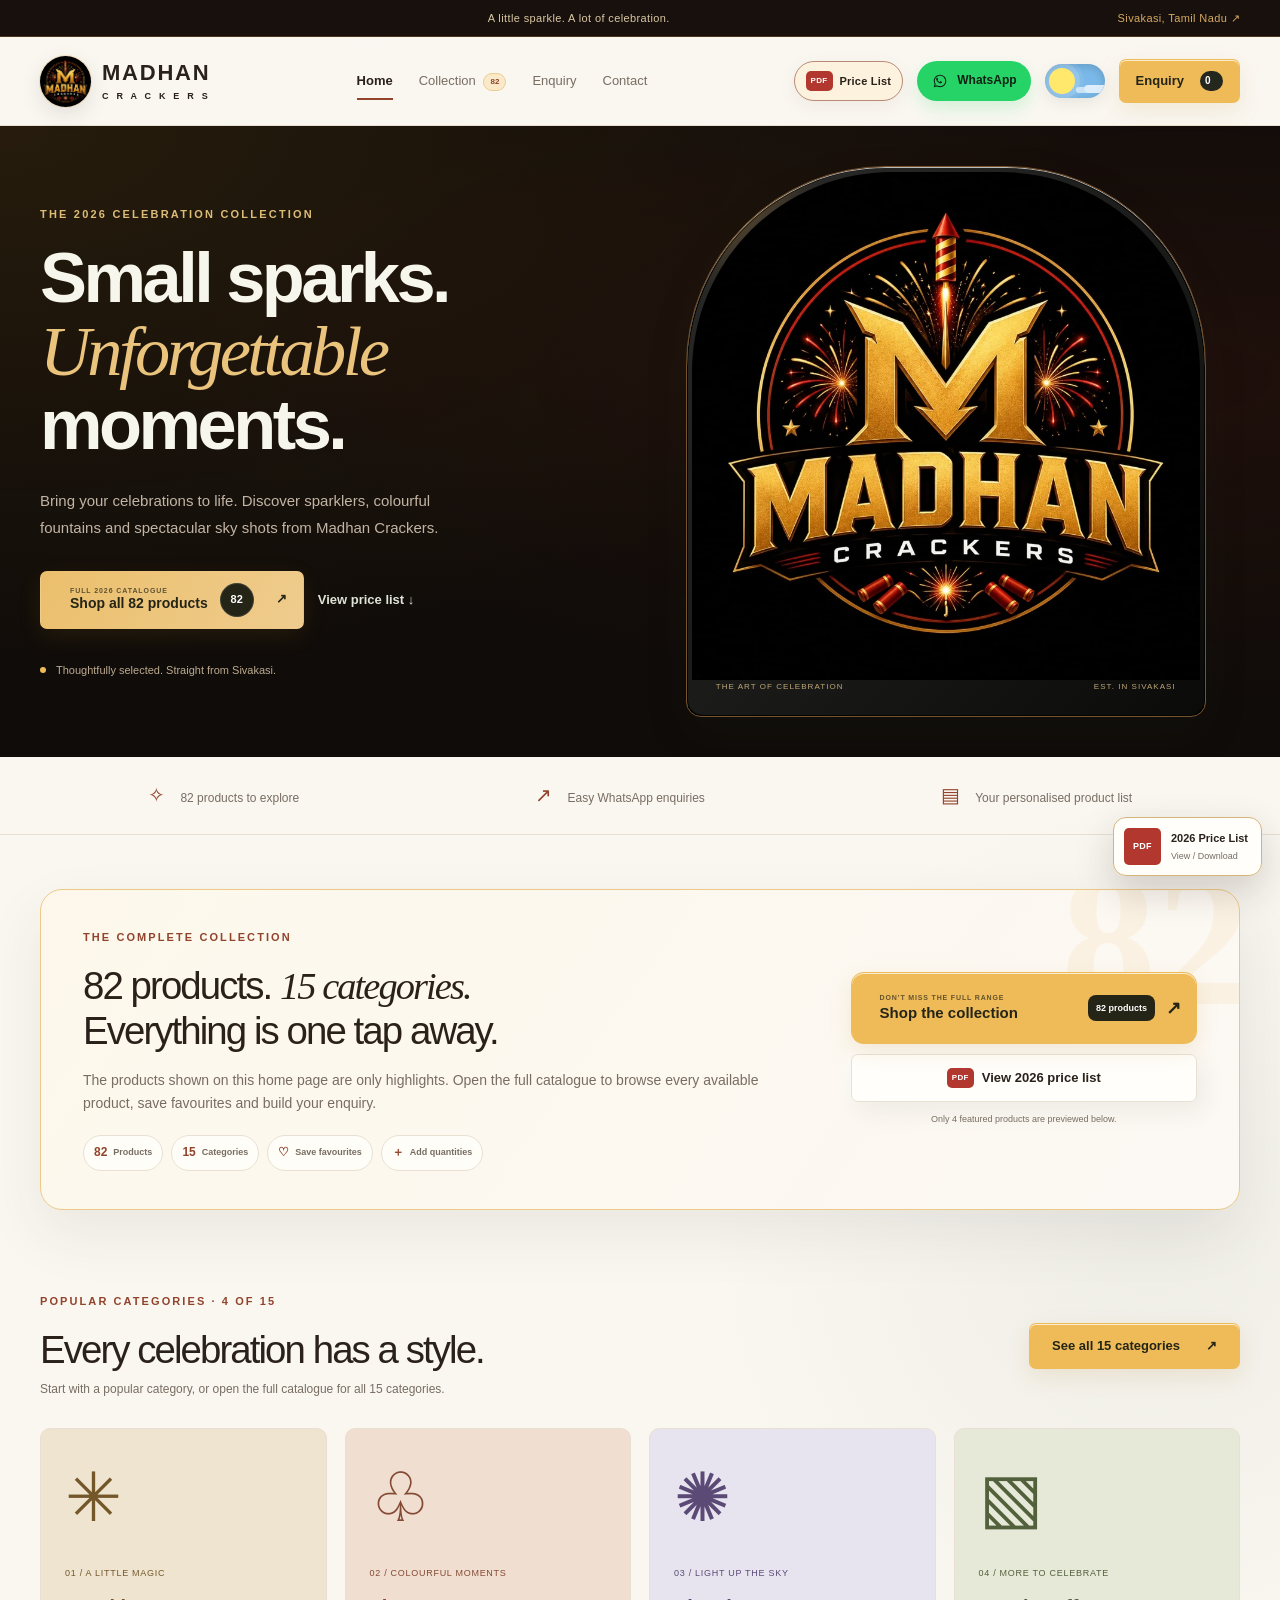
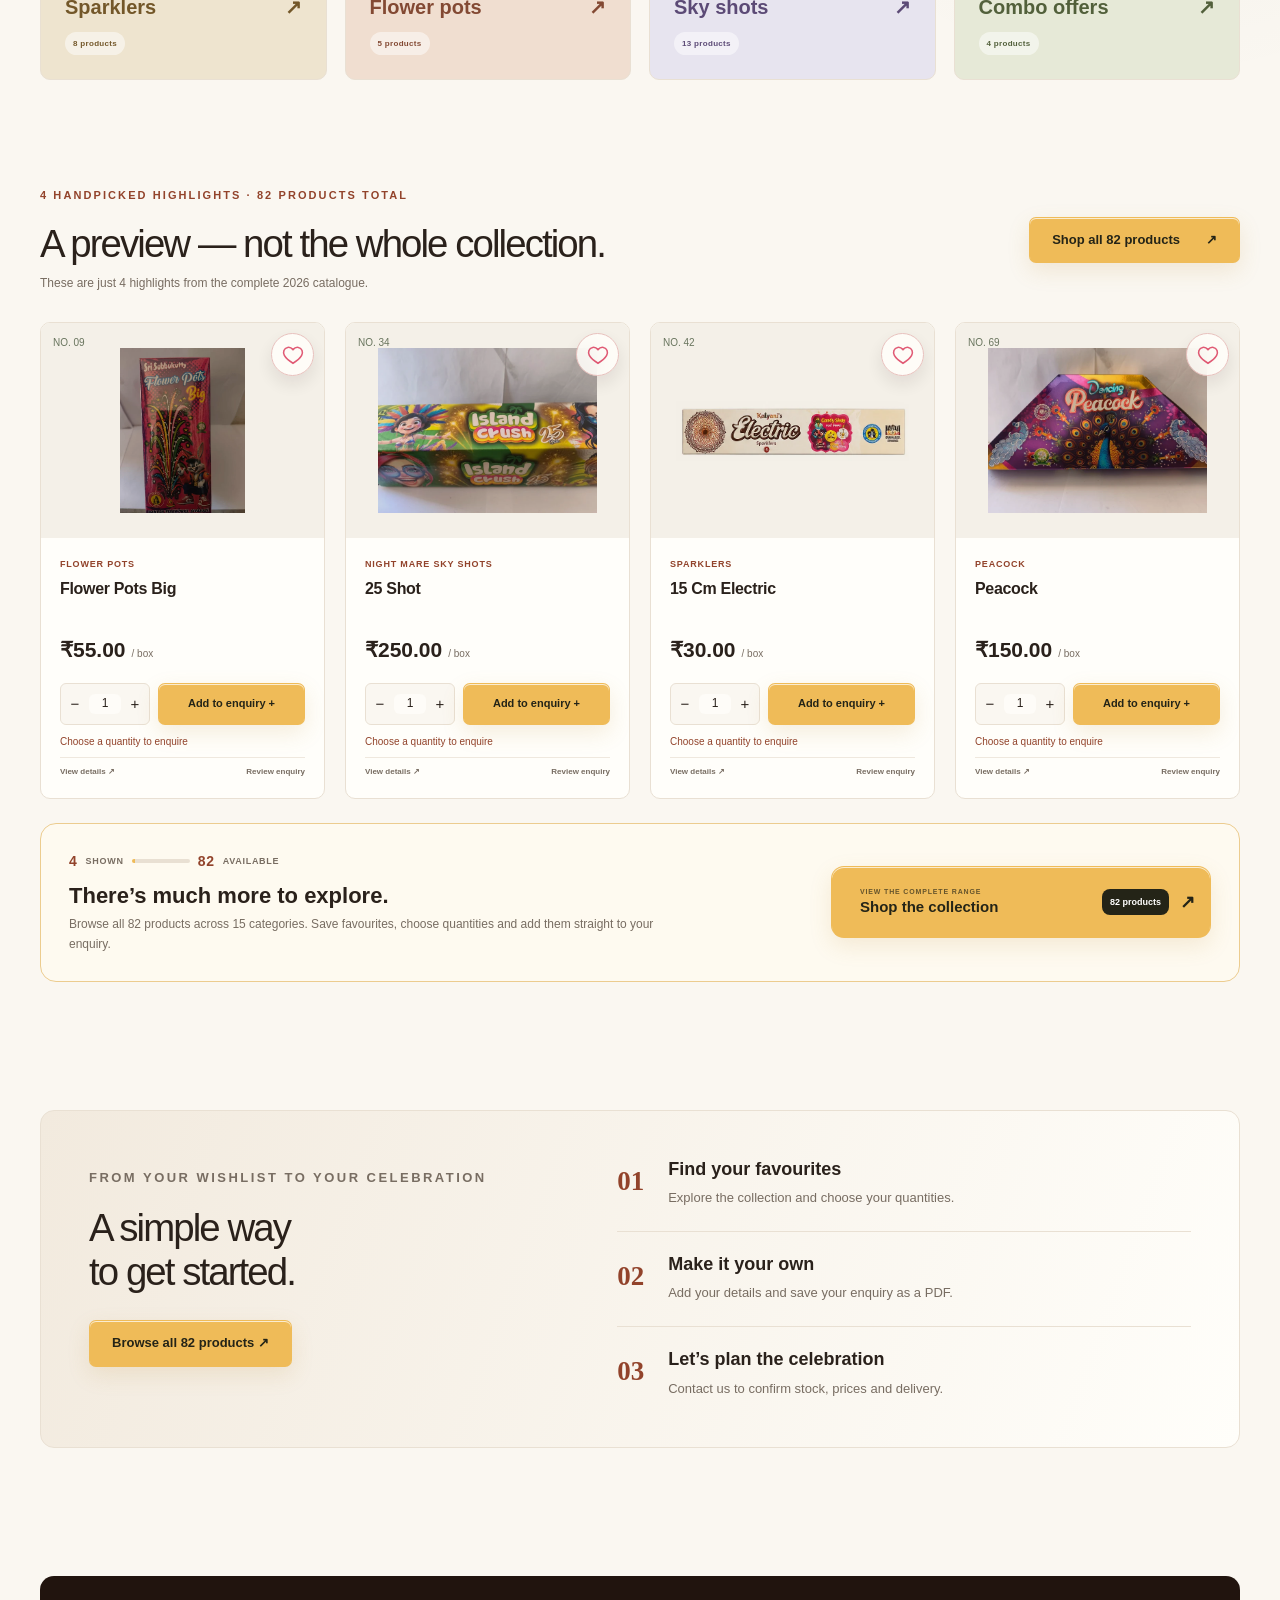
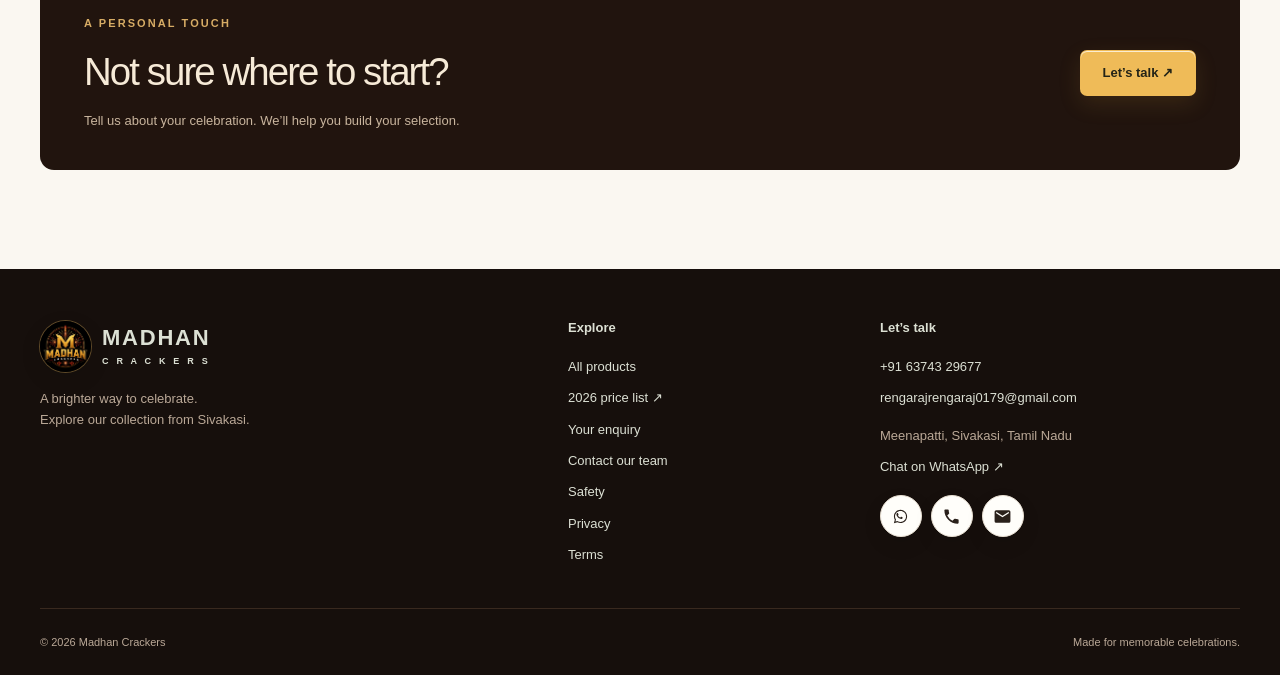
==== commit a082ba2c: "Deploy Collection Cart UX V6" ====
--- a/index.html
+++ b/index.html
@@ -1 +1 @@
-<!doctype html><html lang="en"><head><meta charset="utf-8"><meta name="viewport" content="width=device-width,initial-scale=1"><meta name="description" content="Explore Madhan Crackers, Sivakasi. Browse the 2026 collection and build your product enquiry."><meta name="theme-color" content="#161814"><title>Celebrate brighter | Madhan Crackers</title><link rel="icon" href="favicon.ico"><link rel="apple-touch-icon" href="apple-touch-icon.png"><meta property="og:type" content="website"><meta property="og:site_name" content="Madhan Crackers"><meta property="og:image" content="og-image.jpg"><link rel="stylesheet" href="styles.css?v=final1"><script defer src="data.js"></script><script defer src="app.js?v=final1"></script></head><body><a class="skip" href="#main">Skip to content</a><div class="announcement">A little sparkle. A lot of celebration. <span>Sivakasi, Tamil Nadu ↗</span></div><header><div class="container nav"><a class="brand" href="index.html"><img src="logo.webp" alt=""><span>MADHAN<small>C R A C K E R S</small></span></a><nav id="navigation" aria-label="Main navigation"><a href="index.html">Home</a><a href="catalogue.html" >Collection</a><a href="enquiry.html" >Enquiry</a><a href="contact.html">Contact</a></nav><div class="nav-actions"><a class="header-chat" data-wa aria-label="Chat on WhatsApp">WhatsApp ↗</a><button class="icon-button" id="themeToggle" aria-label="Switch colour theme">◐</button><a class="button small" href="enquiry.html">Enquiry <b id="cartCount">0</b></a><button class="icon-button menu-toggle" id="menuToggle" aria-label="Toggle navigation" aria-controls="navigation" aria-expanded="false">☰</button></div></div></header><main id="main"><section class="hero"><div class="container hero-grid"><div class="hero-copy"><p class="eyebrow">THE 2026 CELEBRATION COLLECTION</p><h1>Small sparks.<br><em>Unforgettable</em><br>moments.</h1><p>Bring your celebrations to life. Discover sparklers, colourful fountains and spectacular sky shots from Madhan Crackers.</p><div class="actions"><a class="button" href="catalogue.html">Explore the collection <span>↗</span></a><a class="text-link" href="renga%202026.pdf" target="_blank" rel="noopener">View price list ↓</a></div><div class="hero-note"><span class="gold-dot"></span> Thoughtfully selected. Straight from Sivakasi.</div></div><div class="hero-art"><img src="logo.webp" alt="Madhan Crackers gold fireworks emblem" fetchpriority="high"><div class="art-caption"><span>THE ART OF CELEBRATION</span><span>EST. IN SIVAKASI</span></div></div></div></section><div class="benefits"><div class="container"><span>✧ <b>82 products to explore</b></span><span>↗ <b>Easy WhatsApp enquiries</b></span><span>▤ <b>Your personalised product list</b></span></div></div><section class="container section"><div class="section-heading"><div><p class="eyebrow">FIND YOUR SPARK</p><h2>Every celebration has a style.</h2></div><a class="text-link" href="catalogue.html">View all categories ↗</a></div><div class="category-tiles"><a href="catalogue.html?category=SPARKLERS"><span class="category-art">✳</span><small>01 / A LITTLE MAGIC</small><h3>Sparklers <span>↗</span></h3></a><a href="catalogue.html?category=FLOWER%20POTS"><span class="category-art">♧</span><small>02 / COLOURFUL MOMENTS</small><h3>Flower pots <span>↗</span></h3></a><a href="catalogue.html?category=NIGHT%20MARE%20SKY%20SHOTS"><span class="category-art">✺</span><small>03 / LIGHT UP THE SKY</small><h3>Sky shots <span>↗</span></h3></a><a href="catalogue.html?category=COMBO%20OFFERS"><span class="category-art">▧</span><small>04 / MORE TO CELEBRATE</small><h3>Combo offers <span>↗</span></h3></a></div></section><section class="container section featured"><div class="section-heading"><div><p class="eyebrow">A TASTE OF THE COLLECTION</p><h2>Let the celebrations begin.</h2></div><a class="text-link" href="catalogue.html">Shop the collection ↗</a></div><div id="featuredGrid" class="product-grid"></div></section><section class="container section"><div class="journey"><div><p class="eyebrow">FROM YOUR WISHLIST TO YOUR CELEBRATION</p><h2>A simple way<br>to get started.</h2><a class="button" href="catalogue.html">Build your enquiry ↗</a></div><ol><li><b>01</b><div><h3>Find your favourites</h3><p>Explore the collection and choose your quantities.</p></div></li><li><b>02</b><div><h3>Make it your own</h3><p>Add your details and save your enquiry as a PDF.</p></div></li><li><b>03</b><div><h3>Let’s plan the celebration</h3><p>Contact us to confirm stock, prices and delivery.</p></div></li></ol></div></section><section class="container section"><div class="celebrate-banner"><div><p class="eyebrow">A PERSONAL TOUCH</p><h2>Not sure where to start?</h2><p>Tell us about your celebration. We’ll help you build your selection.</p></div><a class="button" href="contact.html">Let’s talk ↗</a></div></section></main><footer><div class="container footer-grid"><div><a class="brand" href="index.html"><img src="logo.webp" alt=""><span>MADHAN<small>C R A C K E R S</small></span></a><p>A brighter way to celebrate.<br>Explore our collection from Sivakasi.</p></div><div><h3>Explore</h3><a href="catalogue.html">All products</a><a href="renga%202026.pdf" target="_blank" rel="noopener">2026 price list ↗</a><a href="enquiry.html">Your enquiry</a><a href="contact.html">Contact our team</a><a href="safety.html">Safety</a><a href="privacy.html">Privacy</a><a href="terms.html">Terms</a></div><div><h3>Let’s talk</h3><a href="tel:+916374329677">+91 63743 29677</a><a href="mailto:rengarajrengaraj0179@gmail.com">rengarajrengaraj0179@gmail.com</a><p>Meenapatti, Sivakasi, Tamil Nadu</p><a data-wa>Chat on WhatsApp ↗</a></div></div><div class="container footer-bottom"><span>© <span id="year">2026</span> Madhan Crackers</span><span>Made for memorable celebrations.</span></div></footer><div class="mobile-dock" aria-label="Quick navigation"><a href="index.html"><span>⌂</span>Home</a><a href="catalogue.html"><span>✧</span>Collection</a><a href="enquiry.html"><span>▤ <b data-cart-count>0</b></span>Enquiry</a><a data-wa><span>↗</span>WhatsApp</a></div><div id="toast" role="status" aria-live="polite"></div></body></html>+<!doctype html><html lang="en"><head><meta charset="utf-8"><meta name="viewport" content="width=device-width,initial-scale=1"><meta name="description" content="Explore Madhan Crackers, Sivakasi. Browse the 2026 collection and build your product enquiry."><meta name="theme-color" content="#161814"><title>Celebrate brighter | Madhan Crackers</title><link rel="icon" href="favicon.ico"><link rel="apple-touch-icon" href="apple-touch-icon.png"><meta property="og:type" content="website"><meta property="og:site_name" content="Madhan Crackers"><meta property="og:image" content="og-image.jpg"><link rel="stylesheet" href="styles.css?v=final1"><link rel="stylesheet" href="component-theme.css?v=5"><script defer src="data.js"></script><script defer src="app.js?v=cart4"></script><script defer src="components.js?v=5"></script></head><body><a class="skip" href="#main">Skip to content</a><div class="announcement">A little sparkle. A lot of celebration. <span>Sivakasi, Tamil Nadu ↗</span></div><header><div class="container nav"><a class="brand" href="index.html"><img src="logo.webp" alt=""><span>MADHAN<small>C R A C K E R S</small></span></a><nav id="navigation" aria-label="Main navigation"><a href="index.html">Home</a><a href="catalogue.html" >Collection <b class="nav-product-badge">82</b></a><a href="enquiry.html" >Enquiry</a><a href="contact.html">Contact</a></nav><div class="nav-actions"><a class="pdf-header-link" href="renga%202026.pdf" target="_blank" rel="noopener" aria-label="Open 2026 price list PDF"><span class="pdf-mini-badge">PDF</span><span class="pdf-header-text">Price List</span></a><a class="header-chat" data-wa aria-label="Chat on WhatsApp">WhatsApp ↗</a><button class="icon-button" id="themeToggle" aria-label="Switch colour theme">◐</button><a class="button small" href="enquiry.html">Enquiry <b id="cartCount">0</b></a><button class="icon-button menu-toggle" id="menuToggle" aria-label="Toggle navigation" aria-controls="navigation" aria-expanded="false">☰</button></div></div></header><main id="main"><section class="hero"><div class="container hero-grid"><div class="hero-copy"><p class="eyebrow">THE 2026 CELEBRATION COLLECTION</p><h1>Small sparks.<br><em>Unforgettable</em><br>moments.</h1><p>Bring your celebrations to life. Discover sparklers, colourful fountains and spectacular sky shots from Madhan Crackers.</p><div class="actions"><a class="button collection-primary uiverse-starburst" href="catalogue.html"><span class="collection-btn-copy"><small>FULL 2026 CATALOGUE</small>Shop all 82 products</span><b class="collection-count-badge">82</b><span aria-hidden="true">↗</span></a><a class="text-link" href="renga%202026.pdf" target="_blank" rel="noopener">View price list ↓</a></div><div class="hero-note"><span class="gold-dot"></span> Thoughtfully selected. Straight from Sivakasi.</div></div><div class="hero-art"><img src="logo.webp" alt="Madhan Crackers gold fireworks emblem" fetchpriority="high"><div class="art-caption"><span>THE ART OF CELEBRATION</span><span>EST. IN SIVAKASI</span></div></div></div></section><div class="benefits"><div class="container"><span>✧ <b>82 products to explore</b></span><span>↗ <b>Easy WhatsApp enquiries</b></span><span>▤ <b>Your personalised product list</b></span></div></div><section class="container collection-gateway" aria-label="Browse the complete 2026 collection"><div class="collection-gateway-copy"><p class="eyebrow">THE COMPLETE COLLECTION</p><h2>82 products. <em>15 categories.</em><br>Everything is one tap away.</h2><p>The products shown on this home page are only highlights. Open the full catalogue to browse every available product, save favourites and build your enquiry.</p><div class="collection-proof"><span><b>82</b> Products</span><span><b>15</b> Categories</span><span><b>♡</b> Save favourites</span><span><b>＋</b> Add quantities</span></div></div><div class="collection-gateway-actions"><a class="button collection-mega-cta uiverse-starburst" href="catalogue.html"><span><small>DON’T MISS THE FULL RANGE</small>Shop the collection</span><b>82 products</b><i>↗</i></a><a class="outline collection-price-cta" href="renga%202026.pdf" target="_blank" rel="noopener"><span class="pdf-mini-badge">PDF</span> View 2026 price list</a><small>Only 4 featured products are previewed below.</small></div></section><section class="container section"><div class="section-heading category-heading"><div><p class="eyebrow">POPULAR CATEGORIES · 4 OF 15</p><h2>Every celebration has a style.</h2><p class="section-support">Start with a popular category, or open the full catalogue for all 15 categories.</p></div><a class="button collection-section-cta" href="catalogue.html">See all 15 categories <span>↗</span></a></div><div class="category-tiles"><a href="catalogue.html?category=SPARKLERS"><span class="category-art">✳</span><small>01 / A LITTLE MAGIC</small><h3>Sparklers <span>↗</span></h3><b class="tile-count">8 products</b></a><a href="catalogue.html?category=FLOWER%20POTS"><span class="category-art">♧</span><small>02 / COLOURFUL MOMENTS</small><h3>Flower pots <span>↗</span></h3><b class="tile-count">5 products</b></a><a href="catalogue.html?category=NIGHT%20MARE%20SKY%20SHOTS"><span class="category-art">✺</span><small>03 / LIGHT UP THE SKY</small><h3>Sky shots <span>↗</span></h3><b class="tile-count">13 products</b></a><a href="catalogue.html?category=COMBO%20OFFERS"><span class="category-art">▧</span><small>04 / MORE TO CELEBRATE</small><h3>Combo offers <span>↗</span></h3><b class="tile-count">4 products</b></a></div></section><section class="container section featured"><div class="section-heading"><div><p class="eyebrow">4 HANDPICKED HIGHLIGHTS · 82 PRODUCTS TOTAL</p><h2>A preview — not the whole collection.</h2><p class="section-support">These are just 4 highlights from the complete 2026 catalogue.</p></div><a class="button collection-section-cta" href="catalogue.html">Shop all 82 products <span>↗</span></a></div><div id="featuredGrid" class="product-grid"></div><div class="featured-collection-cta"><div><span class="featured-progress"><b>4</b> shown <i></i> <strong>82</strong> available</span><h3>There’s much more to explore.</h3><p>Browse all 82 products across 15 categories. Save favourites, choose quantities and add them straight to your enquiry.</p></div><a class="button collection-mega-cta uiverse-starburst" href="catalogue.html"><span><small>VIEW THE COMPLETE RANGE</small>Shop the collection</span><b>82 products</b><i>↗</i></a></div></section><section class="container section"><div class="journey"><div><p class="eyebrow">FROM YOUR WISHLIST TO YOUR CELEBRATION</p><h2>A simple way<br>to get started.</h2><a class="button" href="catalogue.html">Browse all 82 products ↗</a></div><ol><li><b>01</b><div><h3>Find your favourites</h3><p>Explore the collection and choose your quantities.</p></div></li><li><b>02</b><div><h3>Make it your own</h3><p>Add your details and save your enquiry as a PDF.</p></div></li><li><b>03</b><div><h3>Let’s plan the celebration</h3><p>Contact us to confirm stock, prices and delivery.</p></div></li></ol></div></section><section class="container section"><div class="celebrate-banner"><div><p class="eyebrow">A PERSONAL TOUCH</p><h2>Not sure where to start?</h2><p>Tell us about your celebration. We’ll help you build your selection.</p></div><a class="button" href="contact.html">Let’s talk ↗</a></div></section></main><footer><div class="container footer-grid"><div><a class="brand" href="index.html"><img src="logo.webp" alt=""><span>MADHAN<small>C R A C K E R S</small></span></a><p>A brighter way to celebrate.<br>Explore our collection from Sivakasi.</p></div><div><h3>Explore</h3><a href="catalogue.html">All products</a><a href="renga%202026.pdf" target="_blank" rel="noopener">2026 price list ↗</a><a href="enquiry.html">Your enquiry</a><a href="contact.html">Contact our team</a><a href="safety.html">Safety</a><a href="privacy.html">Privacy</a><a href="terms.html">Terms</a></div><div><h3>Let’s talk</h3><a href="tel:+916374329677">+91 63743 29677</a><a href="mailto:rengarajrengaraj0179@gmail.com">rengarajrengaraj0179@gmail.com</a><p>Meenapatti, Sivakasi, Tamil Nadu</p><a data-wa>Chat on WhatsApp ↗</a></div></div><div class="container footer-bottom"><span>© <span id="year">2026</span> Madhan Crackers</span><span>Made for memorable celebrations.</span></div></footer><div class="mobile-dock" aria-label="Quick navigation"><a href="index.html"><span>⌂</span>Home</a><a class="mobile-products-link" href="catalogue.html"><span>✧<b>82</b></span>Products</a><a href="enquiry.html"><span>▤ <b data-cart-count>0</b></span>Enquiry</a><a data-wa><span>↗</span>WhatsApp</a></div><div id="toast" role="status" aria-live="polite"></div></body></html>
--- a/component-theme.css
+++ b/component-theme.css
@@ -0,0 +1,176 @@
+/* Madhan Crackers component system — adapted from ui-component-showcase.html */
+:root{
+  --fx-gold:#e7b85e;--fx-gold-2:#f7d995;--fx-green:#263a2a;--fx-green-2:#344c37;
+  --fx-shadow:0 18px 45px rgba(39,45,34,.11);--fx-inset:inset 0 1px 0 rgba(255,255,255,.72);
+  --fx-ring:0 0 0 4px rgba(231,184,94,.16)
+}
+body{background-image:radial-gradient(circle at 12% 8%,rgba(231,184,94,.075),transparent 24rem),radial-gradient(circle at 90% 32%,rgba(49,67,50,.055),transparent 28rem)}
+body.dark{--fx-shadow:0 18px 48px rgba(0,0,0,.28);--fx-inset:inset 0 1px 0 rgba(255,255,255,.05);background-image:radial-gradient(circle at 12% 8%,rgba(231,184,94,.08),transparent 24rem),radial-gradient(circle at 90% 32%,rgba(120,155,101,.06),transparent 28rem)}
+header{backdrop-filter:saturate(150%) blur(16px);-webkit-backdrop-filter:saturate(150%) blur(16px);background:color-mix(in srgb,var(--bg) 90%,transparent)}
+.brand img{box-shadow:0 0 0 1px rgba(231,184,94,.35),0 7px 22px rgba(0,0,0,.10)}
+
+/* 1) Tooltip quick-contact icons, adapted from social icon component */
+.quick-contact{display:flex;align-items:center;gap:9px;margin-top:18px;list-style:none;padding:0}
+.quick-contact .qc-icon{position:relative;width:42px;height:42px;display:grid;place-items:center;border:1px solid var(--line);border-radius:50%;background:var(--surface);box-shadow:0 8px 20px rgba(0,0,0,.09);transition:transform .24s cubic-bezier(.2,.85,.35,1.3),background .2s,border-color .2s}
+.quick-contact .qc-icon svg{width:19px;height:19px;fill:var(--ink);transition:fill .2s,transform .2s}
+.quick-contact .qc-icon:hover{transform:translateY(-5px);border-color:transparent}
+.quick-contact .qc-icon:hover svg{fill:#fff;transform:scale(1.07)}
+.quick-contact .qc-whatsapp:hover{background:#25d366}.quick-contact .qc-call:hover{background:var(--fx-green-2)}.quick-contact .qc-mail:hover{background:#b18132}
+.quick-contact .tooltip{position:absolute;left:50%;bottom:calc(100% + 11px);transform:translate(-50%,7px);padding:5px 8px;border-radius:6px;background:#1e251e;color:#fff;font-size:11px;font-weight:700;white-space:nowrap;opacity:0;pointer-events:none;transition:.2s;box-shadow:0 8px 18px rgba(0,0,0,.16)}
+.quick-contact .tooltip:after{content:"";position:absolute;top:100%;left:50%;width:7px;height:7px;background:#1e251e;transform:translate(-50%,-4px) rotate(45deg)}
+.quick-contact .qc-icon:hover .tooltip,.quick-contact .qc-icon:focus-visible .tooltip{opacity:1;transform:translate(-50%,0)}
+
+/* 2) Neumorphic/soft buttons integrated into secondary actions */
+.outline,.price-download,.toolbar .outline{box-shadow:7px 9px 24px rgba(49,58,43,.07),-4px -4px 14px rgba(255,255,255,.55),var(--fx-inset);transition:transform .2s,box-shadow .2s,background .2s,border-color .2s}
+body.dark .outline,body.dark .price-download,body.dark .toolbar .outline{box-shadow:7px 9px 24px rgba(0,0,0,.18),-2px -2px 10px rgba(255,255,255,.025),var(--fx-inset)}
+.outline:hover,.price-download:hover,.toolbar .outline:hover{transform:translateY(1px);box-shadow:3px 5px 13px rgba(49,58,43,.10),var(--fx-inset)}
+
+/* 3) Animated green contact pill, adapted from the bell component */
+.header-chat{display:inline-flex!important;align-items:center;justify-content:center;gap:8px;min-height:40px;padding:9px 14px;border-radius:999px;background:#25d366;color:#102214!important;font-weight:800;font-size:12px;box-shadow:0 8px 18px rgba(37,211,102,.18);transition:transform .2s,box-shadow .2s,background .2s}
+.header-chat svg{width:18px;height:18px;fill:currentColor;transition:transform .65s cubic-bezier(.2,.8,.2,1)}
+.header-chat:hover{background:#38df76;transform:translateY(-1px);box-shadow:0 12px 25px rgba(37,211,102,.24)}
+.header-chat:hover svg{transform:rotate(-12deg) scale(1.12)}
+.header-chat:active{transform:scale(.97)}
+
+/* 4) Firework burst CTA, adapted from leaf-burst */
+.spark-cta{position:relative;isolation:isolate;overflow:visible!important}
+.spark-cta .cta-spark{position:absolute;width:7px;height:7px;border-radius:50%;background:var(--fx-gold-2);left:50%;top:50%;opacity:0;pointer-events:none;z-index:-1;box-shadow:0 0 11px rgba(247,217,149,.8)}
+.spark-cta:hover .cta-spark{animation:burst .78s ease-out forwards}
+.spark-cta .cta-spark:nth-child(1){--tx:-44px;--ty:-32px}.spark-cta .cta-spark:nth-child(2){--tx:2px;--ty:-48px}.spark-cta .cta-spark:nth-child(3){--tx:46px;--ty:-24px}.spark-cta .cta-spark:nth-child(4){--tx:52px;--ty:22px}.spark-cta .cta-spark:nth-child(5){--tx:-48px;--ty:22px}.spark-cta .cta-spark:nth-child(6){--tx:-2px;--ty:43px}
+@keyframes burst{0%{opacity:0;transform:translate(-50%,-50%) scale(.2)}25%{opacity:1}100%{opacity:0;transform:translate(calc(-50% + var(--tx)),calc(-50% + var(--ty))) scale(.9)}}
+
+/* 5) Day/night switch, preserving original #themeToggle JS behaviour */
+#themeToggle.theme-switch{position:relative;width:60px;min-width:60px;height:34px;min-height:34px;padding:0;border:0;border-radius:999px;overflow:hidden;background:#79b8e8;box-shadow:inset 0 2px 8px rgba(0,0,0,.16),0 5px 15px rgba(0,0,0,.08)}
+#themeToggle .theme-sky{position:absolute;inset:0;border-radius:inherit;overflow:hidden;transition:background .35s}
+#themeToggle .theme-orb{position:absolute;width:26px;height:26px;left:4px;top:4px;border-radius:50%;background:#ffe86b;box-shadow:0 0 0 5px rgba(255,255,255,.13),0 0 0 9px rgba(255,255,255,.07);transition:transform .42s cubic-bezier(.34,1.3,.64,1),background .35s,box-shadow .35s}
+#themeToggle .theme-orb:before,#themeToggle .theme-orb:after{content:"";position:absolute;border-radius:50%;background:#b7bcc2;opacity:0;transition:opacity .25s}.theme-orb:before{width:7px;height:7px;left:6px;top:5px}.theme-orb:after{width:4px;height:4px;right:5px;bottom:6px}
+#themeToggle .theme-cloud{position:absolute;width:24px;height:8px;border-radius:20px;background:rgba(255,255,255,.75);right:-3px;bottom:5px;box-shadow:-9px 1px 0 -1px rgba(255,255,255,.58);transition:transform .35s,opacity .35s}
+#themeToggle .theme-stars{position:absolute;inset:0;opacity:0;transition:opacity .3s;background:radial-gradient(circle at 18% 25%,#fff 0 1px,transparent 1.5px),radial-gradient(circle at 31% 62%,#fff 0 1px,transparent 1.5px),radial-gradient(circle at 43% 18%,#fff 0 1.2px,transparent 1.7px)}
+body.dark #themeToggle{background:#10151a}body.dark #themeToggle .theme-orb{transform:translateX(26px) rotate(330deg);background:#f3f5f7;box-shadow:0 0 0 4px rgba(255,255,255,.06)}
+body.dark #themeToggle .theme-orb:before,body.dark #themeToggle .theme-orb:after{opacity:1}body.dark #themeToggle .theme-cloud{opacity:0;transform:translateX(20px)}body.dark #themeToggle .theme-stars{opacity:1}
+
+/* 6) Glass blob card treatment */
+.glass-blob{position:relative;isolation:isolate;overflow:hidden!important;box-shadow:var(--fx-shadow),var(--fx-inset)}
+.glass-blob:before{content:"";position:absolute;z-index:-2;width:180px;height:180px;border-radius:50%;left:-60px;top:-70px;background:radial-gradient(circle,#d59d39 0,#b27b26 42%,rgba(178,123,38,0) 72%);filter:blur(20px);opacity:.26;animation:blob-float 8s ease-in-out infinite alternate}
+.glass-blob:after{content:"";position:absolute;z-index:-1;inset:1px;border-radius:inherit;background:linear-gradient(135deg,rgba(255,255,255,.16),rgba(255,255,255,.03));pointer-events:none}
+body.dark .glass-blob:before{opacity:.20}
+@keyframes blob-float{0%{transform:translate3d(0,0,0) scale(.9)}50%{transform:translate3d(90px,45px,0) scale(1.2)}100%{transform:translate3d(210px,10px,0) scale(.95)}}
+
+/* 7) Neumorphic inputs */
+.search,input:not([type=range]):not([type=checkbox]):not([type=radio]),select,textarea{border-color:color-mix(in srgb,var(--line) 86%,transparent)!important;background:color-mix(in srgb,var(--surface) 92%,var(--soft) 8%)!important;box-shadow:inset 1px 1px 2px rgba(49,58,43,.06),inset -1px -1px 2px rgba(255,255,255,.55),0 7px 18px rgba(49,58,43,.045);transition:border-color .2s,box-shadow .2s,background .2s}
+body.dark .search,body.dark input:not([type=range]):not([type=checkbox]):not([type=radio]),body.dark select,body.dark textarea{box-shadow:inset 1px 1px 3px rgba(0,0,0,.2),0 7px 18px rgba(0,0,0,.10)}
+.search:focus-within,input:not([type=range]):not([type=checkbox]):not([type=radio]):focus,select:focus,textarea:focus{border-color:#c59a4a!important;box-shadow:var(--fx-ring),inset 1px 1px 3px rgba(49,58,43,.04)!important;outline:none}
+.qty input{box-shadow:none!important;background:transparent!important}
+
+/* 8) Radio glider: functional catalogue quick view */
+.quick-view-glider{--total-radio:3;display:inline-grid;grid-template-columns:repeat(3,1fr);position:relative;min-width:310px;border:1px solid var(--line);border-radius:12px;background:#171b16;padding:3px 4px 5px;box-shadow:0 12px 26px rgba(0,0,0,.12);overflow:hidden}
+.quick-view-glider input{position:absolute;opacity:0;pointer-events:none}
+.quick-view-glider label{position:relative;z-index:2;padding:10px 15px;text-align:center;color:#8f968d;font-size:11px;font-weight:800;letter-spacing:.04em;cursor:pointer;transition:color .25s}
+.quick-view-glider input:checked+label{color:var(--fx-gold-2)}
+.quick-view-glider .glider-track{position:absolute;left:4px;right:4px;bottom:1px;height:3px;background:rgba(255,255,255,.06)}
+.quick-view-glider .glider{height:100%;width:calc(100% / 3);background:var(--fx-gold);box-shadow:0 -2px 13px rgba(231,184,94,.68);transition:transform .42s cubic-bezier(.37,1.55,.45,1)}
+.quick-view-glider input:nth-of-type(1):checked~.glider-track .glider{transform:translateX(0)}.quick-view-glider input:nth-of-type(2):checked~.glider-track .glider{transform:translateX(100%)}.quick-view-glider input:nth-of-type(3):checked~.glider-track .glider{transform:translateX(200%)}
+.catalogue-quickbar{display:flex;align-items:center;justify-content:space-between;gap:18px;margin:-4px 0 18px}.catalogue-quickbar>span{font-size:11px;color:var(--muted);font-weight:700;letter-spacing:.08em;text-transform:uppercase}
+
+/* Cross-site premium component refinements */
+.product-card,.panel,.category-tiles a,.faq details{transition:transform .22s,box-shadow .22s,border-color .22s}
+.product-card:hover,.category-tiles a:hover{transform:translateY(-4px);box-shadow:0 18px 44px rgba(41,48,37,.10);border-color:rgba(190,147,70,.45)}
+.product-card .wish{opacity:.94;box-shadow:0 7px 18px rgba(0,0,0,.10);backdrop-filter:blur(8px)}
+.product-card .wish[aria-pressed=true]{background:#fff3df!important;color:#9d5d20!important;border-color:#e7bd76!important}
+body.dark .product-card .wish[aria-pressed=true]{background:#5b3b22!important;color:#ffd99b!important}
+.panel{box-shadow:0 14px 36px rgba(46,55,42,.055),var(--fx-inset)}
+.button{transition:transform .2s,box-shadow .2s,background .2s;box-shadow:0 8px 22px rgba(191,143,56,.15),var(--fx-inset)}.button:hover{box-shadow:0 12px 28px rgba(191,143,56,.22),var(--fx-inset)}
+.mobile-dock{backdrop-filter:blur(14px);-webkit-backdrop-filter:blur(14px)}
+.mobile-dock a[aria-current=page]{color:var(--accent);font-weight:800}
+
+@media(max-width:900px){.catalogue-quickbar{align-items:flex-start;flex-direction:column}.quick-view-glider{width:100%;min-width:0}.header-chat{font-size:0;width:40px;height:40px;padding:0}.header-chat svg{width:20px;height:20px}.header-chat .wa-text{display:none}}
+@media(max-width:760px){header{background:color-mix(in srgb,var(--bg) 94%,transparent)}#themeToggle.theme-switch{width:54px;min-width:54px;height:30px;min-height:30px}#themeToggle .theme-orb{width:22px;height:22px;top:4px;left:4px}body.dark #themeToggle .theme-orb{transform:translateX(24px) rotate(330deg)}.quick-contact{margin-top:14px}.quick-contact .qc-icon{width:39px;height:39px}.nav .brand span{display:block;white-space:nowrap}.nav .brand{min-width:0}.nav .brand img{flex:0 0 auto}.nav-actions .button.small{display:none}.hero .actions .button{min-height:48px}.glass-blob:before{width:140px;height:140px}.catalogue-quickbar{margin-top:0}.quick-view-glider label{padding:10px 8px;font-size:10px}}
+@media(max-width:420px){.nav .brand{font-size:15px;letter-spacing:.045em}.brand small{letter-spacing:.20em}.header-chat{display:none!important}#themeToggle.theme-switch{width:50px;min-width:50px}.nav-actions{gap:4px}.quick-view-glider label{font-size:9px}.catalogue-quickbar>span{font-size:9px}}
+@media(prefers-reduced-motion:reduce){.glass-blob:before,.spark-cta:hover .cta-spark{animation:none!important}.header-chat svg,.product-card,.category-tiles a{transition:none!important}}
+
+/* =========================================================
+   CART PRO + ALWAYS-VISIBLE PDF ACCESS
+   ========================================================= */
+.pdf-header-link{display:inline-flex;align-items:center;gap:7px;min-height:40px;padding:7px 11px;border:1px solid color-mix(in srgb,var(--accent) 55%,var(--line));border-radius:999px;background:color-mix(in srgb,var(--surface) 82%,var(--gold) 18%);font-size:11px;font-weight:800;white-space:nowrap;box-shadow:0 5px 18px #5f351412;transition:.2s ease}
+.pdf-header-link:hover{transform:translateY(-2px);border-color:var(--accent);box-shadow:0 9px 22px #5f35141c}
+.pdf-mini-badge,.pdf-badge,.pdf-button-badge,.pdf-float-icon{display:inline-flex;align-items:center;justify-content:center;background:#b2382f;color:#fff;font-weight:900;letter-spacing:.04em;border-radius:5px;line-height:1}
+.pdf-mini-badge{font-size:8px;padding:6px 5px}.pdf-header-text{letter-spacing:.02em}
+.pdf-floating{position:fixed;right:18px;bottom:24px;z-index:24;display:flex;align-items:center;gap:10px;padding:10px 13px 10px 10px;border:1px solid #d4b47b;border-radius:13px;background:color-mix(in srgb,var(--surface) 94%,transparent);box-shadow:0 14px 38px #2411082e;backdrop-filter:blur(16px);transition:.2s ease}
+.pdf-floating:hover{transform:translateY(-3px);box-shadow:0 18px 44px #2411083d}.pdf-float-icon{width:37px;height:37px;font-size:9px}.pdf-floating b{display:block;font-size:11px}.pdf-floating small{display:block;margin-top:2px;color:var(--muted);font-size:9px}
+.cart-pdf-hero{margin-top:24px;display:flex;align-items:center;justify-content:space-between;gap:20px;padding:16px 20px;border:1px solid color-mix(in srgb,var(--accent) 45%,var(--line));border-radius:14px;background:linear-gradient(105deg,color-mix(in srgb,var(--gold) 14%,var(--surface)),var(--surface));box-shadow:0 8px 28px #5f35140e}
+.cart-pdf-hero>div{display:flex;align-items:center;gap:13px;min-width:0}.cart-pdf-hero strong{display:block;font-size:15px}.cart-pdf-hero small{display:block;color:var(--muted);font-size:11px;margin-top:2px}.pdf-badge{width:43px;height:43px;font-size:10px;flex:0 0 auto}.pdf-primary{white-space:nowrap}
+.cart-panel{overflow:hidden}.cart-heading{margin-bottom:18px!important}.cart-heading .eyebrow{margin-bottom:7px}.cart-unique-badge{vertical-align:middle;display:inline-flex;margin-left:8px;padding:4px 8px;border:1px solid var(--line);border-radius:999px;background:var(--soft);color:var(--muted);font:700 9px/1.2 'Segoe UI',Arial,sans-serif;letter-spacing:.02em}
+.cart-toolbar{display:grid;grid-template-columns:minmax(0,1fr) 150px;gap:10px;padding:11px;background:var(--soft);border:1px solid var(--line);border-radius:11px;margin-bottom:10px}.cart-search{display:flex;align-items:center;gap:8px;background:var(--surface);border:1px solid var(--line);border-radius:8px;padding:0 10px}.cart-search span{color:var(--muted);font-size:18px}.cart-search input{width:100%;border:0!important;background:transparent!important;box-shadow:none!important;padding:10px 0!important;outline:0}.cart-sort{display:flex;flex-direction:column;gap:2px;font-size:9px;text-transform:uppercase;letter-spacing:.08em;color:var(--muted)}.cart-sort select{height:38px;padding:0 9px;border:1px solid var(--line);border-radius:7px;background:var(--surface);color:var(--ink);font-size:11px;text-transform:none;letter-spacing:0}
+.cart-quick-actions{display:flex;flex-wrap:wrap;gap:7px;margin:0 0 6px}.mini-action{padding:8px 10px!important;min-height:34px;font-size:10px!important;border-radius:8px!important;gap:5px!important}.mini-action:disabled{opacity:.45}
+.cart-row-rich{grid-template-columns:76px minmax(0,1fr) 100px!important;gap:14px!important;padding:18px 0!important}.cart-thumb{align-self:start;border-radius:10px;overflow:hidden;background:var(--soft);border:1px solid var(--line)}.cart-row-rich .cart-thumb img,.cart-row-rich .cart-thumb .product-placeholder{width:76px!important;height:76px!important}.cart-product-main{min-width:0}.cart-title-line{display:flex;align-items:flex-start;justify-content:space-between;gap:10px}.cart-category{margin:0 0 4px;color:var(--accent);font-size:8px;font-weight:800;letter-spacing:.08em;text-transform:uppercase}.cart-title-line h3{font-size:15px;line-height:1.25}.stock-chip{flex:0 0 auto;border-radius:999px;padding:4px 7px;background:#e2f3e3;color:#3d6d42;font-size:8px;font-weight:800}.stock-chip.pending{background:#f8ebd4;color:#8a6124}.cart-rate-line{display:flex;gap:12px;flex-wrap:wrap;margin-top:5px;color:var(--muted);font-size:9px}.cart-row-controls{display:flex;align-items:center;gap:6px;flex-wrap:wrap;margin-top:9px}.cart-row-controls .qty{margin-top:0!important}.cart-icon-action{display:inline-flex;align-items:center;justify-content:center;min-height:30px;padding:5px 8px;border:1px solid var(--line);border-radius:7px;background:var(--surface);font-size:9px;font-weight:700}.cart-icon-action:hover{background:var(--soft)}.cart-icon-action.saved{color:#a94339;border-color:#d5aaa4;background:#f9eeec}.cart-icon-action.danger{color:#a94339}.cart-row-end{align-self:stretch;display:flex;flex-direction:column;align-items:flex-end;justify-content:center;gap:4px}.cart-row-end small{font-size:8px!important;text-transform:uppercase;letter-spacing:.07em}.cart-row-end strong{font-size:13px}.cart-plus-one{border:0;border-radius:999px;background:var(--soft);padding:5px 8px;color:var(--ink);font-size:9px;font-weight:800}.cart-plus-one:hover{background:color-mix(in srgb,var(--gold) 30%,var(--soft))}
+.cart-no-match{padding:28px 12px;text-align:center;border:1px dashed var(--line);border-radius:10px;color:var(--muted);font-size:12px}.cart-no-match button{display:block;margin:8px auto 0}.empty-actions{display:flex;justify-content:center;gap:8px;flex-wrap:wrap}
+.cart-summary-grid{display:grid;grid-template-columns:repeat(3,1fr);gap:8px;margin-top:16px}.cart-summary-grid>div{padding:10px;border:1px solid var(--line);border-radius:9px;background:var(--soft)}.cart-summary-grid span{display:block;color:var(--muted);font-size:8px;text-transform:uppercase;letter-spacing:.07em}.cart-summary-grid strong{display:block;margin-top:2px;font-size:16px}.cart-summary-actions{display:grid;grid-template-columns:1fr 1fr;gap:8px;margin-top:12px}.cart-summary-actions>a,.cart-summary-actions>button{min-height:42px;padding:9px 12px}.cart-summary-actions b{display:inline-flex;margin-right:5px;padding:4px;background:#b2382f;color:#fff;border-radius:4px;font-size:8px}.cart-footer-actions{display:flex;align-items:center;justify-content:space-between;gap:12px;margin-top:12px}.cart-footer-actions .button{padding:10px 14px;font-size:11px}
+.enquiry-pdf-button{background:linear-gradient(120deg,#b93830,#8e2a25)!important;color:#fff!important;border-color:#8e2a25!important}.enquiry-pdf-button:hover{background:linear-gradient(120deg,#c64a41,#9d3029)!important}.pdf-button-badge{font-size:8px;padding:5px}.pdf-button-badge.light{background:#b2382f}.price-list-form-link{gap:8px!important;text-align:center}.price-list-form-link:hover{border-color:var(--accent)}
+body.dark .stock-chip{background:#263d29;color:#bce0bf}body.dark .stock-chip.pending{background:#493a24;color:#f3d294}body.dark .cart-icon-action.saved{background:#472a27;border-color:#7e4842;color:#f2b0a8}
+@media(max-width:1100px){.pdf-header-text{display:none}.pdf-header-link{padding:7px}.cart-row-rich{grid-template-columns:68px minmax(0,1fr) 92px!important}.cart-row-rich .cart-thumb img,.cart-row-rich .cart-thumb .product-placeholder{width:68px!important;height:68px!important}}
+@media(max-width:760px){.pdf-header-link{min-height:34px;padding:5px 6px}.pdf-mini-badge{font-size:7px;padding:5px 4px}.pdf-floating{right:10px;bottom:84px;padding:7px;border-radius:10px}.pdf-floating>span:last-child{display:none}.pdf-float-icon{width:34px;height:34px}.cart-pdf-hero{margin-top:14px;align-items:stretch;padding:12px;gap:10px}.cart-pdf-hero>div{gap:9px}.pdf-badge{width:38px;height:38px}.cart-pdf-hero small{font-size:9px;line-height:1.35}.cart-pdf-hero .button{padding:9px 10px;font-size:9px;gap:4px}.cart-toolbar{grid-template-columns:1fr;padding:8px}.cart-quick-actions{display:grid;grid-template-columns:1fr 1fr}.mini-action{width:100%}.cart-row-rich{grid-template-columns:58px minmax(0,1fr)!important;align-items:start!important;gap:10px!important;padding:15px 0!important}.cart-row-rich .cart-thumb img,.cart-row-rich .cart-thumb .product-placeholder{width:58px!important;height:58px!important}.cart-title-line{display:block}.stock-chip{display:inline-flex;margin-top:5px}.cart-rate-line{gap:7px}.cart-row-controls{gap:5px}.cart-row-controls .qty{width:112px}.cart-row-controls .qty input{width:40px}.cart-icon-action{font-size:8px;padding:5px 6px}.cart-row-end{grid-column:2;flex-direction:row;align-items:center;justify-content:flex-start;gap:8px;margin-top:-3px;text-align:left}.cart-row-end small{display:none}.cart-row-end strong{font-size:12px}.cart-summary-grid>div{padding:8px}.cart-summary-grid strong{font-size:14px}.cart-summary-actions{grid-template-columns:1fr}.cart-footer-actions{align-items:flex-start;flex-direction:column-reverse}.cart-footer-actions .button{width:100%}.cart-footer-actions .text-link{align-self:center}.cart-unique-badge{display:inline-flex;margin-left:3px}.price-list-form-link{display:flex!important}.enquiry-layout{padding-top:18px!important}}
+@media(max-width:420px){.cart-pdf-hero{flex-direction:column}.cart-pdf-hero .button{width:100%}.cart-quick-actions{grid-template-columns:1fr}.cart-summary-grid{gap:5px}.cart-summary-grid span{font-size:7px}.cart-summary-grid strong{font-size:13px}}
+@media print{.pdf-floating{display:none!important}}
+
+/* =========================================================
+   PASTED UI PACK V4 — FUNCTIONAL ADAPTATION
+   ========================================================= */
+
+/* Animated favourite heart — adapted from supplied heart component */
+.animated-heart{--heart:#df516d;position:absolute!important;right:10px;top:10px;width:43px!important;height:43px!important;padding:0!important;border:1px solid color-mix(in srgb,var(--heart) 24%,var(--line))!important;border-radius:50%!important;background:color-mix(in srgb,var(--surface) 91%,transparent)!important;display:grid!important;place-items:center;overflow:visible!important;box-shadow:0 8px 20px #30150d1a!important;z-index:5;transition:transform .2s,box-shadow .2s,background .2s!important}
+.animated-heart:hover{transform:translateY(-2px) scale(1.04)!important;box-shadow:0 12px 26px #30150d26!important}.animated-heart:active{transform:scale(.93)!important}
+.heart-shell{position:relative;width:24px;height:24px;display:block}.heart-shell svg{position:absolute;inset:1px;width:22px;height:22px;fill:none;stroke:var(--heart);stroke-width:1.7;transition:opacity .2s,transform .25s}.heart-shell .heart-filled{fill:var(--heart);stroke:var(--heart);opacity:0;transform:scale(.35)}
+.animated-heart.is-saved .heart-outline{opacity:0;transform:scale(.7)}.animated-heart.is-saved .heart-filled{opacity:1;transform:scale(1);animation:heart-pop .52s cubic-bezier(.17,.67,.35,1.55)}
+.heart-shell i{position:absolute;left:50%;top:50%;width:3px;height:9px;border-radius:999px;background:var(--heart);opacity:0;transform-origin:50% 20px}.heart-shell i:nth-of-type(1){--r:0deg;transform:translate(-50%,-50%) rotate(0deg)}.heart-shell i:nth-of-type(2){--r:60deg;transform:translate(-50%,-50%) rotate(60deg)}.heart-shell i:nth-of-type(3){--r:120deg;transform:translate(-50%,-50%) rotate(120deg)}.heart-shell i:nth-of-type(4){--r:180deg;transform:translate(-50%,-50%) rotate(180deg)}.heart-shell i:nth-of-type(5){--r:240deg;transform:translate(-50%,-50%) rotate(240deg)}.heart-shell i:nth-of-type(6){--r:300deg;transform:translate(-50%,-50%) rotate(300deg)}
+.animated-heart.is-saved .heart-shell i{animation:heart-rays .62s ease-out}.animated-heart.is-saved .heart-shell i:nth-of-type(2){animation-delay:.025s}.animated-heart.is-saved .heart-shell i:nth-of-type(3){animation-delay:.05s}.animated-heart.is-saved .heart-shell i:nth-of-type(4){animation-delay:.075s}.animated-heart.is-saved .heart-shell i:nth-of-type(5){animation-delay:.1s}.animated-heart.is-saved .heart-shell i:nth-of-type(6){animation-delay:.125s}
+@keyframes heart-pop{0%{transform:scale(.25)}45%{transform:scale(1.28)}100%{transform:scale(1)}}@keyframes heart-rays{0%{opacity:0;height:2px}30%{opacity:1}100%{opacity:0;height:11px;transform:translate(-50%,-50%) rotate(var(--r,0deg)) translateY(-17px)}}
+
+/* Star burst primary actions — adapted from supplied six-star button */
+.uiverse-starburst{position:relative;overflow:visible!important;isolation:isolate}.uiverse-starburst .u-star{position:absolute;width:10px;height:10px;background:#fff3c4;clip-path:polygon(50% 0,60% 39%,100% 50%,60% 61%,50% 100%,40% 61%,0 50%,40% 39%);opacity:0;pointer-events:none;z-index:4;filter:drop-shadow(0 0 7px #fff1a8);transition:all .72s cubic-bezier(.05,.83,.43,.96)}
+.uiverse-starburst .u-star-1{left:18%;top:25%;width:16px;height:16px}.uiverse-starburst .u-star-2{left:44%;top:45%;width:10px;height:10px}.uiverse-starburst .u-star-3{left:56%;top:35%;width:7px;height:7px}.uiverse-starburst .u-star-4{left:78%;top:40%;width:9px;height:9px}.uiverse-starburst .u-star-5{left:63%;top:60%;width:12px;height:12px}.uiverse-starburst .u-star-6{left:35%;top:60%;width:6px;height:6px}
+.uiverse-starburst:hover .u-star{opacity:1}.uiverse-starburst:hover .u-star-1{left:-12%;top:-72%}.uiverse-starburst:hover .u-star-2{left:16%;top:-34%}.uiverse-starburst:hover .u-star-3{left:30%;top:105%}.uiverse-starburst:hover .u-star-4{left:104%;top:18%}.uiverse-starburst:hover .u-star-5{left:84%;top:-48%}.uiverse-starburst:hover .u-star-6{left:64%;top:112%}
+
+/* Leaf / celebration burst — supplied plant button adapted to festive navigation */
+.celebration-leaf-cta{position:relative;overflow:visible!important}.leaf-burst{position:absolute;inset:0;pointer-events:none;z-index:-1}.leaf-burst i{position:absolute;left:50%;top:50%;width:15px;height:8px;border-radius:100% 0 100% 0;background:var(--fx-gold);opacity:0;transition:.62s cubic-bezier(.05,.83,.43,.96)}.leaf-burst i:nth-child(2){background:#7b9b3a}.leaf-burst i:nth-child(3){background:#ca7e3c}.leaf-burst i:nth-child(4){background:#556729}.leaf-burst i:nth-child(5){background:#f0c66a}
+.celebration-leaf-cta:hover .leaf-burst i{opacity:1}.celebration-leaf-cta:hover .leaf-burst i:nth-child(1){transform:translate(-44px,-42px) rotate(-35deg)}.celebration-leaf-cta:hover .leaf-burst i:nth-child(2){transform:translate(-10px,-55px) rotate(20deg)}.celebration-leaf-cta:hover .leaf-burst i:nth-child(3){transform:translate(38px,-37px) rotate(48deg)}.celebration-leaf-cta:hover .leaf-burst i:nth-child(4){transform:translate(48px,17px) rotate(75deg)}.celebration-leaf-cta:hover .leaf-burst i:nth-child(5){transform:translate(-42px,20px) rotate(-70deg)}
+
+/* Vertical radio glider — supplied radio component repurposed as enquiry navigation */
+.enquiry-step-shell{display:flex;align-items:center;justify-content:space-between;gap:28px;margin-top:18px;padding:15px 18px;border:1px solid var(--line);border-radius:14px;background:color-mix(in srgb,var(--surface) 94%,var(--gold) 6%);box-shadow:0 9px 28px #4a2f1710}.enquiry-step-copy{min-width:190px}.enquiry-step-copy>span{display:block;color:var(--accent);font-size:8px;font-weight:900;letter-spacing:.14em}.enquiry-step-copy strong{display:block;margin-top:3px;font-size:14px}.enquiry-step-copy small{display:block;margin-top:2px;color:var(--muted);font-size:9px}
+.enquiry-step-rail{--main-color:var(--fx-gold);--main-color-opacity:rgba(231,184,94,.12);--total-radio:3;display:flex;flex-direction:column;position:relative;min-width:310px;padding-left:12px;background:#171b16;border-radius:11px;box-shadow:0 12px 28px rgba(0,0,0,.13)}.enquiry-step-rail input{position:absolute;opacity:0;pointer-events:none}.enquiry-step-rail label{display:flex;align-items:center;gap:11px;position:relative;z-index:2;padding:8px 13px;color:#8e968d;cursor:pointer;transition:.25s}.enquiry-step-rail label b{display:grid;place-items:center;width:27px;height:27px;border:1px solid #ffffff15;border-radius:8px;font-size:9px}.enquiry-step-rail label>span{font-size:10px;font-weight:850;letter-spacing:.02em}.enquiry-step-rail label small{display:block;color:#747d72;font-size:8px;font-weight:600;margin-top:1px}.enquiry-step-rail input:checked+label{color:var(--main-color)}.enquiry-step-rail input:checked+label b{border-color:color-mix(in srgb,var(--main-color) 55%,transparent);box-shadow:0 0 18px var(--main-color-opacity)}
+.enquiry-step-rail .glider-container{position:absolute;left:0;top:0;bottom:0;width:2px;background:linear-gradient(0deg,transparent,#393f37 50%,transparent)}.enquiry-step-rail .glider{position:relative;width:100%;height:calc(100% / 3);background:linear-gradient(0deg,transparent,var(--main-color) 50%,transparent);transition:transform .5s cubic-bezier(.37,1.55,.66,.56)}.enquiry-step-rail .glider:before{content:"";position:absolute;width:300%;height:65%;top:50%;transform:translateY(-50%);background:var(--main-color);filter:blur(8px)}.enquiry-step-rail .glider:after{content:"";position:absolute;left:0;width:160px;height:100%;background:linear-gradient(90deg,var(--main-color-opacity),transparent)}.enquiry-step-rail input:nth-of-type(1):checked~.glider-container .glider{transform:translateY(0)}.enquiry-step-rail input:nth-of-type(2):checked~.glider-container .glider{transform:translateY(100%)}.enquiry-step-rail input:nth-of-type(3):checked~.glider-container .glider{transform:translateY(200%)}
+.quick-wa-action{border-color:color-mix(in srgb,#25d366 45%,var(--line))!important;color:#217a42!important}.quick-wa-action:hover{background:color-mix(in srgb,#25d366 12%,var(--surface))!important}
+
+@media(max-width:760px){.animated-heart{width:39px!important;height:39px!important;right:8px;top:8px}.enquiry-step-shell{display:block;padding:11px}.enquiry-step-copy{margin-bottom:9px}.enquiry-step-copy small{display:none}.enquiry-step-rail{display:grid;grid-template-columns:repeat(3,1fr);min-width:0;padding:0 3px 4px}.enquiry-step-rail label{justify-content:center;padding:9px 5px;text-align:center;gap:5px}.enquiry-step-rail label b{width:23px;height:23px}.enquiry-step-rail label small{display:none}.enquiry-step-rail .glider-container{left:3px;right:3px;top:auto;bottom:0;width:auto;height:2px}.enquiry-step-rail .glider{height:100%;width:calc(100% / 3)}.enquiry-step-rail .glider:before{width:65%;height:300%;left:50%;top:auto;bottom:0;transform:translateX(-50%)}.enquiry-step-rail .glider:after{display:none}.enquiry-step-rail input:nth-of-type(1):checked~.glider-container .glider{transform:translateX(0)}.enquiry-step-rail input:nth-of-type(2):checked~.glider-container .glider{transform:translateX(100%)}.enquiry-step-rail input:nth-of-type(3):checked~.glider-container .glider{transform:translateX(200%)}.uiverse-starburst .u-star{display:none}}
+@media(prefers-reduced-motion:reduce){.animated-heart.is-saved .heart-filled,.animated-heart.is-saved .heart-shell i{animation:none!important}.uiverse-starburst .u-star,.leaf-burst i,.enquiry-step-rail .glider{transition:none!important}}
+
+/* =========================================================
+   COLLECTION DISCOVERY UX V5 — make full range unmistakable
+   ========================================================= */
+.collection-primary{padding:11px 16px 11px 19px!important;gap:12px!important;min-height:58px!important;text-align:left!important}
+.collection-primary .collection-btn-copy{display:flex;flex-direction:column;gap:1px;line-height:1.12;font-size:14px}.collection-primary .collection-btn-copy small{font-size:7px;letter-spacing:.13em;opacity:.7;font-weight:900}.collection-primary .collection-count-badge{display:grid;place-items:center;min-width:34px;height:34px;border-radius:999px;background:#242417;color:#fff;font-size:11px;box-shadow:inset 0 0 0 1px #ffffff1f}.hero .collection-primary>span:last-child{margin-left:0;font-size:18px}
+.collection-gateway{margin-top:54px;margin-bottom:18px;padding:38px 42px!important;display:grid;grid-template-columns:minmax(0,1.35fr) minmax(290px,.65fr);gap:48px;align-items:center;border:1px solid color-mix(in srgb,var(--gold) 62%,var(--line));border-radius:22px;background:linear-gradient(125deg,color-mix(in srgb,var(--surface) 91%,var(--gold) 9%),color-mix(in srgb,var(--surface) 97%,var(--accent) 3%));box-shadow:0 24px 60px rgba(50,55,43,.08);position:relative;overflow:hidden}
+.collection-gateway:after{content:"82";position:absolute;right:-12px;top:-45px;font:800 190px/1 Georgia,serif;color:color-mix(in srgb,var(--gold) 10%,transparent);pointer-events:none}.collection-gateway-copy,.collection-gateway-actions{position:relative;z-index:1}.collection-gateway h2{max-width:720px}.collection-gateway-copy>p:not(.eyebrow){max-width:700px;color:var(--muted);font-size:14px}.collection-proof{display:flex;gap:8px;flex-wrap:wrap;margin-top:20px}.collection-proof span,.catalogue-proof span{display:inline-flex;align-items:center;gap:6px;padding:7px 10px;border:1px solid var(--line);border-radius:999px;background:color-mix(in srgb,var(--surface) 86%,transparent);color:var(--muted);font-size:9px;font-weight:700}.collection-proof b,.catalogue-proof b{color:var(--accent);font-size:12px}.collection-gateway-actions{display:flex;flex-direction:column;gap:10px}.collection-gateway-actions>small{color:var(--muted);font-size:9px;text-align:center}
+.collection-mega-cta{min-height:72px!important;padding:12px 15px 12px 18px!important;display:grid!important;grid-template-columns:minmax(0,1fr) auto auto!important;align-items:center!important;text-align:left!important;gap:11px!important;border-radius:13px!important}.collection-mega-cta>span{display:flex;flex-direction:column;line-height:1.12;font-size:15px}.collection-mega-cta>span small{font-size:7px;letter-spacing:.12em;opacity:.68;font-weight:900;margin-bottom:3px}.collection-mega-cta>b{display:inline-flex;align-items:center;justify-content:center;padding:7px 8px;border-radius:8px;background:#242417;color:#fff;font-size:9px;white-space:nowrap}.collection-mega-cta>i{font-style:normal;font-size:18px}.collection-price-cta{min-height:45px;gap:8px}
+.section-support{margin-top:8px!important;color:var(--muted);font-size:12px;max-width:650px}.collection-section-cta{white-space:nowrap;min-height:46px}.category-heading{align-items:center}.tile-count{display:inline-flex;margin-top:13px;padding:5px 8px;border-radius:999px;background:#ffffff80;color:currentColor;font-size:8px;letter-spacing:.04em}.featured{padding-top:42px!important}.featured .section-heading{align-items:center}.featured-collection-cta{display:grid;grid-template-columns:minmax(0,1fr) minmax(280px,380px);gap:28px;align-items:center;margin-top:24px;padding:26px 28px;border:1px solid color-mix(in srgb,var(--gold) 55%,var(--line));border-radius:16px;background:color-mix(in srgb,var(--surface) 94%,var(--gold) 6%)}.featured-collection-cta h3{font-size:22px;margin-top:10px}.featured-collection-cta p{margin-top:7px;color:var(--muted);font-size:12px;max-width:620px}.featured-progress{display:flex;align-items:center;gap:8px;color:var(--muted);font-size:9px;text-transform:uppercase;letter-spacing:.08em;font-weight:800}.featured-progress b,.featured-progress strong{font-size:14px;color:var(--accent)}.featured-progress i{width:58px;height:4px;border-radius:999px;background:linear-gradient(90deg,var(--gold) 5%,var(--line) 5% 100%)}
+.catalogue-proof{display:flex;gap:8px;flex-wrap:wrap;margin-top:20px}.catalogue-proof span{padding:8px 11px;background:var(--surface)}
+.mobile-products-link span{position:relative}.mobile-products-link span>b{position:absolute!important;right:-15px;top:-5px!important;display:grid!important;place-items:center!important;min-width:18px!important;height:18px!important;padding:0 4px!important;border-radius:999px!important;background:#f0be62!important;color:#242417!important;font-size:8px!important;font-weight:900!important}
+@media(max-width:900px){.collection-gateway{grid-template-columns:1fr;gap:25px}.collection-gateway-actions{display:grid;grid-template-columns:1.2fr .8fr}.collection-gateway-actions>small{grid-column:1/-1}.featured-collection-cta{grid-template-columns:1fr}.featured-collection-cta .collection-mega-cta{max-width:430px}}
+@media(max-width:760px){.hero .actions{align-items:stretch;flex-direction:column}.hero .actions .collection-primary{width:100%;justify-content:flex-start}.hero .actions .text-link{padding:4px 2px}.collection-gateway{width:calc(100% - 28px)!important;margin-top:24px;padding:22px 17px!important;border-radius:16px;gap:20px}.collection-gateway:after{font-size:120px;top:-25px}.collection-gateway h2{font-size:28px}.collection-gateway-copy>p:not(.eyebrow){font-size:12px;line-height:1.6}.collection-proof{display:grid;grid-template-columns:1fr 1fr}.collection-proof span{justify-content:flex-start;padding:7px 8px}.collection-gateway-actions{display:flex}.collection-mega-cta{width:100%;min-height:67px!important}.collection-price-cta{width:100%}.section-heading.category-heading,.featured .section-heading{align-items:stretch;flex-direction:column}.collection-section-cta{width:100%;justify-content:space-between}.category-tiles{grid-template-columns:1fr 1fr!important}.category-tiles a{padding:17px!important}.category-art{font-size:45px!important;margin-bottom:11px!important}.tile-count{margin-top:8px}.featured-collection-cta{padding:20px 16px;gap:18px}.featured-collection-cta h3{font-size:20px}.featured-progress i{flex:1;min-width:35px}.catalogue-proof{display:grid;grid-template-columns:1fr 1fr}.catalogue-proof span{justify-content:center}.mobile-products-link{font-weight:800;color:#f5ce8b!important}}
+@media(max-width:420px){.collection-proof{grid-template-columns:1fr}.category-tiles{grid-template-columns:1fr!important}.collection-mega-cta{grid-template-columns:minmax(0,1fr) auto!important}.collection-mega-cta>i{display:none}.catalogue-proof{grid-template-columns:1fr 1fr}.collection-primary .collection-count-badge{min-width:30px;height:30px}.collection-primary .collection-btn-copy{font-size:13px}}
+.nav-product-badge{display:inline-flex;align-items:center;justify-content:center;min-width:23px;height:18px;margin-left:4px;padding:0 6px;border-radius:999px;background:color-mix(in srgb,var(--gold) 30%,var(--surface));border:1px solid color-mix(in srgb,var(--gold) 55%,var(--line));color:var(--accent);font-size:8px;font-weight:900;vertical-align:middle}
+nav a[aria-current] .nav-product-badge{background:var(--gold);color:#242417;border-color:var(--gold)}
+@media(max-width:760px){nav .nav-product-badge{min-width:21px;height:17px;font-size:7px}}
+
+
+/* === Collection enquiry controls v6 === */
+.collection-cart-strip{position:sticky;top:89px;z-index:14;display:grid;grid-template-columns:minmax(220px,1.25fr) minmax(150px,.55fr) auto;align-items:center;gap:18px;margin:-12px 0 24px;padding:14px 16px;border:1px solid var(--line);border-radius:12px;background:color-mix(in srgb,var(--surface) 95%,transparent);box-shadow:0 12px 34px #4b2b1710;backdrop-filter:blur(18px)}
+.collection-cart-strip.has-selection{border-color:color-mix(in srgb,var(--accent) 48%,var(--line));box-shadow:0 15px 38px #52341b18}
+.collection-cart-copy,.collection-cart-value{min-width:0}.collection-cart-kicker,.collection-cart-value>span{display:block;color:var(--accent);font-size:8px;font-weight:900;letter-spacing:.14em}.collection-cart-copy strong{display:block;margin-top:2px;font-size:14px}.collection-cart-copy small,.collection-cart-value small{display:block;margin-top:2px;color:var(--muted);font-size:9px;line-height:1.35}.collection-cart-value strong{display:block;font-size:17px;line-height:1.25}.collection-cart-primary{display:flex;align-items:center;gap:7px}.collection-cart-primary>.outline,.collection-review{min-height:40px;padding:9px 12px!important;font-size:10px!important;white-space:nowrap}.collection-review b{min-width:21px}.collection-more{position:relative}.collection-more summary{list-style:none;display:grid;place-items:center;width:40px;height:40px;border:1px solid var(--line);border-radius:7px;background:var(--surface);cursor:pointer;font-weight:900;letter-spacing:.12em}.collection-more summary::-webkit-details-marker{display:none}.collection-more[open] summary{background:var(--soft)}.collection-more-menu{position:absolute;right:0;top:47px;z-index:30;width:205px;padding:7px;border:1px solid var(--line);border-radius:10px;background:var(--surface);box-shadow:0 16px 42px #0002}.collection-more-menu button,.collection-more-menu a{display:flex;width:100%;align-items:center;padding:10px 11px;border:0;border-radius:7px;background:transparent;color:var(--ink);font-size:10px;font-weight:700;text-align:left}.collection-more-menu button:hover,.collection-more-menu a:hover{background:var(--soft)}.collection-more-menu .danger{color:#a94339}.collection-more-menu button:disabled{opacity:.4}
+.product-card-links{display:flex;justify-content:space-between;gap:10px;margin-top:7px;padding-top:7px;border-top:1px solid color-mix(in srgb,var(--line) 70%,transparent);font-size:8px;font-weight:700;color:var(--muted)}.product-card-links a:hover{color:var(--accent);text-decoration:underline;text-underline-offset:3px}.selected-note.is-selected{display:inline-flex;align-items:center;min-height:0;margin-top:9px;padding:4px 7px;border-radius:999px;background:color-mix(in srgb,var(--accent) 10%,var(--surface));color:var(--accent);font-weight:800}.collection-cart-strip:not(.has-selection) .collection-cart-value strong{color:var(--muted)}
+body.dark .collection-cart-strip{box-shadow:0 14px 36px #0002}.catalogue-section{padding-bottom:90px}
+@media(max-width:1100px){.collection-cart-strip{grid-template-columns:minmax(190px,1fr) 135px auto;gap:10px}.collection-cart-copy small{max-width:250px}.collection-cart-primary>.outline{display:none}}
+@media(max-width:760px){.collection-cart-strip{position:fixed;top:auto;left:10px;right:10px;bottom:70px;z-index:26;grid-template-columns:minmax(0,1fr) auto;margin:0;padding:9px 10px;border-radius:12px;box-shadow:0 12px 40px #0003}.collection-cart-strip:not(.has-selection){position:relative;left:auto;right:auto;bottom:auto;z-index:8;grid-template-columns:1fr auto;margin:0 0 18px;box-shadow:none}.collection-cart-value{display:none}.collection-cart-copy strong{font-size:12px}.collection-cart-copy small{font-size:8px;white-space:nowrap;overflow:hidden;text-overflow:ellipsis;max-width:54vw}.collection-cart-primary{gap:5px}.collection-cart-primary>.outline{display:none}.collection-review{min-height:38px;padding:8px 10px!important;font-size:9px!important}.collection-more summary{width:36px;height:38px}.collection-more-menu{top:auto;bottom:45px;right:0;width:190px}.catalogue-section{padding-bottom:150px}.product-card-links{font-size:7.5px}}
+@media(max-width:420px){.collection-cart-strip{left:7px;right:7px;bottom:67px}.collection-cart-strip:not(.has-selection){left:auto;right:auto;bottom:auto}.collection-cart-copy small{max-width:44vw}.collection-more-menu{width:182px}.product-card-links{gap:6px}}
+@media print{.collection-cart-strip{display:none!important}}
+
+@media(max-width:760px){body:has(#collectionCartStrip.has-selection) .pdf-floating{bottom:132px}}
